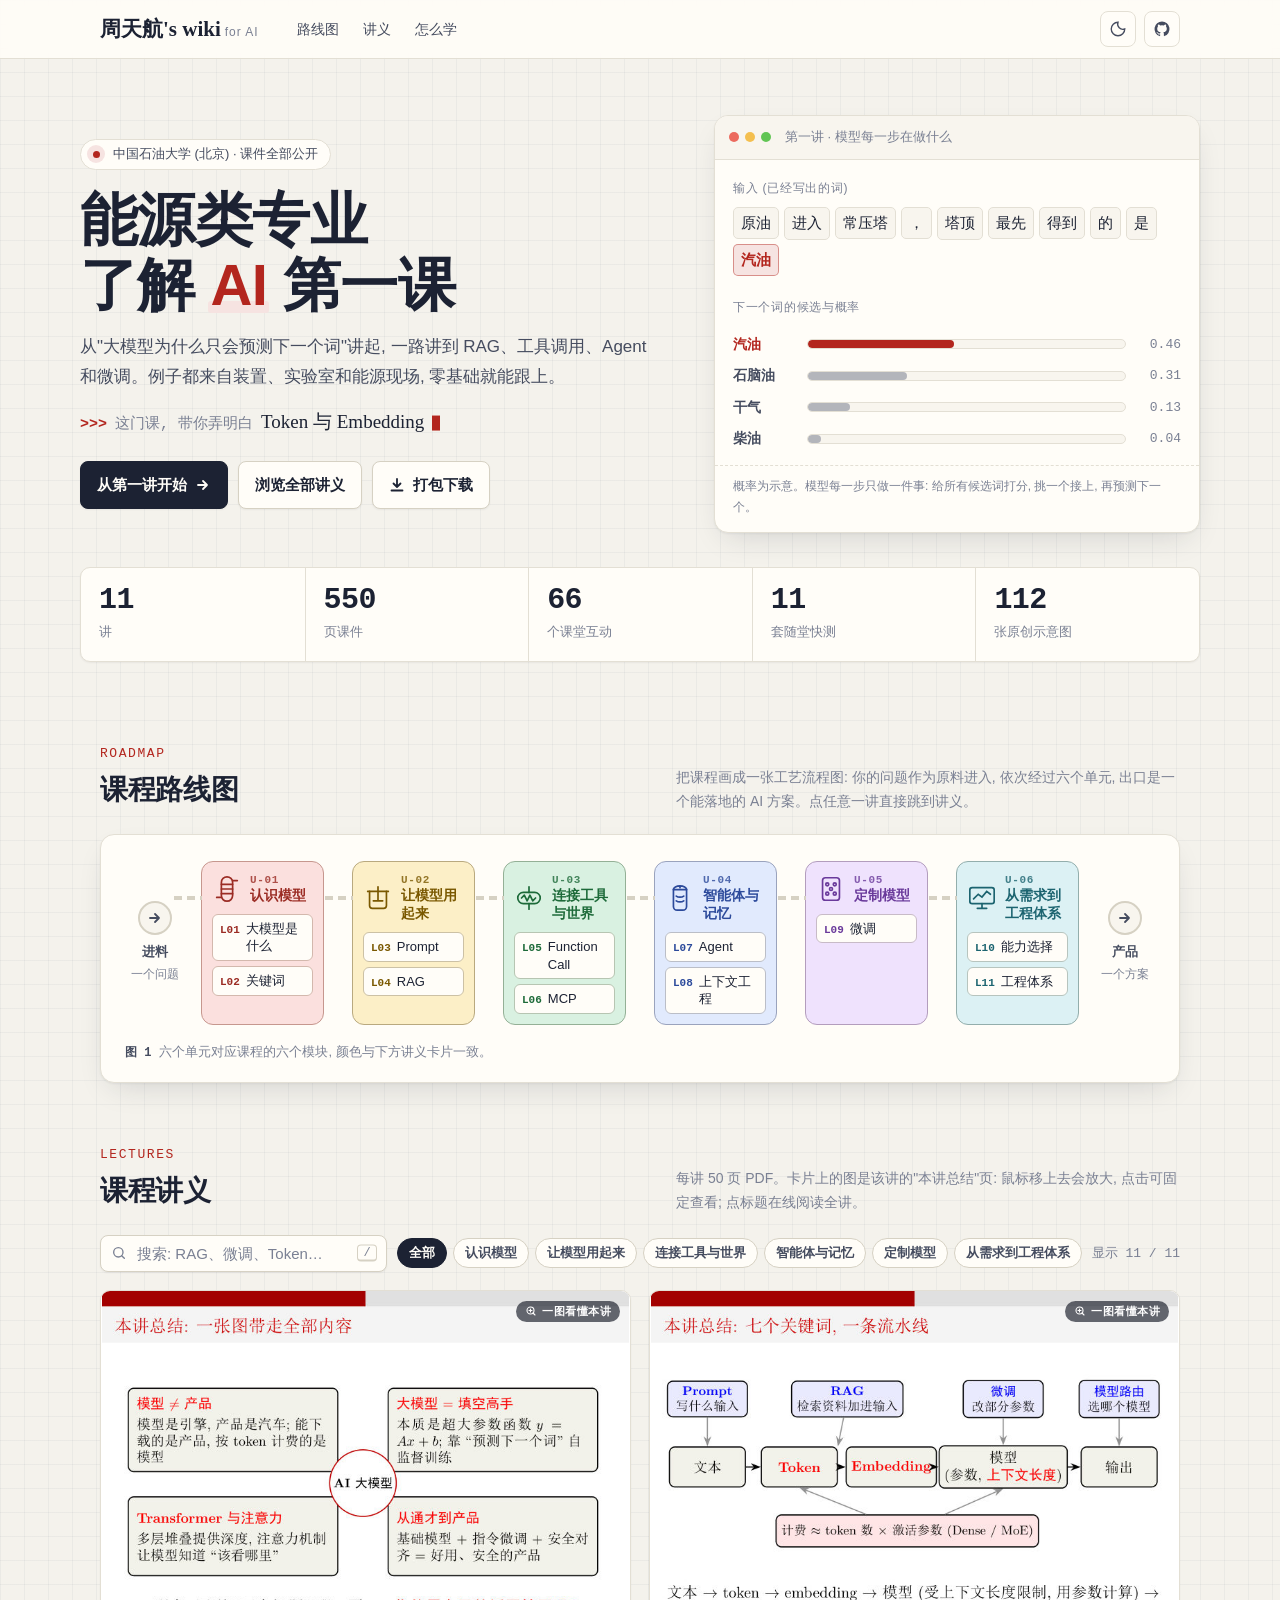
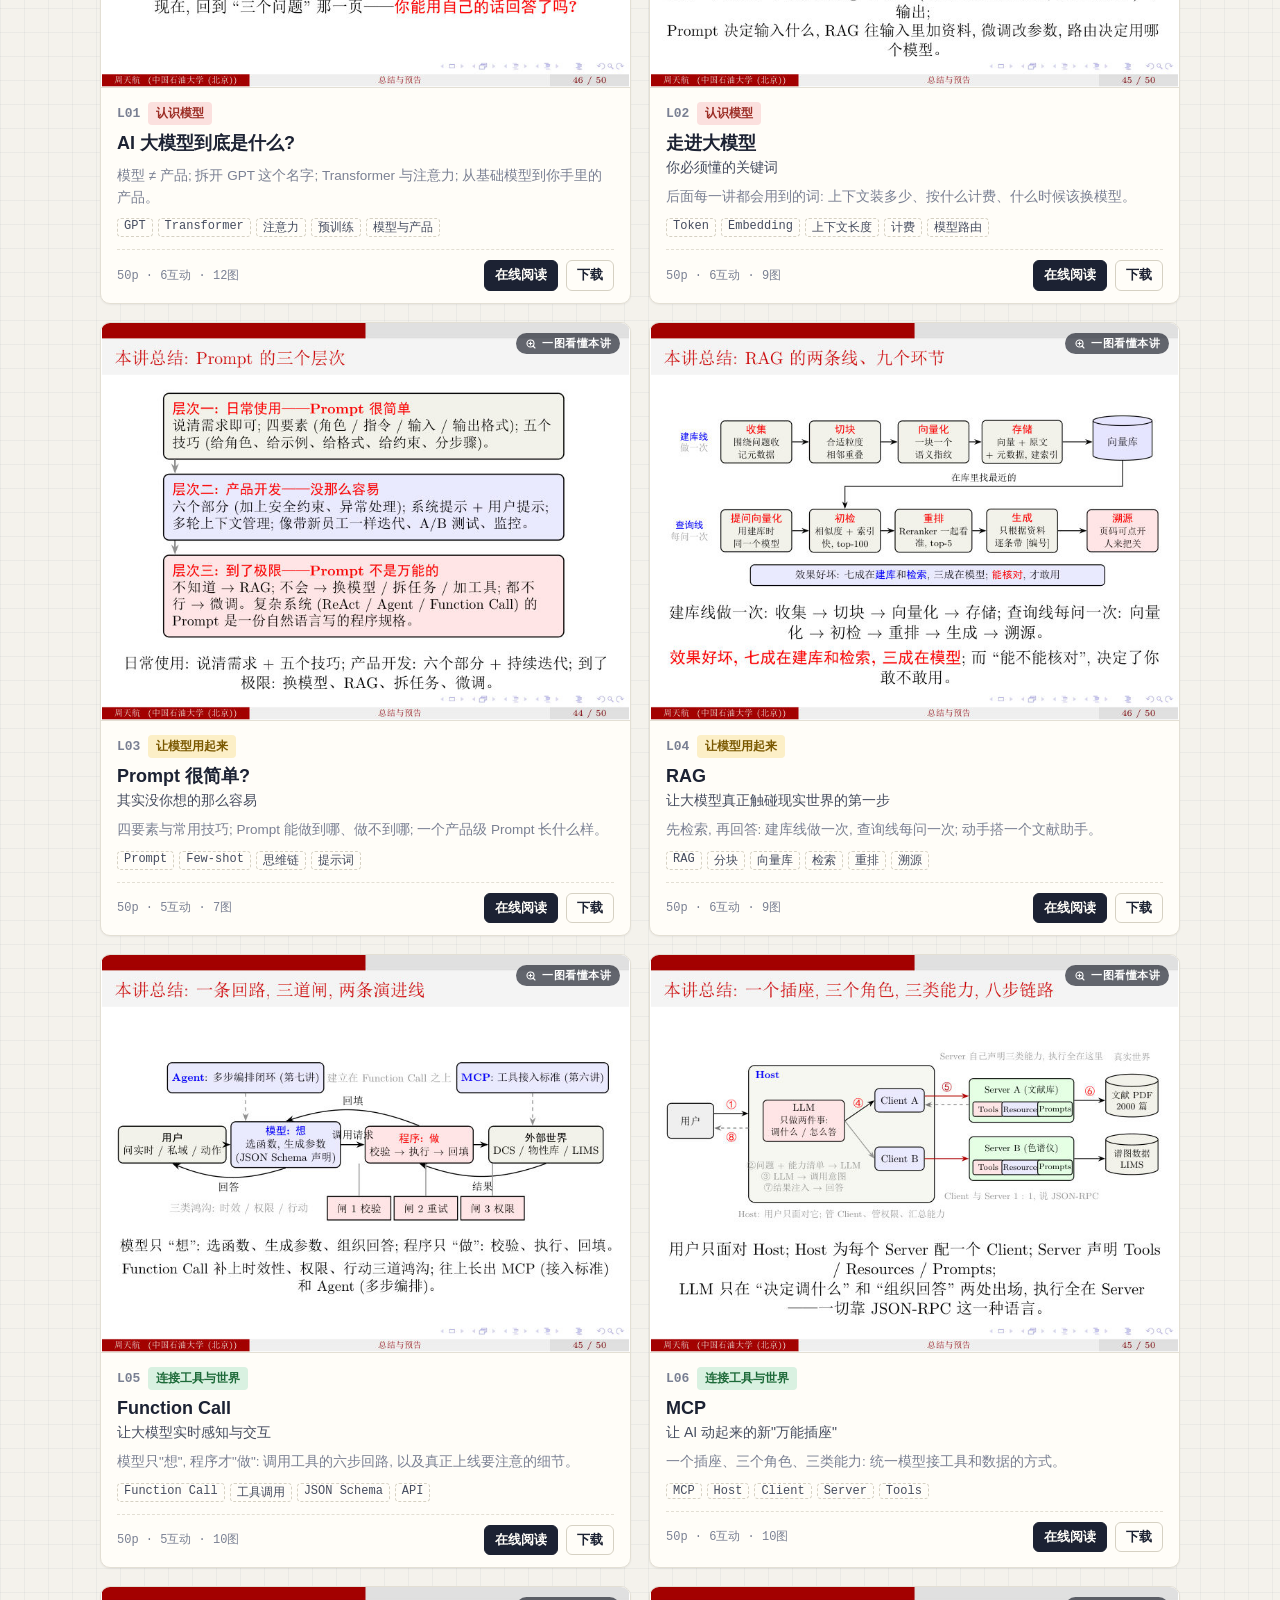
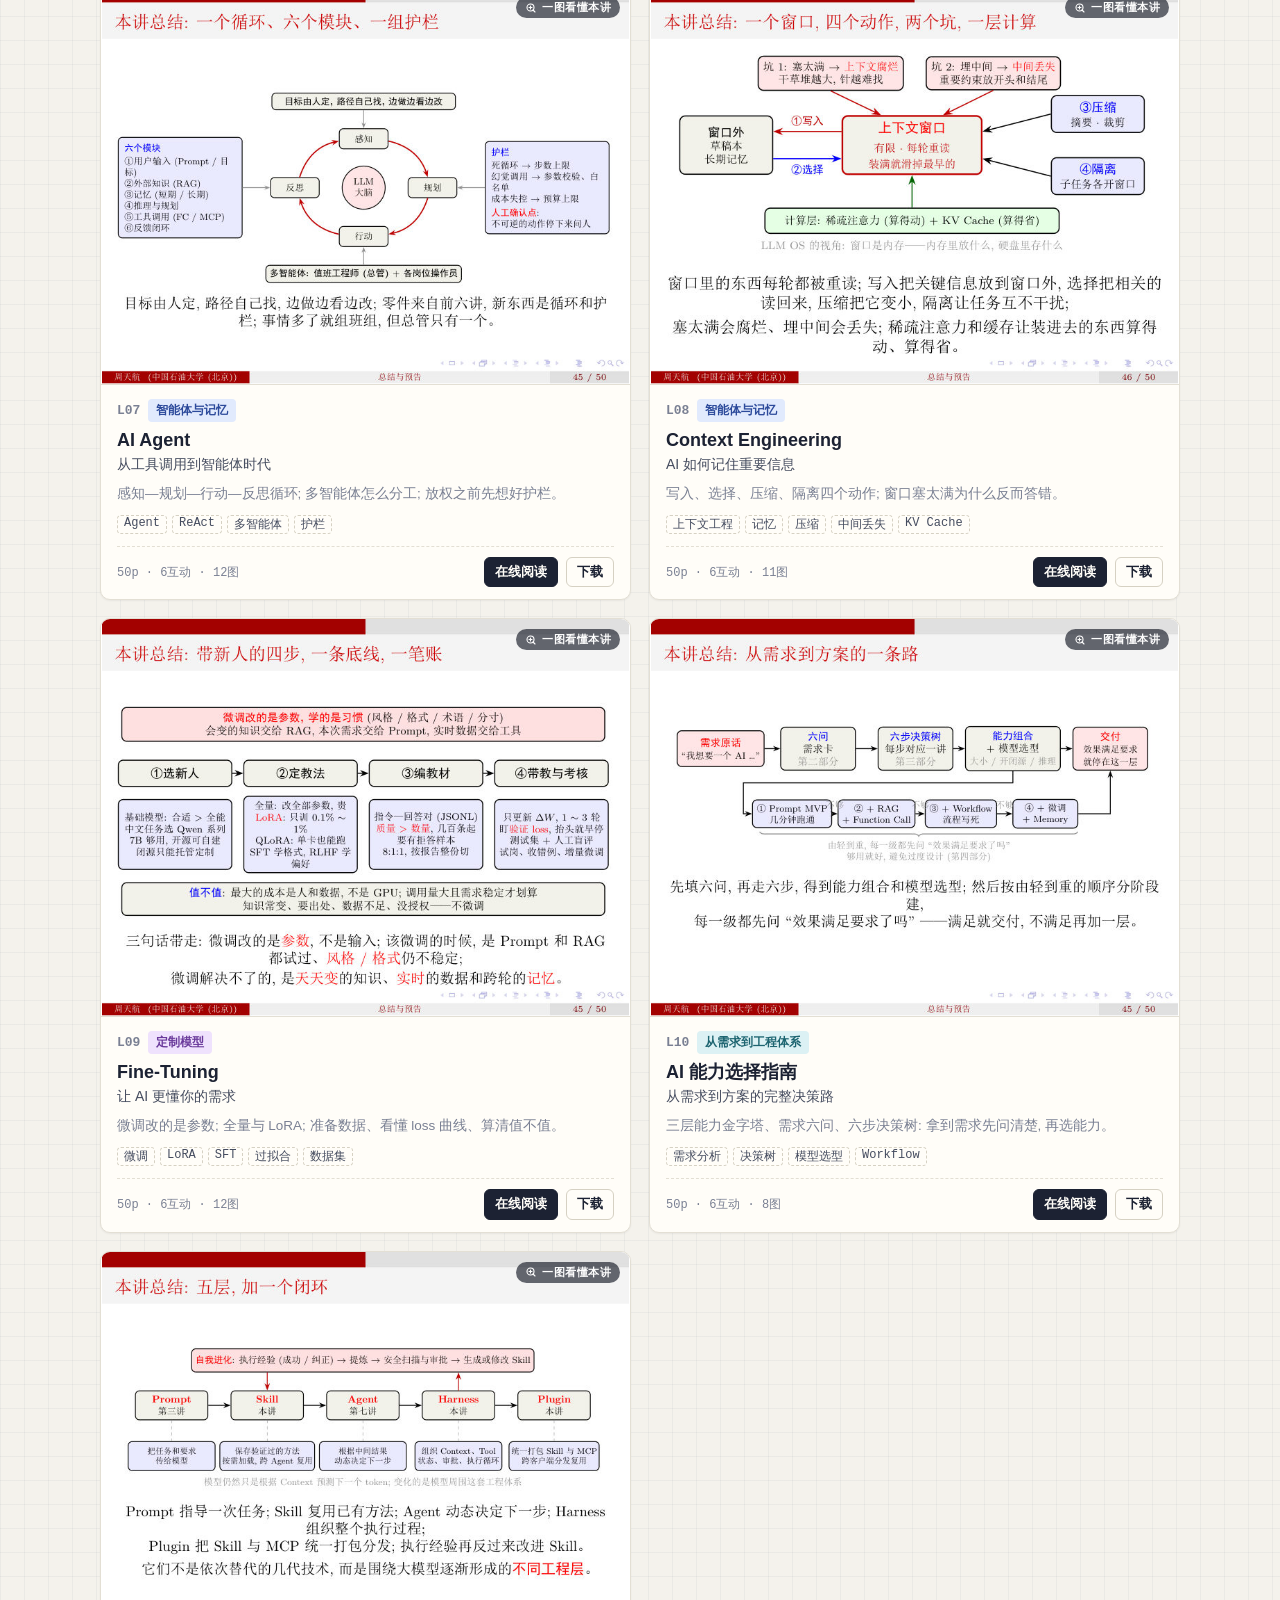
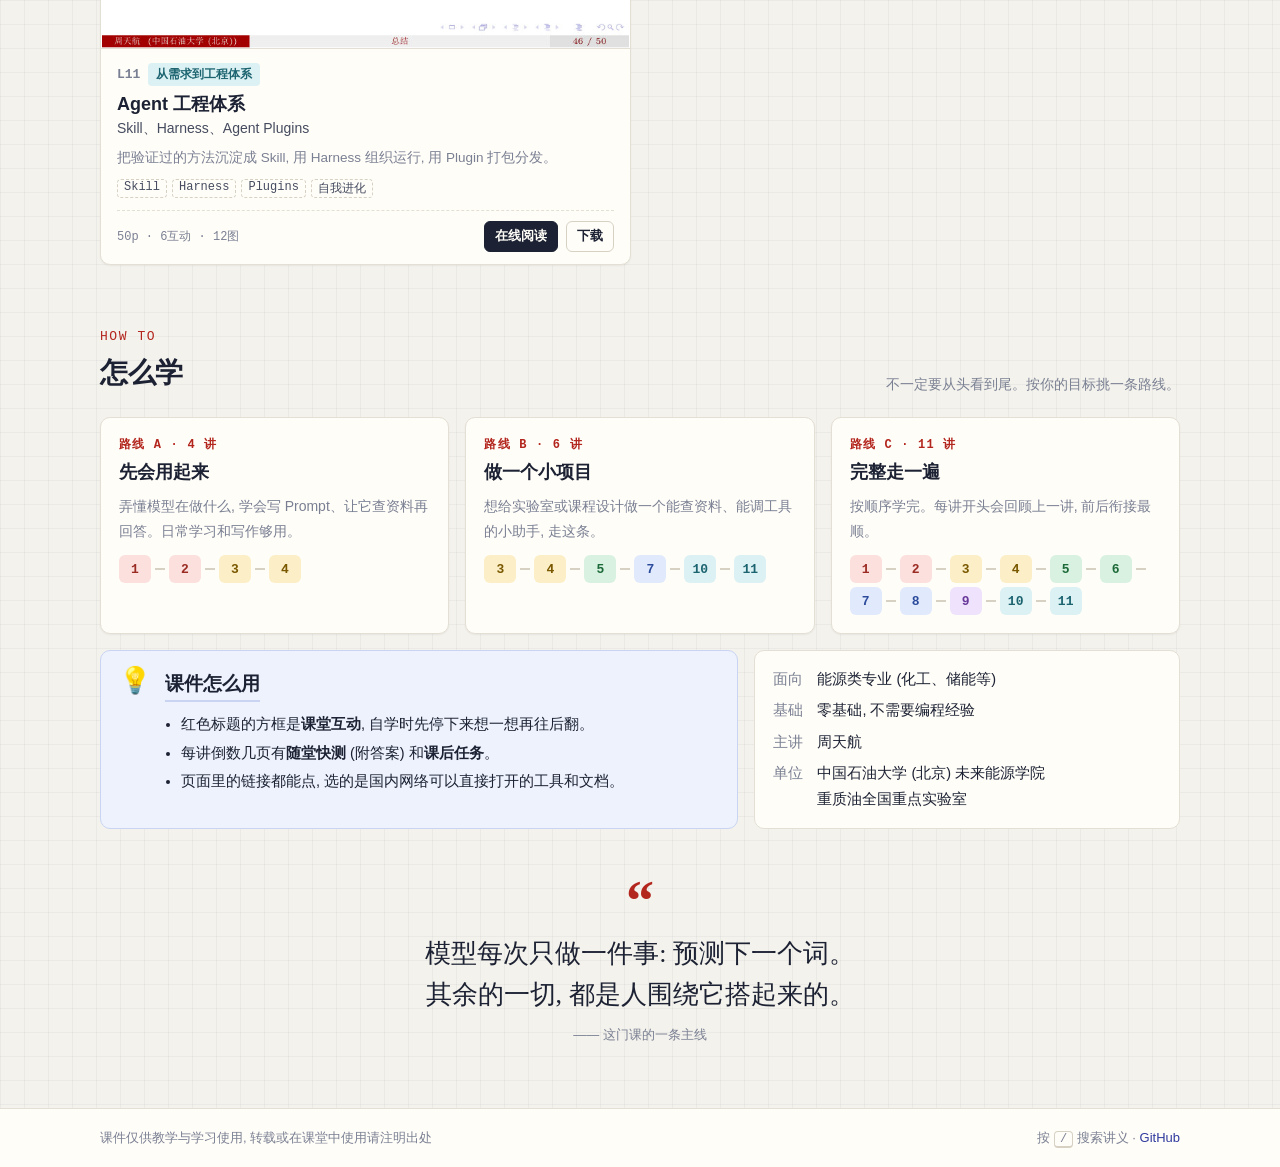
==== index.html @ 40f2f642 "Update course URLs to ai-literacy" ====
<!doctype html>
<html lang="zh-CN">
<head>
<meta charset="utf-8">
<meta name="viewport" content="width=device-width, initial-scale=1">
<title>能源类专业了解 AI 第一课</title>
<meta name="description" content="能源类专业了解 AI 第一课 · 面向化工、储能等能源类专业的 AI 大模型入门课件 (11 讲) · 中国石油大学 (北京)">
<meta name="color-scheme" content="light dark">
<link rel="icon" href="data:image/svg+xml,<svg xmlns='http://www.w3.org/2000/svg' viewBox='0 0 100 100'><text y='.9em' font-size='90'>⚡</text></svg>">
<script>
  // 在渲染前确定主题, 避免闪烁
  (function () {
    try { var t = localStorage.getItem('theme'); if (t === 'dark' || t === 'light') document.documentElement.dataset.theme = t; } catch (e) {}
  })();
</script>
<style>
  /* ================= 设计变量 ================= */
  :root {
    --bg: #f4f2ec;           /* 暖白纸色 */
    --grid: rgba(30, 40, 70, .045);
    --paper: #fffdf8;
    --paper-2: #f8f5ee;
    --ink: #1c2233;
    --ink-2: #454c5f;
    --muted: #7a8093;
    --line: #e3dfd4;
    --line-2: #d6d1c3;
    --link: #2f3a9e;
    --accent: #b3261e;       /* 石大红 */
    --accent-soft: #f6e3e1;
    --focus: #2f3a9e;
    --shadow-1: 0 1px 2px rgba(28, 34, 51, .06);
    --shadow-2: 0 1px 2px rgba(28, 34, 51, .05), 0 12px 32px -12px rgba(28, 34, 51, .18);
    --note-bg: #edf2fd; --note-line: #c8d4f2;
    --m1: #fbe0de; --m1i: #9b2c24;
    --m2: #fcefc7; --m2i: #7a5800;
    --m3: #d9f1e1; --m3i: #1d6a39;
    --m4: #e1eafd; --m4i: #2c4a9b;
    --m5: #efe2fd; --m5i: #6a3a9b;
    --m6: #dcf1f4; --m6i: #1c6470;
    --hand: "Kaiti SC", "STKaiti", "KaiTi", "楷体", "Songti SC", serif;
    --sans: -apple-system, "Segoe UI", "PingFang SC", "Hiragino Sans GB", "Microsoft YaHei", "Noto Sans CJK SC", sans-serif;
    --mono: "JetBrains Mono", "Cascadia Code", "SFMono-Regular", Consolas, "Courier New", monospace;
    --radius: 10px;
  }
  :root[data-theme="dark"] {
    --bg: #12141a; --grid: rgba(200, 210, 255, .035); --paper: #1a1d25; --paper-2: #20242e;
    --ink: #e8e9ee; --ink-2: #c3c7d3; --muted: #9096a8; --line: #2b303c; --line-2: #3a404e;
    --link: #a4acff; --accent: #ff8a7f; --accent-soft: #3a2220; --focus: #a4acff;
    --shadow-1: 0 1px 2px rgba(0,0,0,.4); --shadow-2: 0 1px 2px rgba(0,0,0,.4), 0 16px 36px -14px rgba(0,0,0,.6);
    --note-bg: #1d2740; --note-line: #33436f;
    --m1: #4a2523; --m1i: #ffb3aa; --m2: #463a1a; --m2i: #ffd66e; --m3: #1c3a28; --m3i: #8ee0a9;
    --m4: #21304f; --m4i: #a8c0ff; --m5: #35264a; --m5i: #d6b5ff; --m6: #1b3a40; --m6i: #8cd7e3;
  }
  @media (prefers-color-scheme: dark) {
    :root:not([data-theme="light"]) {
      --bg: #12141a; --grid: rgba(200, 210, 255, .035); --paper: #1a1d25; --paper-2: #20242e;
      --ink: #e8e9ee; --ink-2: #c3c7d3; --muted: #9096a8; --line: #2b303c; --line-2: #3a404e;
      --link: #a4acff; --accent: #ff8a7f; --accent-soft: #3a2220; --focus: #a4acff;
      --shadow-1: 0 1px 2px rgba(0,0,0,.4); --shadow-2: 0 1px 2px rgba(0,0,0,.4), 0 16px 36px -14px rgba(0,0,0,.6);
      --note-bg: #1d2740; --note-line: #33436f;
      --m1: #4a2523; --m1i: #ffb3aa; --m2: #463a1a; --m2i: #ffd66e; --m3: #1c3a28; --m3i: #8ee0a9;
      --m4: #21304f; --m4i: #a8c0ff; --m5: #35264a; --m5i: #d6b5ff; --m6: #1b3a40; --m6i: #8cd7e3;
    }
  }

  /* ================= 基础 ================= */
  * { box-sizing: border-box; }
  [hidden] { display: none !important; }
  html { -webkit-text-size-adjust: 100%; scroll-behavior: smooth; }
  body {
    margin: 0; color: var(--ink); font: 16px/1.75 var(--sans);
    background-color: var(--bg);
    background-image:
      linear-gradient(var(--grid) 1px, transparent 1px),
      linear-gradient(90deg, var(--grid) 1px, transparent 1px);
    background-size: 24px 24px;              /* 坐标纸 */
  }
  [id] { scroll-margin-top: 80px; }
  a { color: var(--link); text-decoration: none; }
  a:hover { text-decoration: underline; text-underline-offset: 3px; }
  :focus-visible { outline: 2px solid var(--focus); outline-offset: 2px; border-radius: 4px; }
  .container { max-width: 1120px; margin: 0 auto; padding-inline: 20px; }
  .hand { font-family: var(--hand); }
  .mono { font-family: var(--mono); }
  .sr-only { position: absolute; width: 1px; height: 1px; overflow: hidden; clip: rect(0 0 0 0); white-space: nowrap; }

  /* ================= 顶栏 ================= */
  .bar { position: sticky; top: 0; z-index: 20; border-bottom: 1px solid var(--line);
         background: color-mix(in srgb, var(--paper) 88%, transparent); backdrop-filter: saturate(1.4) blur(8px); }
  .bar-in { display: flex; align-items: center; gap: 16px; height: 58px; }
  .brand { font-family: var(--hand); font-weight: 700; font-size: 21px; color: var(--ink); white-space: nowrap; }
  .brand small { font: 400 12px var(--sans); color: var(--muted); letter-spacing: .08em; margin-left: 4px; }
  .brand:hover { text-decoration: none; }
  .bar nav { display: flex; gap: 4px; margin-left: 12px; }
  .bar nav a { color: var(--ink-2); font-size: 14px; padding: 6px 10px; border-radius: 6px; }
  .bar nav a:hover { background: var(--paper-2); text-decoration: none; }
  .bar-right { margin-left: auto; display: flex; align-items: center; gap: 8px; }
  .icon-btn { display: inline-grid; place-items: center; width: 36px; height: 36px; border-radius: 8px;
              border: 1px solid var(--line); background: var(--paper); color: var(--ink-2); cursor: pointer; }
  .icon-btn:hover { background: var(--paper-2); text-decoration: none; }
  .icon-btn svg { width: 18px; height: 18px; }
  .kbd { font: 12px var(--mono); border: 1px solid var(--line-2); border-bottom-width: 2px; border-radius: 4px;
         padding: 0 5px; color: var(--muted); background: var(--paper); }

  /* ================= 首屏 ================= */
  .hero { padding: 56px 0 28px; }
  .hero-grid { display: grid; grid-template-columns: 1.1fr .9fr; gap: 40px; align-items: center; }
  .eyebrow { display: inline-flex; align-items: center; gap: 8px; font-size: 13px; color: var(--ink-2);
             border: 1px solid var(--line); background: var(--paper); border-radius: 999px; padding: 3px 12px 3px 6px; }
  .eyebrow .dot { width: 18px; height: 18px; border-radius: 50%; background: var(--accent-soft); display: grid; place-items: center; }
  .eyebrow .dot::after { content: ""; width: 7px; height: 7px; border-radius: 50%; background: var(--accent);
                         animation: pulse 2.4s ease-in-out infinite; }
  @keyframes pulse { 50% { transform: scale(.55); opacity: .6; } }
  h1 { font-size: clamp(34px, 5.6vw, 58px); line-height: 1.12; letter-spacing: -.01em; margin: 18px 0 14px; font-weight: 800; }
  h1 .ai { position: relative; color: var(--accent); white-space: nowrap; }
  h1 .ai::after { content: ""; position: absolute; left: -2px; right: -2px; bottom: .06em; height: .22em;
                  background: var(--accent-soft); z-index: -1; border-radius: 3px; }
  .lede { font-size: 17px; color: var(--ink-2); max-width: 34em; margin: 0 0 14px; }
  .typer { font-family: var(--mono); font-size: 15px; color: var(--muted); display: flex; flex-wrap: wrap;
           align-items: baseline; gap: 8px; min-height: 1.8em; margin-bottom: 22px; }
  .typer .p { color: var(--accent); font-weight: 700; }
  .typer .t { font-family: var(--hand); font-size: 19px; color: var(--ink); }
  .caret { display: inline-block; width: .5em; height: 1.05em; transform: translateY(.17em); background: var(--accent);
           animation: blink 1s steps(1) infinite; }
  @keyframes blink { 50% { opacity: 0; } }
  .cta { display: flex; flex-wrap: wrap; gap: 10px; }
  .btn { display: inline-flex; align-items: center; gap: 8px; font-size: 15px; font-weight: 600; padding: 10px 16px;
         border-radius: 8px; border: 1px solid var(--line-2); background: var(--paper); color: var(--ink);
         box-shadow: var(--shadow-1); transition: transform .15s ease, box-shadow .15s ease; }
  .btn:hover { text-decoration: none; transform: translateY(-1px); box-shadow: var(--shadow-2); }
  .btn.primary { background: var(--ink); color: var(--paper); border-color: var(--ink); }
  .btn svg { width: 16px; height: 16px; }

  /* 首屏右侧: 下一个词预测演示 */
  .demo { background: var(--paper); border: 1px solid var(--line); border-radius: 14px; box-shadow: var(--shadow-2);
          overflow: hidden; }
  .demo-head { display: flex; align-items: center; gap: 8px; padding: 10px 14px; border-bottom: 1px solid var(--line);
               background: var(--paper-2); font-size: 13px; color: var(--muted); }
  .demo-head .lights { display: flex; gap: 6px; margin-right: 6px; }
  .demo-head .lights i { width: 10px; height: 10px; border-radius: 50%; background: var(--line-2); display: block; }
  .demo-head .lights i:first-child { background: #ec6a5e; } .demo-head .lights i:nth-child(2) { background: #f4bf4f; }
  .demo-head .lights i:nth-child(3) { background: #61c554; }
  .demo-body { padding: 18px 18px 14px; }
  .demo-label { font-size: 12px; color: var(--muted); letter-spacing: .06em; margin-bottom: 8px; }
  .tokens { display: flex; flex-wrap: wrap; gap: 5px; min-height: 76px; align-content: flex-start; }
  .tok { font-size: 15px; padding: 2px 7px; border-radius: 5px; background: var(--paper-2); border: 1px solid var(--line);
         color: var(--ink); animation: pop .25s ease both; }
  .tok.new { background: var(--accent-soft); border-color: color-mix(in srgb, var(--accent) 45%, transparent); color: var(--accent); font-weight: 700; }
  @keyframes pop { from { transform: translateY(4px); opacity: 0; } }
  .cands { margin-top: 14px; display: grid; gap: 7px; }
  .cand { display: grid; grid-template-columns: 4.6em 1fr 3.2em; align-items: center; gap: 10px; font-size: 14px; }
  .cand .w { font-weight: 600; color: var(--ink-2); }
  .cand .track { height: 10px; border-radius: 99px; background: var(--paper-2); border: 1px solid var(--line); overflow: hidden; }
  .cand .track { display: block; }
  .cand .fill { display: block; height: 100%; width: 0; border-radius: 99px; background: var(--muted); opacity: .55;
                transition: width .7s cubic-bezier(.2, .8, .2, 1); }
  .cand.best .fill { background: var(--accent); opacity: 1; }
  .cand.best .w { color: var(--accent); }
  .cand .v { font: 13px var(--mono); color: var(--muted); text-align: right; }
  .demo-foot { font-size: 12px; color: var(--muted); padding: 10px 18px 14px; border-top: 1px dashed var(--line); }

  /* ================= 数据条 ================= */
  .stats { display: grid; grid-template-columns: repeat(5, 1fr); margin: 34px 0 0; background: var(--paper);
           border: 1px solid var(--line); border-radius: var(--radius); box-shadow: var(--shadow-1); }
  .stat { padding: 16px 18px; border-left: 1px solid var(--line); }
  .stat:first-child { border-left: 0; }
  .stat b { display: block; font: 800 30px/1.1 var(--mono); letter-spacing: -.02em; }
  .stat span { font-size: 13px; color: var(--muted); }

  /* ================= 通用区块 ================= */
  section { padding: 56px 0 8px; }
  .sec-head { display: flex; align-items: end; justify-content: space-between; gap: 16px; flex-wrap: wrap; margin-bottom: 20px; }
  .sec-head h2 { margin: 0; font-size: 28px; letter-spacing: -.01em; }
  .sec-head h2 small { display: block; font: 400 13px var(--mono); color: var(--accent); letter-spacing: .12em; margin-bottom: 4px; }
  .sec-head p { margin: 0; color: var(--muted); font-size: 14px; max-width: 36em; }

  /* ================= 路线图: 工艺流程图 ================= */
  .flow { background: var(--paper); border: 1px solid var(--line); border-radius: 14px; box-shadow: var(--shadow-2);
          padding: 26px 22px 18px; position: relative; overflow: hidden; }
  .flow-row { display: grid; grid-template-columns: auto repeat(6, 1fr) auto; align-items: stretch; gap: 0; }
  .io { display: grid; place-items: center; text-align: center; font-size: 12px; color: var(--muted); padding: 0 8px; }
  .io b { display: block; font-size: 13px; color: var(--ink-2); }
  .io .nozzle { width: 34px; height: 34px; border-radius: 50%; border: 2px solid var(--line-2); display: grid; place-items: center;
                margin: 0 auto 6px; background: var(--paper-2); }
  .io .nozzle svg { width: 16px; height: 16px; color: var(--ink-2); }
  .unit { position: relative; display: flex; flex-direction: column; margin: 0 14px; padding: 12px 10px 10px;
          border-radius: 12px; border: 1.5px solid color-mix(in srgb, var(--mi) 40%, var(--line)); background: var(--mc); }
  .unit::before { /* 管线 */ content: ""; position: absolute; top: 34px; right: 100%; width: 28px; height: 4px;
                  background: repeating-linear-gradient(90deg, var(--line-2) 0 8px, transparent 8px 13px);
                  background-size: 13px 4px; animation: flow 1.1s linear infinite; }
  .flow-row > .unit:last-of-type::after { content: ""; position: absolute; top: 34px; left: 100%; width: 28px; height: 4px;
                  background: repeating-linear-gradient(90deg, var(--line-2) 0 8px, transparent 8px 13px);
                  background-size: 13px 4px; animation: flow 1.1s linear infinite; }
  @keyframes flow { to { background-position: 13px 0; } }
  .unit-top { display: flex; align-items: center; gap: 8px; color: var(--mi); }
  .unit-top svg { width: 30px; height: 30px; flex: none; }
  .unit-top .tag-id { font: 700 11px var(--mono); letter-spacing: .06em; opacity: .8; }
  .unit-top .nm { font-weight: 700; font-size: 14px; line-height: 1.3; }
  .unit ol { list-style: none; margin: 10px 0 0; padding: 0; display: grid; gap: 5px; }
  .unit ol a { display: flex; gap: 6px; align-items: baseline; font-size: 13px; line-height: 1.35; color: var(--ink);
               background: var(--paper); border: 1px solid color-mix(in srgb, var(--mi) 22%, var(--line)); border-radius: 6px; padding: 5px 7px; }
  .unit ol a:hover { text-decoration: none; border-color: var(--mi); }
  .unit ol a .n { font: 700 11px var(--mono); color: var(--mi); }
  .flow-caption { margin: 16px 2px 0; font-size: 13px; color: var(--muted); display: flex; gap: 8px; align-items: baseline; }
  .flow-caption::before { content: "图 1"; font: 700 12px var(--mono); color: var(--ink-2); }

  .mod1 { --mc: var(--m1); --mi: var(--m1i); } .mod2 { --mc: var(--m2); --mi: var(--m2i); }
  .mod3 { --mc: var(--m3); --mi: var(--m3i); } .mod4 { --mc: var(--m4); --mi: var(--m4i); }
  .mod5 { --mc: var(--m5); --mi: var(--m5i); } .mod6 { --mc: var(--m6); --mi: var(--m6i); }

  /* ================= 讲义 ================= */
  .toolbar { display: flex; flex-wrap: wrap; gap: 10px; align-items: center; margin-bottom: 18px; }
  .search { position: relative; flex: 1 1 260px; max-width: 380px; }
  .search input { width: 100%; font: 15px var(--sans); color: var(--ink); background: var(--paper); border: 1px solid var(--line-2);
                  border-radius: 8px; padding: 9px 44px 9px 36px; box-shadow: var(--shadow-1); }
  .search input::placeholder { color: var(--muted); }
  .search svg { position: absolute; left: 11px; top: 50%; transform: translateY(-50%); width: 16px; height: 16px; color: var(--muted); }
  .search .kbd { position: absolute; right: 10px; top: 50%; transform: translateY(-50%); }
  .chips { display: flex; flex-wrap: wrap; gap: 6px; }
  .chip { font: 600 13px var(--sans); padding: 5px 11px; border-radius: 999px; cursor: pointer; border: 1px solid var(--line-2);
          background: var(--paper); color: var(--ink-2); }
  .chip[aria-pressed="true"] { background: var(--ink); color: var(--paper); border-color: var(--ink); }
  .chip.mod1[aria-pressed="true"], .chip.mod2[aria-pressed="true"], .chip.mod3[aria-pressed="true"],
  .chip.mod4[aria-pressed="true"], .chip.mod5[aria-pressed="true"], .chip.mod6[aria-pressed="true"] {
    background: var(--mc); color: var(--mi); border-color: var(--mi); }
  .count { margin-left: auto; font: 13px var(--mono); color: var(--muted); }

  .cards { display: grid; grid-template-columns: repeat(2, 1fr); gap: 18px; }
  .card { display: flex; flex-direction: column; background: var(--paper); border: 1px solid var(--line);
          border-radius: var(--radius); box-shadow: var(--shadow-1); overflow: hidden; transition: box-shadow .2s ease, transform .2s ease; }
  .card:hover { box-shadow: var(--shadow-2); transform: translateY(-2px); }
  .card:target { outline: 2px solid var(--accent); outline-offset: 2px; }
  /* 整张总结图完整显示, 不裁切 */
  .thumb { position: relative; display: block; width: 100%; border: 0; padding: 0; margin: 0; cursor: zoom-in;
           background: #fff; border-bottom: 1px solid var(--line); aspect-ratio: 760 / 571; overflow: hidden; }
  .thumb img { display: block; width: 100%; height: 100%; object-fit: contain; }
  .thumb .ov { position: absolute; right: 10px; top: 10px; display: inline-flex; align-items: center; gap: 5px;
               font: 600 11px var(--sans); color: #fff; background: rgba(20, 24, 36, .72);
               padding: 3px 9px; border-radius: 99px; letter-spacing: .04em; opacity: .9; transition: opacity .2s ease; }
  .thumb .ov svg { width: 12px; height: 12px; }
  .thumb:hover .ov { opacity: 1; }

  /* 悬停放大预览 (仅鼠标设备) */
  .peek { position: fixed; z-index: 40; width: min(900px, 60vw); pointer-events: none; opacity: 0; transform: scale(.97);
          transition: opacity .16s ease, transform .16s ease; background: #fff; border-radius: 10px; overflow: hidden;
          box-shadow: 0 24px 60px rgba(10, 14, 24, .35), 0 0 0 1px rgba(10, 14, 24, .08); }
  .peek.on { opacity: 1; transform: none; }
  .peek img { display: block; width: 100%; height: auto; aspect-ratio: 1400 / 1051; background: #fff; }
  .peek-cap { font: 600 13px var(--sans); color: #1c2233; background: #f8f5ee; padding: 7px 12px; border-top: 1px solid #e3dfd4; }
  .card-body { padding: 14px 16px 12px; display: flex; flex-direction: column; min-width: 0; }
  .card-top { display: flex; align-items: center; gap: 8px; }
  .num { font: 800 13px var(--mono); color: var(--muted); }
  .tag { font-size: 12px; font-weight: 700; padding: 1px 8px; border-radius: 4px; background: var(--mc); color: var(--mi); }
  .card h3 { margin: 6px 0 2px; font-size: 18px; line-height: 1.35; }
  .card h3 a { color: var(--ink); }
  .card .sub { font-size: 14px; color: var(--ink-2); line-height: 1.5; }
  .card .hook { font-size: 13.5px; color: var(--muted); line-height: 1.6; margin: 8px 0 10px; }
  .kw { display: flex; flex-wrap: wrap; gap: 5px; margin-bottom: 12px; }
  .kw span { font: 12px var(--mono); padding: 0 6px; border-radius: 4px; border: 1px dashed var(--line-2); color: var(--ink-2); }
  .card-foot { margin-top: auto; display: flex; align-items: center; gap: 8px; flex-wrap: wrap; border-top: 1px dashed var(--line); padding-top: 10px; }
  .meta { font: 12px var(--mono); color: var(--muted); margin-right: auto; }
  .mini { font-size: 13px; font-weight: 600; padding: 3px 10px; border-radius: 6px; border: 1px solid var(--line-2); color: var(--ink); background: var(--paper); }
  .mini:hover { text-decoration: none; background: var(--paper-2); }
  .mini.dark { background: var(--ink); color: var(--paper); border-color: var(--ink); }
  .empty { display: none; text-align: center; color: var(--muted); padding: 30px; border: 1px dashed var(--line-2); border-radius: var(--radius); }
  mark { background: color-mix(in srgb, #ffd54a 55%, transparent); color: inherit; border-radius: 2px; padding: 0 1px; }

  /* ================= 怎么学 ================= */
  .paths { display: grid; grid-template-columns: repeat(3, 1fr); gap: 16px; }
  .path { background: var(--paper); border: 1px solid var(--line); border-radius: var(--radius); padding: 18px; box-shadow: var(--shadow-1); position: relative; }
  .path .lvl { font: 700 12px var(--mono); color: var(--accent); letter-spacing: .1em; }
  .path h3 { margin: 4px 0 6px; font-size: 18px; }
  .path p { margin: 0 0 12px; font-size: 14px; color: var(--muted); }
  .route { display: flex; flex-wrap: wrap; align-items: center; gap: 4px; }
  .route a { font: 700 13px var(--mono); min-width: 32px; height: 28px; display: inline-grid; place-items: center; border-radius: 6px;
             background: var(--mc); color: var(--mi); }
  .route a:hover { text-decoration: none; outline: 1.5px solid var(--mi); }
  .route i { width: 10px; height: 2px; background: var(--line-2); display: inline-block; }

  .notebox { display: grid; grid-template-columns: 1.2fr .8fr; gap: 16px; margin-top: 16px; }
  .note { display: flex; gap: 14px; background: var(--note-bg); border: 1px solid var(--note-line); border-radius: var(--radius); padding: 16px 18px; }
  .note .ico { font-size: 26px; line-height: 1; }
  .note b { font-family: var(--hand); font-size: 19px; display: inline-block; border-bottom: 2px solid var(--note-line); margin-bottom: 6px; }
  .note ul { margin: 4px 0 0; padding-left: 1.1em; font-size: 14.5px; }
  .note li { margin: 3px 0; }
  .info { background: var(--paper); border: 1px solid var(--line); border-radius: var(--radius); padding: 16px 18px; font-size: 14.5px; }
  .info dl { margin: 0; display: grid; grid-template-columns: auto 1fr; gap: 6px 14px; }
  .info dt { color: var(--muted); }
  .info dd { margin: 0; }

  blockquote { margin: 56px auto 0; max-width: 760px; text-align: center; font-family: var(--hand); font-size: clamp(20px, 2.6vw, 26px);
               line-height: 1.6; color: var(--ink); }
  blockquote::before { content: "“"; display: block; font: 700 56px/0.6 Georgia, serif; color: var(--accent); margin-bottom: 14px; }
  blockquote cite { display: block; margin-top: 10px; font: normal 13px var(--sans); color: var(--muted); }

  footer { margin-top: 56px; border-top: 1px solid var(--line); background: var(--paper); }
  .foot { display: flex; flex-wrap: wrap; gap: 8px 20px; align-items: center; justify-content: space-between; padding-block: 18px;
          font-size: 13px; color: var(--muted); }

  /* ================= 大图 ================= */
  dialog { border: 0; padding: 0; border-radius: 12px; max-width: min(1000px, 94vw); width: 100%; background: var(--paper); color: var(--ink);
           box-shadow: 0 30px 80px rgba(0,0,0,.4); }
  dialog::backdrop { background: rgba(12, 14, 20, .62); backdrop-filter: blur(3px); }
  dialog img { display: block; width: 100%; height: auto; }
  .dlg-bar { display: flex; align-items: center; gap: 10px; padding: 10px 14px; border-top: 1px solid var(--line); font-size: 14px; }
  .dlg-bar .grow { flex: 1; min-width: 0; }

  /* ================= 响应式 ================= */
  @media (max-width: 1000px) {
    .flow-row { grid-template-columns: repeat(3, 1fr); row-gap: 18px; }
    .io { display: none; }
    .unit::before, .flow-row > .unit:last-of-type::after { display: none; }
    .unit { margin: 0 7px; }
  }
  @media (max-width: 900px) {
    .hero-grid { grid-template-columns: 1fr; }
    .cards { grid-template-columns: 1fr; }
    .stats { grid-template-columns: repeat(3, 1fr); }
    .stat:nth-child(4) { border-left: 0; }
    .stat:nth-child(n+4) { border-top: 1px solid var(--line); }
    .paths, .notebox { grid-template-columns: 1fr; }
    .bar nav { display: none; }
  }
  @media (max-width: 560px) {
    .hero { padding-top: 34px; }
    .flow-row { grid-template-columns: 1fr 1fr; }
    .flow { padding: 16px 10px 14px; }
    .stats { grid-template-columns: repeat(2, 1fr); }
    .stat:nth-child(n) { border-left: 0; border-top: 1px solid var(--line); }
    .stat:nth-child(2n) { border-left: 1px solid var(--line); }
    .stat:nth-child(-n+2) { border-top: 0; }
    .stat:last-child { grid-column: 1 / -1; border-left: 0; }
    .count { margin-left: 0; }
    .search .kbd { display: none; }
  }
  @media (prefers-reduced-motion: reduce) {
    *, *::before, *::after { animation: none !important; transition: none !important; }
    html { scroll-behavior: auto; }
  }
</style>
</head>
<body>

<!-- 线性图标 -->
<svg width="0" height="0" style="position:absolute" aria-hidden="true">
  <defs>
    <symbol id="i-col" viewBox="0 0 32 32" fill="none" stroke="currentColor" stroke-width="1.8" stroke-linecap="round">
      <rect x="10" y="3" width="12" height="26" rx="6"/><path d="M10 11h12M10 16h12M10 21h12M22 7h5M5 25h5"/></symbol>
    <symbol id="i-mix" viewBox="0 0 32 32" fill="none" stroke="currentColor" stroke-width="1.8" stroke-linecap="round">
      <path d="M7 9v15a3 3 0 0 0 3 3h12a3 3 0 0 0 3-3V9"/><path d="M5 9h22M16 4v15M11 19h10"/></symbol>
    <symbol id="i-hx" viewBox="0 0 32 32" fill="none" stroke="currentColor" stroke-width="1.8" stroke-linecap="round" stroke-linejoin="round">
      <rect x="4" y="10" width="24" height="12" rx="6"/><path d="M8 16l3-3 3 6 3-6 3 6 3-3M16 4v6M16 22v6"/></symbol>
    <symbol id="i-rx" viewBox="0 0 32 32" fill="none" stroke="currentColor" stroke-width="1.8" stroke-linecap="round">
      <path d="M9 7h14v18a4 4 0 0 1-4 4h-6a4 4 0 0 1-4-4z"/><path d="M9 7a7 4 0 0 1 14 0M12 14c2 1.5 6 1.5 8 0M12 19c2 1.5 6 1.5 8 0M16 3v2"/></symbol>
    <symbol id="i-cat" viewBox="0 0 32 32" fill="none" stroke="currentColor" stroke-width="1.8" stroke-linecap="round">
      <rect x="7" y="4" width="18" height="24" rx="3"/><circle cx="12" cy="11" r="1.6"/><circle cx="20" cy="11" r="1.6"/>
      <circle cx="16" cy="16" r="1.6"/><circle cx="12" cy="21" r="1.6"/><circle cx="20" cy="21" r="1.6"/></symbol>
    <symbol id="i-dcs" viewBox="0 0 32 32" fill="none" stroke="currentColor" stroke-width="1.8" stroke-linecap="round">
      <rect x="3" y="5" width="26" height="17" rx="2.5"/><path d="M11 27h10M16 22v5M7 17l5-5 4 3 5-6 4 3"/></symbol>
    <symbol id="i-in" viewBox="0 0 16 16" fill="none" stroke="currentColor" stroke-width="1.8" stroke-linecap="round" stroke-linejoin="round">
      <path d="M3 8h9M8 4l4 4-4 4"/></symbol>
    <symbol id="i-doc" viewBox="0 0 16 16" fill="none" stroke="currentColor" stroke-width="1.6" stroke-linecap="round" stroke-linejoin="round">
      <path d="M4 1.5h5l3.5 3.5v9.5h-8.5z M9 1.5V5h3.5"/></symbol>
    <symbol id="i-dl" viewBox="0 0 16 16" fill="none" stroke="currentColor" stroke-width="1.8" stroke-linecap="round" stroke-linejoin="round">
      <path d="M8 2v8M4.5 6.5 8 10l3.5-3.5M2.5 13.5h11"/></symbol>
  </defs>
</svg>

<header class="bar">
  <div class="container bar-in">
    <a class="brand" href="#top">周天航's wiki<small>for AI</small></a>
    <nav aria-label="页面导航">
      <a href="#roadmap">路线图</a>
      <a href="#lectures">讲义</a>
      <a href="#howto">怎么学</a>
    </nav>
    <div class="bar-right">
      <button class="icon-btn" id="themeBtn" type="button" aria-label="切换深色 / 浅色">
        <svg viewBox="0 0 24 24" fill="none" stroke="currentColor" stroke-width="1.8" stroke-linecap="round"><path d="M12 3a9 9 0 1 0 9 9 7 7 0 0 1-9-9z"/></svg>
      </button>
      <a class="icon-btn" href="https://github.com/cupzhoutianhang/ai-literacy" aria-label="GitHub 仓库">
        <svg viewBox="0 0 24 24" fill="currentColor"><path d="M12 2a10 10 0 0 0-3.16 19.49c.5.09.68-.22.68-.48v-1.7c-2.78.6-3.37-1.34-3.37-1.34-.45-1.16-1.11-1.47-1.11-1.47-.91-.62.07-.61.07-.61 1 .07 1.53 1.03 1.53 1.03.9 1.52 2.34 1.08 2.91.83.09-.65.35-1.08.63-1.33-2.22-.25-4.56-1.11-4.56-4.94 0-1.09.39-1.98 1.03-2.68-.1-.25-.45-1.27.1-2.64 0 0 .84-.27 2.75 1.02a9.56 9.56 0 0 1 5 0c1.91-1.29 2.75-1.02 2.75-1.02.55 1.37.2 2.39.1 2.64.64.7 1.03 1.59 1.03 2.68 0 3.84-2.34 4.69-4.57 4.93.36.31.68.92.68 1.85v2.75c0 .27.18.58.69.48A10 10 0 0 0 12 2z"/></svg>
      </a>
    </div>
  </div>
</header>

<main id="top">
  <!-- ============ 首屏 ============ -->
  <div class="container hero">
    <div class="hero-grid">
      <div>
        <span class="eyebrow"><span class="dot"></span>中国石油大学 (北京) · 课件全部公开</span>
        <h1>能源类专业<br>了解 <span class="ai">AI</span> 第一课</h1>
        <p class="lede">从"大模型为什么只会预测下一个词"讲起, 一路讲到 RAG、工具调用、Agent 和微调。例子都来自装置、实验室和能源现场, 零基础就能跟上。</p>
        <div class="typer" aria-label="课程关键词">
          <span class="p">&gt;&gt;&gt;</span><span>这门课, 带你弄明白</span><span class="t" id="typed">预测下一个词</span><span class="caret" aria-hidden="true"></span>
        </div>
        <div class="cta">
          <a class="btn primary" href="slides/01-AI大模型到底是什么.pdf">从第一讲开始
            <svg aria-hidden="true"><use href="#i-in"/></svg></a>
          <a class="btn" href="#lectures">浏览全部讲义</a>
          <a class="btn" href="https://github.com/cupzhoutianhang/ai-literacy/archive/refs/heads/main.zip">
            <svg aria-hidden="true"><use href="#i-dl"/></svg>打包下载</a>
        </div>
      </div>

      <figure class="demo" aria-label="下一个词预测演示" style="margin:0">
        <div class="demo-head"><span class="lights" aria-hidden="true"><i></i><i></i><i></i></span>第一讲 · 模型每一步在做什么</div>
        <div class="demo-body">
          <div class="demo-label">输入 (已经写出的词)</div>
          <div class="tokens" id="tokens" aria-live="polite"></div>
          <div class="demo-label" style="margin-top:14px">下一个词的候选与概率</div>
          <div class="cands" id="cands"></div>
        </div>
        <figcaption class="demo-foot">概率为示意。模型每一步只做一件事: 给所有候选词打分, 挑一个接上, 再预测下一个。</figcaption>
      </figure>
    </div>

    <div class="stats" id="stats">
      <div class="stat"><b data-to="11">11</b><span>讲</span></div>
      <div class="stat"><b data-to="550">550</b><span>页课件</span></div>
      <div class="stat"><b data-to="66">66</b><span>个课堂互动</span></div>
      <div class="stat"><b data-to="11">11</b><span>套随堂快测</span></div>
      <div class="stat"><b data-to="112">112</b><span>张原创示意图</span></div>
    </div>
  </div>

  <!-- ============ 路线图 ============ -->
  <section id="roadmap">
    <div class="container">
      <div class="sec-head">
        <h2><small>ROADMAP</small>课程路线图</h2>
        <p>把课程画成一张工艺流程图: 你的问题作为原料进入, 依次经过六个单元, 出口是一个能落地的 AI 方案。点任意一讲直接跳到讲义。</p>
      </div>
      <div class="flow">
        <div class="flow-row" id="flowRow">
          <div class="io"><div><span class="nozzle"><svg><use href="#i-in"/></svg></span><b>进料</b>一个问题</div></div>
          <!-- 单元由脚本生成 -->
          <div class="io"><div><span class="nozzle"><svg><use href="#i-in"/></svg></span><b>产品</b>一个方案</div></div>
        </div>
        <p class="flow-caption">六个单元对应课程的六个模块, 颜色与下方讲义卡片一致。</p>
      </div>
    </div>
  </section>

  <!-- ============ 讲义 ============ -->
  <section id="lectures">
    <div class="container">
      <div class="sec-head">
        <h2><small>LECTURES</small>课程讲义</h2>
        <p>每讲 50 页 PDF。卡片上的图是该讲的"本讲总结"页: 鼠标移上去会放大, 点击可固定查看; 点标题在线阅读全讲。</p>
      </div>

      <div class="toolbar">
        <label class="search">
          <span class="sr-only">搜索讲义</span>
          <svg viewBox="0 0 24 24" fill="none" stroke="currentColor" stroke-width="2" stroke-linecap="round" aria-hidden="true"><circle cx="11" cy="11" r="7"/><path d="m20 20-4-4"/></svg>
          <input id="q" type="search" placeholder="搜索: RAG、微调、Token…" autocomplete="off">
          <span class="kbd" aria-hidden="true">/</span>
        </label>
        <div class="chips" id="chips" role="group" aria-label="按模块筛选"></div>
        <span class="count" id="count" aria-live="polite"></span>
      </div>

      <div class="cards" id="cards"></div>
      <div class="empty" id="empty">没有匹配的讲次, 换个关键词试试。</div>
      <noscript>
        <ol>
          <li><a href="slides/01-AI大模型到底是什么.pdf">第一讲 AI 大模型到底是什么?</a></li>
          <li><a href="slides/02-走进大模型-你必须懂的关键词.pdf">第二讲 走进大模型: 你必须懂的关键词</a></li>
          <li><a href="slides/03-Prompt很简单-其实没你想的那么容易.pdf">第三讲 Prompt 很简单? 其实没你想的那么容易</a></li>
          <li><a href="slides/04-RAG-让大模型真正触碰现实世界的第一步.pdf">第四讲 RAG</a></li>
          <li><a href="slides/05-Function-Call-让大模型实时感知与交互.pdf">第五讲 Function Call</a></li>
          <li><a href="slides/06-MCP-让AI动起来的新万能插座.pdf">第六讲 MCP</a></li>
          <li><a href="slides/07-AI-Agent-从工具调用到智能体时代.pdf">第七讲 AI Agent</a></li>
          <li><a href="slides/08-Context-Engineering-AI如何记住重要信息.pdf">第八讲 Context Engineering</a></li>
          <li><a href="slides/09-Fine-Tuning-让AI更懂你的需求.pdf">第九讲 Fine-Tuning</a></li>
          <li><a href="slides/10-AI能力选择指南-从需求到方案的完整决策路.pdf">第十讲 AI 能力选择指南</a></li>
          <li><a href="slides/11-Agent工程体系-Skill-Harness-Agent-Plugins.pdf">第十一讲 Agent 工程体系</a></li>
        </ol>
      </noscript>
    </div>
  </section>

  <!-- ============ 怎么学 ============ -->
  <section id="howto">
    <div class="container">
      <div class="sec-head">
        <h2><small>HOW TO</small>怎么学</h2>
        <p>不一定要从头看到尾。按你的目标挑一条路线。</p>
      </div>
      <div class="paths">
        <div class="path">
          <div class="lvl">路线 A · 4 讲</div>
          <h3>先会用起来</h3>
          <p>弄懂模型在做什么, 学会写 Prompt、让它查资料再回答。日常学习和写作够用。</p>
          <div class="route" data-route="1,2,3,4"></div>
        </div>
        <div class="path">
          <div class="lvl">路线 B · 6 讲</div>
          <h3>做一个小项目</h3>
          <p>想给实验室或课程设计做一个能查资料、能调工具的小助手, 走这条。</p>
          <div class="route" data-route="3,4,5,7,10,11"></div>
        </div>
        <div class="path">
          <div class="lvl">路线 C · 11 讲</div>
          <h3>完整走一遍</h3>
          <p>按顺序学完。每讲开头会回顾上一讲, 前后衔接最顺。</p>
          <div class="route" data-route="1,2,3,4,5,6,7,8,9,10,11"></div>
        </div>
      </div>

      <div class="notebox">
        <div class="note" role="note">
          <div class="ico" aria-hidden="true">💡</div>
          <div>
            <b>课件怎么用</b>
            <ul>
              <li>红色标题的方框是<strong>课堂互动</strong>, 自学时先停下来想一想再往后翻。</li>
              <li>每讲倒数几页有<strong>随堂快测</strong> (附答案) 和<strong>课后任务</strong>。</li>
              <li>页面里的链接都能点, 选的是国内网络可以直接打开的工具和文档。</li>
            </ul>
          </div>
        </div>
        <div class="info">
          <dl>
            <dt>面向</dt><dd>能源类专业 (化工、储能等)</dd>
            <dt>基础</dt><dd>零基础, 不需要编程经验</dd>
            <dt>主讲</dt><dd>周天航</dd>
            <dt>单位</dt><dd>中国石油大学 (北京) 未来能源学院<br>重质油全国重点实验室</dd>
          </dl>
        </div>
      </div>

      <blockquote>
        模型每次只做一件事: 预测下一个词。<br>其余的一切, 都是人围绕它搭起来的。
        <cite>—— 这门课的一条主线</cite>
      </blockquote>
    </div>
  </section>
</main>

<footer>
  <div class="container foot">
    <span>课件仅供教学与学习使用, 转载或在课堂中使用请注明出处</span>
    <span>按 <span class="kbd">/</span> 搜索讲义 · <a href="https://github.com/cupzhoutianhang/ai-literacy">GitHub</a></span>
  </div>
</footer>

<dialog id="dlg" aria-label="本讲总结图">
  <img id="dlgImg" alt="">
  <div class="dlg-bar">
    <span class="grow" id="dlgCap"></span>
    <a class="mini dark" id="dlgPdf" href="#">在线阅读</a>
    <button class="mini" id="dlgClose" type="button">关闭</button>
  </div>
</dialog>

<script>
(function () {
  'use strict';
  var reduce = window.matchMedia && window.matchMedia('(prefers-reduced-motion: reduce)').matches;

  /* ---------- 数据 ---------- */
  var MODS = [
    { id: 1, name: '认识模型', icon: 'i-col' },
    { id: 2, name: '让模型用起来', icon: 'i-mix' },
    { id: 3, name: '连接工具与世界', icon: 'i-hx' },
    { id: 4, name: '智能体与记忆', icon: 'i-rx' },
    { id: 5, name: '定制模型', icon: 'i-cat' },
    { id: 6, name: '从需求到工程体系', icon: 'i-dcs' }
  ];
  var L = [
    { n: 1, m: 1, t: 'AI 大模型到底是什么?', s: '', short: '大模型是什么',
      f: '01-AI大模型到底是什么.pdf', h: '模型 ≠ 产品; 拆开 GPT 这个名字; Transformer 与注意力; 从基础模型到你手里的产品。',
      k: ['GPT', 'Transformer', '注意力', '预训练', '模型与产品'], i: 6, z: 12 },
    { n: 2, m: 1, t: '走进大模型', s: '你必须懂的关键词', short: '关键词',
      f: '02-走进大模型-你必须懂的关键词.pdf', h: '后面每一讲都会用到的词: 上下文装多少、按什么计费、什么时候该换模型。',
      k: ['Token', 'Embedding', '上下文长度', '计费', '模型路由'], i: 6, z: 9 },
    { n: 3, m: 2, t: 'Prompt 很简单?', s: '其实没你想的那么容易', short: 'Prompt',
      f: '03-Prompt很简单-其实没你想的那么容易.pdf', h: '四要素与常用技巧; Prompt 能做到哪、做不到哪; 一个产品级 Prompt 长什么样。',
      k: ['Prompt', 'Few-shot', '思维链', '提示词'], i: 5, z: 7 },
    { n: 4, m: 2, t: 'RAG', s: '让大模型真正触碰现实世界的第一步', short: 'RAG',
      f: '04-RAG-让大模型真正触碰现实世界的第一步.pdf', h: '先检索, 再回答: 建库线做一次, 查询线每问一次; 动手搭一个文献助手。',
      k: ['RAG', '分块', '向量库', '检索', '重排', '溯源'], i: 6, z: 9 },
    { n: 5, m: 3, t: 'Function Call', s: '让大模型实时感知与交互', short: 'Function Call',
      f: '05-Function-Call-让大模型实时感知与交互.pdf', h: '模型只"想", 程序才"做": 调用工具的六步回路, 以及真正上线要注意的细节。',
      k: ['Function Call', '工具调用', 'JSON Schema', 'API'], i: 5, z: 10 },
    { n: 6, m: 3, t: 'MCP', s: '让 AI 动起来的新"万能插座"', short: 'MCP',
      f: '06-MCP-让AI动起来的新万能插座.pdf', h: '一个插座、三个角色、三类能力: 统一模型接工具和数据的方式。',
      k: ['MCP', 'Host', 'Client', 'Server', 'Tools'], i: 6, z: 10 },
    { n: 7, m: 4, t: 'AI Agent', s: '从工具调用到智能体时代', short: 'Agent',
      f: '07-AI-Agent-从工具调用到智能体时代.pdf', h: '感知—规划—行动—反思循环; 多智能体怎么分工; 放权之前先想好护栏。',
      k: ['Agent', 'ReAct', '多智能体', '护栏'], i: 6, z: 12 },
    { n: 8, m: 4, t: 'Context Engineering', s: 'AI 如何记住重要信息', short: '上下文工程',
      f: '08-Context-Engineering-AI如何记住重要信息.pdf', h: '写入、选择、压缩、隔离四个动作; 窗口塞太满为什么反而答错。',
      k: ['上下文工程', '记忆', '压缩', '中间丢失', 'KV Cache'], i: 6, z: 11 },
    { n: 9, m: 5, t: 'Fine-Tuning', s: '让 AI 更懂你的需求', short: '微调',
      f: '09-Fine-Tuning-让AI更懂你的需求.pdf', h: '微调改的是参数; 全量与 LoRA; 准备数据、看懂 loss 曲线、算清值不值。',
      k: ['微调', 'LoRA', 'SFT', '过拟合', '数据集'], i: 6, z: 12 },
    { n: 10, m: 6, t: 'AI 能力选择指南', s: '从需求到方案的完整决策路', short: '能力选择',
      f: '10-AI能力选择指南-从需求到方案的完整决策路.pdf', h: '三层能力金字塔、需求六问、六步决策树: 拿到需求先问清楚, 再选能力。',
      k: ['需求分析', '决策树', '模型选型', 'Workflow'], i: 6, z: 8 },
    { n: 11, m: 6, t: 'Agent 工程体系', s: 'Skill、Harness、Agent Plugins', short: '工程体系',
      f: '11-Agent工程体系-Skill-Harness-Agent-Plugins.pdf', h: '把验证过的方法沉淀成 Skill, 用 Harness 组织运行, 用 Plugin 打包分发。',
      k: ['Skill', 'Harness', 'Plugins', '自我进化'], i: 6, z: 12 }
  ];
  function pad(n) { return (n < 10 ? '0' : '') + n; }
  function esc(s) { return String(s).replace(/[&<>"]/g, function (c) { return { '&': '&amp;', '<': '&lt;', '>': '&gt;', '"': '&quot;' }[c]; }); }
  var CN = ['', '一', '二', '三', '四', '五', '六', '七', '八', '九', '十', '十一'];

  /* ---------- 路线图 ---------- */
  var row = document.getElementById('flowRow');
  var outNode = row.lastElementChild;
  MODS.forEach(function (m) {
    var unit = document.createElement('div');
    unit.className = 'unit mod' + m.id;
    var items = L.filter(function (x) { return x.m === m.id; }).map(function (x) {
      return '<li><a href="#l' + x.n + '"><span class="n">L' + pad(x.n) + '</span><span>' + esc(x.short) + '</span></a></li>';
    }).join('');
    unit.innerHTML = '<div class="unit-top"><svg aria-hidden="true"><use href="#' + m.icon + '"/></svg>' +
      '<div><div class="tag-id">U-' + pad(m.id) + '</div><div class="nm">' + esc(m.name) + '</div></div></div><ol>' + items + '</ol>';
    row.insertBefore(unit, outNode);
  });

  /* ---------- 讲义卡片 ---------- */
  var cards = document.getElementById('cards');
  cards.innerHTML = L.map(function (x) {
    var mod = MODS[x.m - 1];
    var href = 'slides/' + x.f;
    return '<article class="card mod' + x.m + '" id="l' + x.n + '" data-m="' + x.m + '">' +
      '<button class="thumb" type="button" data-n="' + x.n + '" aria-label="查看第' + CN[x.n] + '讲的总结图">' +
        '<img src="assets/thumbs/l' + pad(x.n) + '.jpg" alt="第' + CN[x.n] + '讲本讲总结页" loading="lazy" width="760" height="571">' +
        '<span class="ov"><svg viewBox="0 0 24 24" fill="none" stroke="currentColor" stroke-width="2.2" stroke-linecap="round" aria-hidden="true"><circle cx="11" cy="11" r="7"/><path d="m20 20-4-4M11 8v6M8 11h6"/></svg>一图看懂本讲</span></button>' +
      '<div class="card-body">' +
        '<div class="card-top"><span class="num">L' + pad(x.n) + '</span><span class="tag">' + esc(mod.name) + '</span></div>' +
        '<h3><a class="t" href="' + href + '">' + esc(x.t) + '</a></h3>' +
        (x.s ? '<div class="sub s">' + esc(x.s) + '</div>' : '') +
        '<p class="hook h">' + esc(x.h) + '</p>' +
        '<div class="kw">' + x.k.map(function (k) { return '<span>' + esc(k) + '</span>'; }).join('') + '</div>' +
        '<div class="card-foot"><span class="meta" title="50 页 · ' + x.i + ' 个课堂互动 · ' + x.z + ' 张示意图">50p · ' + x.i + '互动 · ' + x.z + '图</span>' +
          '<a class="mini dark" href="' + href + '">在线阅读</a>' +
          '<a class="mini" href="' + href + '" download>下载</a></div>' +
      '</div></article>';
  }).join('');

  /* ---------- 路线 ---------- */
  Array.prototype.forEach.call(document.querySelectorAll('.route'), function (r) {
    r.innerHTML = r.getAttribute('data-route').split(',').map(function (n, idx) {
      var x = L[+n - 1];
      return (idx ? '<i aria-hidden="true"></i>' : '') + '<a class="mod' + x.m + '" href="#l' + x.n + '" title="第' + CN[x.n] + '讲 ' + esc(x.t) + '">' + x.n + '</a>';
    }).join('');
  });

  /* ---------- 搜索与筛选 ---------- */
  var chipsBox = document.getElementById('chips');
  var active = 0;
  chipsBox.innerHTML = '<button class="chip" type="button" data-m="0" aria-pressed="true">全部</button>' +
    MODS.map(function (m) { return '<button class="chip mod' + m.id + '" type="button" data-m="' + m.id + '" aria-pressed="false">' + esc(m.name) + '</button>'; }).join('');
  var q = document.getElementById('q'), countEl = document.getElementById('count'), emptyEl = document.getElementById('empty');

  function highlight(el, raw, term) {
    if (!el) return;
    if (!term) { el.textContent = raw; return; }
    var i = raw.toLowerCase().indexOf(term);
    if (i < 0) { el.textContent = raw; return; }
    el.innerHTML = esc(raw.slice(0, i)) + '<mark>' + esc(raw.slice(i, i + term.length)) + '</mark>' + esc(raw.slice(i + term.length));
  }
  function apply() {
    var term = q.value.trim().toLowerCase(), shown = 0;
    L.forEach(function (x) {
      var card = document.getElementById('l' + x.n);
      var hay = [x.t, x.s, x.h, x.short, MODS[x.m - 1].name].concat(x.k).join(' ').toLowerCase();
      var ok = (!active || x.m === active) && (!term || hay.indexOf(term) >= 0);
      card.hidden = !ok;
      if (ok) shown++;
      highlight(card.querySelector('.t'), x.t, term);
      highlight(card.querySelector('.s'), x.s, term);
      highlight(card.querySelector('.h'), x.h, term);
    });
    countEl.textContent = '显示 ' + shown + ' / ' + L.length;
    emptyEl.style.display = shown ? 'none' : 'block';
  }
  chipsBox.addEventListener('click', function (e) {
    var b = e.target.closest('.chip'); if (!b) return;
    active = +b.getAttribute('data-m');
    Array.prototype.forEach.call(chipsBox.children, function (c) { c.setAttribute('aria-pressed', String(c === b)); });
    apply();
  });
  q.addEventListener('input', apply);
  document.addEventListener('keydown', function (e) {
    var tag = (e.target.tagName || '').toLowerCase();
    if (e.key === '/' && tag !== 'input' && tag !== 'textarea') { e.preventDefault(); q.focus(); q.select(); }
    if (e.key === 'Escape' && document.activeElement === q) { q.value = ''; apply(); q.blur(); }
  });
  // 从路线图 / 路线跳到被筛掉的卡片时, 先清空筛选
  window.addEventListener('hashchange', function () {
    var m = /^#l(\d+)$/.exec(location.hash); if (!m) return;
    var card = document.getElementById('l' + m[1]);
    if (card && card.hidden) { q.value = ''; active = 0; chipsBox.children[0].click(); card.scrollIntoView({ block: 'center' }); }
  });
  apply();

  /* ---------- 悬停放大预览 (鼠标设备, 窗口够宽时) ---------- */
  var peek = document.createElement('div');
  peek.className = 'peek'; peek.setAttribute('aria-hidden', 'true');
  peek.innerHTML = '<img alt=""><div class="peek-cap"></div>';
  document.body.appendChild(peek);
  var peekImg = peek.querySelector('img'), peekCap = peek.querySelector('.peek-cap'), peekOn = null;
  var canHover = window.matchMedia && window.matchMedia('(hover: hover) and (pointer: fine)').matches;
  function hidePeek() { peek.classList.remove('on'); peekOn = null; }
  function showPeek(btn) {
    if (!canHover || window.innerWidth < 900) return;
    var x = L[+btn.getAttribute('data-n') - 1];
    if (peekOn !== btn) {
      peekImg.src = 'assets/hd/l' + pad(x.n) + '.jpg';
      peekCap.textContent = '第' + CN[x.n] + '讲 · 本讲总结  ——  点击可固定查看';
      peekOn = btn;
    }
    var r = btn.getBoundingClientRect(), gap = 18;
    var w = Math.min(900, window.innerWidth * 0.6), h = w * 1051 / 1400 + 34;
    var left = r.right + gap;
    if (left + w > window.innerWidth - 12) left = r.left - gap - w;          // 右侧放不下就放左侧
    if (left < 12) left = Math.max(12, (window.innerWidth - w) / 2);          // 两侧都不够就居中
    var top = r.top + r.height / 2 - h / 2;
    top = Math.max(70, Math.min(top, window.innerHeight - h - 12));
    peek.style.left = left + 'px'; peek.style.top = top + 'px';
    peek.classList.add('on');
  }
  cards.addEventListener('mouseover', function (e) { var b = e.target.closest('.thumb'); if (b) showPeek(b); });
  cards.addEventListener('mouseout', function (e) {
    var b = e.target.closest('.thumb'); if (b && !b.contains(e.relatedTarget)) hidePeek();
  });
  window.addEventListener('scroll', hidePeek, { passive: true });
  window.addEventListener('resize', hidePeek);
  // 预取高清图, 悬停时不必等待
  if (canHover && 'requestIdleCallback' in window) {
    requestIdleCallback(function () { L.forEach(function (x) { var i = new Image(); i.src = 'assets/hd/l' + pad(x.n) + '.jpg'; }); });
  }

  /* ---------- 大图 ---------- */
  var dlg = document.getElementById('dlg');
  cards.addEventListener('click', function (e) {
    var b = e.target.closest('.thumb'); if (!b) return;
    var x = L[+b.getAttribute('data-n') - 1];
    hidePeek();
    document.getElementById('dlgImg').src = 'assets/hd/l' + pad(x.n) + '.jpg';
    document.getElementById('dlgImg').alt = '第' + CN[x.n] + '讲本讲总结页';
    document.getElementById('dlgCap').textContent = '第' + CN[x.n] + '讲 · ' + x.t + (x.s ? ' — ' + x.s : '');
    document.getElementById('dlgPdf').href = 'slides/' + x.f;
    if (dlg.showModal) dlg.showModal(); else window.open('slides/' + x.f);
  });
  document.getElementById('dlgClose').addEventListener('click', function () { dlg.close(); });
  dlg.addEventListener('click', function (e) { if (e.target === dlg) dlg.close(); });

  /* ---------- 主题切换 ---------- */
  document.getElementById('themeBtn').addEventListener('click', function () {
    var root = document.documentElement;
    var dark = root.dataset.theme ? root.dataset.theme === 'dark' : window.matchMedia('(prefers-color-scheme: dark)').matches;
    root.dataset.theme = dark ? 'light' : 'dark';
    try { localStorage.setItem('theme', root.dataset.theme); } catch (e) {}
  });

  /* ---------- 打字机 ---------- */
  (function () {
    var el = document.getElementById('typed'); if (reduce || !el) return;
    var words = ['预测下一个词', 'Token 与 Embedding', '怎样写好一个 Prompt', '先检索, 再回答', '让模型调用工具',
                 'MCP 这个万能插座', '感知、规划、行动、反思', '记住该记住的', '把习惯写进参数', '从需求到方案', '把方法沉淀成 Skill'];
    var w = 0, i = words[0].length, del = true;
    (function tick() {
      var word = words[w];
      if (del) { el.textContent = word.slice(0, --i); if (i <= 0) { del = false; w = (w + 1) % words.length; } return setTimeout(tick, 40); }
      word = words[w]; el.textContent = word.slice(0, ++i);
      if (i >= word.length) { del = true; return setTimeout(tick, 1900); }
      setTimeout(tick, 105);
    })();
  })();

  /* ---------- 下一个词演示 ---------- */
  (function () {
    var SCENES = [
      { ctx: ['原油', '进入', '常压塔', '，', '塔顶', '最先', '得到', '的', '是'],
        cand: [['汽油', .46], ['石脑油', .31], ['干气', .13], ['柴油', .04]] },
      { ctx: ['锂离子', '电池', '充电', '时', '，', '锂离子', '从', '正极', '移动', '到'],
        cand: [['负极', .83], ['电解液', .09], ['隔膜', .05], ['外电路', .01]] },
      { ctx: ['CO₂', '注入', '地下', '咸水层', '后', '，', '被', '长期'],
        cand: [['封存', .71], ['圈闭', .14], ['溶解', .09], ['吸附', .03]] },
      { ctx: ['换热器', '结垢', '以后', '，', '传热', '系数', '会'],
        cand: [['下降', .88], ['波动', .06], ['升高', .03], ['不变', .02]] }
    ];
    var tokEl = document.getElementById('tokens'), candEl = document.getElementById('cands');
    var s = 0;
    function render(scene, animate) {
      tokEl.innerHTML = scene.ctx.map(function (t) { return '<span class="tok">' + esc(t) + '</span>'; }).join('');
      candEl.innerHTML = scene.cand.map(function (c, idx) {
        return '<div class="cand' + (idx === 0 ? ' best' : '') + '"><span class="w">' + esc(c[0]) + '</span>' +
          '<span class="track"><span class="fill" data-w="' + (c[1] * 100) + '"></span></span><span class="v">' + c[1].toFixed(2) + '</span></div>';
      }).join('');
      var fills = candEl.querySelectorAll('.fill');
      var go = function () { Array.prototype.forEach.call(fills, function (f) { f.style.width = f.getAttribute('data-w') + '%'; }); };
      if (animate) requestAnimationFrame(function () { requestAnimationFrame(go); }); else go();
    }
    function pick(scene) {
      var span = document.createElement('span');
      span.className = 'tok new'; span.textContent = scene.cand[0][0];
      tokEl.appendChild(span);
    }
    render(SCENES[0], !reduce);
    if (reduce) { pick(SCENES[0]); return; }
    (function loop() {
      setTimeout(function () {
        pick(SCENES[s]);
        setTimeout(function () { s = (s + 1) % SCENES.length; render(SCENES[s], true); loop(); }, 2400);
      }, 1900);
    })();
  })();

  /* ---------- 数字滚动 ---------- */
  (function () {
    var stats = document.getElementById('stats');
    if (reduce || !('IntersectionObserver' in window)) return;
    var nums = stats.querySelectorAll('b[data-to]');
    Array.prototype.forEach.call(nums, function (b) { b.textContent = '0'; });
    var io = new IntersectionObserver(function (es) {
      if (!es[0].isIntersecting) return; io.disconnect();
      var t0 = performance.now();
      (function step(now) {
        var p = Math.min(1, (now - t0) / 900), e = 1 - Math.pow(1 - p, 3);
        Array.prototype.forEach.call(nums, function (b) { b.textContent = Math.round(+b.getAttribute('data-to') * e); });
        if (p < 1) requestAnimationFrame(step);
      })(t0);
    }, { threshold: .4 });
    io.observe(stats);
  })();
})();
</script>
</body>
</html>
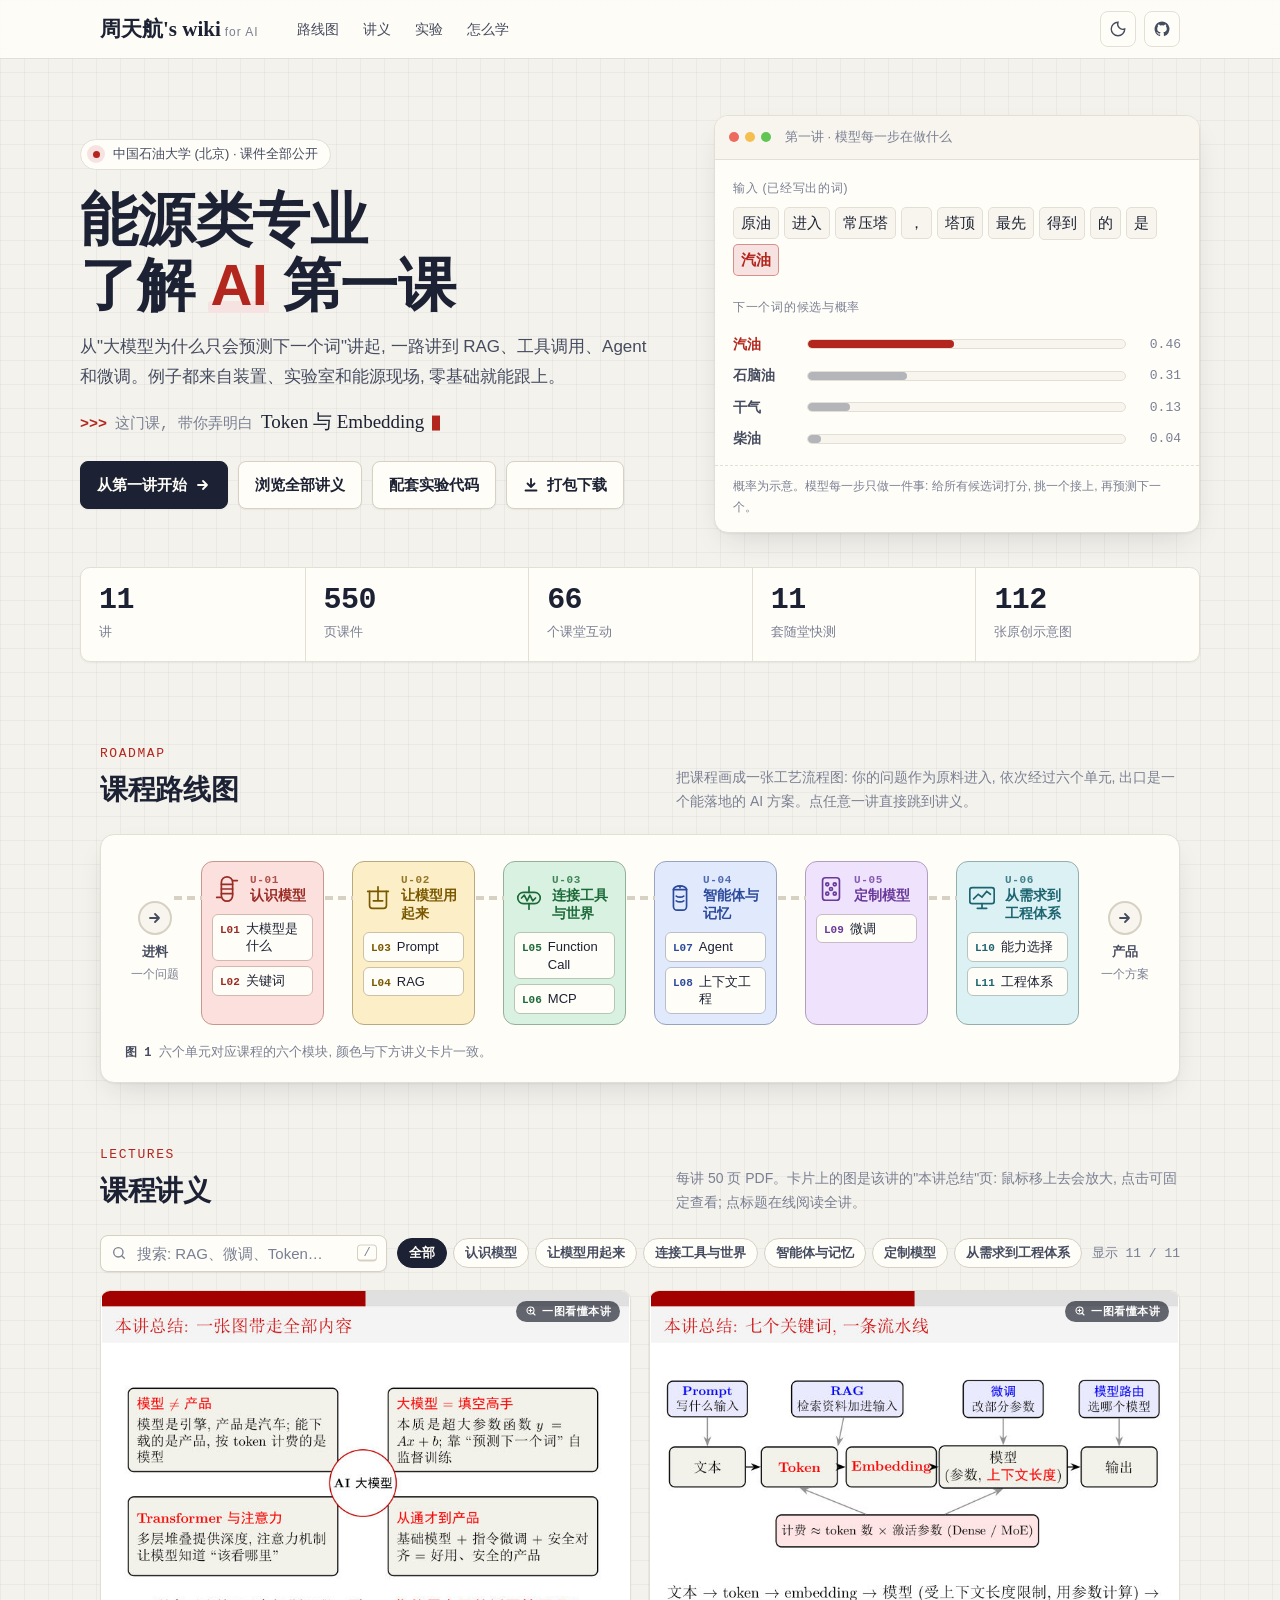
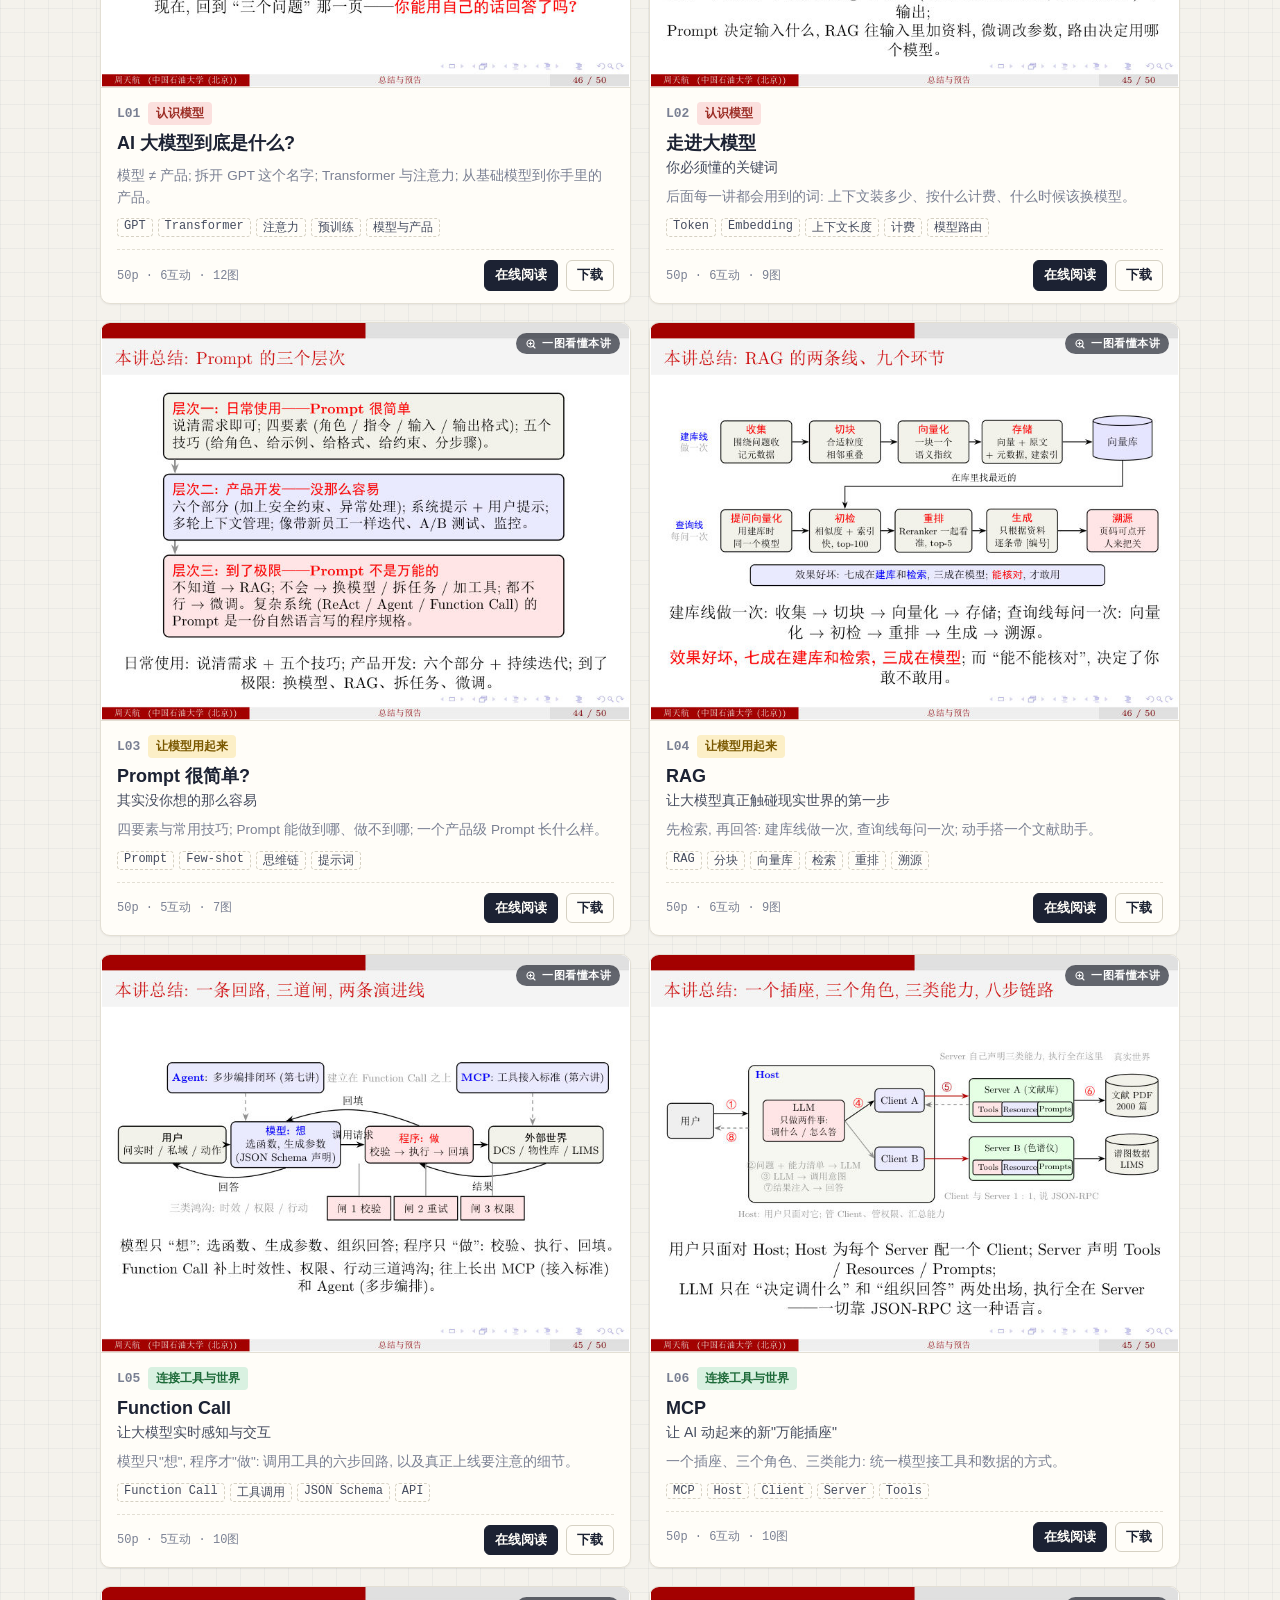
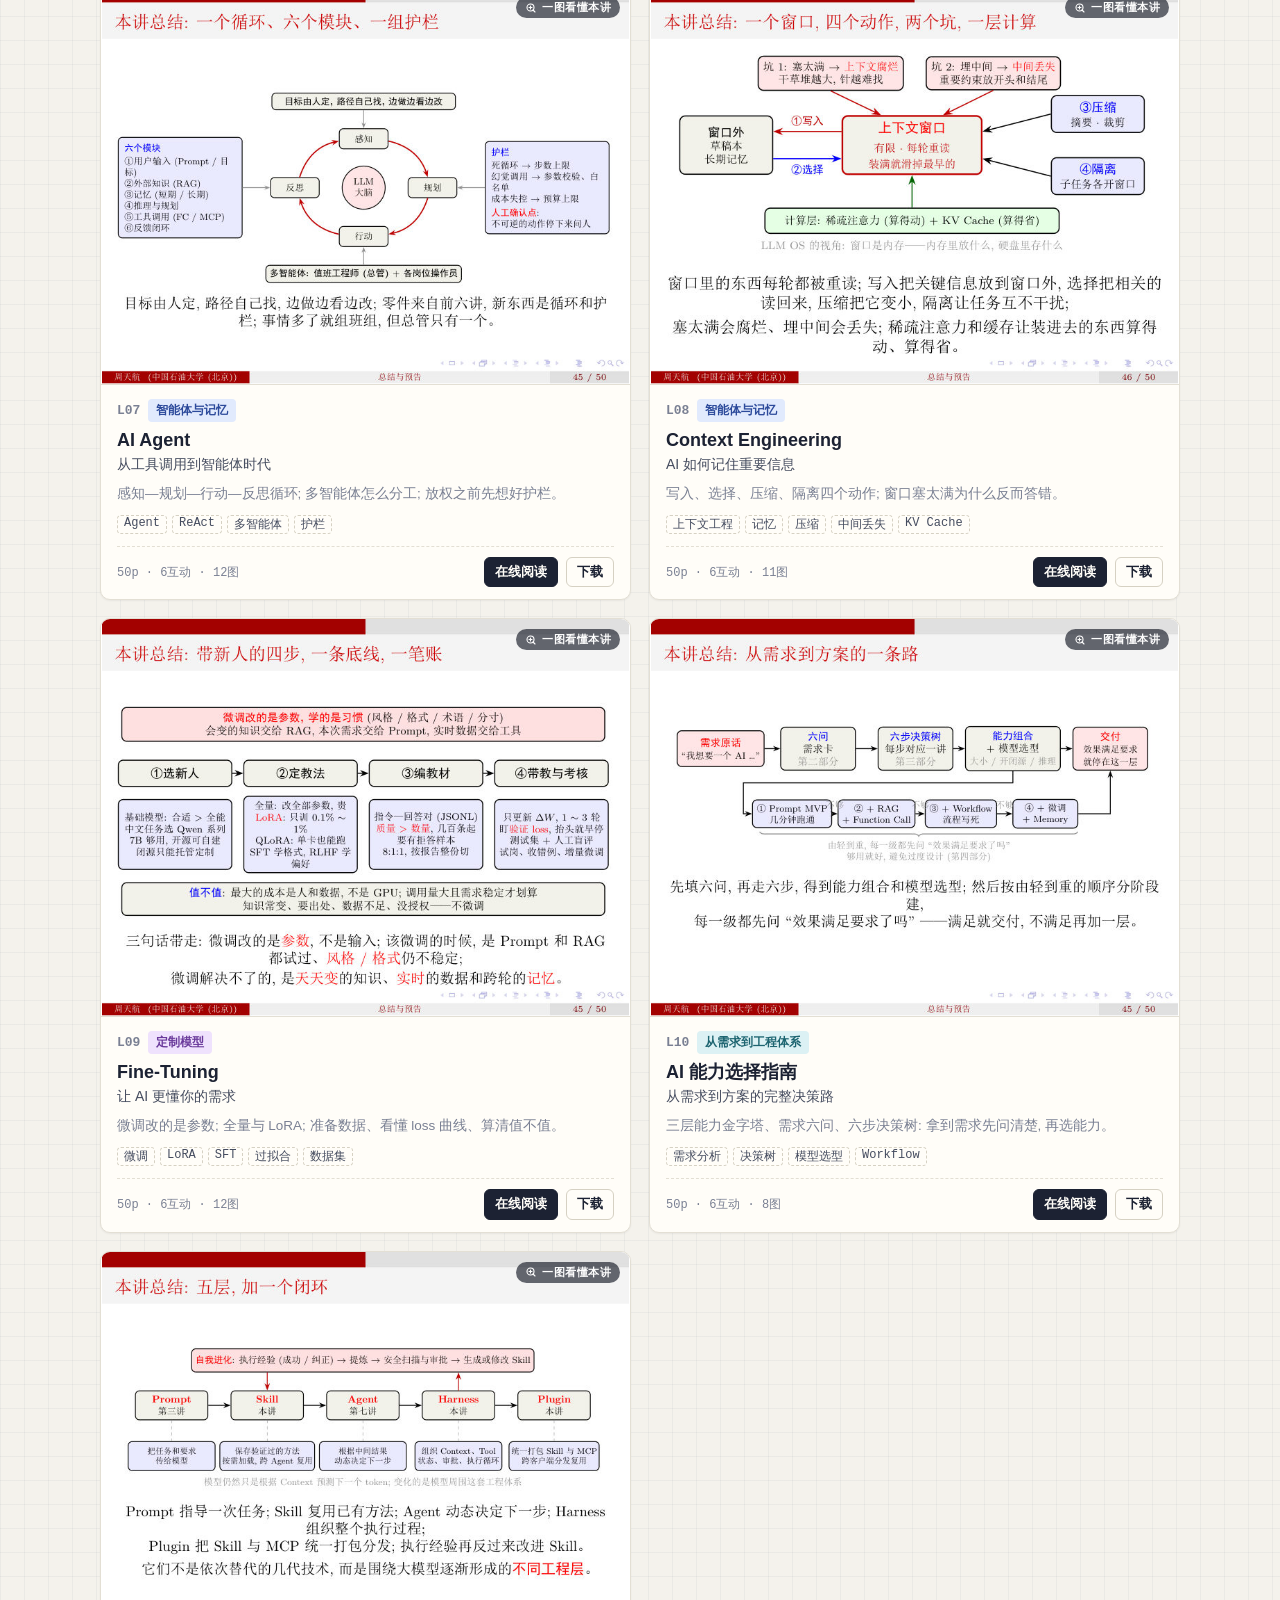
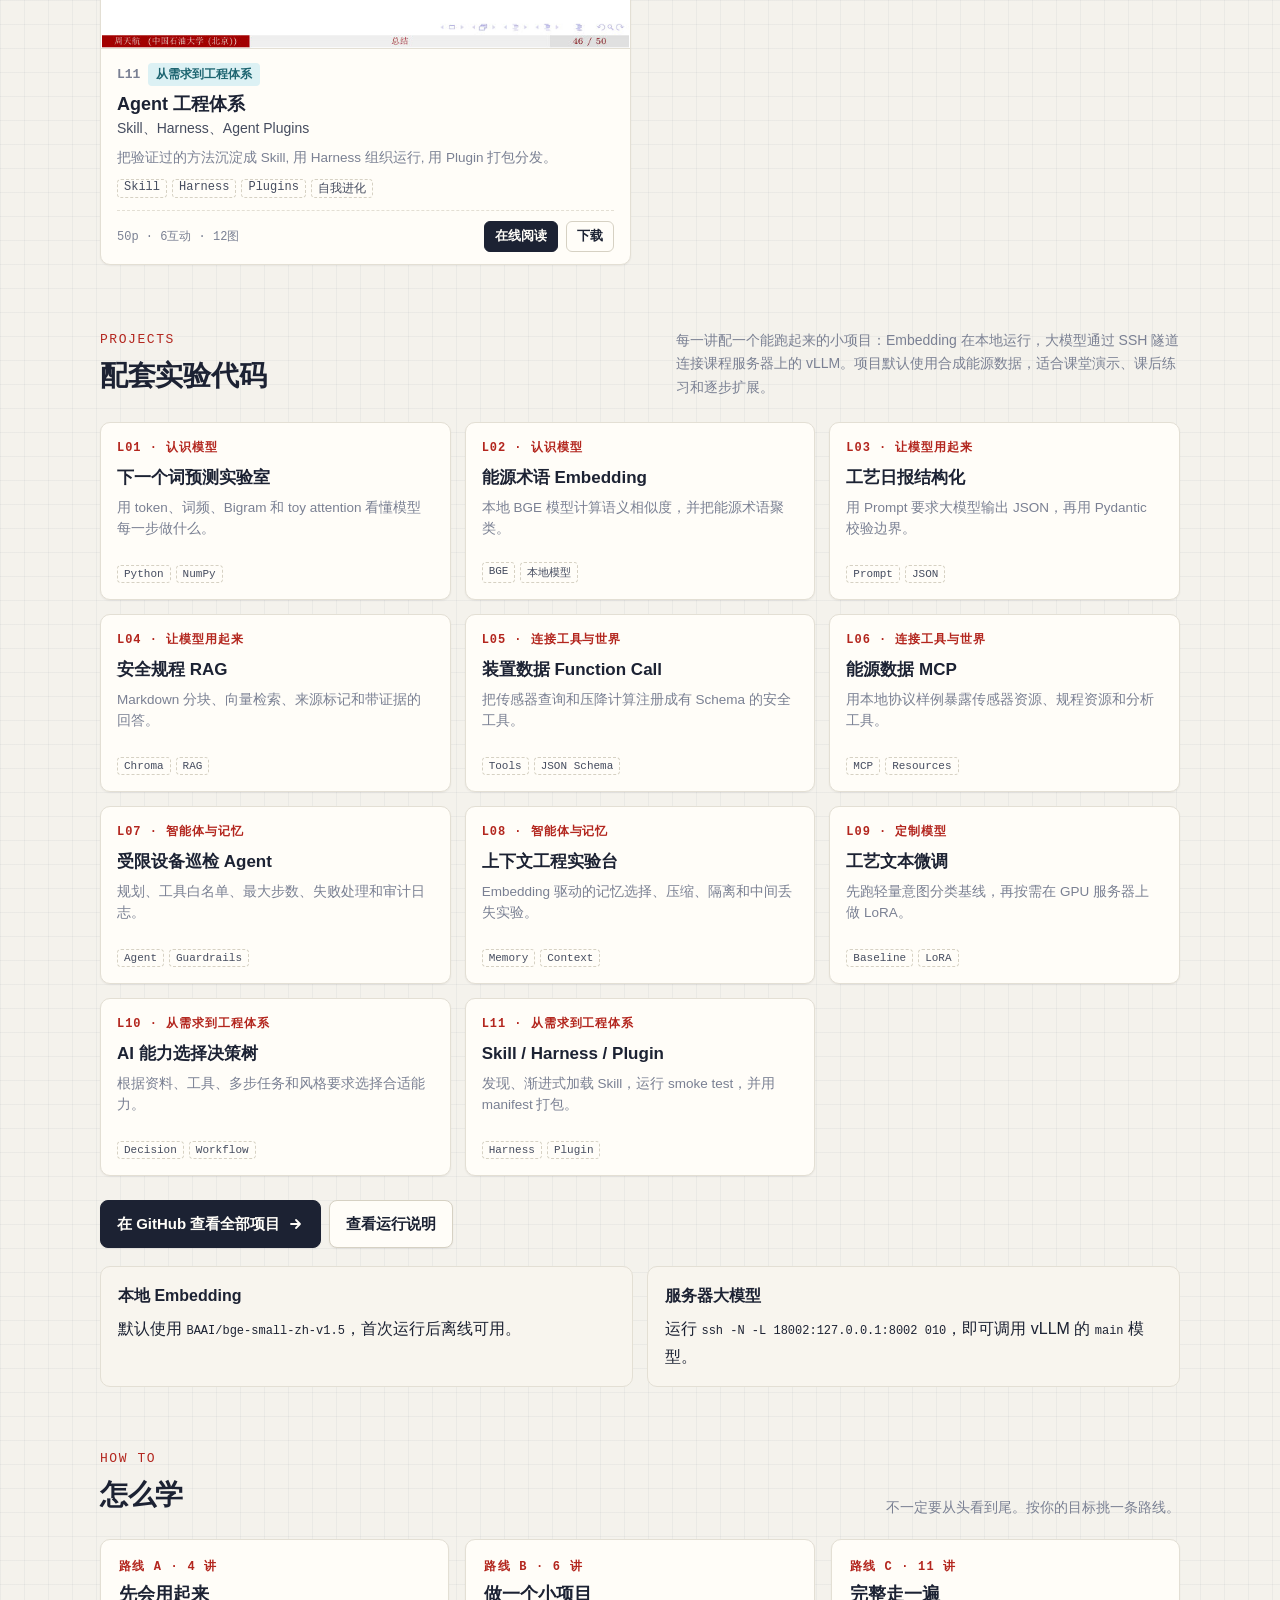
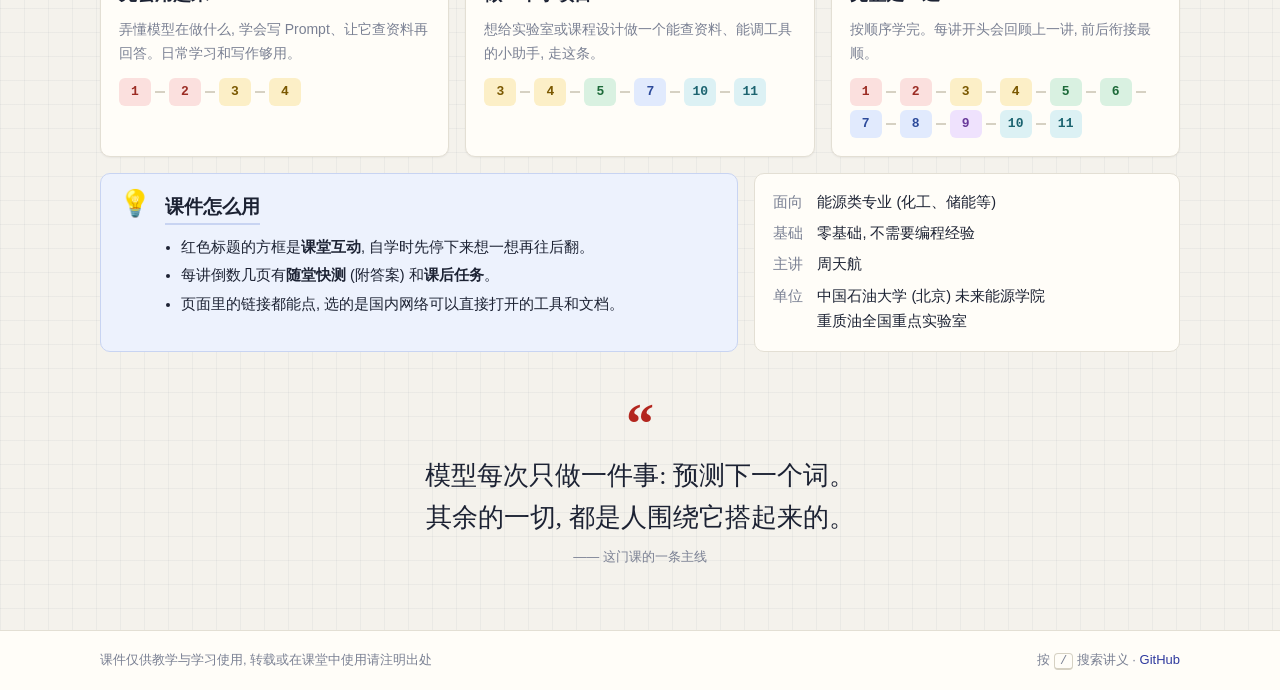
==== commit fc25464e: "feat: add hands-on AI literacy projects" ====
--- a/index.html
+++ b/index.html
@@ -1,840 +1,891 @@
-<!doctype html>
-<html lang="zh-CN">
-<head>
-<meta charset="utf-8">
-<meta name="viewport" content="width=device-width, initial-scale=1">
-<title>能源类专业了解 AI 第一课</title>
-<meta name="description" content="能源类专业了解 AI 第一课 · 面向化工、储能等能源类专业的 AI 大模型入门课件 (11 讲) · 中国石油大学 (北京)">
-<meta name="color-scheme" content="light dark">
-<link rel="icon" href="data:image/svg+xml,<svg xmlns='http://www.w3.org/2000/svg' viewBox='0 0 100 100'><text y='.9em' font-size='90'>⚡</text></svg>">
-<script>
-  // 在渲染前确定主题, 避免闪烁
-  (function () {
-    try { var t = localStorage.getItem('theme'); if (t === 'dark' || t === 'light') document.documentElement.dataset.theme = t; } catch (e) {}
-  })();
-</script>
-<style>
-  /* ================= 设计变量 ================= */
-  :root {
-    --bg: #f4f2ec;           /* 暖白纸色 */
-    --grid: rgba(30, 40, 70, .045);
-    --paper: #fffdf8;
-    --paper-2: #f8f5ee;
-    --ink: #1c2233;
-    --ink-2: #454c5f;
-    --muted: #7a8093;
-    --line: #e3dfd4;
-    --line-2: #d6d1c3;
-    --link: #2f3a9e;
-    --accent: #b3261e;       /* 石大红 */
-    --accent-soft: #f6e3e1;
-    --focus: #2f3a9e;
-    --shadow-1: 0 1px 2px rgba(28, 34, 51, .06);
-    --shadow-2: 0 1px 2px rgba(28, 34, 51, .05), 0 12px 32px -12px rgba(28, 34, 51, .18);
-    --note-bg: #edf2fd; --note-line: #c8d4f2;
-    --m1: #fbe0de; --m1i: #9b2c24;
-    --m2: #fcefc7; --m2i: #7a5800;
-    --m3: #d9f1e1; --m3i: #1d6a39;
-    --m4: #e1eafd; --m4i: #2c4a9b;
-    --m5: #efe2fd; --m5i: #6a3a9b;
-    --m6: #dcf1f4; --m6i: #1c6470;
-    --hand: "Kaiti SC", "STKaiti", "KaiTi", "楷体", "Songti SC", serif;
-    --sans: -apple-system, "Segoe UI", "PingFang SC", "Hiragino Sans GB", "Microsoft YaHei", "Noto Sans CJK SC", sans-serif;
-    --mono: "JetBrains Mono", "Cascadia Code", "SFMono-Regular", Consolas, "Courier New", monospace;
-    --radius: 10px;
-  }
-  :root[data-theme="dark"] {
-    --bg: #12141a; --grid: rgba(200, 210, 255, .035); --paper: #1a1d25; --paper-2: #20242e;
-    --ink: #e8e9ee; --ink-2: #c3c7d3; --muted: #9096a8; --line: #2b303c; --line-2: #3a404e;
-    --link: #a4acff; --accent: #ff8a7f; --accent-soft: #3a2220; --focus: #a4acff;
-    --shadow-1: 0 1px 2px rgba(0,0,0,.4); --shadow-2: 0 1px 2px rgba(0,0,0,.4), 0 16px 36px -14px rgba(0,0,0,.6);
-    --note-bg: #1d2740; --note-line: #33436f;
-    --m1: #4a2523; --m1i: #ffb3aa; --m2: #463a1a; --m2i: #ffd66e; --m3: #1c3a28; --m3i: #8ee0a9;
-    --m4: #21304f; --m4i: #a8c0ff; --m5: #35264a; --m5i: #d6b5ff; --m6: #1b3a40; --m6i: #8cd7e3;
-  }
-  @media (prefers-color-scheme: dark) {
-    :root:not([data-theme="light"]) {
-      --bg: #12141a; --grid: rgba(200, 210, 255, .035); --paper: #1a1d25; --paper-2: #20242e;
-      --ink: #e8e9ee; --ink-2: #c3c7d3; --muted: #9096a8; --line: #2b303c; --line-2: #3a404e;
-      --link: #a4acff; --accent: #ff8a7f; --accent-soft: #3a2220; --focus: #a4acff;
-      --shadow-1: 0 1px 2px rgba(0,0,0,.4); --shadow-2: 0 1px 2px rgba(0,0,0,.4), 0 16px 36px -14px rgba(0,0,0,.6);
-      --note-bg: #1d2740; --note-line: #33436f;
-      --m1: #4a2523; --m1i: #ffb3aa; --m2: #463a1a; --m2i: #ffd66e; --m3: #1c3a28; --m3i: #8ee0a9;
-      --m4: #21304f; --m4i: #a8c0ff; --m5: #35264a; --m5i: #d6b5ff; --m6: #1b3a40; --m6i: #8cd7e3;
-    }
-  }
-
-  /* ================= 基础 ================= */
-  * { box-sizing: border-box; }
-  [hidden] { display: none !important; }
-  html { -webkit-text-size-adjust: 100%; scroll-behavior: smooth; }
-  body {
-    margin: 0; color: var(--ink); font: 16px/1.75 var(--sans);
-    background-color: var(--bg);
-    background-image:
-      linear-gradient(var(--grid) 1px, transparent 1px),
-      linear-gradient(90deg, var(--grid) 1px, transparent 1px);
-    background-size: 24px 24px;              /* 坐标纸 */
-  }
-  [id] { scroll-margin-top: 80px; }
-  a { color: var(--link); text-decoration: none; }
-  a:hover { text-decoration: underline; text-underline-offset: 3px; }
-  :focus-visible { outline: 2px solid var(--focus); outline-offset: 2px; border-radius: 4px; }
-  .container { max-width: 1120px; margin: 0 auto; padding-inline: 20px; }
-  .hand { font-family: var(--hand); }
-  .mono { font-family: var(--mono); }
-  .sr-only { position: absolute; width: 1px; height: 1px; overflow: hidden; clip: rect(0 0 0 0); white-space: nowrap; }
-
-  /* ================= 顶栏 ================= */
-  .bar { position: sticky; top: 0; z-index: 20; border-bottom: 1px solid var(--line);
-         background: color-mix(in srgb, var(--paper) 88%, transparent); backdrop-filter: saturate(1.4) blur(8px); }
-  .bar-in { display: flex; align-items: center; gap: 16px; height: 58px; }
-  .brand { font-family: var(--hand); font-weight: 700; font-size: 21px; color: var(--ink); white-space: nowrap; }
-  .brand small { font: 400 12px var(--sans); color: var(--muted); letter-spacing: .08em; margin-left: 4px; }
-  .brand:hover { text-decoration: none; }
-  .bar nav { display: flex; gap: 4px; margin-left: 12px; }
-  .bar nav a { color: var(--ink-2); font-size: 14px; padding: 6px 10px; border-radius: 6px; }
-  .bar nav a:hover { background: var(--paper-2); text-decoration: none; }
-  .bar-right { margin-left: auto; display: flex; align-items: center; gap: 8px; }
-  .icon-btn { display: inline-grid; place-items: center; width: 36px; height: 36px; border-radius: 8px;
-              border: 1px solid var(--line); background: var(--paper); color: var(--ink-2); cursor: pointer; }
-  .icon-btn:hover { background: var(--paper-2); text-decoration: none; }
-  .icon-btn svg { width: 18px; height: 18px; }
-  .kbd { font: 12px var(--mono); border: 1px solid var(--line-2); border-bottom-width: 2px; border-radius: 4px;
-         padding: 0 5px; color: var(--muted); background: var(--paper); }
-
-  /* ================= 首屏 ================= */
-  .hero { padding: 56px 0 28px; }
-  .hero-grid { display: grid; grid-template-columns: 1.1fr .9fr; gap: 40px; align-items: center; }
-  .eyebrow { display: inline-flex; align-items: center; gap: 8px; font-size: 13px; color: var(--ink-2);
-             border: 1px solid var(--line); background: var(--paper); border-radius: 999px; padding: 3px 12px 3px 6px; }
-  .eyebrow .dot { width: 18px; height: 18px; border-radius: 50%; background: var(--accent-soft); display: grid; place-items: center; }
-  .eyebrow .dot::after { content: ""; width: 7px; height: 7px; border-radius: 50%; background: var(--accent);
-                         animation: pulse 2.4s ease-in-out infinite; }
-  @keyframes pulse { 50% { transform: scale(.55); opacity: .6; } }
-  h1 { font-size: clamp(34px, 5.6vw, 58px); line-height: 1.12; letter-spacing: -.01em; margin: 18px 0 14px; font-weight: 800; }
-  h1 .ai { position: relative; color: var(--accent); white-space: nowrap; }
-  h1 .ai::after { content: ""; position: absolute; left: -2px; right: -2px; bottom: .06em; height: .22em;
-                  background: var(--accent-soft); z-index: -1; border-radius: 3px; }
-  .lede { font-size: 17px; color: var(--ink-2); max-width: 34em; margin: 0 0 14px; }
-  .typer { font-family: var(--mono); font-size: 15px; color: var(--muted); display: flex; flex-wrap: wrap;
-           align-items: baseline; gap: 8px; min-height: 1.8em; margin-bottom: 22px; }
-  .typer .p { color: var(--accent); font-weight: 700; }
-  .typer .t { font-family: var(--hand); font-size: 19px; color: var(--ink); }
-  .caret { display: inline-block; width: .5em; height: 1.05em; transform: translateY(.17em); background: var(--accent);
-           animation: blink 1s steps(1) infinite; }
-  @keyframes blink { 50% { opacity: 0; } }
-  .cta { display: flex; flex-wrap: wrap; gap: 10px; }
-  .btn { display: inline-flex; align-items: center; gap: 8px; font-size: 15px; font-weight: 600; padding: 10px 16px;
-         border-radius: 8px; border: 1px solid var(--line-2); background: var(--paper); color: var(--ink);
-         box-shadow: var(--shadow-1); transition: transform .15s ease, box-shadow .15s ease; }
-  .btn:hover { text-decoration: none; transform: translateY(-1px); box-shadow: var(--shadow-2); }
-  .btn.primary { background: var(--ink); color: var(--paper); border-color: var(--ink); }
-  .btn svg { width: 16px; height: 16px; }
-
-  /* 首屏右侧: 下一个词预测演示 */
-  .demo { background: var(--paper); border: 1px solid var(--line); border-radius: 14px; box-shadow: var(--shadow-2);
-          overflow: hidden; }
-  .demo-head { display: flex; align-items: center; gap: 8px; padding: 10px 14px; border-bottom: 1px solid var(--line);
-               background: var(--paper-2); font-size: 13px; color: var(--muted); }
-  .demo-head .lights { display: flex; gap: 6px; margin-right: 6px; }
-  .demo-head .lights i { width: 10px; height: 10px; border-radius: 50%; background: var(--line-2); display: block; }
-  .demo-head .lights i:first-child { background: #ec6a5e; } .demo-head .lights i:nth-child(2) { background: #f4bf4f; }
-  .demo-head .lights i:nth-child(3) { background: #61c554; }
-  .demo-body { padding: 18px 18px 14px; }
-  .demo-label { font-size: 12px; color: var(--muted); letter-spacing: .06em; margin-bottom: 8px; }
-  .tokens { display: flex; flex-wrap: wrap; gap: 5px; min-height: 76px; align-content: flex-start; }
-  .tok { font-size: 15px; padding: 2px 7px; border-radius: 5px; background: var(--paper-2); border: 1px solid var(--line);
-         color: var(--ink); animation: pop .25s ease both; }
-  .tok.new { background: var(--accent-soft); border-color: color-mix(in srgb, var(--accent) 45%, transparent); color: var(--accent); font-weight: 700; }
-  @keyframes pop { from { transform: translateY(4px); opacity: 0; } }
-  .cands { margin-top: 14px; display: grid; gap: 7px; }
-  .cand { display: grid; grid-template-columns: 4.6em 1fr 3.2em; align-items: center; gap: 10px; font-size: 14px; }
-  .cand .w { font-weight: 600; color: var(--ink-2); }
-  .cand .track { height: 10px; border-radius: 99px; background: var(--paper-2); border: 1px solid var(--line); overflow: hidden; }
-  .cand .track { display: block; }
-  .cand .fill { display: block; height: 100%; width: 0; border-radius: 99px; background: var(--muted); opacity: .55;
-                transition: width .7s cubic-bezier(.2, .8, .2, 1); }
-  .cand.best .fill { background: var(--accent); opacity: 1; }
-  .cand.best .w { color: var(--accent); }
-  .cand .v { font: 13px var(--mono); color: var(--muted); text-align: right; }
-  .demo-foot { font-size: 12px; color: var(--muted); padding: 10px 18px 14px; border-top: 1px dashed var(--line); }
-
-  /* ================= 数据条 ================= */
-  .stats { display: grid; grid-template-columns: repeat(5, 1fr); margin: 34px 0 0; background: var(--paper);
-           border: 1px solid var(--line); border-radius: var(--radius); box-shadow: var(--shadow-1); }
-  .stat { padding: 16px 18px; border-left: 1px solid var(--line); }
-  .stat:first-child { border-left: 0; }
-  .stat b { display: block; font: 800 30px/1.1 var(--mono); letter-spacing: -.02em; }
-  .stat span { font-size: 13px; color: var(--muted); }
-
-  /* ================= 通用区块 ================= */
-  section { padding: 56px 0 8px; }
-  .sec-head { display: flex; align-items: end; justify-content: space-between; gap: 16px; flex-wrap: wrap; margin-bottom: 20px; }
-  .sec-head h2 { margin: 0; font-size: 28px; letter-spacing: -.01em; }
-  .sec-head h2 small { display: block; font: 400 13px var(--mono); color: var(--accent); letter-spacing: .12em; margin-bottom: 4px; }
-  .sec-head p { margin: 0; color: var(--muted); font-size: 14px; max-width: 36em; }
-
-  /* ================= 路线图: 工艺流程图 ================= */
-  .flow { background: var(--paper); border: 1px solid var(--line); border-radius: 14px; box-shadow: var(--shadow-2);
-          padding: 26px 22px 18px; position: relative; overflow: hidden; }
-  .flow-row { display: grid; grid-template-columns: auto repeat(6, 1fr) auto; align-items: stretch; gap: 0; }
-  .io { display: grid; place-items: center; text-align: center; font-size: 12px; color: var(--muted); padding: 0 8px; }
-  .io b { display: block; font-size: 13px; color: var(--ink-2); }
-  .io .nozzle { width: 34px; height: 34px; border-radius: 50%; border: 2px solid var(--line-2); display: grid; place-items: center;
-                margin: 0 auto 6px; background: var(--paper-2); }
-  .io .nozzle svg { width: 16px; height: 16px; color: var(--ink-2); }
-  .unit { position: relative; display: flex; flex-direction: column; margin: 0 14px; padding: 12px 10px 10px;
-          border-radius: 12px; border: 1.5px solid color-mix(in srgb, var(--mi) 40%, var(--line)); background: var(--mc); }
-  .unit::before { /* 管线 */ content: ""; position: absolute; top: 34px; right: 100%; width: 28px; height: 4px;
-                  background: repeating-linear-gradient(90deg, var(--line-2) 0 8px, transparent 8px 13px);
-                  background-size: 13px 4px; animation: flow 1.1s linear infinite; }
-  .flow-row > .unit:last-of-type::after { content: ""; position: absolute; top: 34px; left: 100%; width: 28px; height: 4px;
-                  background: repeating-linear-gradient(90deg, var(--line-2) 0 8px, transparent 8px 13px);
-                  background-size: 13px 4px; animation: flow 1.1s linear infinite; }
-  @keyframes flow { to { background-position: 13px 0; } }
-  .unit-top { display: flex; align-items: center; gap: 8px; color: var(--mi); }
-  .unit-top svg { width: 30px; height: 30px; flex: none; }
-  .unit-top .tag-id { font: 700 11px var(--mono); letter-spacing: .06em; opacity: .8; }
-  .unit-top .nm { font-weight: 700; font-size: 14px; line-height: 1.3; }
-  .unit ol { list-style: none; margin: 10px 0 0; padding: 0; display: grid; gap: 5px; }
-  .unit ol a { display: flex; gap: 6px; align-items: baseline; font-size: 13px; line-height: 1.35; color: var(--ink);
-               background: var(--paper); border: 1px solid color-mix(in srgb, var(--mi) 22%, var(--line)); border-radius: 6px; padding: 5px 7px; }
-  .unit ol a:hover { text-decoration: none; border-color: var(--mi); }
-  .unit ol a .n { font: 700 11px var(--mono); color: var(--mi); }
-  .flow-caption { margin: 16px 2px 0; font-size: 13px; color: var(--muted); display: flex; gap: 8px; align-items: baseline; }
-  .flow-caption::before { content: "图 1"; font: 700 12px var(--mono); color: var(--ink-2); }
-
-  .mod1 { --mc: var(--m1); --mi: var(--m1i); } .mod2 { --mc: var(--m2); --mi: var(--m2i); }
-  .mod3 { --mc: var(--m3); --mi: var(--m3i); } .mod4 { --mc: var(--m4); --mi: var(--m4i); }
-  .mod5 { --mc: var(--m5); --mi: var(--m5i); } .mod6 { --mc: var(--m6); --mi: var(--m6i); }
-
-  /* ================= 讲义 ================= */
-  .toolbar { display: flex; flex-wrap: wrap; gap: 10px; align-items: center; margin-bottom: 18px; }
-  .search { position: relative; flex: 1 1 260px; max-width: 380px; }
-  .search input { width: 100%; font: 15px var(--sans); color: var(--ink); background: var(--paper); border: 1px solid var(--line-2);
-                  border-radius: 8px; padding: 9px 44px 9px 36px; box-shadow: var(--shadow-1); }
-  .search input::placeholder { color: var(--muted); }
-  .search svg { position: absolute; left: 11px; top: 50%; transform: translateY(-50%); width: 16px; height: 16px; color: var(--muted); }
-  .search .kbd { position: absolute; right: 10px; top: 50%; transform: translateY(-50%); }
-  .chips { display: flex; flex-wrap: wrap; gap: 6px; }
-  .chip { font: 600 13px var(--sans); padding: 5px 11px; border-radius: 999px; cursor: pointer; border: 1px solid var(--line-2);
-          background: var(--paper); color: var(--ink-2); }
-  .chip[aria-pressed="true"] { background: var(--ink); color: var(--paper); border-color: var(--ink); }
-  .chip.mod1[aria-pressed="true"], .chip.mod2[aria-pressed="true"], .chip.mod3[aria-pressed="true"],
-  .chip.mod4[aria-pressed="true"], .chip.mod5[aria-pressed="true"], .chip.mod6[aria-pressed="true"] {
-    background: var(--mc); color: var(--mi); border-color: var(--mi); }
-  .count { margin-left: auto; font: 13px var(--mono); color: var(--muted); }
-
-  .cards { display: grid; grid-template-columns: repeat(2, 1fr); gap: 18px; }
-  .card { display: flex; flex-direction: column; background: var(--paper); border: 1px solid var(--line);
-          border-radius: var(--radius); box-shadow: var(--shadow-1); overflow: hidden; transition: box-shadow .2s ease, transform .2s ease; }
-  .card:hover { box-shadow: var(--shadow-2); transform: translateY(-2px); }
-  .card:target { outline: 2px solid var(--accent); outline-offset: 2px; }
-  /* 整张总结图完整显示, 不裁切 */
-  .thumb { position: relative; display: block; width: 100%; border: 0; padding: 0; margin: 0; cursor: zoom-in;
-           background: #fff; border-bottom: 1px solid var(--line); aspect-ratio: 760 / 571; overflow: hidden; }
-  .thumb img { display: block; width: 100%; height: 100%; object-fit: contain; }
-  .thumb .ov { position: absolute; right: 10px; top: 10px; display: inline-flex; align-items: center; gap: 5px;
-               font: 600 11px var(--sans); color: #fff; background: rgba(20, 24, 36, .72);
-               padding: 3px 9px; border-radius: 99px; letter-spacing: .04em; opacity: .9; transition: opacity .2s ease; }
-  .thumb .ov svg { width: 12px; height: 12px; }
-  .thumb:hover .ov { opacity: 1; }
-
-  /* 悬停放大预览 (仅鼠标设备) */
-  .peek { position: fixed; z-index: 40; width: min(900px, 60vw); pointer-events: none; opacity: 0; transform: scale(.97);
-          transition: opacity .16s ease, transform .16s ease; background: #fff; border-radius: 10px; overflow: hidden;
-          box-shadow: 0 24px 60px rgba(10, 14, 24, .35), 0 0 0 1px rgba(10, 14, 24, .08); }
-  .peek.on { opacity: 1; transform: none; }
-  .peek img { display: block; width: 100%; height: auto; aspect-ratio: 1400 / 1051; background: #fff; }
-  .peek-cap { font: 600 13px var(--sans); color: #1c2233; background: #f8f5ee; padding: 7px 12px; border-top: 1px solid #e3dfd4; }
-  .card-body { padding: 14px 16px 12px; display: flex; flex-direction: column; min-width: 0; }
-  .card-top { display: flex; align-items: center; gap: 8px; }
-  .num { font: 800 13px var(--mono); color: var(--muted); }
-  .tag { font-size: 12px; font-weight: 700; padding: 1px 8px; border-radius: 4px; background: var(--mc); color: var(--mi); }
-  .card h3 { margin: 6px 0 2px; font-size: 18px; line-height: 1.35; }
-  .card h3 a { color: var(--ink); }
-  .card .sub { font-size: 14px; color: var(--ink-2); line-height: 1.5; }
-  .card .hook { font-size: 13.5px; color: var(--muted); line-height: 1.6; margin: 8px 0 10px; }
-  .kw { display: flex; flex-wrap: wrap; gap: 5px; margin-bottom: 12px; }
-  .kw span { font: 12px var(--mono); padding: 0 6px; border-radius: 4px; border: 1px dashed var(--line-2); color: var(--ink-2); }
-  .card-foot { margin-top: auto; display: flex; align-items: center; gap: 8px; flex-wrap: wrap; border-top: 1px dashed var(--line); padding-top: 10px; }
-  .meta { font: 12px var(--mono); color: var(--muted); margin-right: auto; }
-  .mini { font-size: 13px; font-weight: 600; padding: 3px 10px; border-radius: 6px; border: 1px solid var(--line-2); color: var(--ink); background: var(--paper); }
-  .mini:hover { text-decoration: none; background: var(--paper-2); }
-  .mini.dark { background: var(--ink); color: var(--paper); border-color: var(--ink); }
-  .empty { display: none; text-align: center; color: var(--muted); padding: 30px; border: 1px dashed var(--line-2); border-radius: var(--radius); }
-  mark { background: color-mix(in srgb, #ffd54a 55%, transparent); color: inherit; border-radius: 2px; padding: 0 1px; }
-
-  /* ================= 怎么学 ================= */
-  .paths { display: grid; grid-template-columns: repeat(3, 1fr); gap: 16px; }
-  .path { background: var(--paper); border: 1px solid var(--line); border-radius: var(--radius); padding: 18px; box-shadow: var(--shadow-1); position: relative; }
-  .path .lvl { font: 700 12px var(--mono); color: var(--accent); letter-spacing: .1em; }
-  .path h3 { margin: 4px 0 6px; font-size: 18px; }
-  .path p { margin: 0 0 12px; font-size: 14px; color: var(--muted); }
-  .route { display: flex; flex-wrap: wrap; align-items: center; gap: 4px; }
-  .route a { font: 700 13px var(--mono); min-width: 32px; height: 28px; display: inline-grid; place-items: center; border-radius: 6px;
-             background: var(--mc); color: var(--mi); }
-  .route a:hover { text-decoration: none; outline: 1.5px solid var(--mi); }
-  .route i { width: 10px; height: 2px; background: var(--line-2); display: inline-block; }
-
-  .notebox { display: grid; grid-template-columns: 1.2fr .8fr; gap: 16px; margin-top: 16px; }
-  .note { display: flex; gap: 14px; background: var(--note-bg); border: 1px solid var(--note-line); border-radius: var(--radius); padding: 16px 18px; }
-  .note .ico { font-size: 26px; line-height: 1; }
-  .note b { font-family: var(--hand); font-size: 19px; display: inline-block; border-bottom: 2px solid var(--note-line); margin-bottom: 6px; }
-  .note ul { margin: 4px 0 0; padding-left: 1.1em; font-size: 14.5px; }
-  .note li { margin: 3px 0; }
-  .info { background: var(--paper); border: 1px solid var(--line); border-radius: var(--radius); padding: 16px 18px; font-size: 14.5px; }
-  .info dl { margin: 0; display: grid; grid-template-columns: auto 1fr; gap: 6px 14px; }
-  .info dt { color: var(--muted); }
-  .info dd { margin: 0; }
-
-  blockquote { margin: 56px auto 0; max-width: 760px; text-align: center; font-family: var(--hand); font-size: clamp(20px, 2.6vw, 26px);
-               line-height: 1.6; color: var(--ink); }
-  blockquote::before { content: "“"; display: block; font: 700 56px/0.6 Georgia, serif; color: var(--accent); margin-bottom: 14px; }
-  blockquote cite { display: block; margin-top: 10px; font: normal 13px var(--sans); color: var(--muted); }
-
-  footer { margin-top: 56px; border-top: 1px solid var(--line); background: var(--paper); }
-  .foot { display: flex; flex-wrap: wrap; gap: 8px 20px; align-items: center; justify-content: space-between; padding-block: 18px;
-          font-size: 13px; color: var(--muted); }
-
-  /* ================= 大图 ================= */
-  dialog { border: 0; padding: 0; border-radius: 12px; max-width: min(1000px, 94vw); width: 100%; background: var(--paper); color: var(--ink);
-           box-shadow: 0 30px 80px rgba(0,0,0,.4); }
-  dialog::backdrop { background: rgba(12, 14, 20, .62); backdrop-filter: blur(3px); }
-  dialog img { display: block; width: 100%; height: auto; }
-  .dlg-bar { display: flex; align-items: center; gap: 10px; padding: 10px 14px; border-top: 1px solid var(--line); font-size: 14px; }
-  .dlg-bar .grow { flex: 1; min-width: 0; }
-
-  /* ================= 响应式 ================= */
-  @media (max-width: 1000px) {
-    .flow-row { grid-template-columns: repeat(3, 1fr); row-gap: 18px; }
-    .io { display: none; }
-    .unit::before, .flow-row > .unit:last-of-type::after { display: none; }
-    .unit { margin: 0 7px; }
-  }
-  @media (max-width: 900px) {
-    .hero-grid { grid-template-columns: 1fr; }
-    .cards { grid-template-columns: 1fr; }
-    .stats { grid-template-columns: repeat(3, 1fr); }
-    .stat:nth-child(4) { border-left: 0; }
-    .stat:nth-child(n+4) { border-top: 1px solid var(--line); }
-    .paths, .notebox { grid-template-columns: 1fr; }
-    .bar nav { display: none; }
-  }
-  @media (max-width: 560px) {
-    .hero { padding-top: 34px; }
-    .flow-row { grid-template-columns: 1fr 1fr; }
-    .flow { padding: 16px 10px 14px; }
-    .stats { grid-template-columns: repeat(2, 1fr); }
-    .stat:nth-child(n) { border-left: 0; border-top: 1px solid var(--line); }
-    .stat:nth-child(2n) { border-left: 1px solid var(--line); }
-    .stat:nth-child(-n+2) { border-top: 0; }
-    .stat:last-child { grid-column: 1 / -1; border-left: 0; }
-    .count { margin-left: 0; }
-    .search .kbd { display: none; }
-  }
-  @media (prefers-reduced-motion: reduce) {
-    *, *::before, *::after { animation: none !important; transition: none !important; }
-    html { scroll-behavior: auto; }
-  }
-</style>
-</head>
-<body>
-
-<!-- 线性图标 -->
-<svg width="0" height="0" style="position:absolute" aria-hidden="true">
-  <defs>
-    <symbol id="i-col" viewBox="0 0 32 32" fill="none" stroke="currentColor" stroke-width="1.8" stroke-linecap="round">
-      <rect x="10" y="3" width="12" height="26" rx="6"/><path d="M10 11h12M10 16h12M10 21h12M22 7h5M5 25h5"/></symbol>
-    <symbol id="i-mix" viewBox="0 0 32 32" fill="none" stroke="currentColor" stroke-width="1.8" stroke-linecap="round">
-      <path d="M7 9v15a3 3 0 0 0 3 3h12a3 3 0 0 0 3-3V9"/><path d="M5 9h22M16 4v15M11 19h10"/></symbol>
-    <symbol id="i-hx" viewBox="0 0 32 32" fill="none" stroke="currentColor" stroke-width="1.8" stroke-linecap="round" stroke-linejoin="round">
-      <rect x="4" y="10" width="24" height="12" rx="6"/><path d="M8 16l3-3 3 6 3-6 3 6 3-3M16 4v6M16 22v6"/></symbol>
-    <symbol id="i-rx" viewBox="0 0 32 32" fill="none" stroke="currentColor" stroke-width="1.8" stroke-linecap="round">
-      <path d="M9 7h14v18a4 4 0 0 1-4 4h-6a4 4 0 0 1-4-4z"/><path d="M9 7a7 4 0 0 1 14 0M12 14c2 1.5 6 1.5 8 0M12 19c2 1.5 6 1.5 8 0M16 3v2"/></symbol>
-    <symbol id="i-cat" viewBox="0 0 32 32" fill="none" stroke="currentColor" stroke-width="1.8" stroke-linecap="round">
-      <rect x="7" y="4" width="18" height="24" rx="3"/><circle cx="12" cy="11" r="1.6"/><circle cx="20" cy="11" r="1.6"/>
-      <circle cx="16" cy="16" r="1.6"/><circle cx="12" cy="21" r="1.6"/><circle cx="20" cy="21" r="1.6"/></symbol>
-    <symbol id="i-dcs" viewBox="0 0 32 32" fill="none" stroke="currentColor" stroke-width="1.8" stroke-linecap="round">
-      <rect x="3" y="5" width="26" height="17" rx="2.5"/><path d="M11 27h10M16 22v5M7 17l5-5 4 3 5-6 4 3"/></symbol>
-    <symbol id="i-in" viewBox="0 0 16 16" fill="none" stroke="currentColor" stroke-width="1.8" stroke-linecap="round" stroke-linejoin="round">
-      <path d="M3 8h9M8 4l4 4-4 4"/></symbol>
-    <symbol id="i-doc" viewBox="0 0 16 16" fill="none" stroke="currentColor" stroke-width="1.6" stroke-linecap="round" stroke-linejoin="round">
-      <path d="M4 1.5h5l3.5 3.5v9.5h-8.5z M9 1.5V5h3.5"/></symbol>
-    <symbol id="i-dl" viewBox="0 0 16 16" fill="none" stroke="currentColor" stroke-width="1.8" stroke-linecap="round" stroke-linejoin="round">
-      <path d="M8 2v8M4.5 6.5 8 10l3.5-3.5M2.5 13.5h11"/></symbol>
-  </defs>
-</svg>
-
-<header class="bar">
-  <div class="container bar-in">
-    <a class="brand" href="#top">周天航's wiki<small>for AI</small></a>
-    <nav aria-label="页面导航">
-      <a href="#roadmap">路线图</a>
-      <a href="#lectures">讲义</a>
-      <a href="#howto">怎么学</a>
-    </nav>
-    <div class="bar-right">
-      <button class="icon-btn" id="themeBtn" type="button" aria-label="切换深色 / 浅色">
-        <svg viewBox="0 0 24 24" fill="none" stroke="currentColor" stroke-width="1.8" stroke-linecap="round"><path d="M12 3a9 9 0 1 0 9 9 7 7 0 0 1-9-9z"/></svg>
-      </button>
-      <a class="icon-btn" href="https://github.com/cupzhoutianhang/ai-literacy" aria-label="GitHub 仓库">
-        <svg viewBox="0 0 24 24" fill="currentColor"><path d="M12 2a10 10 0 0 0-3.16 19.49c.5.09.68-.22.68-.48v-1.7c-2.78.6-3.37-1.34-3.37-1.34-.45-1.16-1.11-1.47-1.11-1.47-.91-.62.07-.61.07-.61 1 .07 1.53 1.03 1.53 1.03.9 1.52 2.34 1.08 2.91.83.09-.65.35-1.08.63-1.33-2.22-.25-4.56-1.11-4.56-4.94 0-1.09.39-1.98 1.03-2.68-.1-.25-.45-1.27.1-2.64 0 0 .84-.27 2.75 1.02a9.56 9.56 0 0 1 5 0c1.91-1.29 2.75-1.02 2.75-1.02.55 1.37.2 2.39.1 2.64.64.7 1.03 1.59 1.03 2.68 0 3.84-2.34 4.69-4.57 4.93.36.31.68.92.68 1.85v2.75c0 .27.18.58.69.48A10 10 0 0 0 12 2z"/></svg>
-      </a>
-    </div>
-  </div>
-</header>
-
-<main id="top">
-  <!-- ============ 首屏 ============ -->
-  <div class="container hero">
-    <div class="hero-grid">
-      <div>
-        <span class="eyebrow"><span class="dot"></span>中国石油大学 (北京) · 课件全部公开</span>
-        <h1>能源类专业<br>了解 <span class="ai">AI</span> 第一课</h1>
-        <p class="lede">从"大模型为什么只会预测下一个词"讲起, 一路讲到 RAG、工具调用、Agent 和微调。例子都来自装置、实验室和能源现场, 零基础就能跟上。</p>
-        <div class="typer" aria-label="课程关键词">
-          <span class="p">&gt;&gt;&gt;</span><span>这门课, 带你弄明白</span><span class="t" id="typed">预测下一个词</span><span class="caret" aria-hidden="true"></span>
-        </div>
-        <div class="cta">
-          <a class="btn primary" href="slides/01-AI大模型到底是什么.pdf">从第一讲开始
-            <svg aria-hidden="true"><use href="#i-in"/></svg></a>
-          <a class="btn" href="#lectures">浏览全部讲义</a>
-          <a class="btn" href="https://github.com/cupzhoutianhang/ai-literacy/archive/refs/heads/main.zip">
-            <svg aria-hidden="true"><use href="#i-dl"/></svg>打包下载</a>
-        </div>
-      </div>
-
-      <figure class="demo" aria-label="下一个词预测演示" style="margin:0">
-        <div class="demo-head"><span class="lights" aria-hidden="true"><i></i><i></i><i></i></span>第一讲 · 模型每一步在做什么</div>
-        <div class="demo-body">
-          <div class="demo-label">输入 (已经写出的词)</div>
-          <div class="tokens" id="tokens" aria-live="polite"></div>
-          <div class="demo-label" style="margin-top:14px">下一个词的候选与概率</div>
-          <div class="cands" id="cands"></div>
-        </div>
-        <figcaption class="demo-foot">概率为示意。模型每一步只做一件事: 给所有候选词打分, 挑一个接上, 再预测下一个。</figcaption>
-      </figure>
-    </div>
-
-    <div class="stats" id="stats">
-      <div class="stat"><b data-to="11">11</b><span>讲</span></div>
-      <div class="stat"><b data-to="550">550</b><span>页课件</span></div>
-      <div class="stat"><b data-to="66">66</b><span>个课堂互动</span></div>
-      <div class="stat"><b data-to="11">11</b><span>套随堂快测</span></div>
-      <div class="stat"><b data-to="112">112</b><span>张原创示意图</span></div>
-    </div>
-  </div>
-
-  <!-- ============ 路线图 ============ -->
-  <section id="roadmap">
-    <div class="container">
-      <div class="sec-head">
-        <h2><small>ROADMAP</small>课程路线图</h2>
-        <p>把课程画成一张工艺流程图: 你的问题作为原料进入, 依次经过六个单元, 出口是一个能落地的 AI 方案。点任意一讲直接跳到讲义。</p>
-      </div>
-      <div class="flow">
-        <div class="flow-row" id="flowRow">
-          <div class="io"><div><span class="nozzle"><svg><use href="#i-in"/></svg></span><b>进料</b>一个问题</div></div>
-          <!-- 单元由脚本生成 -->
-          <div class="io"><div><span class="nozzle"><svg><use href="#i-in"/></svg></span><b>产品</b>一个方案</div></div>
-        </div>
-        <p class="flow-caption">六个单元对应课程的六个模块, 颜色与下方讲义卡片一致。</p>
-      </div>
-    </div>
-  </section>
-
-  <!-- ============ 讲义 ============ -->
-  <section id="lectures">
-    <div class="container">
-      <div class="sec-head">
-        <h2><small>LECTURES</small>课程讲义</h2>
-        <p>每讲 50 页 PDF。卡片上的图是该讲的"本讲总结"页: 鼠标移上去会放大, 点击可固定查看; 点标题在线阅读全讲。</p>
-      </div>
-
-      <div class="toolbar">
-        <label class="search">
-          <span class="sr-only">搜索讲义</span>
-          <svg viewBox="0 0 24 24" fill="none" stroke="currentColor" stroke-width="2" stroke-linecap="round" aria-hidden="true"><circle cx="11" cy="11" r="7"/><path d="m20 20-4-4"/></svg>
-          <input id="q" type="search" placeholder="搜索: RAG、微调、Token…" autocomplete="off">
-          <span class="kbd" aria-hidden="true">/</span>
-        </label>
-        <div class="chips" id="chips" role="group" aria-label="按模块筛选"></div>
-        <span class="count" id="count" aria-live="polite"></span>
-      </div>
-
-      <div class="cards" id="cards"></div>
-      <div class="empty" id="empty">没有匹配的讲次, 换个关键词试试。</div>
-      <noscript>
-        <ol>
-          <li><a href="slides/01-AI大模型到底是什么.pdf">第一讲 AI 大模型到底是什么?</a></li>
-          <li><a href="slides/02-走进大模型-你必须懂的关键词.pdf">第二讲 走进大模型: 你必须懂的关键词</a></li>
-          <li><a href="slides/03-Prompt很简单-其实没你想的那么容易.pdf">第三讲 Prompt 很简单? 其实没你想的那么容易</a></li>
-          <li><a href="slides/04-RAG-让大模型真正触碰现实世界的第一步.pdf">第四讲 RAG</a></li>
-          <li><a href="slides/05-Function-Call-让大模型实时感知与交互.pdf">第五讲 Function Call</a></li>
-          <li><a href="slides/06-MCP-让AI动起来的新万能插座.pdf">第六讲 MCP</a></li>
-          <li><a href="slides/07-AI-Agent-从工具调用到智能体时代.pdf">第七讲 AI Agent</a></li>
-          <li><a href="slides/08-Context-Engineering-AI如何记住重要信息.pdf">第八讲 Context Engineering</a></li>
-          <li><a href="slides/09-Fine-Tuning-让AI更懂你的需求.pdf">第九讲 Fine-Tuning</a></li>
-          <li><a href="slides/10-AI能力选择指南-从需求到方案的完整决策路.pdf">第十讲 AI 能力选择指南</a></li>
-          <li><a href="slides/11-Agent工程体系-Skill-Harness-Agent-Plugins.pdf">第十一讲 Agent 工程体系</a></li>
-        </ol>
-      </noscript>
-    </div>
-  </section>
-
-  <!-- ============ 怎么学 ============ -->
-  <section id="howto">
-    <div class="container">
-      <div class="sec-head">
-        <h2><small>HOW TO</small>怎么学</h2>
-        <p>不一定要从头看到尾。按你的目标挑一条路线。</p>
-      </div>
-      <div class="paths">
-        <div class="path">
-          <div class="lvl">路线 A · 4 讲</div>
-          <h3>先会用起来</h3>
-          <p>弄懂模型在做什么, 学会写 Prompt、让它查资料再回答。日常学习和写作够用。</p>
-          <div class="route" data-route="1,2,3,4"></div>
-        </div>
-        <div class="path">
-          <div class="lvl">路线 B · 6 讲</div>
-          <h3>做一个小项目</h3>
-          <p>想给实验室或课程设计做一个能查资料、能调工具的小助手, 走这条。</p>
-          <div class="route" data-route="3,4,5,7,10,11"></div>
-        </div>
-        <div class="path">
-          <div class="lvl">路线 C · 11 讲</div>
-          <h3>完整走一遍</h3>
-          <p>按顺序学完。每讲开头会回顾上一讲, 前后衔接最顺。</p>
-          <div class="route" data-route="1,2,3,4,5,6,7,8,9,10,11"></div>
-        </div>
-      </div>
-
-      <div class="notebox">
-        <div class="note" role="note">
-          <div class="ico" aria-hidden="true">💡</div>
-          <div>
-            <b>课件怎么用</b>
-            <ul>
-              <li>红色标题的方框是<strong>课堂互动</strong>, 自学时先停下来想一想再往后翻。</li>
-              <li>每讲倒数几页有<strong>随堂快测</strong> (附答案) 和<strong>课后任务</strong>。</li>
-              <li>页面里的链接都能点, 选的是国内网络可以直接打开的工具和文档。</li>
-            </ul>
-          </div>
-        </div>
-        <div class="info">
-          <dl>
-            <dt>面向</dt><dd>能源类专业 (化工、储能等)</dd>
-            <dt>基础</dt><dd>零基础, 不需要编程经验</dd>
-            <dt>主讲</dt><dd>周天航</dd>
-            <dt>单位</dt><dd>中国石油大学 (北京) 未来能源学院<br>重质油全国重点实验室</dd>
-          </dl>
-        </div>
-      </div>
-
-      <blockquote>
-        模型每次只做一件事: 预测下一个词。<br>其余的一切, 都是人围绕它搭起来的。
-        <cite>—— 这门课的一条主线</cite>
-      </blockquote>
-    </div>
-  </section>
-</main>
-
-<footer>
-  <div class="container foot">
-    <span>课件仅供教学与学习使用, 转载或在课堂中使用请注明出处</span>
-    <span>按 <span class="kbd">/</span> 搜索讲义 · <a href="https://github.com/cupzhoutianhang/ai-literacy">GitHub</a></span>
-  </div>
-</footer>
-
-<dialog id="dlg" aria-label="本讲总结图">
-  <img id="dlgImg" alt="">
-  <div class="dlg-bar">
-    <span class="grow" id="dlgCap"></span>
-    <a class="mini dark" id="dlgPdf" href="#">在线阅读</a>
-    <button class="mini" id="dlgClose" type="button">关闭</button>
-  </div>
-</dialog>
-
-<script>
-(function () {
-  'use strict';
-  var reduce = window.matchMedia && window.matchMedia('(prefers-reduced-motion: reduce)').matches;
-
-  /* ---------- 数据 ---------- */
-  var MODS = [
-    { id: 1, name: '认识模型', icon: 'i-col' },
-    { id: 2, name: '让模型用起来', icon: 'i-mix' },
-    { id: 3, name: '连接工具与世界', icon: 'i-hx' },
-    { id: 4, name: '智能体与记忆', icon: 'i-rx' },
-    { id: 5, name: '定制模型', icon: 'i-cat' },
-    { id: 6, name: '从需求到工程体系', icon: 'i-dcs' }
-  ];
-  var L = [
-    { n: 1, m: 1, t: 'AI 大模型到底是什么?', s: '', short: '大模型是什么',
-      f: '01-AI大模型到底是什么.pdf', h: '模型 ≠ 产品; 拆开 GPT 这个名字; Transformer 与注意力; 从基础模型到你手里的产品。',
-      k: ['GPT', 'Transformer', '注意力', '预训练', '模型与产品'], i: 6, z: 12 },
-    { n: 2, m: 1, t: '走进大模型', s: '你必须懂的关键词', short: '关键词',
-      f: '02-走进大模型-你必须懂的关键词.pdf', h: '后面每一讲都会用到的词: 上下文装多少、按什么计费、什么时候该换模型。',
-      k: ['Token', 'Embedding', '上下文长度', '计费', '模型路由'], i: 6, z: 9 },
-    { n: 3, m: 2, t: 'Prompt 很简单?', s: '其实没你想的那么容易', short: 'Prompt',
-      f: '03-Prompt很简单-其实没你想的那么容易.pdf', h: '四要素与常用技巧; Prompt 能做到哪、做不到哪; 一个产品级 Prompt 长什么样。',
-      k: ['Prompt', 'Few-shot', '思维链', '提示词'], i: 5, z: 7 },
-    { n: 4, m: 2, t: 'RAG', s: '让大模型真正触碰现实世界的第一步', short: 'RAG',
-      f: '04-RAG-让大模型真正触碰现实世界的第一步.pdf', h: '先检索, 再回答: 建库线做一次, 查询线每问一次; 动手搭一个文献助手。',
-      k: ['RAG', '分块', '向量库', '检索', '重排', '溯源'], i: 6, z: 9 },
-    { n: 5, m: 3, t: 'Function Call', s: '让大模型实时感知与交互', short: 'Function Call',
-      f: '05-Function-Call-让大模型实时感知与交互.pdf', h: '模型只"想", 程序才"做": 调用工具的六步回路, 以及真正上线要注意的细节。',
-      k: ['Function Call', '工具调用', 'JSON Schema', 'API'], i: 5, z: 10 },
-    { n: 6, m: 3, t: 'MCP', s: '让 AI 动起来的新"万能插座"', short: 'MCP',
-      f: '06-MCP-让AI动起来的新万能插座.pdf', h: '一个插座、三个角色、三类能力: 统一模型接工具和数据的方式。',
-      k: ['MCP', 'Host', 'Client', 'Server', 'Tools'], i: 6, z: 10 },
-    { n: 7, m: 4, t: 'AI Agent', s: '从工具调用到智能体时代', short: 'Agent',
-      f: '07-AI-Agent-从工具调用到智能体时代.pdf', h: '感知—规划—行动—反思循环; 多智能体怎么分工; 放权之前先想好护栏。',
-      k: ['Agent', 'ReAct', '多智能体', '护栏'], i: 6, z: 12 },
-    { n: 8, m: 4, t: 'Context Engineering', s: 'AI 如何记住重要信息', short: '上下文工程',
-      f: '08-Context-Engineering-AI如何记住重要信息.pdf', h: '写入、选择、压缩、隔离四个动作; 窗口塞太满为什么反而答错。',
-      k: ['上下文工程', '记忆', '压缩', '中间丢失', 'KV Cache'], i: 6, z: 11 },
-    { n: 9, m: 5, t: 'Fine-Tuning', s: '让 AI 更懂你的需求', short: '微调',
-      f: '09-Fine-Tuning-让AI更懂你的需求.pdf', h: '微调改的是参数; 全量与 LoRA; 准备数据、看懂 loss 曲线、算清值不值。',
-      k: ['微调', 'LoRA', 'SFT', '过拟合', '数据集'], i: 6, z: 12 },
-    { n: 10, m: 6, t: 'AI 能力选择指南', s: '从需求到方案的完整决策路', short: '能力选择',
-      f: '10-AI能力选择指南-从需求到方案的完整决策路.pdf', h: '三层能力金字塔、需求六问、六步决策树: 拿到需求先问清楚, 再选能力。',
-      k: ['需求分析', '决策树', '模型选型', 'Workflow'], i: 6, z: 8 },
-    { n: 11, m: 6, t: 'Agent 工程体系', s: 'Skill、Harness、Agent Plugins', short: '工程体系',
-      f: '11-Agent工程体系-Skill-Harness-Agent-Plugins.pdf', h: '把验证过的方法沉淀成 Skill, 用 Harness 组织运行, 用 Plugin 打包分发。',
-      k: ['Skill', 'Harness', 'Plugins', '自我进化'], i: 6, z: 12 }
-  ];
-  function pad(n) { return (n < 10 ? '0' : '') + n; }
-  function esc(s) { return String(s).replace(/[&<>"]/g, function (c) { return { '&': '&amp;', '<': '&lt;', '>': '&gt;', '"': '&quot;' }[c]; }); }
-  var CN = ['', '一', '二', '三', '四', '五', '六', '七', '八', '九', '十', '十一'];
-
-  /* ---------- 路线图 ---------- */
-  var row = document.getElementById('flowRow');
-  var outNode = row.lastElementChild;
-  MODS.forEach(function (m) {
-    var unit = document.createElement('div');
-    unit.className = 'unit mod' + m.id;
-    var items = L.filter(function (x) { return x.m === m.id; }).map(function (x) {
-      return '<li><a href="#l' + x.n + '"><span class="n">L' + pad(x.n) + '</span><span>' + esc(x.short) + '</span></a></li>';
-    }).join('');
-    unit.innerHTML = '<div class="unit-top"><svg aria-hidden="true"><use href="#' + m.icon + '"/></svg>' +
-      '<div><div class="tag-id">U-' + pad(m.id) + '</div><div class="nm">' + esc(m.name) + '</div></div></div><ol>' + items + '</ol>';
-    row.insertBefore(unit, outNode);
-  });
-
-  /* ---------- 讲义卡片 ---------- */
-  var cards = document.getElementById('cards');
-  cards.innerHTML = L.map(function (x) {
-    var mod = MODS[x.m - 1];
-    var href = 'slides/' + x.f;
-    return '<article class="card mod' + x.m + '" id="l' + x.n + '" data-m="' + x.m + '">' +
-      '<button class="thumb" type="button" data-n="' + x.n + '" aria-label="查看第' + CN[x.n] + '讲的总结图">' +
-        '<img src="assets/thumbs/l' + pad(x.n) + '.jpg" alt="第' + CN[x.n] + '讲本讲总结页" loading="lazy" width="760" height="571">' +
-        '<span class="ov"><svg viewBox="0 0 24 24" fill="none" stroke="currentColor" stroke-width="2.2" stroke-linecap="round" aria-hidden="true"><circle cx="11" cy="11" r="7"/><path d="m20 20-4-4M11 8v6M8 11h6"/></svg>一图看懂本讲</span></button>' +
-      '<div class="card-body">' +
-        '<div class="card-top"><span class="num">L' + pad(x.n) + '</span><span class="tag">' + esc(mod.name) + '</span></div>' +
-        '<h3><a class="t" href="' + href + '">' + esc(x.t) + '</a></h3>' +
-        (x.s ? '<div class="sub s">' + esc(x.s) + '</div>' : '') +
-        '<p class="hook h">' + esc(x.h) + '</p>' +
-        '<div class="kw">' + x.k.map(function (k) { return '<span>' + esc(k) + '</span>'; }).join('') + '</div>' +
-        '<div class="card-foot"><span class="meta" title="50 页 · ' + x.i + ' 个课堂互动 · ' + x.z + ' 张示意图">50p · ' + x.i + '互动 · ' + x.z + '图</span>' +
-          '<a class="mini dark" href="' + href + '">在线阅读</a>' +
-          '<a class="mini" href="' + href + '" download>下载</a></div>' +
-      '</div></article>';
-  }).join('');
-
-  /* ---------- 路线 ---------- */
-  Array.prototype.forEach.call(document.querySelectorAll('.route'), function (r) {
-    r.innerHTML = r.getAttribute('data-route').split(',').map(function (n, idx) {
-      var x = L[+n - 1];
-      return (idx ? '<i aria-hidden="true"></i>' : '') + '<a class="mod' + x.m + '" href="#l' + x.n + '" title="第' + CN[x.n] + '讲 ' + esc(x.t) + '">' + x.n + '</a>';
-    }).join('');
-  });
-
-  /* ---------- 搜索与筛选 ---------- */
-  var chipsBox = document.getElementById('chips');
-  var active = 0;
-  chipsBox.innerHTML = '<button class="chip" type="button" data-m="0" aria-pressed="true">全部</button>' +
-    MODS.map(function (m) { return '<button class="chip mod' + m.id + '" type="button" data-m="' + m.id + '" aria-pressed="false">' + esc(m.name) + '</button>'; }).join('');
-  var q = document.getElementById('q'), countEl = document.getElementById('count'), emptyEl = document.getElementById('empty');
-
-  function highlight(el, raw, term) {
-    if (!el) return;
-    if (!term) { el.textContent = raw; return; }
-    var i = raw.toLowerCase().indexOf(term);
-    if (i < 0) { el.textContent = raw; return; }
-    el.innerHTML = esc(raw.slice(0, i)) + '<mark>' + esc(raw.slice(i, i + term.length)) + '</mark>' + esc(raw.slice(i + term.length));
-  }
-  function apply() {
-    var term = q.value.trim().toLowerCase(), shown = 0;
-    L.forEach(function (x) {
-      var card = document.getElementById('l' + x.n);
-      var hay = [x.t, x.s, x.h, x.short, MODS[x.m - 1].name].concat(x.k).join(' ').toLowerCase();
-      var ok = (!active || x.m === active) && (!term || hay.indexOf(term) >= 0);
-      card.hidden = !ok;
-      if (ok) shown++;
-      highlight(card.querySelector('.t'), x.t, term);
-      highlight(card.querySelector('.s'), x.s, term);
-      highlight(card.querySelector('.h'), x.h, term);
-    });
-    countEl.textContent = '显示 ' + shown + ' / ' + L.length;
-    emptyEl.style.display = shown ? 'none' : 'block';
-  }
-  chipsBox.addEventListener('click', function (e) {
-    var b = e.target.closest('.chip'); if (!b) return;
-    active = +b.getAttribute('data-m');
-    Array.prototype.forEach.call(chipsBox.children, function (c) { c.setAttribute('aria-pressed', String(c === b)); });
-    apply();
-  });
-  q.addEventListener('input', apply);
-  document.addEventListener('keydown', function (e) {
-    var tag = (e.target.tagName || '').toLowerCase();
-    if (e.key === '/' && tag !== 'input' && tag !== 'textarea') { e.preventDefault(); q.focus(); q.select(); }
-    if (e.key === 'Escape' && document.activeElement === q) { q.value = ''; apply(); q.blur(); }
-  });
-  // 从路线图 / 路线跳到被筛掉的卡片时, 先清空筛选
-  window.addEventListener('hashchange', function () {
-    var m = /^#l(\d+)$/.exec(location.hash); if (!m) return;
-    var card = document.getElementById('l' + m[1]);
-    if (card && card.hidden) { q.value = ''; active = 0; chipsBox.children[0].click(); card.scrollIntoView({ block: 'center' }); }
-  });
-  apply();
-
-  /* ---------- 悬停放大预览 (鼠标设备, 窗口够宽时) ---------- */
-  var peek = document.createElement('div');
-  peek.className = 'peek'; peek.setAttribute('aria-hidden', 'true');
-  peek.innerHTML = '<img alt=""><div class="peek-cap"></div>';
-  document.body.appendChild(peek);
-  var peekImg = peek.querySelector('img'), peekCap = peek.querySelector('.peek-cap'), peekOn = null;
-  var canHover = window.matchMedia && window.matchMedia('(hover: hover) and (pointer: fine)').matches;
-  function hidePeek() { peek.classList.remove('on'); peekOn = null; }
-  function showPeek(btn) {
-    if (!canHover || window.innerWidth < 900) return;
-    var x = L[+btn.getAttribute('data-n') - 1];
-    if (peekOn !== btn) {
-      peekImg.src = 'assets/hd/l' + pad(x.n) + '.jpg';
-      peekCap.textContent = '第' + CN[x.n] + '讲 · 本讲总结  ——  点击可固定查看';
-      peekOn = btn;
-    }
-    var r = btn.getBoundingClientRect(), gap = 18;
-    var w = Math.min(900, window.innerWidth * 0.6), h = w * 1051 / 1400 + 34;
-    var left = r.right + gap;
-    if (left + w > window.innerWidth - 12) left = r.left - gap - w;          // 右侧放不下就放左侧
-    if (left < 12) left = Math.max(12, (window.innerWidth - w) / 2);          // 两侧都不够就居中
-    var top = r.top + r.height / 2 - h / 2;
-    top = Math.max(70, Math.min(top, window.innerHeight - h - 12));
-    peek.style.left = left + 'px'; peek.style.top = top + 'px';
-    peek.classList.add('on');
-  }
-  cards.addEventListener('mouseover', function (e) { var b = e.target.closest('.thumb'); if (b) showPeek(b); });
-  cards.addEventListener('mouseout', function (e) {
-    var b = e.target.closest('.thumb'); if (b && !b.contains(e.relatedTarget)) hidePeek();
-  });
-  window.addEventListener('scroll', hidePeek, { passive: true });
-  window.addEventListener('resize', hidePeek);
-  // 预取高清图, 悬停时不必等待
-  if (canHover && 'requestIdleCallback' in window) {
-    requestIdleCallback(function () { L.forEach(function (x) { var i = new Image(); i.src = 'assets/hd/l' + pad(x.n) + '.jpg'; }); });
-  }
-
-  /* ---------- 大图 ---------- */
-  var dlg = document.getElementById('dlg');
-  cards.addEventListener('click', function (e) {
-    var b = e.target.closest('.thumb'); if (!b) return;
-    var x = L[+b.getAttribute('data-n') - 1];
-    hidePeek();
-    document.getElementById('dlgImg').src = 'assets/hd/l' + pad(x.n) + '.jpg';
-    document.getElementById('dlgImg').alt = '第' + CN[x.n] + '讲本讲总结页';
-    document.getElementById('dlgCap').textContent = '第' + CN[x.n] + '讲 · ' + x.t + (x.s ? ' — ' + x.s : '');
-    document.getElementById('dlgPdf').href = 'slides/' + x.f;
-    if (dlg.showModal) dlg.showModal(); else window.open('slides/' + x.f);
-  });
-  document.getElementById('dlgClose').addEventListener('click', function () { dlg.close(); });
-  dlg.addEventListener('click', function (e) { if (e.target === dlg) dlg.close(); });
-
-  /* ---------- 主题切换 ---------- */
-  document.getElementById('themeBtn').addEventListener('click', function () {
-    var root = document.documentElement;
-    var dark = root.dataset.theme ? root.dataset.theme === 'dark' : window.matchMedia('(prefers-color-scheme: dark)').matches;
-    root.dataset.theme = dark ? 'light' : 'dark';
-    try { localStorage.setItem('theme', root.dataset.theme); } catch (e) {}
-  });
-
-  /* ---------- 打字机 ---------- */
-  (function () {
-    var el = document.getElementById('typed'); if (reduce || !el) return;
-    var words = ['预测下一个词', 'Token 与 Embedding', '怎样写好一个 Prompt', '先检索, 再回答', '让模型调用工具',
-                 'MCP 这个万能插座', '感知、规划、行动、反思', '记住该记住的', '把习惯写进参数', '从需求到方案', '把方法沉淀成 Skill'];
-    var w = 0, i = words[0].length, del = true;
-    (function tick() {
-      var word = words[w];
-      if (del) { el.textContent = word.slice(0, --i); if (i <= 0) { del = false; w = (w + 1) % words.length; } return setTimeout(tick, 40); }
-      word = words[w]; el.textContent = word.slice(0, ++i);
-      if (i >= word.length) { del = true; return setTimeout(tick, 1900); }
-      setTimeout(tick, 105);
-    })();
-  })();
-
-  /* ---------- 下一个词演示 ---------- */
-  (function () {
-    var SCENES = [
-      { ctx: ['原油', '进入', '常压塔', '，', '塔顶', '最先', '得到', '的', '是'],
-        cand: [['汽油', .46], ['石脑油', .31], ['干气', .13], ['柴油', .04]] },
-      { ctx: ['锂离子', '电池', '充电', '时', '，', '锂离子', '从', '正极', '移动', '到'],
-        cand: [['负极', .83], ['电解液', .09], ['隔膜', .05], ['外电路', .01]] },
-      { ctx: ['CO₂', '注入', '地下', '咸水层', '后', '，', '被', '长期'],
-        cand: [['封存', .71], ['圈闭', .14], ['溶解', .09], ['吸附', .03]] },
-      { ctx: ['换热器', '结垢', '以后', '，', '传热', '系数', '会'],
-        cand: [['下降', .88], ['波动', .06], ['升高', .03], ['不变', .02]] }
-    ];
-    var tokEl = document.getElementById('tokens'), candEl = document.getElementById('cands');
-    var s = 0;
-    function render(scene, animate) {
-      tokEl.innerHTML = scene.ctx.map(function (t) { return '<span class="tok">' + esc(t) + '</span>'; }).join('');
-      candEl.innerHTML = scene.cand.map(function (c, idx) {
-        return '<div class="cand' + (idx === 0 ? ' best' : '') + '"><span class="w">' + esc(c[0]) + '</span>' +
-          '<span class="track"><span class="fill" data-w="' + (c[1] * 100) + '"></span></span><span class="v">' + c[1].toFixed(2) + '</span></div>';
-      }).join('');
-      var fills = candEl.querySelectorAll('.fill');
-      var go = function () { Array.prototype.forEach.call(fills, function (f) { f.style.width = f.getAttribute('data-w') + '%'; }); };
-      if (animate) requestAnimationFrame(function () { requestAnimationFrame(go); }); else go();
-    }
-    function pick(scene) {
-      var span = document.createElement('span');
-      span.className = 'tok new'; span.textContent = scene.cand[0][0];
-      tokEl.appendChild(span);
-    }
-    render(SCENES[0], !reduce);
-    if (reduce) { pick(SCENES[0]); return; }
-    (function loop() {
-      setTimeout(function () {
-        pick(SCENES[s]);
-        setTimeout(function () { s = (s + 1) % SCENES.length; render(SCENES[s], true); loop(); }, 2400);
-      }, 1900);
-    })();
-  })();
-
-  /* ---------- 数字滚动 ---------- */
-  (function () {
-    var stats = document.getElementById('stats');
-    if (reduce || !('IntersectionObserver' in window)) return;
-    var nums = stats.querySelectorAll('b[data-to]');
-    Array.prototype.forEach.call(nums, function (b) { b.textContent = '0'; });
-    var io = new IntersectionObserver(function (es) {
-      if (!es[0].isIntersecting) return; io.disconnect();
-      var t0 = performance.now();
-      (function step(now) {
-        var p = Math.min(1, (now - t0) / 900), e = 1 - Math.pow(1 - p, 3);
-        Array.prototype.forEach.call(nums, function (b) { b.textContent = Math.round(+b.getAttribute('data-to') * e); });
-        if (p < 1) requestAnimationFrame(step);
-      })(t0);
-    }, { threshold: .4 });
-    io.observe(stats);
-  })();
-})();
-</script>
-</body>
-</html>
+<!doctype html>
+<html lang="zh-CN">
+<head>
+<meta charset="utf-8">
+<meta name="viewport" content="width=device-width, initial-scale=1">
+<title>能源类专业了解 AI 第一课</title>
+<meta name="description" content="能源类专业了解 AI 第一课 · 面向化工、储能等能源类专业的 AI 大模型入门课件 (11 讲) · 中国石油大学 (北京)">
+<meta name="color-scheme" content="light dark">
+<link rel="icon" href="data:image/svg+xml,<svg xmlns='http://www.w3.org/2000/svg' viewBox='0 0 100 100'><text y='.9em' font-size='90'>⚡</text></svg>">
+<script>
+  // 在渲染前确定主题, 避免闪烁
+  (function () {
+    try { var t = localStorage.getItem('theme'); if (t === 'dark' || t === 'light') document.documentElement.dataset.theme = t; } catch (e) {}
+  })();
+</script>
+<style>
+  /* ================= 设计变量 ================= */
+  :root {
+    --bg: #f4f2ec;           /* 暖白纸色 */
+    --grid: rgba(30, 40, 70, .045);
+    --paper: #fffdf8;
+    --paper-2: #f8f5ee;
+    --ink: #1c2233;
+    --ink-2: #454c5f;
+    --muted: #7a8093;
+    --line: #e3dfd4;
+    --line-2: #d6d1c3;
+    --link: #2f3a9e;
+    --accent: #b3261e;       /* 石大红 */
+    --accent-soft: #f6e3e1;
+    --focus: #2f3a9e;
+    --shadow-1: 0 1px 2px rgba(28, 34, 51, .06);
+    --shadow-2: 0 1px 2px rgba(28, 34, 51, .05), 0 12px 32px -12px rgba(28, 34, 51, .18);
+    --note-bg: #edf2fd; --note-line: #c8d4f2;
+    --m1: #fbe0de; --m1i: #9b2c24;
+    --m2: #fcefc7; --m2i: #7a5800;
+    --m3: #d9f1e1; --m3i: #1d6a39;
+    --m4: #e1eafd; --m4i: #2c4a9b;
+    --m5: #efe2fd; --m5i: #6a3a9b;
+    --m6: #dcf1f4; --m6i: #1c6470;
+    --hand: "Kaiti SC", "STKaiti", "KaiTi", "楷体", "Songti SC", serif;
+    --sans: -apple-system, "Segoe UI", "PingFang SC", "Hiragino Sans GB", "Microsoft YaHei", "Noto Sans CJK SC", sans-serif;
+    --mono: "JetBrains Mono", "Cascadia Code", "SFMono-Regular", Consolas, "Courier New", monospace;
+    --radius: 10px;
+  }
+  :root[data-theme="dark"] {
+    --bg: #12141a; --grid: rgba(200, 210, 255, .035); --paper: #1a1d25; --paper-2: #20242e;
+    --ink: #e8e9ee; --ink-2: #c3c7d3; --muted: #9096a8; --line: #2b303c; --line-2: #3a404e;
+    --link: #a4acff; --accent: #ff8a7f; --accent-soft: #3a2220; --focus: #a4acff;
+    --shadow-1: 0 1px 2px rgba(0,0,0,.4); --shadow-2: 0 1px 2px rgba(0,0,0,.4), 0 16px 36px -14px rgba(0,0,0,.6);
+    --note-bg: #1d2740; --note-line: #33436f;
+    --m1: #4a2523; --m1i: #ffb3aa; --m2: #463a1a; --m2i: #ffd66e; --m3: #1c3a28; --m3i: #8ee0a9;
+    --m4: #21304f; --m4i: #a8c0ff; --m5: #35264a; --m5i: #d6b5ff; --m6: #1b3a40; --m6i: #8cd7e3;
+  }
+  @media (prefers-color-scheme: dark) {
+    :root:not([data-theme="light"]) {
+      --bg: #12141a; --grid: rgba(200, 210, 255, .035); --paper: #1a1d25; --paper-2: #20242e;
+      --ink: #e8e9ee; --ink-2: #c3c7d3; --muted: #9096a8; --line: #2b303c; --line-2: #3a404e;
+      --link: #a4acff; --accent: #ff8a7f; --accent-soft: #3a2220; --focus: #a4acff;
+      --shadow-1: 0 1px 2px rgba(0,0,0,.4); --shadow-2: 0 1px 2px rgba(0,0,0,.4), 0 16px 36px -14px rgba(0,0,0,.6);
+      --note-bg: #1d2740; --note-line: #33436f;
+      --m1: #4a2523; --m1i: #ffb3aa; --m2: #463a1a; --m2i: #ffd66e; --m3: #1c3a28; --m3i: #8ee0a9;
+      --m4: #21304f; --m4i: #a8c0ff; --m5: #35264a; --m5i: #d6b5ff; --m6: #1b3a40; --m6i: #8cd7e3;
+    }
+  }
+
+  /* ================= 基础 ================= */
+  * { box-sizing: border-box; }
+  [hidden] { display: none !important; }
+  html { -webkit-text-size-adjust: 100%; scroll-behavior: smooth; }
+  body {
+    margin: 0; color: var(--ink); font: 16px/1.75 var(--sans);
+    background-color: var(--bg);
+    background-image:
+      linear-gradient(var(--grid) 1px, transparent 1px),
+      linear-gradient(90deg, var(--grid) 1px, transparent 1px);
+    background-size: 24px 24px;              /* 坐标纸 */
+  }
+  [id] { scroll-margin-top: 80px; }
+  a { color: var(--link); text-decoration: none; }
+  a:hover { text-decoration: underline; text-underline-offset: 3px; }
+  :focus-visible { outline: 2px solid var(--focus); outline-offset: 2px; border-radius: 4px; }
+  .container { max-width: 1120px; margin: 0 auto; padding-inline: 20px; }
+  .hand { font-family: var(--hand); }
+  .mono { font-family: var(--mono); }
+  .sr-only { position: absolute; width: 1px; height: 1px; overflow: hidden; clip: rect(0 0 0 0); white-space: nowrap; }
+
+  /* ================= 顶栏 ================= */
+  .bar { position: sticky; top: 0; z-index: 20; border-bottom: 1px solid var(--line);
+         background: color-mix(in srgb, var(--paper) 88%, transparent); backdrop-filter: saturate(1.4) blur(8px); }
+  .bar-in { display: flex; align-items: center; gap: 16px; height: 58px; }
+  .brand { font-family: var(--hand); font-weight: 700; font-size: 21px; color: var(--ink); white-space: nowrap; }
+  .brand small { font: 400 12px var(--sans); color: var(--muted); letter-spacing: .08em; margin-left: 4px; }
+  .brand:hover { text-decoration: none; }
+  .bar nav { display: flex; gap: 4px; margin-left: 12px; }
+  .bar nav a { color: var(--ink-2); font-size: 14px; padding: 6px 10px; border-radius: 6px; }
+  .bar nav a:hover { background: var(--paper-2); text-decoration: none; }
+  .bar-right { margin-left: auto; display: flex; align-items: center; gap: 8px; }
+  .icon-btn { display: inline-grid; place-items: center; width: 36px; height: 36px; border-radius: 8px;
+              border: 1px solid var(--line); background: var(--paper); color: var(--ink-2); cursor: pointer; }
+  .icon-btn:hover { background: var(--paper-2); text-decoration: none; }
+  .icon-btn svg { width: 18px; height: 18px; }
+  .kbd { font: 12px var(--mono); border: 1px solid var(--line-2); border-bottom-width: 2px; border-radius: 4px;
+         padding: 0 5px; color: var(--muted); background: var(--paper); }
+
+  /* ================= 首屏 ================= */
+  .hero { padding: 56px 0 28px; }
+  .hero-grid { display: grid; grid-template-columns: 1.1fr .9fr; gap: 40px; align-items: center; }
+  .eyebrow { display: inline-flex; align-items: center; gap: 8px; font-size: 13px; color: var(--ink-2);
+             border: 1px solid var(--line); background: var(--paper); border-radius: 999px; padding: 3px 12px 3px 6px; }
+  .eyebrow .dot { width: 18px; height: 18px; border-radius: 50%; background: var(--accent-soft); display: grid; place-items: center; }
+  .eyebrow .dot::after { content: ""; width: 7px; height: 7px; border-radius: 50%; background: var(--accent);
+                         animation: pulse 2.4s ease-in-out infinite; }
+  @keyframes pulse { 50% { transform: scale(.55); opacity: .6; } }
+  h1 { font-size: clamp(34px, 5.6vw, 58px); line-height: 1.12; letter-spacing: -.01em; margin: 18px 0 14px; font-weight: 800; }
+  h1 .ai { position: relative; color: var(--accent); white-space: nowrap; }
+  h1 .ai::after { content: ""; position: absolute; left: -2px; right: -2px; bottom: .06em; height: .22em;
+                  background: var(--accent-soft); z-index: -1; border-radius: 3px; }
+  .lede { font-size: 17px; color: var(--ink-2); max-width: 34em; margin: 0 0 14px; }
+  .typer { font-family: var(--mono); font-size: 15px; color: var(--muted); display: flex; flex-wrap: wrap;
+           align-items: baseline; gap: 8px; min-height: 1.8em; margin-bottom: 22px; }
+  .typer .p { color: var(--accent); font-weight: 700; }
+  .typer .t { font-family: var(--hand); font-size: 19px; color: var(--ink); }
+  .caret { display: inline-block; width: .5em; height: 1.05em; transform: translateY(.17em); background: var(--accent);
+           animation: blink 1s steps(1) infinite; }
+  @keyframes blink { 50% { opacity: 0; } }
+  .cta { display: flex; flex-wrap: wrap; gap: 10px; }
+  .btn { display: inline-flex; align-items: center; gap: 8px; font-size: 15px; font-weight: 600; padding: 10px 16px;
+         border-radius: 8px; border: 1px solid var(--line-2); background: var(--paper); color: var(--ink);
+         box-shadow: var(--shadow-1); transition: transform .15s ease, box-shadow .15s ease; }
+  .btn:hover { text-decoration: none; transform: translateY(-1px); box-shadow: var(--shadow-2); }
+  .btn.primary { background: var(--ink); color: var(--paper); border-color: var(--ink); }
+  .btn svg { width: 16px; height: 16px; }
+
+  /* 首屏右侧: 下一个词预测演示 */
+  .demo { background: var(--paper); border: 1px solid var(--line); border-radius: 14px; box-shadow: var(--shadow-2);
+          overflow: hidden; }
+  .demo-head { display: flex; align-items: center; gap: 8px; padding: 10px 14px; border-bottom: 1px solid var(--line);
+               background: var(--paper-2); font-size: 13px; color: var(--muted); }
+  .demo-head .lights { display: flex; gap: 6px; margin-right: 6px; }
+  .demo-head .lights i { width: 10px; height: 10px; border-radius: 50%; background: var(--line-2); display: block; }
+  .demo-head .lights i:first-child { background: #ec6a5e; } .demo-head .lights i:nth-child(2) { background: #f4bf4f; }
+  .demo-head .lights i:nth-child(3) { background: #61c554; }
+  .demo-body { padding: 18px 18px 14px; }
+  .demo-label { font-size: 12px; color: var(--muted); letter-spacing: .06em; margin-bottom: 8px; }
+  .tokens { display: flex; flex-wrap: wrap; gap: 5px; min-height: 76px; align-content: flex-start; }
+  .tok { font-size: 15px; padding: 2px 7px; border-radius: 5px; background: var(--paper-2); border: 1px solid var(--line);
+         color: var(--ink); animation: pop .25s ease both; }
+  .tok.new { background: var(--accent-soft); border-color: color-mix(in srgb, var(--accent) 45%, transparent); color: var(--accent); font-weight: 700; }
+  @keyframes pop { from { transform: translateY(4px); opacity: 0; } }
+  .cands { margin-top: 14px; display: grid; gap: 7px; }
+  .cand { display: grid; grid-template-columns: 4.6em 1fr 3.2em; align-items: center; gap: 10px; font-size: 14px; }
+  .cand .w { font-weight: 600; color: var(--ink-2); }
+  .cand .track { height: 10px; border-radius: 99px; background: var(--paper-2); border: 1px solid var(--line); overflow: hidden; }
+  .cand .track { display: block; }
+  .cand .fill { display: block; height: 100%; width: 0; border-radius: 99px; background: var(--muted); opacity: .55;
+                transition: width .7s cubic-bezier(.2, .8, .2, 1); }
+  .cand.best .fill { background: var(--accent); opacity: 1; }
+  .cand.best .w { color: var(--accent); }
+  .cand .v { font: 13px var(--mono); color: var(--muted); text-align: right; }
+  .demo-foot { font-size: 12px; color: var(--muted); padding: 10px 18px 14px; border-top: 1px dashed var(--line); }
+
+  /* ================= 数据条 ================= */
+  .stats { display: grid; grid-template-columns: repeat(5, 1fr); margin: 34px 0 0; background: var(--paper);
+           border: 1px solid var(--line); border-radius: var(--radius); box-shadow: var(--shadow-1); }
+  .stat { padding: 16px 18px; border-left: 1px solid var(--line); }
+  .stat:first-child { border-left: 0; }
+  .stat b { display: block; font: 800 30px/1.1 var(--mono); letter-spacing: -.02em; }
+  .stat span { font-size: 13px; color: var(--muted); }
+
+  /* ================= 通用区块 ================= */
+  section { padding: 56px 0 8px; }
+  .sec-head { display: flex; align-items: end; justify-content: space-between; gap: 16px; flex-wrap: wrap; margin-bottom: 20px; }
+  .sec-head h2 { margin: 0; font-size: 28px; letter-spacing: -.01em; }
+  .sec-head h2 small { display: block; font: 400 13px var(--mono); color: var(--accent); letter-spacing: .12em; margin-bottom: 4px; }
+  .sec-head p { margin: 0; color: var(--muted); font-size: 14px; max-width: 36em; }
+
+  /* ================= 路线图: 工艺流程图 ================= */
+  .flow { background: var(--paper); border: 1px solid var(--line); border-radius: 14px; box-shadow: var(--shadow-2);
+          padding: 26px 22px 18px; position: relative; overflow: hidden; }
+  .flow-row { display: grid; grid-template-columns: auto repeat(6, 1fr) auto; align-items: stretch; gap: 0; }
+  .io { display: grid; place-items: center; text-align: center; font-size: 12px; color: var(--muted); padding: 0 8px; }
+  .io b { display: block; font-size: 13px; color: var(--ink-2); }
+  .io .nozzle { width: 34px; height: 34px; border-radius: 50%; border: 2px solid var(--line-2); display: grid; place-items: center;
+                margin: 0 auto 6px; background: var(--paper-2); }
+  .io .nozzle svg { width: 16px; height: 16px; color: var(--ink-2); }
+  .unit { position: relative; display: flex; flex-direction: column; margin: 0 14px; padding: 12px 10px 10px;
+          border-radius: 12px; border: 1.5px solid color-mix(in srgb, var(--mi) 40%, var(--line)); background: var(--mc); }
+  .unit::before { /* 管线 */ content: ""; position: absolute; top: 34px; right: 100%; width: 28px; height: 4px;
+                  background: repeating-linear-gradient(90deg, var(--line-2) 0 8px, transparent 8px 13px);
+                  background-size: 13px 4px; animation: flow 1.1s linear infinite; }
+  .flow-row > .unit:last-of-type::after { content: ""; position: absolute; top: 34px; left: 100%; width: 28px; height: 4px;
+                  background: repeating-linear-gradient(90deg, var(--line-2) 0 8px, transparent 8px 13px);
+                  background-size: 13px 4px; animation: flow 1.1s linear infinite; }
+  @keyframes flow { to { background-position: 13px 0; } }
+  .unit-top { display: flex; align-items: center; gap: 8px; color: var(--mi); }
+  .unit-top svg { width: 30px; height: 30px; flex: none; }
+  .unit-top .tag-id { font: 700 11px var(--mono); letter-spacing: .06em; opacity: .8; }
+  .unit-top .nm { font-weight: 700; font-size: 14px; line-height: 1.3; }
+  .unit ol { list-style: none; margin: 10px 0 0; padding: 0; display: grid; gap: 5px; }
+  .unit ol a { display: flex; gap: 6px; align-items: baseline; font-size: 13px; line-height: 1.35; color: var(--ink);
+               background: var(--paper); border: 1px solid color-mix(in srgb, var(--mi) 22%, var(--line)); border-radius: 6px; padding: 5px 7px; }
+  .unit ol a:hover { text-decoration: none; border-color: var(--mi); }
+  .unit ol a .n { font: 700 11px var(--mono); color: var(--mi); }
+  .flow-caption { margin: 16px 2px 0; font-size: 13px; color: var(--muted); display: flex; gap: 8px; align-items: baseline; }
+  .flow-caption::before { content: "图 1"; font: 700 12px var(--mono); color: var(--ink-2); }
+
+  .mod1 { --mc: var(--m1); --mi: var(--m1i); } .mod2 { --mc: var(--m2); --mi: var(--m2i); }
+  .mod3 { --mc: var(--m3); --mi: var(--m3i); } .mod4 { --mc: var(--m4); --mi: var(--m4i); }
+  .mod5 { --mc: var(--m5); --mi: var(--m5i); } .mod6 { --mc: var(--m6); --mi: var(--m6i); }
+
+  /* ================= 讲义 ================= */
+  .toolbar { display: flex; flex-wrap: wrap; gap: 10px; align-items: center; margin-bottom: 18px; }
+  .search { position: relative; flex: 1 1 260px; max-width: 380px; }
+  .search input { width: 100%; font: 15px var(--sans); color: var(--ink); background: var(--paper); border: 1px solid var(--line-2);
+                  border-radius: 8px; padding: 9px 44px 9px 36px; box-shadow: var(--shadow-1); }
+  .search input::placeholder { color: var(--muted); }
+  .search svg { position: absolute; left: 11px; top: 50%; transform: translateY(-50%); width: 16px; height: 16px; color: var(--muted); }
+  .search .kbd { position: absolute; right: 10px; top: 50%; transform: translateY(-50%); }
+  .chips { display: flex; flex-wrap: wrap; gap: 6px; }
+  .chip { font: 600 13px var(--sans); padding: 5px 11px; border-radius: 999px; cursor: pointer; border: 1px solid var(--line-2);
+          background: var(--paper); color: var(--ink-2); }
+  .chip[aria-pressed="true"] { background: var(--ink); color: var(--paper); border-color: var(--ink); }
+  .chip.mod1[aria-pressed="true"], .chip.mod2[aria-pressed="true"], .chip.mod3[aria-pressed="true"],
+  .chip.mod4[aria-pressed="true"], .chip.mod5[aria-pressed="true"], .chip.mod6[aria-pressed="true"] {
+    background: var(--mc); color: var(--mi); border-color: var(--mi); }
+  .count { margin-left: auto; font: 13px var(--mono); color: var(--muted); }
+
+  .cards { display: grid; grid-template-columns: repeat(2, 1fr); gap: 18px; }
+  .card { display: flex; flex-direction: column; background: var(--paper); border: 1px solid var(--line);
+          border-radius: var(--radius); box-shadow: var(--shadow-1); overflow: hidden; transition: box-shadow .2s ease, transform .2s ease; }
+  .card:hover { box-shadow: var(--shadow-2); transform: translateY(-2px); }
+  .card:target { outline: 2px solid var(--accent); outline-offset: 2px; }
+  /* 整张总结图完整显示, 不裁切 */
+  .thumb { position: relative; display: block; width: 100%; border: 0; padding: 0; margin: 0; cursor: zoom-in;
+           background: #fff; border-bottom: 1px solid var(--line); aspect-ratio: 760 / 571; overflow: hidden; }
+  .thumb img { display: block; width: 100%; height: 100%; object-fit: contain; }
+  .thumb .ov { position: absolute; right: 10px; top: 10px; display: inline-flex; align-items: center; gap: 5px;
+               font: 600 11px var(--sans); color: #fff; background: rgba(20, 24, 36, .72);
+               padding: 3px 9px; border-radius: 99px; letter-spacing: .04em; opacity: .9; transition: opacity .2s ease; }
+  .thumb .ov svg { width: 12px; height: 12px; }
+  .thumb:hover .ov { opacity: 1; }
+
+  /* 悬停放大预览 (仅鼠标设备) */
+  .peek { position: fixed; z-index: 40; width: min(900px, 60vw); pointer-events: none; opacity: 0; transform: scale(.97);
+          transition: opacity .16s ease, transform .16s ease; background: #fff; border-radius: 10px; overflow: hidden;
+          box-shadow: 0 24px 60px rgba(10, 14, 24, .35), 0 0 0 1px rgba(10, 14, 24, .08); }
+  .peek.on { opacity: 1; transform: none; }
+  .peek img { display: block; width: 100%; height: auto; aspect-ratio: 1400 / 1051; background: #fff; }
+  .peek-cap { font: 600 13px var(--sans); color: #1c2233; background: #f8f5ee; padding: 7px 12px; border-top: 1px solid #e3dfd4; }
+  .card-body { padding: 14px 16px 12px; display: flex; flex-direction: column; min-width: 0; }
+  .card-top { display: flex; align-items: center; gap: 8px; }
+  .num { font: 800 13px var(--mono); color: var(--muted); }
+  .tag { font-size: 12px; font-weight: 700; padding: 1px 8px; border-radius: 4px; background: var(--mc); color: var(--mi); }
+  .card h3 { margin: 6px 0 2px; font-size: 18px; line-height: 1.35; }
+  .card h3 a { color: var(--ink); }
+  .card .sub { font-size: 14px; color: var(--ink-2); line-height: 1.5; }
+  .card .hook { font-size: 13.5px; color: var(--muted); line-height: 1.6; margin: 8px 0 10px; }
+  .kw { display: flex; flex-wrap: wrap; gap: 5px; margin-bottom: 12px; }
+  .kw span { font: 12px var(--mono); padding: 0 6px; border-radius: 4px; border: 1px dashed var(--line-2); color: var(--ink-2); }
+  .card-foot { margin-top: auto; display: flex; align-items: center; gap: 8px; flex-wrap: wrap; border-top: 1px dashed var(--line); padding-top: 10px; }
+  .meta { font: 12px var(--mono); color: var(--muted); margin-right: auto; }
+  .mini { font-size: 13px; font-weight: 600; padding: 3px 10px; border-radius: 6px; border: 1px solid var(--line-2); color: var(--ink); background: var(--paper); }
+  .mini:hover { text-decoration: none; background: var(--paper-2); }
+  .mini.dark { background: var(--ink); color: var(--paper); border-color: var(--ink); }
+  .empty { display: none; text-align: center; color: var(--muted); padding: 30px; border: 1px dashed var(--line-2); border-radius: var(--radius); }
+  mark { background: color-mix(in srgb, #ffd54a 55%, transparent); color: inherit; border-radius: 2px; padding: 0 1px; }
+
+  /* ================= 配套实验 ================= */
+  .project-intro { max-width: 760px; color: var(--muted); line-height: 1.7; }
+  .project-grid { display: grid; grid-template-columns: repeat(3, 1fr); gap: 14px; margin-top: 22px; }
+  .project-card { display: flex; flex-direction: column; min-height: 178px; padding: 16px; background: var(--paper); border: 1px solid var(--line); border-radius: var(--radius); box-shadow: var(--shadow-1); }
+  .project-card:hover { border-color: var(--accent); transform: translateY(-2px); transition: transform .18s ease, border-color .18s ease; }
+  .project-card .project-no { font: 700 12px var(--mono); color: var(--accent); letter-spacing: .08em; }
+  .project-card h3 { margin: 7px 0 5px; font-size: 17px; }
+  .project-card p { margin: 0; color: var(--muted); font-size: 13.5px; line-height: 1.55; }
+  .project-card .project-tags { display: flex; flex-wrap: wrap; gap: 5px; margin-top: auto; padding-top: 12px; }
+  .project-tags span { font: 11px var(--mono); padding: 2px 6px; color: var(--ink-2); border: 1px dashed var(--line-2); border-radius: 4px; }
+  .project-actions { display: flex; gap: 8px; flex-wrap: wrap; margin-top: 24px; }
+  .project-setup { display: grid; grid-template-columns: 1fr 1fr; gap: 14px; margin-top: 18px; }
+  .project-setup .setup-box { padding: 15px 17px; background: var(--paper-2); border: 1px solid var(--line); border-radius: var(--radius); }
+  .project-setup b { display: block; margin-bottom: 5px; }
+  .project-setup code { font: 12px var(--mono); word-break: break-word; }
+  @media (max-width: 900px) { .project-grid { grid-template-columns: repeat(2, 1fr); } .project-setup { grid-template-columns: 1fr; } }
+  @media (max-width: 560px) { .project-grid { grid-template-columns: 1fr; } }
+
+  /* ================= 怎么学 ================= */
+  .paths { display: grid; grid-template-columns: repeat(3, 1fr); gap: 16px; }
+  .path { background: var(--paper); border: 1px solid var(--line); border-radius: var(--radius); padding: 18px; box-shadow: var(--shadow-1); position: relative; }
+  .path .lvl { font: 700 12px var(--mono); color: var(--accent); letter-spacing: .1em; }
+  .path h3 { margin: 4px 0 6px; font-size: 18px; }
+  .path p { margin: 0 0 12px; font-size: 14px; color: var(--muted); }
+  .route { display: flex; flex-wrap: wrap; align-items: center; gap: 4px; }
+  .route a { font: 700 13px var(--mono); min-width: 32px; height: 28px; display: inline-grid; place-items: center; border-radius: 6px;
+             background: var(--mc); color: var(--mi); }
+  .route a:hover { text-decoration: none; outline: 1.5px solid var(--mi); }
+  .route i { width: 10px; height: 2px; background: var(--line-2); display: inline-block; }
+
+  .notebox { display: grid; grid-template-columns: 1.2fr .8fr; gap: 16px; margin-top: 16px; }
+  .note { display: flex; gap: 14px; background: var(--note-bg); border: 1px solid var(--note-line); border-radius: var(--radius); padding: 16px 18px; }
+  .note .ico { font-size: 26px; line-height: 1; }
+  .note b { font-family: var(--hand); font-size: 19px; display: inline-block; border-bottom: 2px solid var(--note-line); margin-bottom: 6px; }
+  .note ul { margin: 4px 0 0; padding-left: 1.1em; font-size: 14.5px; }
+  .note li { margin: 3px 0; }
+  .info { background: var(--paper); border: 1px solid var(--line); border-radius: var(--radius); padding: 16px 18px; font-size: 14.5px; }
+  .info dl { margin: 0; display: grid; grid-template-columns: auto 1fr; gap: 6px 14px; }
+  .info dt { color: var(--muted); }
+  .info dd { margin: 0; }
+
+  blockquote { margin: 56px auto 0; max-width: 760px; text-align: center; font-family: var(--hand); font-size: clamp(20px, 2.6vw, 26px);
+               line-height: 1.6; color: var(--ink); }
+  blockquote::before { content: "“"; display: block; font: 700 56px/0.6 Georgia, serif; color: var(--accent); margin-bottom: 14px; }
+  blockquote cite { display: block; margin-top: 10px; font: normal 13px var(--sans); color: var(--muted); }
+
+  footer { margin-top: 56px; border-top: 1px solid var(--line); background: var(--paper); }
+  .foot { display: flex; flex-wrap: wrap; gap: 8px 20px; align-items: center; justify-content: space-between; padding-block: 18px;
+          font-size: 13px; color: var(--muted); }
+
+  /* ================= 大图 ================= */
+  dialog { border: 0; padding: 0; border-radius: 12px; max-width: min(1000px, 94vw); width: 100%; background: var(--paper); color: var(--ink);
+           box-shadow: 0 30px 80px rgba(0,0,0,.4); }
+  dialog::backdrop { background: rgba(12, 14, 20, .62); backdrop-filter: blur(3px); }
+  dialog img { display: block; width: 100%; height: auto; }
+  .dlg-bar { display: flex; align-items: center; gap: 10px; padding: 10px 14px; border-top: 1px solid var(--line); font-size: 14px; }
+  .dlg-bar .grow { flex: 1; min-width: 0; }
+
+  /* ================= 响应式 ================= */
+  @media (max-width: 1000px) {
+    .flow-row { grid-template-columns: repeat(3, 1fr); row-gap: 18px; }
+    .io { display: none; }
+    .unit::before, .flow-row > .unit:last-of-type::after { display: none; }
+    .unit { margin: 0 7px; }
+  }
+  @media (max-width: 900px) {
+    .hero-grid { grid-template-columns: 1fr; }
+    .cards { grid-template-columns: 1fr; }
+    .stats { grid-template-columns: repeat(3, 1fr); }
+    .stat:nth-child(4) { border-left: 0; }
+    .stat:nth-child(n+4) { border-top: 1px solid var(--line); }
+    .paths, .notebox { grid-template-columns: 1fr; }
+    .bar nav { display: none; }
+  }
+  @media (max-width: 560px) {
+    .hero { padding-top: 34px; }
+    .flow-row { grid-template-columns: 1fr 1fr; }
+    .flow { padding: 16px 10px 14px; }
+    .stats { grid-template-columns: repeat(2, 1fr); }
+    .stat:nth-child(n) { border-left: 0; border-top: 1px solid var(--line); }
+    .stat:nth-child(2n) { border-left: 1px solid var(--line); }
+    .stat:nth-child(-n+2) { border-top: 0; }
+    .stat:last-child { grid-column: 1 / -1; border-left: 0; }
+    .count { margin-left: 0; }
+    .search .kbd { display: none; }
+  }
+  @media (prefers-reduced-motion: reduce) {
+    *, *::before, *::after { animation: none !important; transition: none !important; }
+    html { scroll-behavior: auto; }
+  }
+</style>
+</head>
+<body>
+
+<!-- 线性图标 -->
+<svg width="0" height="0" style="position:absolute" aria-hidden="true">
+  <defs>
+    <symbol id="i-col" viewBox="0 0 32 32" fill="none" stroke="currentColor" stroke-width="1.8" stroke-linecap="round">
+      <rect x="10" y="3" width="12" height="26" rx="6"/><path d="M10 11h12M10 16h12M10 21h12M22 7h5M5 25h5"/></symbol>
+    <symbol id="i-mix" viewBox="0 0 32 32" fill="none" stroke="currentColor" stroke-width="1.8" stroke-linecap="round">
+      <path d="M7 9v15a3 3 0 0 0 3 3h12a3 3 0 0 0 3-3V9"/><path d="M5 9h22M16 4v15M11 19h10"/></symbol>
+    <symbol id="i-hx" viewBox="0 0 32 32" fill="none" stroke="currentColor" stroke-width="1.8" stroke-linecap="round" stroke-linejoin="round">
+      <rect x="4" y="10" width="24" height="12" rx="6"/><path d="M8 16l3-3 3 6 3-6 3 6 3-3M16 4v6M16 22v6"/></symbol>
+    <symbol id="i-rx" viewBox="0 0 32 32" fill="none" stroke="currentColor" stroke-width="1.8" stroke-linecap="round">
+      <path d="M9 7h14v18a4 4 0 0 1-4 4h-6a4 4 0 0 1-4-4z"/><path d="M9 7a7 4 0 0 1 14 0M12 14c2 1.5 6 1.5 8 0M12 19c2 1.5 6 1.5 8 0M16 3v2"/></symbol>
+    <symbol id="i-cat" viewBox="0 0 32 32" fill="none" stroke="currentColor" stroke-width="1.8" stroke-linecap="round">
+      <rect x="7" y="4" width="18" height="24" rx="3"/><circle cx="12" cy="11" r="1.6"/><circle cx="20" cy="11" r="1.6"/>
+      <circle cx="16" cy="16" r="1.6"/><circle cx="12" cy="21" r="1.6"/><circle cx="20" cy="21" r="1.6"/></symbol>
+    <symbol id="i-dcs" viewBox="0 0 32 32" fill="none" stroke="currentColor" stroke-width="1.8" stroke-linecap="round">
+      <rect x="3" y="5" width="26" height="17" rx="2.5"/><path d="M11 27h10M16 22v5M7 17l5-5 4 3 5-6 4 3"/></symbol>
+    <symbol id="i-in" viewBox="0 0 16 16" fill="none" stroke="currentColor" stroke-width="1.8" stroke-linecap="round" stroke-linejoin="round">
+      <path d="M3 8h9M8 4l4 4-4 4"/></symbol>
+    <symbol id="i-doc" viewBox="0 0 16 16" fill="none" stroke="currentColor" stroke-width="1.6" stroke-linecap="round" stroke-linejoin="round">
+      <path d="M4 1.5h5l3.5 3.5v9.5h-8.5z M9 1.5V5h3.5"/></symbol>
+    <symbol id="i-dl" viewBox="0 0 16 16" fill="none" stroke="currentColor" stroke-width="1.8" stroke-linecap="round" stroke-linejoin="round">
+      <path d="M8 2v8M4.5 6.5 8 10l3.5-3.5M2.5 13.5h11"/></symbol>
+  </defs>
+</svg>
+
+<header class="bar">
+  <div class="container bar-in">
+    <a class="brand" href="#top">周天航's wiki<small>for AI</small></a>
+    <nav aria-label="页面导航">
+      <a href="#roadmap">路线图</a>
+      <a href="#lectures">讲义</a>
+      <a href="#projects">实验</a>
+      <a href="#howto">怎么学</a>
+    </nav>
+    <div class="bar-right">
+      <button class="icon-btn" id="themeBtn" type="button" aria-label="切换深色 / 浅色">
+        <svg viewBox="0 0 24 24" fill="none" stroke="currentColor" stroke-width="1.8" stroke-linecap="round"><path d="M12 3a9 9 0 1 0 9 9 7 7 0 0 1-9-9z"/></svg>
+      </button>
+      <a class="icon-btn" href="https://github.com/cupzhoutianhang/ai-literacy" aria-label="GitHub 仓库">
+        <svg viewBox="0 0 24 24" fill="currentColor"><path d="M12 2a10 10 0 0 0-3.16 19.49c.5.09.68-.22.68-.48v-1.7c-2.78.6-3.37-1.34-3.37-1.34-.45-1.16-1.11-1.47-1.11-1.47-.91-.62.07-.61.07-.61 1 .07 1.53 1.03 1.53 1.03.9 1.52 2.34 1.08 2.91.83.09-.65.35-1.08.63-1.33-2.22-.25-4.56-1.11-4.56-4.94 0-1.09.39-1.98 1.03-2.68-.1-.25-.45-1.27.1-2.64 0 0 .84-.27 2.75 1.02a9.56 9.56 0 0 1 5 0c1.91-1.29 2.75-1.02 2.75-1.02.55 1.37.2 2.39.1 2.64.64.7 1.03 1.59 1.03 2.68 0 3.84-2.34 4.69-4.57 4.93.36.31.68.92.68 1.85v2.75c0 .27.18.58.69.48A10 10 0 0 0 12 2z"/></svg>
+      </a>
+    </div>
+  </div>
+</header>
+
+<main id="top">
+  <!-- ============ 首屏 ============ -->
+  <div class="container hero">
+    <div class="hero-grid">
+      <div>
+        <span class="eyebrow"><span class="dot"></span>中国石油大学 (北京) · 课件全部公开</span>
+        <h1>能源类专业<br>了解 <span class="ai">AI</span> 第一课</h1>
+        <p class="lede">从"大模型为什么只会预测下一个词"讲起, 一路讲到 RAG、工具调用、Agent 和微调。例子都来自装置、实验室和能源现场, 零基础就能跟上。</p>
+        <div class="typer" aria-label="课程关键词">
+          <span class="p">&gt;&gt;&gt;</span><span>这门课, 带你弄明白</span><span class="t" id="typed">预测下一个词</span><span class="caret" aria-hidden="true"></span>
+        </div>
+        <div class="cta">
+          <a class="btn primary" href="slides/01-AI大模型到底是什么.pdf">从第一讲开始
+            <svg aria-hidden="true"><use href="#i-in"/></svg></a>
+          <a class="btn" href="#lectures">浏览全部讲义</a>
+          <a class="btn" href="#projects">配套实验代码</a>
+          <a class="btn" href="https://github.com/cupzhoutianhang/ai-literacy/archive/refs/heads/main.zip">
+            <svg aria-hidden="true"><use href="#i-dl"/></svg>打包下载</a>
+        </div>
+      </div>
+
+      <figure class="demo" aria-label="下一个词预测演示" style="margin:0">
+        <div class="demo-head"><span class="lights" aria-hidden="true"><i></i><i></i><i></i></span>第一讲 · 模型每一步在做什么</div>
+        <div class="demo-body">
+          <div class="demo-label">输入 (已经写出的词)</div>
+          <div class="tokens" id="tokens" aria-live="polite"></div>
+          <div class="demo-label" style="margin-top:14px">下一个词的候选与概率</div>
+          <div class="cands" id="cands"></div>
+        </div>
+        <figcaption class="demo-foot">概率为示意。模型每一步只做一件事: 给所有候选词打分, 挑一个接上, 再预测下一个。</figcaption>
+      </figure>
+    </div>
+
+    <div class="stats" id="stats">
+      <div class="stat"><b data-to="11">11</b><span>讲</span></div>
+      <div class="stat"><b data-to="550">550</b><span>页课件</span></div>
+      <div class="stat"><b data-to="66">66</b><span>个课堂互动</span></div>
+      <div class="stat"><b data-to="11">11</b><span>套随堂快测</span></div>
+      <div class="stat"><b data-to="112">112</b><span>张原创示意图</span></div>
+    </div>
+  </div>
+
+  <!-- ============ 路线图 ============ -->
+  <section id="roadmap">
+    <div class="container">
+      <div class="sec-head">
+        <h2><small>ROADMAP</small>课程路线图</h2>
+        <p>把课程画成一张工艺流程图: 你的问题作为原料进入, 依次经过六个单元, 出口是一个能落地的 AI 方案。点任意一讲直接跳到讲义。</p>
+      </div>
+      <div class="flow">
+        <div class="flow-row" id="flowRow">
+          <div class="io"><div><span class="nozzle"><svg><use href="#i-in"/></svg></span><b>进料</b>一个问题</div></div>
+          <!-- 单元由脚本生成 -->
+          <div class="io"><div><span class="nozzle"><svg><use href="#i-in"/></svg></span><b>产品</b>一个方案</div></div>
+        </div>
+        <p class="flow-caption">六个单元对应课程的六个模块, 颜色与下方讲义卡片一致。</p>
+      </div>
+    </div>
+  </section>
+
+  <!-- ============ 讲义 ============ -->
+  <section id="lectures">
+    <div class="container">
+      <div class="sec-head">
+        <h2><small>LECTURES</small>课程讲义</h2>
+        <p>每讲 50 页 PDF。卡片上的图是该讲的"本讲总结"页: 鼠标移上去会放大, 点击可固定查看; 点标题在线阅读全讲。</p>
+      </div>
+
+      <div class="toolbar">
+        <label class="search">
+          <span class="sr-only">搜索讲义</span>
+          <svg viewBox="0 0 24 24" fill="none" stroke="currentColor" stroke-width="2" stroke-linecap="round" aria-hidden="true"><circle cx="11" cy="11" r="7"/><path d="m20 20-4-4"/></svg>
+          <input id="q" type="search" placeholder="搜索: RAG、微调、Token…" autocomplete="off">
+          <span class="kbd" aria-hidden="true">/</span>
+        </label>
+        <div class="chips" id="chips" role="group" aria-label="按模块筛选"></div>
+        <span class="count" id="count" aria-live="polite"></span>
+      </div>
+
+      <div class="cards" id="cards"></div>
+      <div class="empty" id="empty">没有匹配的讲次, 换个关键词试试。</div>
+      <noscript>
+        <ol>
+          <li><a href="slides/01-AI大模型到底是什么.pdf">第一讲 AI 大模型到底是什么?</a></li>
+          <li><a href="slides/02-走进大模型-你必须懂的关键词.pdf">第二讲 走进大模型: 你必须懂的关键词</a></li>
+          <li><a href="slides/03-Prompt很简单-其实没你想的那么容易.pdf">第三讲 Prompt 很简单? 其实没你想的那么容易</a></li>
+          <li><a href="slides/04-RAG-让大模型真正触碰现实世界的第一步.pdf">第四讲 RAG</a></li>
+          <li><a href="slides/05-Function-Call-让大模型实时感知与交互.pdf">第五讲 Function Call</a></li>
+          <li><a href="slides/06-MCP-让AI动起来的新万能插座.pdf">第六讲 MCP</a></li>
+          <li><a href="slides/07-AI-Agent-从工具调用到智能体时代.pdf">第七讲 AI Agent</a></li>
+          <li><a href="slides/08-Context-Engineering-AI如何记住重要信息.pdf">第八讲 Context Engineering</a></li>
+          <li><a href="slides/09-Fine-Tuning-让AI更懂你的需求.pdf">第九讲 Fine-Tuning</a></li>
+          <li><a href="slides/10-AI能力选择指南-从需求到方案的完整决策路.pdf">第十讲 AI 能力选择指南</a></li>
+          <li><a href="slides/11-Agent工程体系-Skill-Harness-Agent-Plugins.pdf">第十一讲 Agent 工程体系</a></li>
+        </ol>
+      </noscript>
+    </div>
+  </section>
+
+  <!-- ============ 配套实验 ============ -->
+  <section id="projects">
+    <div class="container">
+      <div class="sec-head">
+        <h2><small>PROJECTS</small>配套实验代码</h2>
+        <p class="project-intro">每一讲配一个能跑起来的小项目：Embedding 在本地运行，大模型通过 SSH 隧道连接课程服务器上的 vLLM。项目默认使用合成能源数据，适合课堂演示、课后练习和逐步扩展。</p>
+      </div>
+      <div class="project-grid">
+        <article class="project-card"><span class="project-no">L01 · 认识模型</span><h3>下一个词预测实验室</h3><p>用 token、词频、Bigram 和 toy attention 看懂模型每一步做什么。</p><div class="project-tags"><span>Python</span><span>NumPy</span></div></article>
+        <article class="project-card"><span class="project-no">L02 · 认识模型</span><h3>能源术语 Embedding</h3><p>本地 BGE 模型计算语义相似度，并把能源术语聚类。</p><div class="project-tags"><span>BGE</span><span>本地模型</span></div></article>
+        <article class="project-card"><span class="project-no">L03 · 让模型用起来</span><h3>工艺日报结构化</h3><p>用 Prompt 要求大模型输出 JSON，再用 Pydantic 校验边界。</p><div class="project-tags"><span>Prompt</span><span>JSON</span></div></article>
+        <article class="project-card"><span class="project-no">L04 · 让模型用起来</span><h3>安全规程 RAG</h3><p>Markdown 分块、向量检索、来源标记和带证据的回答。</p><div class="project-tags"><span>Chroma</span><span>RAG</span></div></article>
+        <article class="project-card"><span class="project-no">L05 · 连接工具与世界</span><h3>装置数据 Function Call</h3><p>把传感器查询和压降计算注册成有 Schema 的安全工具。</p><div class="project-tags"><span>Tools</span><span>JSON Schema</span></div></article>
+        <article class="project-card"><span class="project-no">L06 · 连接工具与世界</span><h3>能源数据 MCP</h3><p>用本地协议样例暴露传感器资源、规程资源和分析工具。</p><div class="project-tags"><span>MCP</span><span>Resources</span></div></article>
+        <article class="project-card"><span class="project-no">L07 · 智能体与记忆</span><h3>受限设备巡检 Agent</h3><p>规划、工具白名单、最大步数、失败处理和审计日志。</p><div class="project-tags"><span>Agent</span><span>Guardrails</span></div></article>
+        <article class="project-card"><span class="project-no">L08 · 智能体与记忆</span><h3>上下文工程实验台</h3><p>Embedding 驱动的记忆选择、压缩、隔离和中间丢失实验。</p><div class="project-tags"><span>Memory</span><span>Context</span></div></article>
+        <article class="project-card"><span class="project-no">L09 · 定制模型</span><h3>工艺文本微调</h3><p>先跑轻量意图分类基线，再按需在 GPU 服务器上做 LoRA。</p><div class="project-tags"><span>Baseline</span><span>LoRA</span></div></article>
+        <article class="project-card"><span class="project-no">L10 · 从需求到工程体系</span><h3>AI 能力选择决策树</h3><p>根据资料、工具、多步任务和风格要求选择合适能力。</p><div class="project-tags"><span>Decision</span><span>Workflow</span></div></article>
+        <article class="project-card"><span class="project-no">L11 · 从需求到工程体系</span><h3>Skill / Harness / Plugin</h3><p>发现、渐进式加载 Skill，运行 smoke test，并用 manifest 打包。</p><div class="project-tags"><span>Harness</span><span>Plugin</span></div></article>
+      </div>
+      <div class="project-actions">
+        <a class="btn primary" href="https://github.com/cupzhoutianhang/ai-literacy/tree/main/projects">在 GitHub 查看全部项目 <svg aria-hidden="true"><use href="#i-in"/></svg></a>
+        <a class="btn" href="https://github.com/cupzhoutianhang/ai-literacy/blob/main/COURSE_INTEGRATION.md">查看运行说明</a>
+      </div>
+      <div class="project-setup">
+        <div class="setup-box"><b>本地 Embedding</b><span>默认使用 <code>BAAI/bge-small-zh-v1.5</code>，首次运行后离线可用。</span></div>
+        <div class="setup-box"><b>服务器大模型</b><span>运行 <code>ssh -N -L 18002:127.0.0.1:8002 010</code>，即可调用 vLLM 的 <code>main</code> 模型。</span></div>
+      </div>
+    </div>
+  </section>
+
+  <!-- ============ 怎么学 ============ -->
+  <section id="howto">
+    <div class="container">
+      <div class="sec-head">
+        <h2><small>HOW TO</small>怎么学</h2>
+        <p>不一定要从头看到尾。按你的目标挑一条路线。</p>
+      </div>
+      <div class="paths">
+        <div class="path">
+          <div class="lvl">路线 A · 4 讲</div>
+          <h3>先会用起来</h3>
+          <p>弄懂模型在做什么, 学会写 Prompt、让它查资料再回答。日常学习和写作够用。</p>
+          <div class="route" data-route="1,2,3,4"></div>
+        </div>
+        <div class="path">
+          <div class="lvl">路线 B · 6 讲</div>
+          <h3>做一个小项目</h3>
+          <p>想给实验室或课程设计做一个能查资料、能调工具的小助手, 走这条。</p>
+          <div class="route" data-route="3,4,5,7,10,11"></div>
+        </div>
+        <div class="path">
+          <div class="lvl">路线 C · 11 讲</div>
+          <h3>完整走一遍</h3>
+          <p>按顺序学完。每讲开头会回顾上一讲, 前后衔接最顺。</p>
+          <div class="route" data-route="1,2,3,4,5,6,7,8,9,10,11"></div>
+        </div>
+      </div>
+
+      <div class="notebox">
+        <div class="note" role="note">
+          <div class="ico" aria-hidden="true">💡</div>
+          <div>
+            <b>课件怎么用</b>
+            <ul>
+              <li>红色标题的方框是<strong>课堂互动</strong>, 自学时先停下来想一想再往后翻。</li>
+              <li>每讲倒数几页有<strong>随堂快测</strong> (附答案) 和<strong>课后任务</strong>。</li>
+              <li>页面里的链接都能点, 选的是国内网络可以直接打开的工具和文档。</li>
+            </ul>
+          </div>
+        </div>
+        <div class="info">
+          <dl>
+            <dt>面向</dt><dd>能源类专业 (化工、储能等)</dd>
+            <dt>基础</dt><dd>零基础, 不需要编程经验</dd>
+            <dt>主讲</dt><dd>周天航</dd>
+            <dt>单位</dt><dd>中国石油大学 (北京) 未来能源学院<br>重质油全国重点实验室</dd>
+          </dl>
+        </div>
+      </div>
+
+      <blockquote>
+        模型每次只做一件事: 预测下一个词。<br>其余的一切, 都是人围绕它搭起来的。
+        <cite>—— 这门课的一条主线</cite>
+      </blockquote>
+    </div>
+  </section>
+</main>
+
+<footer>
+  <div class="container foot">
+    <span>课件仅供教学与学习使用, 转载或在课堂中使用请注明出处</span>
+    <span>按 <span class="kbd">/</span> 搜索讲义 · <a href="https://github.com/cupzhoutianhang/ai-literacy">GitHub</a></span>
+  </div>
+</footer>
+
+<dialog id="dlg" aria-label="本讲总结图">
+  <img id="dlgImg" alt="">
+  <div class="dlg-bar">
+    <span class="grow" id="dlgCap"></span>
+    <a class="mini dark" id="dlgPdf" href="#">在线阅读</a>
+    <button class="mini" id="dlgClose" type="button">关闭</button>
+  </div>
+</dialog>
+
+<script>
+(function () {
+  'use strict';
+  var reduce = window.matchMedia && window.matchMedia('(prefers-reduced-motion: reduce)').matches;
+
+  /* ---------- 数据 ---------- */
+  var MODS = [
+    { id: 1, name: '认识模型', icon: 'i-col' },
+    { id: 2, name: '让模型用起来', icon: 'i-mix' },
+    { id: 3, name: '连接工具与世界', icon: 'i-hx' },
+    { id: 4, name: '智能体与记忆', icon: 'i-rx' },
+    { id: 5, name: '定制模型', icon: 'i-cat' },
+    { id: 6, name: '从需求到工程体系', icon: 'i-dcs' }
+  ];
+  var L = [
+    { n: 1, m: 1, t: 'AI 大模型到底是什么?', s: '', short: '大模型是什么',
+      f: '01-AI大模型到底是什么.pdf', h: '模型 ≠ 产品; 拆开 GPT 这个名字; Transformer 与注意力; 从基础模型到你手里的产品。',
+      k: ['GPT', 'Transformer', '注意力', '预训练', '模型与产品'], i: 6, z: 12 },
+    { n: 2, m: 1, t: '走进大模型', s: '你必须懂的关键词', short: '关键词',
+      f: '02-走进大模型-你必须懂的关键词.pdf', h: '后面每一讲都会用到的词: 上下文装多少、按什么计费、什么时候该换模型。',
+      k: ['Token', 'Embedding', '上下文长度', '计费', '模型路由'], i: 6, z: 9 },
+    { n: 3, m: 2, t: 'Prompt 很简单?', s: '其实没你想的那么容易', short: 'Prompt',
+      f: '03-Prompt很简单-其实没你想的那么容易.pdf', h: '四要素与常用技巧; Prompt 能做到哪、做不到哪; 一个产品级 Prompt 长什么样。',
+      k: ['Prompt', 'Few-shot', '思维链', '提示词'], i: 5, z: 7 },
+    { n: 4, m: 2, t: 'RAG', s: '让大模型真正触碰现实世界的第一步', short: 'RAG',
+      f: '04-RAG-让大模型真正触碰现实世界的第一步.pdf', h: '先检索, 再回答: 建库线做一次, 查询线每问一次; 动手搭一个文献助手。',
+      k: ['RAG', '分块', '向量库', '检索', '重排', '溯源'], i: 6, z: 9 },
+    { n: 5, m: 3, t: 'Function Call', s: '让大模型实时感知与交互', short: 'Function Call',
+      f: '05-Function-Call-让大模型实时感知与交互.pdf', h: '模型只"想", 程序才"做": 调用工具的六步回路, 以及真正上线要注意的细节。',
+      k: ['Function Call', '工具调用', 'JSON Schema', 'API'], i: 5, z: 10 },
+    { n: 6, m: 3, t: 'MCP', s: '让 AI 动起来的新"万能插座"', short: 'MCP',
+      f: '06-MCP-让AI动起来的新万能插座.pdf', h: '一个插座、三个角色、三类能力: 统一模型接工具和数据的方式。',
+      k: ['MCP', 'Host', 'Client', 'Server', 'Tools'], i: 6, z: 10 },
+    { n: 7, m: 4, t: 'AI Agent', s: '从工具调用到智能体时代', short: 'Agent',
+      f: '07-AI-Agent-从工具调用到智能体时代.pdf', h: '感知—规划—行动—反思循环; 多智能体怎么分工; 放权之前先想好护栏。',
+      k: ['Agent', 'ReAct', '多智能体', '护栏'], i: 6, z: 12 },
+    { n: 8, m: 4, t: 'Context Engineering', s: 'AI 如何记住重要信息', short: '上下文工程',
+      f: '08-Context-Engineering-AI如何记住重要信息.pdf', h: '写入、选择、压缩、隔离四个动作; 窗口塞太满为什么反而答错。',
+      k: ['上下文工程', '记忆', '压缩', '中间丢失', 'KV Cache'], i: 6, z: 11 },
+    { n: 9, m: 5, t: 'Fine-Tuning', s: '让 AI 更懂你的需求', short: '微调',
+      f: '09-Fine-Tuning-让AI更懂你的需求.pdf', h: '微调改的是参数; 全量与 LoRA; 准备数据、看懂 loss 曲线、算清值不值。',
+      k: ['微调', 'LoRA', 'SFT', '过拟合', '数据集'], i: 6, z: 12 },
+    { n: 10, m: 6, t: 'AI 能力选择指南', s: '从需求到方案的完整决策路', short: '能力选择',
+      f: '10-AI能力选择指南-从需求到方案的完整决策路.pdf', h: '三层能力金字塔、需求六问、六步决策树: 拿到需求先问清楚, 再选能力。',
+      k: ['需求分析', '决策树', '模型选型', 'Workflow'], i: 6, z: 8 },
+    { n: 11, m: 6, t: 'Agent 工程体系', s: 'Skill、Harness、Agent Plugins', short: '工程体系',
+      f: '11-Agent工程体系-Skill-Harness-Agent-Plugins.pdf', h: '把验证过的方法沉淀成 Skill, 用 Harness 组织运行, 用 Plugin 打包分发。',
+      k: ['Skill', 'Harness', 'Plugins', '自我进化'], i: 6, z: 12 }
+  ];
+  function pad(n) { return (n < 10 ? '0' : '') + n; }
+  function esc(s) { return String(s).replace(/[&<>"]/g, function (c) { return { '&': '&amp;', '<': '&lt;', '>': '&gt;', '"': '&quot;' }[c]; }); }
+  var CN = ['', '一', '二', '三', '四', '五', '六', '七', '八', '九', '十', '十一'];
+
+  /* ---------- 路线图 ---------- */
+  var row = document.getElementById('flowRow');
+  var outNode = row.lastElementChild;
+  MODS.forEach(function (m) {
+    var unit = document.createElement('div');
+    unit.className = 'unit mod' + m.id;
+    var items = L.filter(function (x) { return x.m === m.id; }).map(function (x) {
+      return '<li><a href="#l' + x.n + '"><span class="n">L' + pad(x.n) + '</span><span>' + esc(x.short) + '</span></a></li>';
+    }).join('');
+    unit.innerHTML = '<div class="unit-top"><svg aria-hidden="true"><use href="#' + m.icon + '"/></svg>' +
+      '<div><div class="tag-id">U-' + pad(m.id) + '</div><div class="nm">' + esc(m.name) + '</div></div></div><ol>' + items + '</ol>';
+    row.insertBefore(unit, outNode);
+  });
+
+  /* ---------- 讲义卡片 ---------- */
+  var cards = document.getElementById('cards');
+  cards.innerHTML = L.map(function (x) {
+    var mod = MODS[x.m - 1];
+    var href = 'slides/' + x.f;
+    return '<article class="card mod' + x.m + '" id="l' + x.n + '" data-m="' + x.m + '">' +
+      '<button class="thumb" type="button" data-n="' + x.n + '" aria-label="查看第' + CN[x.n] + '讲的总结图">' +
+        '<img src="assets/thumbs/l' + pad(x.n) + '.jpg" alt="第' + CN[x.n] + '讲本讲总结页" loading="lazy" width="760" height="571">' +
+        '<span class="ov"><svg viewBox="0 0 24 24" fill="none" stroke="currentColor" stroke-width="2.2" stroke-linecap="round" aria-hidden="true"><circle cx="11" cy="11" r="7"/><path d="m20 20-4-4M11 8v6M8 11h6"/></svg>一图看懂本讲</span></button>' +
+      '<div class="card-body">' +
+        '<div class="card-top"><span class="num">L' + pad(x.n) + '</span><span class="tag">' + esc(mod.name) + '</span></div>' +
+        '<h3><a class="t" href="' + href + '">' + esc(x.t) + '</a></h3>' +
+        (x.s ? '<div class="sub s">' + esc(x.s) + '</div>' : '') +
+        '<p class="hook h">' + esc(x.h) + '</p>' +
+        '<div class="kw">' + x.k.map(function (k) { return '<span>' + esc(k) + '</span>'; }).join('') + '</div>' +
+        '<div class="card-foot"><span class="meta" title="50 页 · ' + x.i + ' 个课堂互动 · ' + x.z + ' 张示意图">50p · ' + x.i + '互动 · ' + x.z + '图</span>' +
+          '<a class="mini dark" href="' + href + '">在线阅读</a>' +
+          '<a class="mini" href="' + href + '" download>下载</a></div>' +
+      '</div></article>';
+  }).join('');
+
+  /* ---------- 路线 ---------- */
+  Array.prototype.forEach.call(document.querySelectorAll('.route'), function (r) {
+    r.innerHTML = r.getAttribute('data-route').split(',').map(function (n, idx) {
+      var x = L[+n - 1];
+      return (idx ? '<i aria-hidden="true"></i>' : '') + '<a class="mod' + x.m + '" href="#l' + x.n + '" title="第' + CN[x.n] + '讲 ' + esc(x.t) + '">' + x.n + '</a>';
+    }).join('');
+  });
+
+  /* ---------- 搜索与筛选 ---------- */
+  var chipsBox = document.getElementById('chips');
+  var active = 0;
+  chipsBox.innerHTML = '<button class="chip" type="button" data-m="0" aria-pressed="true">全部</button>' +
+    MODS.map(function (m) { return '<button class="chip mod' + m.id + '" type="button" data-m="' + m.id + '" aria-pressed="false">' + esc(m.name) + '</button>'; }).join('');
+  var q = document.getElementById('q'), countEl = document.getElementById('count'), emptyEl = document.getElementById('empty');
+
+  function highlight(el, raw, term) {
+    if (!el) return;
+    if (!term) { el.textContent = raw; return; }
+    var i = raw.toLowerCase().indexOf(term);
+    if (i < 0) { el.textContent = raw; return; }
+    el.innerHTML = esc(raw.slice(0, i)) + '<mark>' + esc(raw.slice(i, i + term.length)) + '</mark>' + esc(raw.slice(i + term.length));
+  }
+  function apply() {
+    var term = q.value.trim().toLowerCase(), shown = 0;
+    L.forEach(function (x) {
+      var card = document.getElementById('l' + x.n);
+      var hay = [x.t, x.s, x.h, x.short, MODS[x.m - 1].name].concat(x.k).join(' ').toLowerCase();
+      var ok = (!active || x.m === active) && (!term || hay.indexOf(term) >= 0);
+      card.hidden = !ok;
+      if (ok) shown++;
+      highlight(card.querySelector('.t'), x.t, term);
+      highlight(card.querySelector('.s'), x.s, term);
+      highlight(card.querySelector('.h'), x.h, term);
+    });
+    countEl.textContent = '显示 ' + shown + ' / ' + L.length;
+    emptyEl.style.display = shown ? 'none' : 'block';
+  }
+  chipsBox.addEventListener('click', function (e) {
+    var b = e.target.closest('.chip'); if (!b) return;
+    active = +b.getAttribute('data-m');
+    Array.prototype.forEach.call(chipsBox.children, function (c) { c.setAttribute('aria-pressed', String(c === b)); });
+    apply();
+  });
+  q.addEventListener('input', apply);
+  document.addEventListener('keydown', function (e) {
+    var tag = (e.target.tagName || '').toLowerCase();
+    if (e.key === '/' && tag !== 'input' && tag !== 'textarea') { e.preventDefault(); q.focus(); q.select(); }
+    if (e.key === 'Escape' && document.activeElement === q) { q.value = ''; apply(); q.blur(); }
+  });
+  // 从路线图 / 路线跳到被筛掉的卡片时, 先清空筛选
+  window.addEventListener('hashchange', function () {
+    var m = /^#l(\d+)$/.exec(location.hash); if (!m) return;
+    var card = document.getElementById('l' + m[1]);
+    if (card && card.hidden) { q.value = ''; active = 0; chipsBox.children[0].click(); card.scrollIntoView({ block: 'center' }); }
+  });
+  apply();
+
+  /* ---------- 悬停放大预览 (鼠标设备, 窗口够宽时) ---------- */
+  var peek = document.createElement('div');
+  peek.className = 'peek'; peek.setAttribute('aria-hidden', 'true');
+  peek.innerHTML = '<img alt=""><div class="peek-cap"></div>';
+  document.body.appendChild(peek);
+  var peekImg = peek.querySelector('img'), peekCap = peek.querySelector('.peek-cap'), peekOn = null;
+  var canHover = window.matchMedia && window.matchMedia('(hover: hover) and (pointer: fine)').matches;
+  function hidePeek() { peek.classList.remove('on'); peekOn = null; }
+  function showPeek(btn) {
+    if (!canHover || window.innerWidth < 900) return;
+    var x = L[+btn.getAttribute('data-n') - 1];
+    if (peekOn !== btn) {
+      peekImg.src = 'assets/hd/l' + pad(x.n) + '.jpg';
+      peekCap.textContent = '第' + CN[x.n] + '讲 · 本讲总结  ——  点击可固定查看';
+      peekOn = btn;
+    }
+    var r = btn.getBoundingClientRect(), gap = 18;
+    var w = Math.min(900, window.innerWidth * 0.6), h = w * 1051 / 1400 + 34;
+    var left = r.right + gap;
+    if (left + w > window.innerWidth - 12) left = r.left - gap - w;          // 右侧放不下就放左侧
+    if (left < 12) left = Math.max(12, (window.innerWidth - w) / 2);          // 两侧都不够就居中
+    var top = r.top + r.height / 2 - h / 2;
+    top = Math.max(70, Math.min(top, window.innerHeight - h - 12));
+    peek.style.left = left + 'px'; peek.style.top = top + 'px';
+    peek.classList.add('on');
+  }
+  cards.addEventListener('mouseover', function (e) { var b = e.target.closest('.thumb'); if (b) showPeek(b); });
+  cards.addEventListener('mouseout', function (e) {
+    var b = e.target.closest('.thumb'); if (b && !b.contains(e.relatedTarget)) hidePeek();
+  });
+  window.addEventListener('scroll', hidePeek, { passive: true });
+  window.addEventListener('resize', hidePeek);
+  // 预取高清图, 悬停时不必等待
+  if (canHover && 'requestIdleCallback' in window) {
+    requestIdleCallback(function () { L.forEach(function (x) { var i = new Image(); i.src = 'assets/hd/l' + pad(x.n) + '.jpg'; }); });
+  }
+
+  /* ---------- 大图 ---------- */
+  var dlg = document.getElementById('dlg');
+  cards.addEventListener('click', function (e) {
+    var b = e.target.closest('.thumb'); if (!b) return;
+    var x = L[+b.getAttribute('data-n') - 1];
+    hidePeek();
+    document.getElementById('dlgImg').src = 'assets/hd/l' + pad(x.n) + '.jpg';
+    document.getElementById('dlgImg').alt = '第' + CN[x.n] + '讲本讲总结页';
+    document.getElementById('dlgCap').textContent = '第' + CN[x.n] + '讲 · ' + x.t + (x.s ? ' — ' + x.s : '');
+    document.getElementById('dlgPdf').href = 'slides/' + x.f;
+    if (dlg.showModal) dlg.showModal(); else window.open('slides/' + x.f);
+  });
+  document.getElementById('dlgClose').addEventListener('click', function () { dlg.close(); });
+  dlg.addEventListener('click', function (e) { if (e.target === dlg) dlg.close(); });
+
+  /* ---------- 主题切换 ---------- */
+  document.getElementById('themeBtn').addEventListener('click', function () {
+    var root = document.documentElement;
+    var dark = root.dataset.theme ? root.dataset.theme === 'dark' : window.matchMedia('(prefers-color-scheme: dark)').matches;
+    root.dataset.theme = dark ? 'light' : 'dark';
+    try { localStorage.setItem('theme', root.dataset.theme); } catch (e) {}
+  });
+
+  /* ---------- 打字机 ---------- */
+  (function () {
+    var el = document.getElementById('typed'); if (reduce || !el) return;
+    var words = ['预测下一个词', 'Token 与 Embedding', '怎样写好一个 Prompt', '先检索, 再回答', '让模型调用工具',
+                 'MCP 这个万能插座', '感知、规划、行动、反思', '记住该记住的', '把习惯写进参数', '从需求到方案', '把方法沉淀成 Skill'];
+    var w = 0, i = words[0].length, del = true;
+    (function tick() {
+      var word = words[w];
+      if (del) { el.textContent = word.slice(0, --i); if (i <= 0) { del = false; w = (w + 1) % words.length; } return setTimeout(tick, 40); }
+      word = words[w]; el.textContent = word.slice(0, ++i);
+      if (i >= word.length) { del = true; return setTimeout(tick, 1900); }
+      setTimeout(tick, 105);
+    })();
+  })();
+
+  /* ---------- 下一个词演示 ---------- */
+  (function () {
+    var SCENES = [
+      { ctx: ['原油', '进入', '常压塔', '，', '塔顶', '最先', '得到', '的', '是'],
+        cand: [['汽油', .46], ['石脑油', .31], ['干气', .13], ['柴油', .04]] },
+      { ctx: ['锂离子', '电池', '充电', '时', '，', '锂离子', '从', '正极', '移动', '到'],
+        cand: [['负极', .83], ['电解液', .09], ['隔膜', .05], ['外电路', .01]] },
+      { ctx: ['CO₂', '注入', '地下', '咸水层', '后', '，', '被', '长期'],
+        cand: [['封存', .71], ['圈闭', .14], ['溶解', .09], ['吸附', .03]] },
+      { ctx: ['换热器', '结垢', '以后', '，', '传热', '系数', '会'],
+        cand: [['下降', .88], ['波动', .06], ['升高', .03], ['不变', .02]] }
+    ];
+    var tokEl = document.getElementById('tokens'), candEl = document.getElementById('cands');
+    var s = 0;
+    function render(scene, animate) {
+      tokEl.innerHTML = scene.ctx.map(function (t) { return '<span class="tok">' + esc(t) + '</span>'; }).join('');
+      candEl.innerHTML = scene.cand.map(function (c, idx) {
+        return '<div class="cand' + (idx === 0 ? ' best' : '') + '"><span class="w">' + esc(c[0]) + '</span>' +
+          '<span class="track"><span class="fill" data-w="' + (c[1] * 100) + '"></span></span><span class="v">' + c[1].toFixed(2) + '</span></div>';
+      }).join('');
+      var fills = candEl.querySelectorAll('.fill');
+      var go = function () { Array.prototype.forEach.call(fills, function (f) { f.style.width = f.getAttribute('data-w') + '%'; }); };
+      if (animate) requestAnimationFrame(function () { requestAnimationFrame(go); }); else go();
+    }
+    function pick(scene) {
+      var span = document.createElement('span');
+      span.className = 'tok new'; span.textContent = scene.cand[0][0];
+      tokEl.appendChild(span);
+    }
+    render(SCENES[0], !reduce);
+    if (reduce) { pick(SCENES[0]); return; }
+    (function loop() {
+      setTimeout(function () {
+        pick(SCENES[s]);
+        setTimeout(function () { s = (s + 1) % SCENES.length; render(SCENES[s], true); loop(); }, 2400);
+      }, 1900);
+    })();
+  })();
+
+  /* ---------- 数字滚动 ---------- */
+  (function () {
+    var stats = document.getElementById('stats');
+    if (reduce || !('IntersectionObserver' in window)) return;
+    var nums = stats.querySelectorAll('b[data-to]');
+    Array.prototype.forEach.call(nums, function (b) { b.textContent = '0'; });
+    var io = new IntersectionObserver(function (es) {
+      if (!es[0].isIntersecting) return; io.disconnect();
+      var t0 = performance.now();
+      (function step(now) {
+        var p = Math.min(1, (now - t0) / 900), e = 1 - Math.pow(1 - p, 3);
+        Array.prototype.forEach.call(nums, function (b) { b.textContent = Math.round(+b.getAttribute('data-to') * e); });
+        if (p < 1) requestAnimationFrame(step);
+      })(t0);
+    }, { threshold: .4 });
+    io.observe(stats);
+  })();
+})();
+</script>
+</body>
+</html>
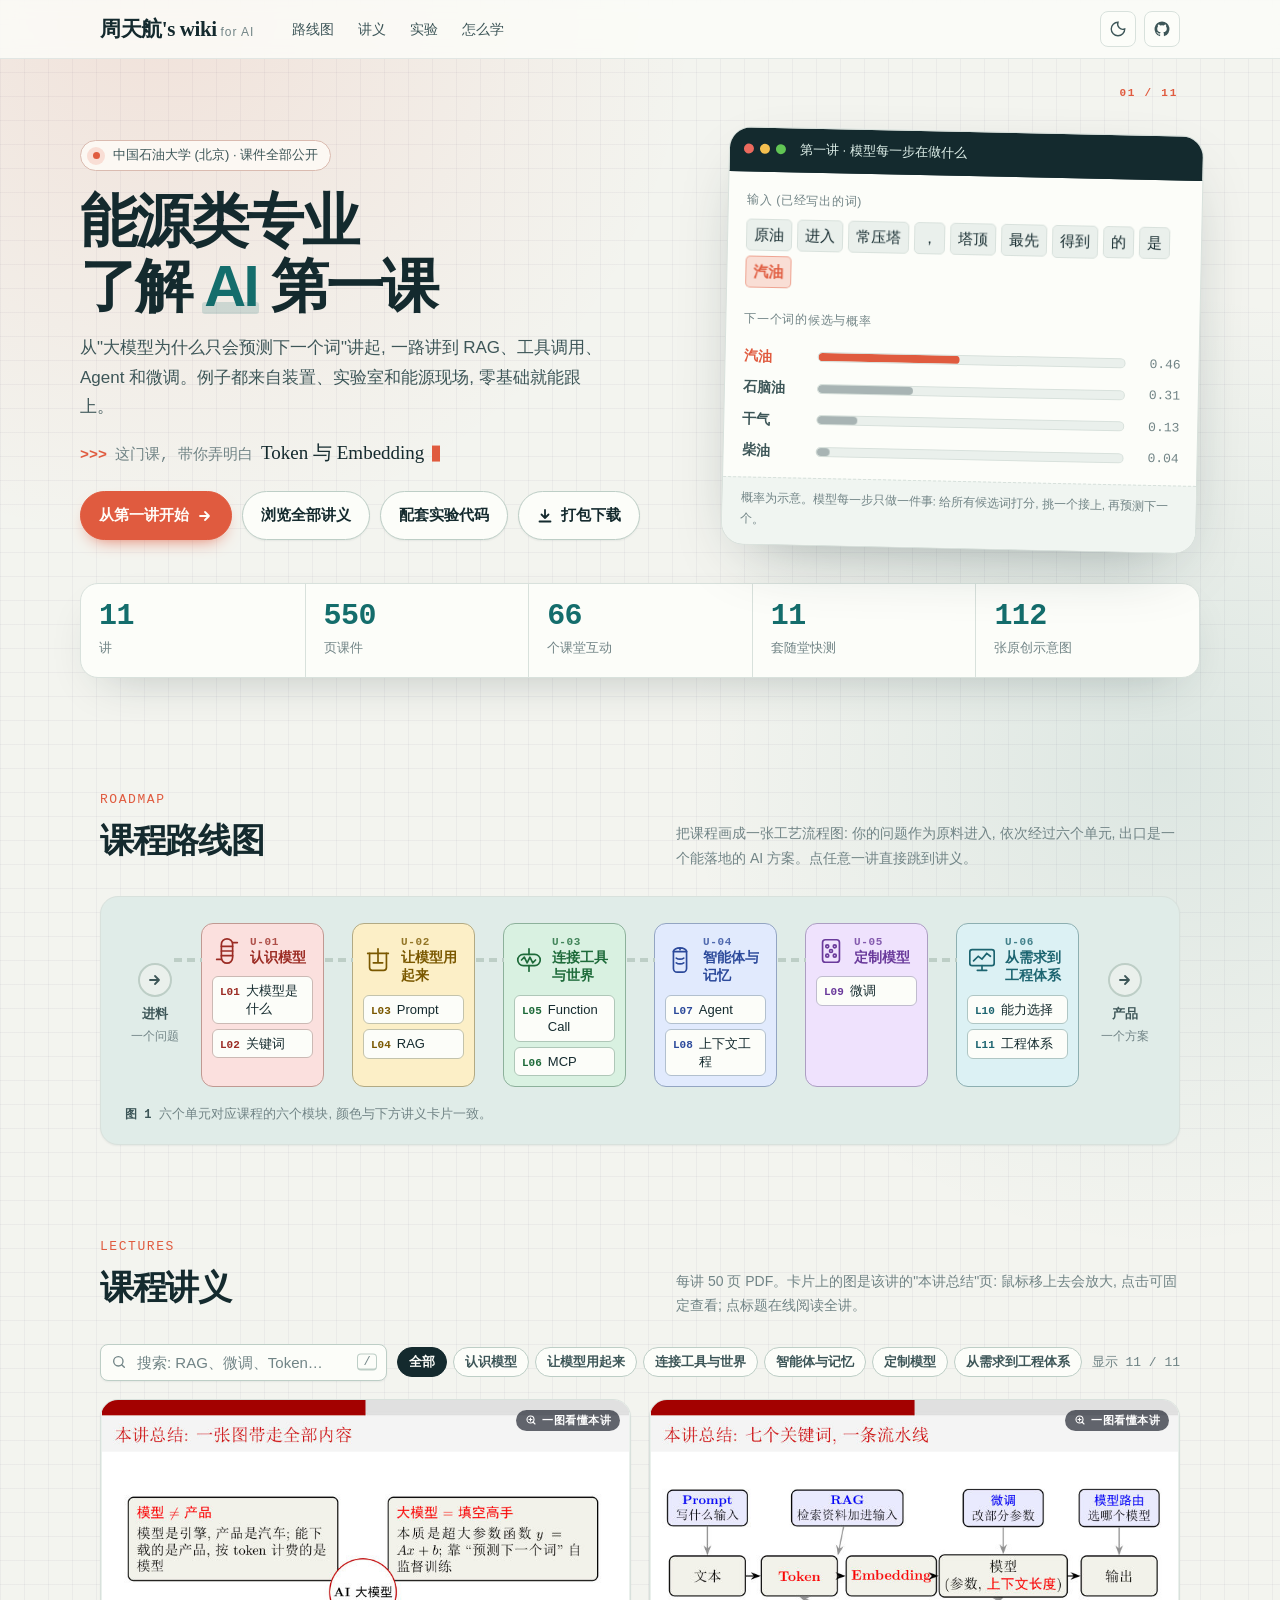
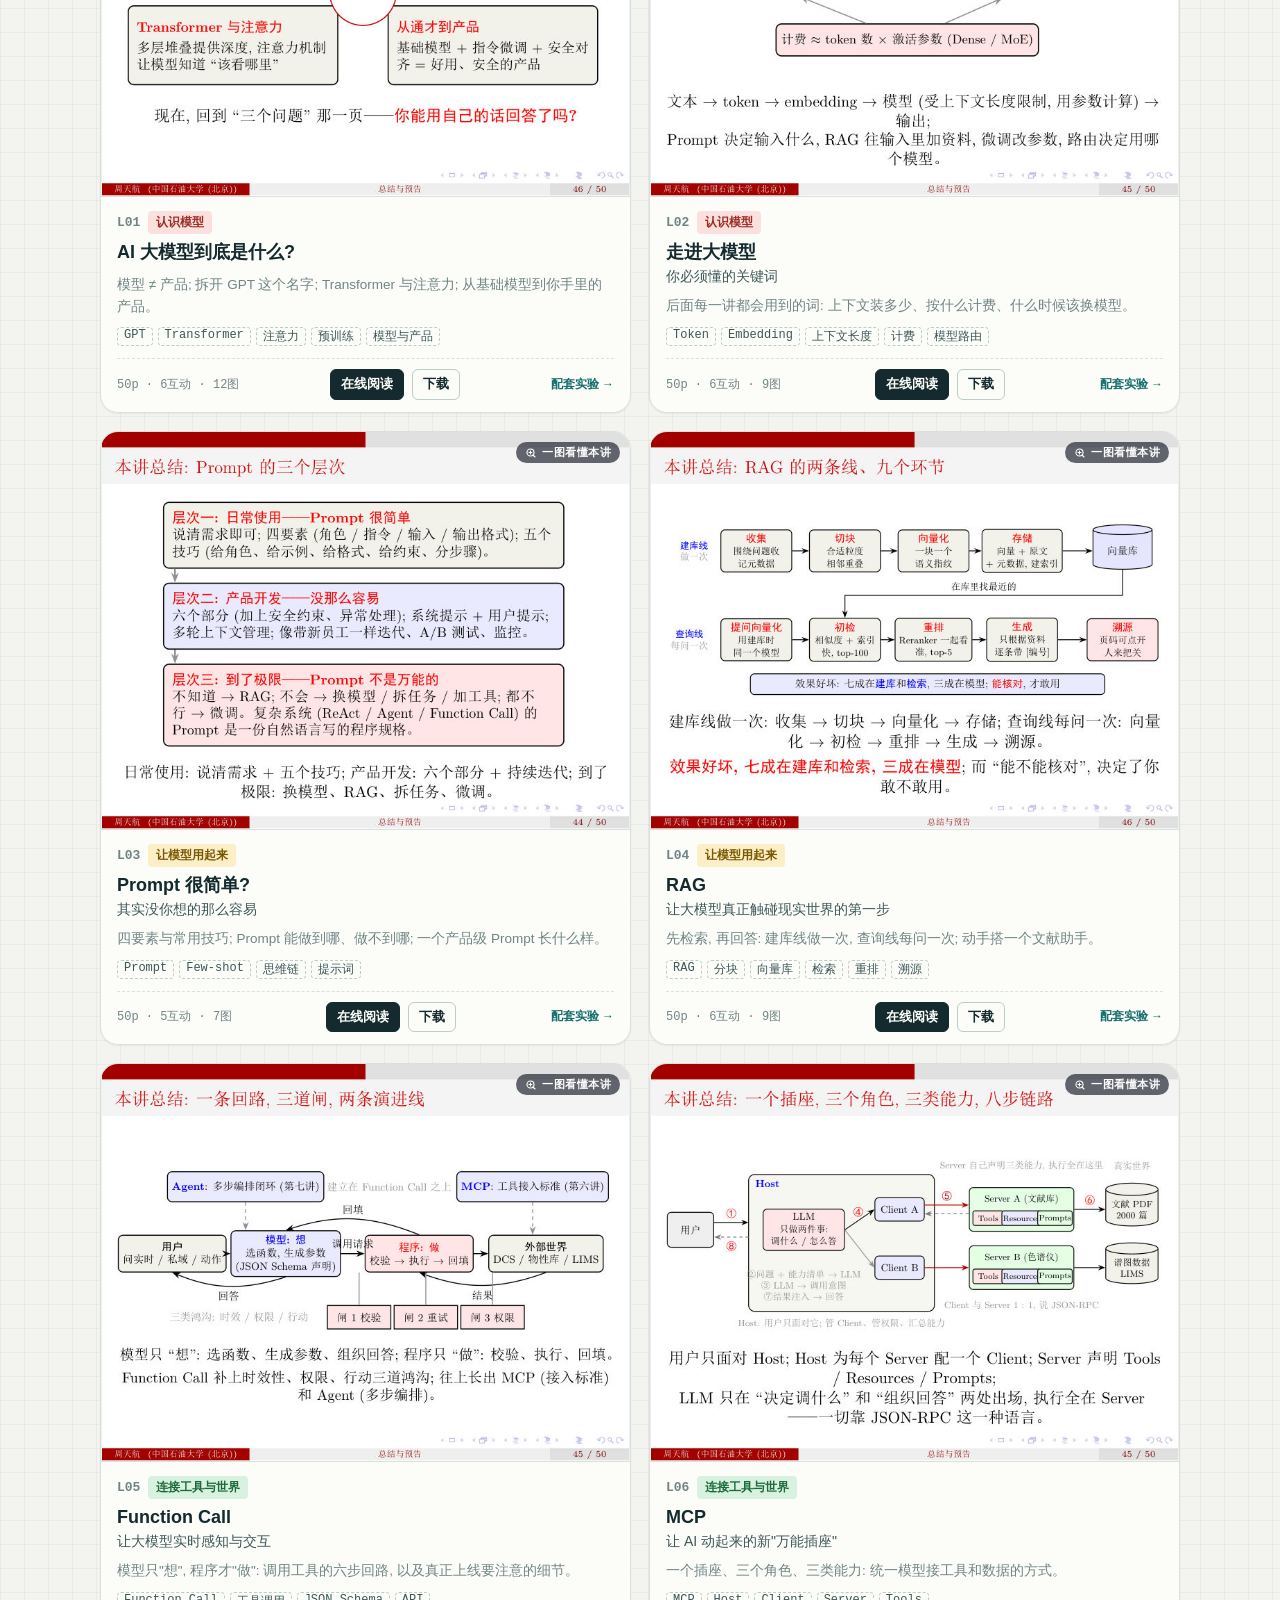
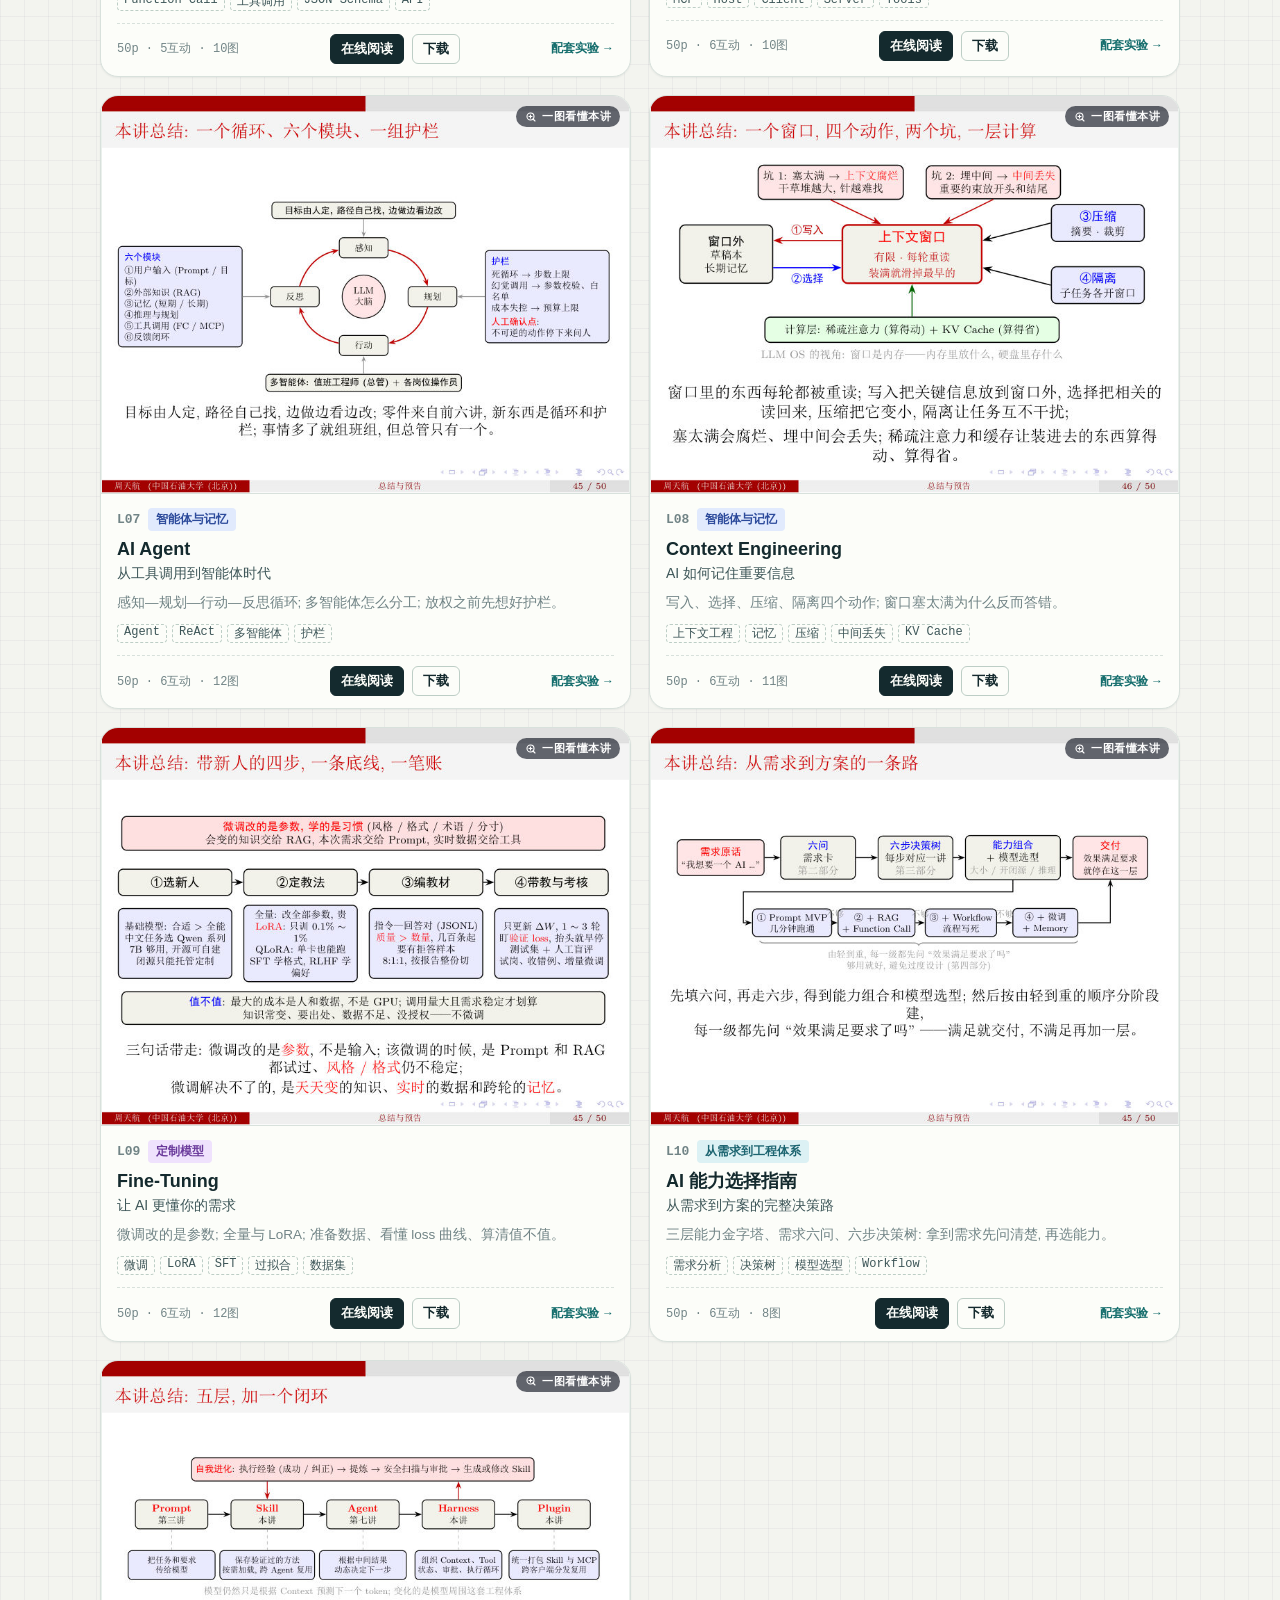
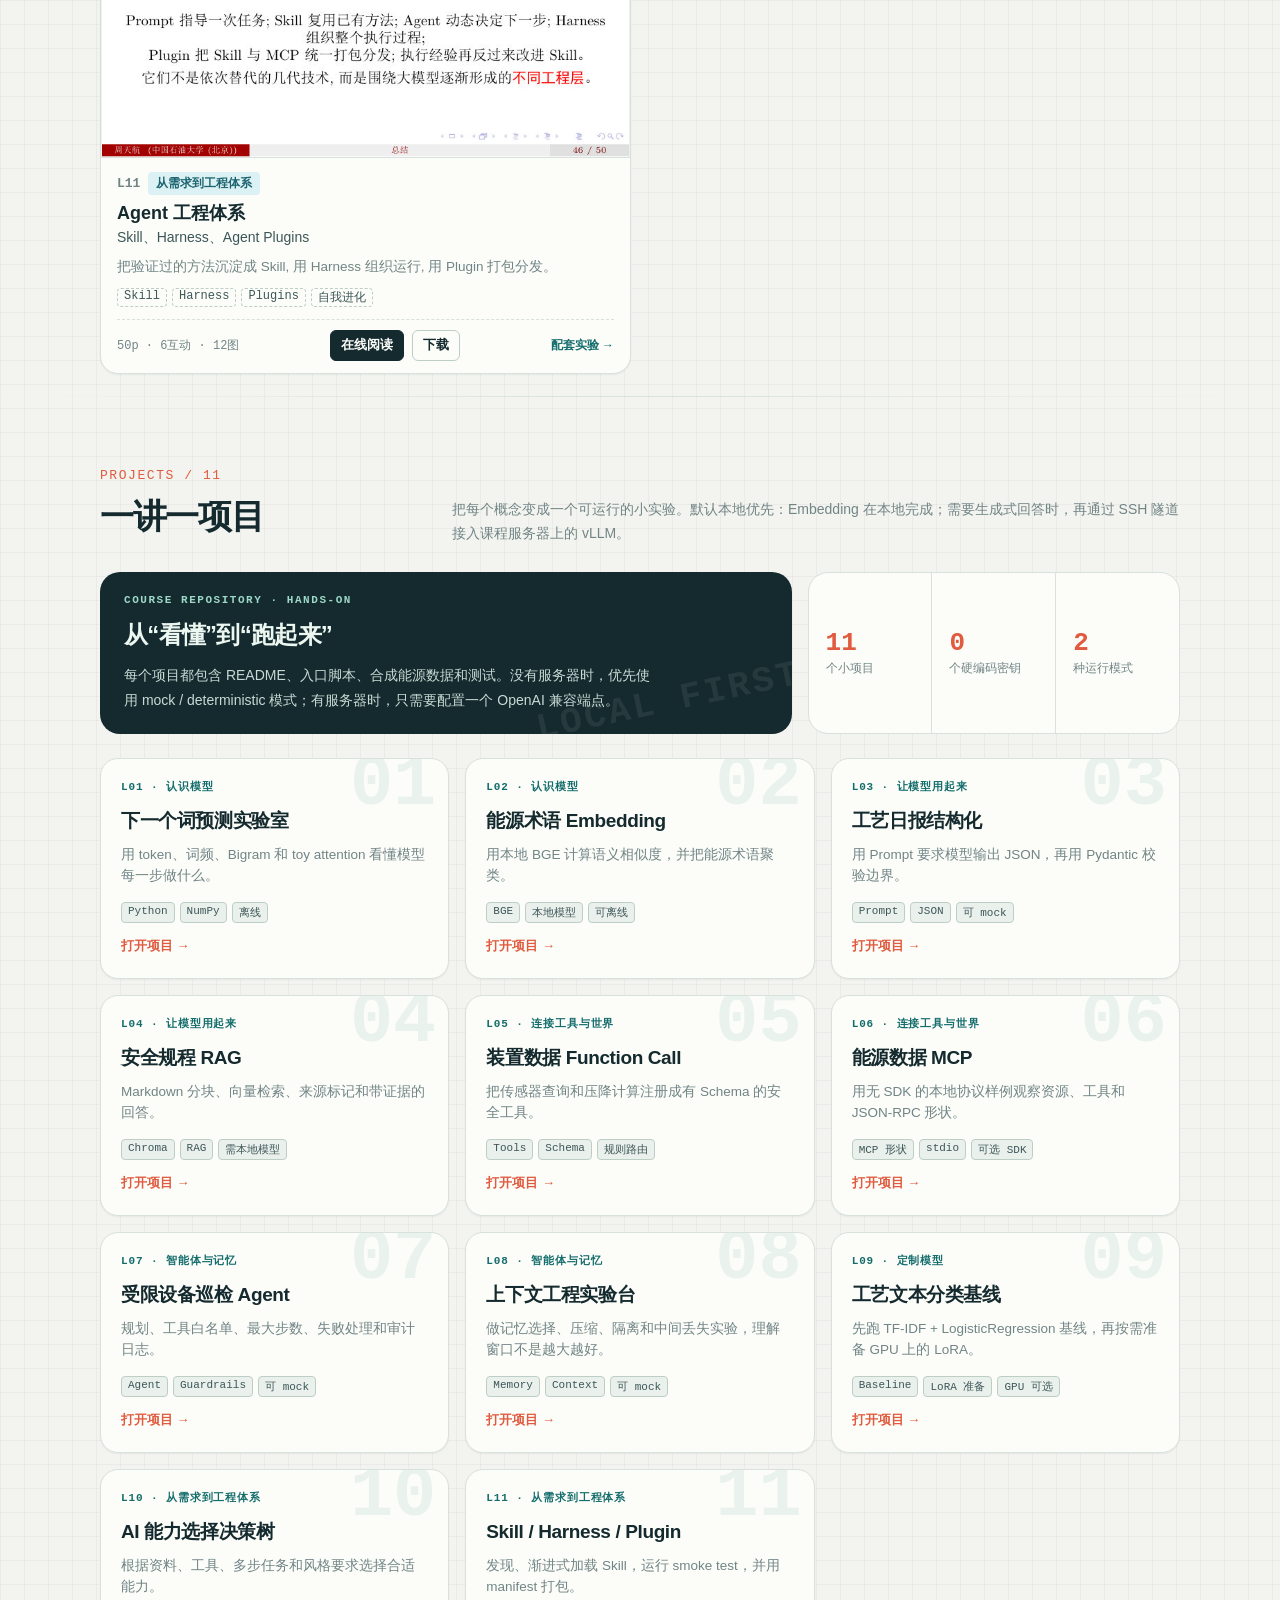
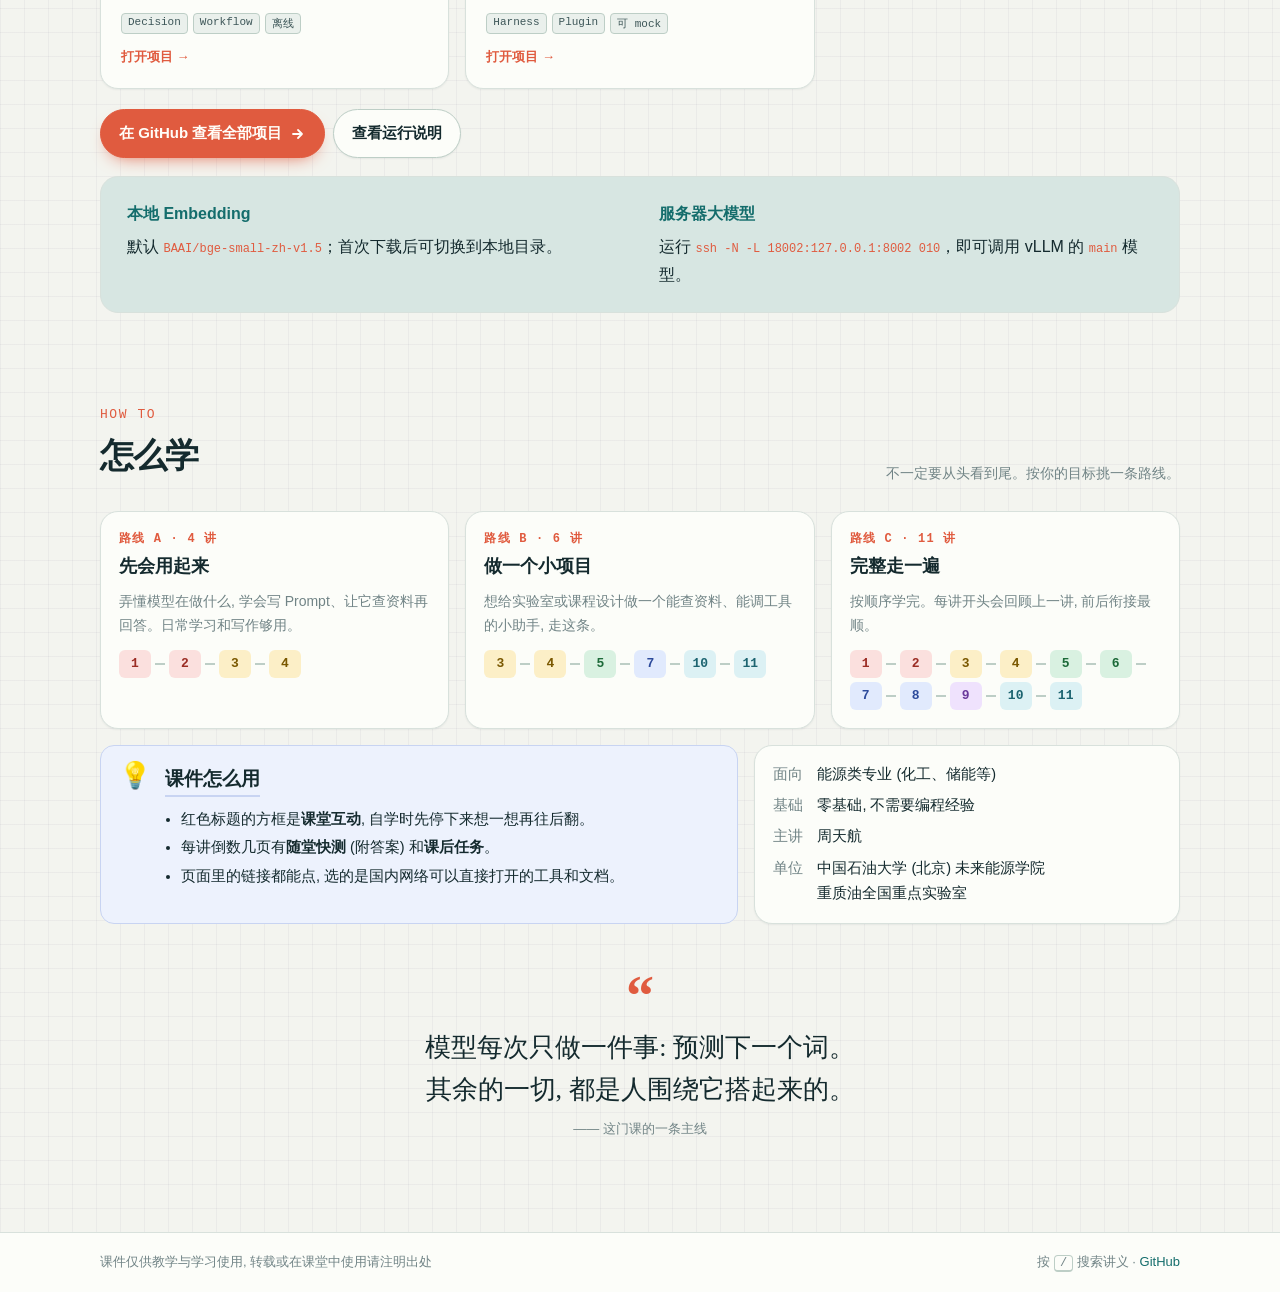
==== commit e9b5264e: "feat: add hands-on AI literacy projects" ====
--- a/index.html
+++ b/index.html
@@ -1,891 +1,997 @@
-<!doctype html>
-<html lang="zh-CN">
-<head>
-<meta charset="utf-8">
-<meta name="viewport" content="width=device-width, initial-scale=1">
-<title>能源类专业了解 AI 第一课</title>
-<meta name="description" content="能源类专业了解 AI 第一课 · 面向化工、储能等能源类专业的 AI 大模型入门课件 (11 讲) · 中国石油大学 (北京)">
-<meta name="color-scheme" content="light dark">
-<link rel="icon" href="data:image/svg+xml,<svg xmlns='http://www.w3.org/2000/svg' viewBox='0 0 100 100'><text y='.9em' font-size='90'>⚡</text></svg>">
-<script>
-  // 在渲染前确定主题, 避免闪烁
-  (function () {
-    try { var t = localStorage.getItem('theme'); if (t === 'dark' || t === 'light') document.documentElement.dataset.theme = t; } catch (e) {}
-  })();
-</script>
-<style>
-  /* ================= 设计变量 ================= */
-  :root {
-    --bg: #f4f2ec;           /* 暖白纸色 */
-    --grid: rgba(30, 40, 70, .045);
-    --paper: #fffdf8;
-    --paper-2: #f8f5ee;
-    --ink: #1c2233;
-    --ink-2: #454c5f;
-    --muted: #7a8093;
-    --line: #e3dfd4;
-    --line-2: #d6d1c3;
-    --link: #2f3a9e;
-    --accent: #b3261e;       /* 石大红 */
-    --accent-soft: #f6e3e1;
-    --focus: #2f3a9e;
-    --shadow-1: 0 1px 2px rgba(28, 34, 51, .06);
-    --shadow-2: 0 1px 2px rgba(28, 34, 51, .05), 0 12px 32px -12px rgba(28, 34, 51, .18);
-    --note-bg: #edf2fd; --note-line: #c8d4f2;
-    --m1: #fbe0de; --m1i: #9b2c24;
-    --m2: #fcefc7; --m2i: #7a5800;
-    --m3: #d9f1e1; --m3i: #1d6a39;
-    --m4: #e1eafd; --m4i: #2c4a9b;
-    --m5: #efe2fd; --m5i: #6a3a9b;
-    --m6: #dcf1f4; --m6i: #1c6470;
-    --hand: "Kaiti SC", "STKaiti", "KaiTi", "楷体", "Songti SC", serif;
-    --sans: -apple-system, "Segoe UI", "PingFang SC", "Hiragino Sans GB", "Microsoft YaHei", "Noto Sans CJK SC", sans-serif;
-    --mono: "JetBrains Mono", "Cascadia Code", "SFMono-Regular", Consolas, "Courier New", monospace;
-    --radius: 10px;
-  }
-  :root[data-theme="dark"] {
-    --bg: #12141a; --grid: rgba(200, 210, 255, .035); --paper: #1a1d25; --paper-2: #20242e;
-    --ink: #e8e9ee; --ink-2: #c3c7d3; --muted: #9096a8; --line: #2b303c; --line-2: #3a404e;
-    --link: #a4acff; --accent: #ff8a7f; --accent-soft: #3a2220; --focus: #a4acff;
-    --shadow-1: 0 1px 2px rgba(0,0,0,.4); --shadow-2: 0 1px 2px rgba(0,0,0,.4), 0 16px 36px -14px rgba(0,0,0,.6);
-    --note-bg: #1d2740; --note-line: #33436f;
-    --m1: #4a2523; --m1i: #ffb3aa; --m2: #463a1a; --m2i: #ffd66e; --m3: #1c3a28; --m3i: #8ee0a9;
-    --m4: #21304f; --m4i: #a8c0ff; --m5: #35264a; --m5i: #d6b5ff; --m6: #1b3a40; --m6i: #8cd7e3;
-  }
-  @media (prefers-color-scheme: dark) {
-    :root:not([data-theme="light"]) {
-      --bg: #12141a; --grid: rgba(200, 210, 255, .035); --paper: #1a1d25; --paper-2: #20242e;
-      --ink: #e8e9ee; --ink-2: #c3c7d3; --muted: #9096a8; --line: #2b303c; --line-2: #3a404e;
-      --link: #a4acff; --accent: #ff8a7f; --accent-soft: #3a2220; --focus: #a4acff;
-      --shadow-1: 0 1px 2px rgba(0,0,0,.4); --shadow-2: 0 1px 2px rgba(0,0,0,.4), 0 16px 36px -14px rgba(0,0,0,.6);
-      --note-bg: #1d2740; --note-line: #33436f;
-      --m1: #4a2523; --m1i: #ffb3aa; --m2: #463a1a; --m2i: #ffd66e; --m3: #1c3a28; --m3i: #8ee0a9;
-      --m4: #21304f; --m4i: #a8c0ff; --m5: #35264a; --m5i: #d6b5ff; --m6: #1b3a40; --m6i: #8cd7e3;
-    }
-  }
-
-  /* ================= 基础 ================= */
-  * { box-sizing: border-box; }
-  [hidden] { display: none !important; }
-  html { -webkit-text-size-adjust: 100%; scroll-behavior: smooth; }
-  body {
-    margin: 0; color: var(--ink); font: 16px/1.75 var(--sans);
-    background-color: var(--bg);
-    background-image:
-      linear-gradient(var(--grid) 1px, transparent 1px),
-      linear-gradient(90deg, var(--grid) 1px, transparent 1px);
-    background-size: 24px 24px;              /* 坐标纸 */
-  }
-  [id] { scroll-margin-top: 80px; }
-  a { color: var(--link); text-decoration: none; }
-  a:hover { text-decoration: underline; text-underline-offset: 3px; }
-  :focus-visible { outline: 2px solid var(--focus); outline-offset: 2px; border-radius: 4px; }
-  .container { max-width: 1120px; margin: 0 auto; padding-inline: 20px; }
-  .hand { font-family: var(--hand); }
-  .mono { font-family: var(--mono); }
-  .sr-only { position: absolute; width: 1px; height: 1px; overflow: hidden; clip: rect(0 0 0 0); white-space: nowrap; }
-
-  /* ================= 顶栏 ================= */
-  .bar { position: sticky; top: 0; z-index: 20; border-bottom: 1px solid var(--line);
-         background: color-mix(in srgb, var(--paper) 88%, transparent); backdrop-filter: saturate(1.4) blur(8px); }
-  .bar-in { display: flex; align-items: center; gap: 16px; height: 58px; }
-  .brand { font-family: var(--hand); font-weight: 700; font-size: 21px; color: var(--ink); white-space: nowrap; }
-  .brand small { font: 400 12px var(--sans); color: var(--muted); letter-spacing: .08em; margin-left: 4px; }
-  .brand:hover { text-decoration: none; }
-  .bar nav { display: flex; gap: 4px; margin-left: 12px; }
-  .bar nav a { color: var(--ink-2); font-size: 14px; padding: 6px 10px; border-radius: 6px; }
-  .bar nav a:hover { background: var(--paper-2); text-decoration: none; }
-  .bar-right { margin-left: auto; display: flex; align-items: center; gap: 8px; }
-  .icon-btn { display: inline-grid; place-items: center; width: 36px; height: 36px; border-radius: 8px;
-              border: 1px solid var(--line); background: var(--paper); color: var(--ink-2); cursor: pointer; }
-  .icon-btn:hover { background: var(--paper-2); text-decoration: none; }
-  .icon-btn svg { width: 18px; height: 18px; }
-  .kbd { font: 12px var(--mono); border: 1px solid var(--line-2); border-bottom-width: 2px; border-radius: 4px;
-         padding: 0 5px; color: var(--muted); background: var(--paper); }
-
-  /* ================= 首屏 ================= */
-  .hero { padding: 56px 0 28px; }
-  .hero-grid { display: grid; grid-template-columns: 1.1fr .9fr; gap: 40px; align-items: center; }
-  .eyebrow { display: inline-flex; align-items: center; gap: 8px; font-size: 13px; color: var(--ink-2);
-             border: 1px solid var(--line); background: var(--paper); border-radius: 999px; padding: 3px 12px 3px 6px; }
-  .eyebrow .dot { width: 18px; height: 18px; border-radius: 50%; background: var(--accent-soft); display: grid; place-items: center; }
-  .eyebrow .dot::after { content: ""; width: 7px; height: 7px; border-radius: 50%; background: var(--accent);
-                         animation: pulse 2.4s ease-in-out infinite; }
-  @keyframes pulse { 50% { transform: scale(.55); opacity: .6; } }
-  h1 { font-size: clamp(34px, 5.6vw, 58px); line-height: 1.12; letter-spacing: -.01em; margin: 18px 0 14px; font-weight: 800; }
-  h1 .ai { position: relative; color: var(--accent); white-space: nowrap; }
-  h1 .ai::after { content: ""; position: absolute; left: -2px; right: -2px; bottom: .06em; height: .22em;
-                  background: var(--accent-soft); z-index: -1; border-radius: 3px; }
-  .lede { font-size: 17px; color: var(--ink-2); max-width: 34em; margin: 0 0 14px; }
-  .typer { font-family: var(--mono); font-size: 15px; color: var(--muted); display: flex; flex-wrap: wrap;
-           align-items: baseline; gap: 8px; min-height: 1.8em; margin-bottom: 22px; }
-  .typer .p { color: var(--accent); font-weight: 700; }
-  .typer .t { font-family: var(--hand); font-size: 19px; color: var(--ink); }
-  .caret { display: inline-block; width: .5em; height: 1.05em; transform: translateY(.17em); background: var(--accent);
-           animation: blink 1s steps(1) infinite; }
-  @keyframes blink { 50% { opacity: 0; } }
-  .cta { display: flex; flex-wrap: wrap; gap: 10px; }
-  .btn { display: inline-flex; align-items: center; gap: 8px; font-size: 15px; font-weight: 600; padding: 10px 16px;
-         border-radius: 8px; border: 1px solid var(--line-2); background: var(--paper); color: var(--ink);
-         box-shadow: var(--shadow-1); transition: transform .15s ease, box-shadow .15s ease; }
-  .btn:hover { text-decoration: none; transform: translateY(-1px); box-shadow: var(--shadow-2); }
-  .btn.primary { background: var(--ink); color: var(--paper); border-color: var(--ink); }
-  .btn svg { width: 16px; height: 16px; }
-
-  /* 首屏右侧: 下一个词预测演示 */
-  .demo { background: var(--paper); border: 1px solid var(--line); border-radius: 14px; box-shadow: var(--shadow-2);
-          overflow: hidden; }
-  .demo-head { display: flex; align-items: center; gap: 8px; padding: 10px 14px; border-bottom: 1px solid var(--line);
-               background: var(--paper-2); font-size: 13px; color: var(--muted); }
-  .demo-head .lights { display: flex; gap: 6px; margin-right: 6px; }
-  .demo-head .lights i { width: 10px; height: 10px; border-radius: 50%; background: var(--line-2); display: block; }
-  .demo-head .lights i:first-child { background: #ec6a5e; } .demo-head .lights i:nth-child(2) { background: #f4bf4f; }
-  .demo-head .lights i:nth-child(3) { background: #61c554; }
-  .demo-body { padding: 18px 18px 14px; }
-  .demo-label { font-size: 12px; color: var(--muted); letter-spacing: .06em; margin-bottom: 8px; }
-  .tokens { display: flex; flex-wrap: wrap; gap: 5px; min-height: 76px; align-content: flex-start; }
-  .tok { font-size: 15px; padding: 2px 7px; border-radius: 5px; background: var(--paper-2); border: 1px solid var(--line);
-         color: var(--ink); animation: pop .25s ease both; }
-  .tok.new { background: var(--accent-soft); border-color: color-mix(in srgb, var(--accent) 45%, transparent); color: var(--accent); font-weight: 700; }
-  @keyframes pop { from { transform: translateY(4px); opacity: 0; } }
-  .cands { margin-top: 14px; display: grid; gap: 7px; }
-  .cand { display: grid; grid-template-columns: 4.6em 1fr 3.2em; align-items: center; gap: 10px; font-size: 14px; }
-  .cand .w { font-weight: 600; color: var(--ink-2); }
-  .cand .track { height: 10px; border-radius: 99px; background: var(--paper-2); border: 1px solid var(--line); overflow: hidden; }
-  .cand .track { display: block; }
-  .cand .fill { display: block; height: 100%; width: 0; border-radius: 99px; background: var(--muted); opacity: .55;
-                transition: width .7s cubic-bezier(.2, .8, .2, 1); }
-  .cand.best .fill { background: var(--accent); opacity: 1; }
-  .cand.best .w { color: var(--accent); }
-  .cand .v { font: 13px var(--mono); color: var(--muted); text-align: right; }
-  .demo-foot { font-size: 12px; color: var(--muted); padding: 10px 18px 14px; border-top: 1px dashed var(--line); }
-
-  /* ================= 数据条 ================= */
-  .stats { display: grid; grid-template-columns: repeat(5, 1fr); margin: 34px 0 0; background: var(--paper);
-           border: 1px solid var(--line); border-radius: var(--radius); box-shadow: var(--shadow-1); }
-  .stat { padding: 16px 18px; border-left: 1px solid var(--line); }
-  .stat:first-child { border-left: 0; }
-  .stat b { display: block; font: 800 30px/1.1 var(--mono); letter-spacing: -.02em; }
-  .stat span { font-size: 13px; color: var(--muted); }
-
-  /* ================= 通用区块 ================= */
-  section { padding: 56px 0 8px; }
-  .sec-head { display: flex; align-items: end; justify-content: space-between; gap: 16px; flex-wrap: wrap; margin-bottom: 20px; }
-  .sec-head h2 { margin: 0; font-size: 28px; letter-spacing: -.01em; }
-  .sec-head h2 small { display: block; font: 400 13px var(--mono); color: var(--accent); letter-spacing: .12em; margin-bottom: 4px; }
-  .sec-head p { margin: 0; color: var(--muted); font-size: 14px; max-width: 36em; }
-
-  /* ================= 路线图: 工艺流程图 ================= */
-  .flow { background: var(--paper); border: 1px solid var(--line); border-radius: 14px; box-shadow: var(--shadow-2);
-          padding: 26px 22px 18px; position: relative; overflow: hidden; }
-  .flow-row { display: grid; grid-template-columns: auto repeat(6, 1fr) auto; align-items: stretch; gap: 0; }
-  .io { display: grid; place-items: center; text-align: center; font-size: 12px; color: var(--muted); padding: 0 8px; }
-  .io b { display: block; font-size: 13px; color: var(--ink-2); }
-  .io .nozzle { width: 34px; height: 34px; border-radius: 50%; border: 2px solid var(--line-2); display: grid; place-items: center;
-                margin: 0 auto 6px; background: var(--paper-2); }
-  .io .nozzle svg { width: 16px; height: 16px; color: var(--ink-2); }
-  .unit { position: relative; display: flex; flex-direction: column; margin: 0 14px; padding: 12px 10px 10px;
-          border-radius: 12px; border: 1.5px solid color-mix(in srgb, var(--mi) 40%, var(--line)); background: var(--mc); }
-  .unit::before { /* 管线 */ content: ""; position: absolute; top: 34px; right: 100%; width: 28px; height: 4px;
-                  background: repeating-linear-gradient(90deg, var(--line-2) 0 8px, transparent 8px 13px);
-                  background-size: 13px 4px; animation: flow 1.1s linear infinite; }
-  .flow-row > .unit:last-of-type::after { content: ""; position: absolute; top: 34px; left: 100%; width: 28px; height: 4px;
-                  background: repeating-linear-gradient(90deg, var(--line-2) 0 8px, transparent 8px 13px);
-                  background-size: 13px 4px; animation: flow 1.1s linear infinite; }
-  @keyframes flow { to { background-position: 13px 0; } }
-  .unit-top { display: flex; align-items: center; gap: 8px; color: var(--mi); }
-  .unit-top svg { width: 30px; height: 30px; flex: none; }
-  .unit-top .tag-id { font: 700 11px var(--mono); letter-spacing: .06em; opacity: .8; }
-  .unit-top .nm { font-weight: 700; font-size: 14px; line-height: 1.3; }
-  .unit ol { list-style: none; margin: 10px 0 0; padding: 0; display: grid; gap: 5px; }
-  .unit ol a { display: flex; gap: 6px; align-items: baseline; font-size: 13px; line-height: 1.35; color: var(--ink);
-               background: var(--paper); border: 1px solid color-mix(in srgb, var(--mi) 22%, var(--line)); border-radius: 6px; padding: 5px 7px; }
-  .unit ol a:hover { text-decoration: none; border-color: var(--mi); }
-  .unit ol a .n { font: 700 11px var(--mono); color: var(--mi); }
-  .flow-caption { margin: 16px 2px 0; font-size: 13px; color: var(--muted); display: flex; gap: 8px; align-items: baseline; }
-  .flow-caption::before { content: "图 1"; font: 700 12px var(--mono); color: var(--ink-2); }
-
-  .mod1 { --mc: var(--m1); --mi: var(--m1i); } .mod2 { --mc: var(--m2); --mi: var(--m2i); }
-  .mod3 { --mc: var(--m3); --mi: var(--m3i); } .mod4 { --mc: var(--m4); --mi: var(--m4i); }
-  .mod5 { --mc: var(--m5); --mi: var(--m5i); } .mod6 { --mc: var(--m6); --mi: var(--m6i); }
-
-  /* ================= 讲义 ================= */
-  .toolbar { display: flex; flex-wrap: wrap; gap: 10px; align-items: center; margin-bottom: 18px; }
-  .search { position: relative; flex: 1 1 260px; max-width: 380px; }
-  .search input { width: 100%; font: 15px var(--sans); color: var(--ink); background: var(--paper); border: 1px solid var(--line-2);
-                  border-radius: 8px; padding: 9px 44px 9px 36px; box-shadow: var(--shadow-1); }
-  .search input::placeholder { color: var(--muted); }
-  .search svg { position: absolute; left: 11px; top: 50%; transform: translateY(-50%); width: 16px; height: 16px; color: var(--muted); }
-  .search .kbd { position: absolute; right: 10px; top: 50%; transform: translateY(-50%); }
-  .chips { display: flex; flex-wrap: wrap; gap: 6px; }
-  .chip { font: 600 13px var(--sans); padding: 5px 11px; border-radius: 999px; cursor: pointer; border: 1px solid var(--line-2);
-          background: var(--paper); color: var(--ink-2); }
-  .chip[aria-pressed="true"] { background: var(--ink); color: var(--paper); border-color: var(--ink); }
-  .chip.mod1[aria-pressed="true"], .chip.mod2[aria-pressed="true"], .chip.mod3[aria-pressed="true"],
-  .chip.mod4[aria-pressed="true"], .chip.mod5[aria-pressed="true"], .chip.mod6[aria-pressed="true"] {
-    background: var(--mc); color: var(--mi); border-color: var(--mi); }
-  .count { margin-left: auto; font: 13px var(--mono); color: var(--muted); }
-
-  .cards { display: grid; grid-template-columns: repeat(2, 1fr); gap: 18px; }
-  .card { display: flex; flex-direction: column; background: var(--paper); border: 1px solid var(--line);
-          border-radius: var(--radius); box-shadow: var(--shadow-1); overflow: hidden; transition: box-shadow .2s ease, transform .2s ease; }
-  .card:hover { box-shadow: var(--shadow-2); transform: translateY(-2px); }
-  .card:target { outline: 2px solid var(--accent); outline-offset: 2px; }
-  /* 整张总结图完整显示, 不裁切 */
-  .thumb { position: relative; display: block; width: 100%; border: 0; padding: 0; margin: 0; cursor: zoom-in;
-           background: #fff; border-bottom: 1px solid var(--line); aspect-ratio: 760 / 571; overflow: hidden; }
-  .thumb img { display: block; width: 100%; height: 100%; object-fit: contain; }
-  .thumb .ov { position: absolute; right: 10px; top: 10px; display: inline-flex; align-items: center; gap: 5px;
-               font: 600 11px var(--sans); color: #fff; background: rgba(20, 24, 36, .72);
-               padding: 3px 9px; border-radius: 99px; letter-spacing: .04em; opacity: .9; transition: opacity .2s ease; }
-  .thumb .ov svg { width: 12px; height: 12px; }
-  .thumb:hover .ov { opacity: 1; }
-
-  /* 悬停放大预览 (仅鼠标设备) */
-  .peek { position: fixed; z-index: 40; width: min(900px, 60vw); pointer-events: none; opacity: 0; transform: scale(.97);
-          transition: opacity .16s ease, transform .16s ease; background: #fff; border-radius: 10px; overflow: hidden;
-          box-shadow: 0 24px 60px rgba(10, 14, 24, .35), 0 0 0 1px rgba(10, 14, 24, .08); }
-  .peek.on { opacity: 1; transform: none; }
-  .peek img { display: block; width: 100%; height: auto; aspect-ratio: 1400 / 1051; background: #fff; }
-  .peek-cap { font: 600 13px var(--sans); color: #1c2233; background: #f8f5ee; padding: 7px 12px; border-top: 1px solid #e3dfd4; }
-  .card-body { padding: 14px 16px 12px; display: flex; flex-direction: column; min-width: 0; }
-  .card-top { display: flex; align-items: center; gap: 8px; }
-  .num { font: 800 13px var(--mono); color: var(--muted); }
-  .tag { font-size: 12px; font-weight: 700; padding: 1px 8px; border-radius: 4px; background: var(--mc); color: var(--mi); }
-  .card h3 { margin: 6px 0 2px; font-size: 18px; line-height: 1.35; }
-  .card h3 a { color: var(--ink); }
-  .card .sub { font-size: 14px; color: var(--ink-2); line-height: 1.5; }
-  .card .hook { font-size: 13.5px; color: var(--muted); line-height: 1.6; margin: 8px 0 10px; }
-  .kw { display: flex; flex-wrap: wrap; gap: 5px; margin-bottom: 12px; }
-  .kw span { font: 12px var(--mono); padding: 0 6px; border-radius: 4px; border: 1px dashed var(--line-2); color: var(--ink-2); }
-  .card-foot { margin-top: auto; display: flex; align-items: center; gap: 8px; flex-wrap: wrap; border-top: 1px dashed var(--line); padding-top: 10px; }
-  .meta { font: 12px var(--mono); color: var(--muted); margin-right: auto; }
-  .mini { font-size: 13px; font-weight: 600; padding: 3px 10px; border-radius: 6px; border: 1px solid var(--line-2); color: var(--ink); background: var(--paper); }
-  .mini:hover { text-decoration: none; background: var(--paper-2); }
-  .mini.dark { background: var(--ink); color: var(--paper); border-color: var(--ink); }
-  .empty { display: none; text-align: center; color: var(--muted); padding: 30px; border: 1px dashed var(--line-2); border-radius: var(--radius); }
-  mark { background: color-mix(in srgb, #ffd54a 55%, transparent); color: inherit; border-radius: 2px; padding: 0 1px; }
-
-  /* ================= 配套实验 ================= */
-  .project-intro { max-width: 760px; color: var(--muted); line-height: 1.7; }
-  .project-grid { display: grid; grid-template-columns: repeat(3, 1fr); gap: 14px; margin-top: 22px; }
-  .project-card { display: flex; flex-direction: column; min-height: 178px; padding: 16px; background: var(--paper); border: 1px solid var(--line); border-radius: var(--radius); box-shadow: var(--shadow-1); }
-  .project-card:hover { border-color: var(--accent); transform: translateY(-2px); transition: transform .18s ease, border-color .18s ease; }
-  .project-card .project-no { font: 700 12px var(--mono); color: var(--accent); letter-spacing: .08em; }
-  .project-card h3 { margin: 7px 0 5px; font-size: 17px; }
-  .project-card p { margin: 0; color: var(--muted); font-size: 13.5px; line-height: 1.55; }
-  .project-card .project-tags { display: flex; flex-wrap: wrap; gap: 5px; margin-top: auto; padding-top: 12px; }
-  .project-tags span { font: 11px var(--mono); padding: 2px 6px; color: var(--ink-2); border: 1px dashed var(--line-2); border-radius: 4px; }
-  .project-actions { display: flex; gap: 8px; flex-wrap: wrap; margin-top: 24px; }
-  .project-setup { display: grid; grid-template-columns: 1fr 1fr; gap: 14px; margin-top: 18px; }
-  .project-setup .setup-box { padding: 15px 17px; background: var(--paper-2); border: 1px solid var(--line); border-radius: var(--radius); }
-  .project-setup b { display: block; margin-bottom: 5px; }
-  .project-setup code { font: 12px var(--mono); word-break: break-word; }
-  @media (max-width: 900px) { .project-grid { grid-template-columns: repeat(2, 1fr); } .project-setup { grid-template-columns: 1fr; } }
-  @media (max-width: 560px) { .project-grid { grid-template-columns: 1fr; } }
-
-  /* ================= 怎么学 ================= */
-  .paths { display: grid; grid-template-columns: repeat(3, 1fr); gap: 16px; }
-  .path { background: var(--paper); border: 1px solid var(--line); border-radius: var(--radius); padding: 18px; box-shadow: var(--shadow-1); position: relative; }
-  .path .lvl { font: 700 12px var(--mono); color: var(--accent); letter-spacing: .1em; }
-  .path h3 { margin: 4px 0 6px; font-size: 18px; }
-  .path p { margin: 0 0 12px; font-size: 14px; color: var(--muted); }
-  .route { display: flex; flex-wrap: wrap; align-items: center; gap: 4px; }
-  .route a { font: 700 13px var(--mono); min-width: 32px; height: 28px; display: inline-grid; place-items: center; border-radius: 6px;
-             background: var(--mc); color: var(--mi); }
-  .route a:hover { text-decoration: none; outline: 1.5px solid var(--mi); }
-  .route i { width: 10px; height: 2px; background: var(--line-2); display: inline-block; }
-
-  .notebox { display: grid; grid-template-columns: 1.2fr .8fr; gap: 16px; margin-top: 16px; }
-  .note { display: flex; gap: 14px; background: var(--note-bg); border: 1px solid var(--note-line); border-radius: var(--radius); padding: 16px 18px; }
-  .note .ico { font-size: 26px; line-height: 1; }
-  .note b { font-family: var(--hand); font-size: 19px; display: inline-block; border-bottom: 2px solid var(--note-line); margin-bottom: 6px; }
-  .note ul { margin: 4px 0 0; padding-left: 1.1em; font-size: 14.5px; }
-  .note li { margin: 3px 0; }
-  .info { background: var(--paper); border: 1px solid var(--line); border-radius: var(--radius); padding: 16px 18px; font-size: 14.5px; }
-  .info dl { margin: 0; display: grid; grid-template-columns: auto 1fr; gap: 6px 14px; }
-  .info dt { color: var(--muted); }
-  .info dd { margin: 0; }
-
-  blockquote { margin: 56px auto 0; max-width: 760px; text-align: center; font-family: var(--hand); font-size: clamp(20px, 2.6vw, 26px);
-               line-height: 1.6; color: var(--ink); }
-  blockquote::before { content: "“"; display: block; font: 700 56px/0.6 Georgia, serif; color: var(--accent); margin-bottom: 14px; }
-  blockquote cite { display: block; margin-top: 10px; font: normal 13px var(--sans); color: var(--muted); }
-
-  footer { margin-top: 56px; border-top: 1px solid var(--line); background: var(--paper); }
-  .foot { display: flex; flex-wrap: wrap; gap: 8px 20px; align-items: center; justify-content: space-between; padding-block: 18px;
-          font-size: 13px; color: var(--muted); }
-
-  /* ================= 大图 ================= */
-  dialog { border: 0; padding: 0; border-radius: 12px; max-width: min(1000px, 94vw); width: 100%; background: var(--paper); color: var(--ink);
-           box-shadow: 0 30px 80px rgba(0,0,0,.4); }
-  dialog::backdrop { background: rgba(12, 14, 20, .62); backdrop-filter: blur(3px); }
-  dialog img { display: block; width: 100%; height: auto; }
-  .dlg-bar { display: flex; align-items: center; gap: 10px; padding: 10px 14px; border-top: 1px solid var(--line); font-size: 14px; }
-  .dlg-bar .grow { flex: 1; min-width: 0; }
-
-  /* ================= 响应式 ================= */
-  @media (max-width: 1000px) {
-    .flow-row { grid-template-columns: repeat(3, 1fr); row-gap: 18px; }
-    .io { display: none; }
-    .unit::before, .flow-row > .unit:last-of-type::after { display: none; }
-    .unit { margin: 0 7px; }
-  }
-  @media (max-width: 900px) {
-    .hero-grid { grid-template-columns: 1fr; }
-    .cards { grid-template-columns: 1fr; }
-    .stats { grid-template-columns: repeat(3, 1fr); }
-    .stat:nth-child(4) { border-left: 0; }
-    .stat:nth-child(n+4) { border-top: 1px solid var(--line); }
-    .paths, .notebox { grid-template-columns: 1fr; }
-    .bar nav { display: none; }
-  }
-  @media (max-width: 560px) {
-    .hero { padding-top: 34px; }
-    .flow-row { grid-template-columns: 1fr 1fr; }
-    .flow { padding: 16px 10px 14px; }
-    .stats { grid-template-columns: repeat(2, 1fr); }
-    .stat:nth-child(n) { border-left: 0; border-top: 1px solid var(--line); }
-    .stat:nth-child(2n) { border-left: 1px solid var(--line); }
-    .stat:nth-child(-n+2) { border-top: 0; }
-    .stat:last-child { grid-column: 1 / -1; border-left: 0; }
-    .count { margin-left: 0; }
-    .search .kbd { display: none; }
-  }
-  @media (prefers-reduced-motion: reduce) {
-    *, *::before, *::after { animation: none !important; transition: none !important; }
-    html { scroll-behavior: auto; }
-  }
-</style>
-</head>
-<body>
-
-<!-- 线性图标 -->
-<svg width="0" height="0" style="position:absolute" aria-hidden="true">
-  <defs>
-    <symbol id="i-col" viewBox="0 0 32 32" fill="none" stroke="currentColor" stroke-width="1.8" stroke-linecap="round">
-      <rect x="10" y="3" width="12" height="26" rx="6"/><path d="M10 11h12M10 16h12M10 21h12M22 7h5M5 25h5"/></symbol>
-    <symbol id="i-mix" viewBox="0 0 32 32" fill="none" stroke="currentColor" stroke-width="1.8" stroke-linecap="round">
-      <path d="M7 9v15a3 3 0 0 0 3 3h12a3 3 0 0 0 3-3V9"/><path d="M5 9h22M16 4v15M11 19h10"/></symbol>
-    <symbol id="i-hx" viewBox="0 0 32 32" fill="none" stroke="currentColor" stroke-width="1.8" stroke-linecap="round" stroke-linejoin="round">
-      <rect x="4" y="10" width="24" height="12" rx="6"/><path d="M8 16l3-3 3 6 3-6 3 6 3-3M16 4v6M16 22v6"/></symbol>
-    <symbol id="i-rx" viewBox="0 0 32 32" fill="none" stroke="currentColor" stroke-width="1.8" stroke-linecap="round">
-      <path d="M9 7h14v18a4 4 0 0 1-4 4h-6a4 4 0 0 1-4-4z"/><path d="M9 7a7 4 0 0 1 14 0M12 14c2 1.5 6 1.5 8 0M12 19c2 1.5 6 1.5 8 0M16 3v2"/></symbol>
-    <symbol id="i-cat" viewBox="0 0 32 32" fill="none" stroke="currentColor" stroke-width="1.8" stroke-linecap="round">
-      <rect x="7" y="4" width="18" height="24" rx="3"/><circle cx="12" cy="11" r="1.6"/><circle cx="20" cy="11" r="1.6"/>
-      <circle cx="16" cy="16" r="1.6"/><circle cx="12" cy="21" r="1.6"/><circle cx="20" cy="21" r="1.6"/></symbol>
-    <symbol id="i-dcs" viewBox="0 0 32 32" fill="none" stroke="currentColor" stroke-width="1.8" stroke-linecap="round">
-      <rect x="3" y="5" width="26" height="17" rx="2.5"/><path d="M11 27h10M16 22v5M7 17l5-5 4 3 5-6 4 3"/></symbol>
-    <symbol id="i-in" viewBox="0 0 16 16" fill="none" stroke="currentColor" stroke-width="1.8" stroke-linecap="round" stroke-linejoin="round">
-      <path d="M3 8h9M8 4l4 4-4 4"/></symbol>
-    <symbol id="i-doc" viewBox="0 0 16 16" fill="none" stroke="currentColor" stroke-width="1.6" stroke-linecap="round" stroke-linejoin="round">
-      <path d="M4 1.5h5l3.5 3.5v9.5h-8.5z M9 1.5V5h3.5"/></symbol>
-    <symbol id="i-dl" viewBox="0 0 16 16" fill="none" stroke="currentColor" stroke-width="1.8" stroke-linecap="round" stroke-linejoin="round">
-      <path d="M8 2v8M4.5 6.5 8 10l3.5-3.5M2.5 13.5h11"/></symbol>
-  </defs>
-</svg>
-
-<header class="bar">
-  <div class="container bar-in">
-    <a class="brand" href="#top">周天航's wiki<small>for AI</small></a>
-    <nav aria-label="页面导航">
-      <a href="#roadmap">路线图</a>
-      <a href="#lectures">讲义</a>
-      <a href="#projects">实验</a>
-      <a href="#howto">怎么学</a>
-    </nav>
-    <div class="bar-right">
-      <button class="icon-btn" id="themeBtn" type="button" aria-label="切换深色 / 浅色">
-        <svg viewBox="0 0 24 24" fill="none" stroke="currentColor" stroke-width="1.8" stroke-linecap="round"><path d="M12 3a9 9 0 1 0 9 9 7 7 0 0 1-9-9z"/></svg>
-      </button>
-      <a class="icon-btn" href="https://github.com/cupzhoutianhang/ai-literacy" aria-label="GitHub 仓库">
-        <svg viewBox="0 0 24 24" fill="currentColor"><path d="M12 2a10 10 0 0 0-3.16 19.49c.5.09.68-.22.68-.48v-1.7c-2.78.6-3.37-1.34-3.37-1.34-.45-1.16-1.11-1.47-1.11-1.47-.91-.62.07-.61.07-.61 1 .07 1.53 1.03 1.53 1.03.9 1.52 2.34 1.08 2.91.83.09-.65.35-1.08.63-1.33-2.22-.25-4.56-1.11-4.56-4.94 0-1.09.39-1.98 1.03-2.68-.1-.25-.45-1.27.1-2.64 0 0 .84-.27 2.75 1.02a9.56 9.56 0 0 1 5 0c1.91-1.29 2.75-1.02 2.75-1.02.55 1.37.2 2.39.1 2.64.64.7 1.03 1.59 1.03 2.68 0 3.84-2.34 4.69-4.57 4.93.36.31.68.92.68 1.85v2.75c0 .27.18.58.69.48A10 10 0 0 0 12 2z"/></svg>
-      </a>
-    </div>
-  </div>
-</header>
-
-<main id="top">
-  <!-- ============ 首屏 ============ -->
-  <div class="container hero">
-    <div class="hero-grid">
-      <div>
-        <span class="eyebrow"><span class="dot"></span>中国石油大学 (北京) · 课件全部公开</span>
-        <h1>能源类专业<br>了解 <span class="ai">AI</span> 第一课</h1>
-        <p class="lede">从"大模型为什么只会预测下一个词"讲起, 一路讲到 RAG、工具调用、Agent 和微调。例子都来自装置、实验室和能源现场, 零基础就能跟上。</p>
-        <div class="typer" aria-label="课程关键词">
-          <span class="p">&gt;&gt;&gt;</span><span>这门课, 带你弄明白</span><span class="t" id="typed">预测下一个词</span><span class="caret" aria-hidden="true"></span>
-        </div>
-        <div class="cta">
-          <a class="btn primary" href="slides/01-AI大模型到底是什么.pdf">从第一讲开始
-            <svg aria-hidden="true"><use href="#i-in"/></svg></a>
-          <a class="btn" href="#lectures">浏览全部讲义</a>
-          <a class="btn" href="#projects">配套实验代码</a>
-          <a class="btn" href="https://github.com/cupzhoutianhang/ai-literacy/archive/refs/heads/main.zip">
-            <svg aria-hidden="true"><use href="#i-dl"/></svg>打包下载</a>
-        </div>
-      </div>
-
-      <figure class="demo" aria-label="下一个词预测演示" style="margin:0">
-        <div class="demo-head"><span class="lights" aria-hidden="true"><i></i><i></i><i></i></span>第一讲 · 模型每一步在做什么</div>
-        <div class="demo-body">
-          <div class="demo-label">输入 (已经写出的词)</div>
-          <div class="tokens" id="tokens" aria-live="polite"></div>
-          <div class="demo-label" style="margin-top:14px">下一个词的候选与概率</div>
-          <div class="cands" id="cands"></div>
-        </div>
-        <figcaption class="demo-foot">概率为示意。模型每一步只做一件事: 给所有候选词打分, 挑一个接上, 再预测下一个。</figcaption>
-      </figure>
-    </div>
-
-    <div class="stats" id="stats">
-      <div class="stat"><b data-to="11">11</b><span>讲</span></div>
-      <div class="stat"><b data-to="550">550</b><span>页课件</span></div>
-      <div class="stat"><b data-to="66">66</b><span>个课堂互动</span></div>
-      <div class="stat"><b data-to="11">11</b><span>套随堂快测</span></div>
-      <div class="stat"><b data-to="112">112</b><span>张原创示意图</span></div>
-    </div>
-  </div>
-
-  <!-- ============ 路线图 ============ -->
-  <section id="roadmap">
-    <div class="container">
-      <div class="sec-head">
-        <h2><small>ROADMAP</small>课程路线图</h2>
-        <p>把课程画成一张工艺流程图: 你的问题作为原料进入, 依次经过六个单元, 出口是一个能落地的 AI 方案。点任意一讲直接跳到讲义。</p>
-      </div>
-      <div class="flow">
-        <div class="flow-row" id="flowRow">
-          <div class="io"><div><span class="nozzle"><svg><use href="#i-in"/></svg></span><b>进料</b>一个问题</div></div>
-          <!-- 单元由脚本生成 -->
-          <div class="io"><div><span class="nozzle"><svg><use href="#i-in"/></svg></span><b>产品</b>一个方案</div></div>
-        </div>
-        <p class="flow-caption">六个单元对应课程的六个模块, 颜色与下方讲义卡片一致。</p>
-      </div>
-    </div>
-  </section>
-
-  <!-- ============ 讲义 ============ -->
-  <section id="lectures">
-    <div class="container">
-      <div class="sec-head">
-        <h2><small>LECTURES</small>课程讲义</h2>
-        <p>每讲 50 页 PDF。卡片上的图是该讲的"本讲总结"页: 鼠标移上去会放大, 点击可固定查看; 点标题在线阅读全讲。</p>
-      </div>
-
-      <div class="toolbar">
-        <label class="search">
-          <span class="sr-only">搜索讲义</span>
-          <svg viewBox="0 0 24 24" fill="none" stroke="currentColor" stroke-width="2" stroke-linecap="round" aria-hidden="true"><circle cx="11" cy="11" r="7"/><path d="m20 20-4-4"/></svg>
-          <input id="q" type="search" placeholder="搜索: RAG、微调、Token…" autocomplete="off">
-          <span class="kbd" aria-hidden="true">/</span>
-        </label>
-        <div class="chips" id="chips" role="group" aria-label="按模块筛选"></div>
-        <span class="count" id="count" aria-live="polite"></span>
-      </div>
-
-      <div class="cards" id="cards"></div>
-      <div class="empty" id="empty">没有匹配的讲次, 换个关键词试试。</div>
-      <noscript>
-        <ol>
-          <li><a href="slides/01-AI大模型到底是什么.pdf">第一讲 AI 大模型到底是什么?</a></li>
-          <li><a href="slides/02-走进大模型-你必须懂的关键词.pdf">第二讲 走进大模型: 你必须懂的关键词</a></li>
-          <li><a href="slides/03-Prompt很简单-其实没你想的那么容易.pdf">第三讲 Prompt 很简单? 其实没你想的那么容易</a></li>
-          <li><a href="slides/04-RAG-让大模型真正触碰现实世界的第一步.pdf">第四讲 RAG</a></li>
-          <li><a href="slides/05-Function-Call-让大模型实时感知与交互.pdf">第五讲 Function Call</a></li>
-          <li><a href="slides/06-MCP-让AI动起来的新万能插座.pdf">第六讲 MCP</a></li>
-          <li><a href="slides/07-AI-Agent-从工具调用到智能体时代.pdf">第七讲 AI Agent</a></li>
-          <li><a href="slides/08-Context-Engineering-AI如何记住重要信息.pdf">第八讲 Context Engineering</a></li>
-          <li><a href="slides/09-Fine-Tuning-让AI更懂你的需求.pdf">第九讲 Fine-Tuning</a></li>
-          <li><a href="slides/10-AI能力选择指南-从需求到方案的完整决策路.pdf">第十讲 AI 能力选择指南</a></li>
-          <li><a href="slides/11-Agent工程体系-Skill-Harness-Agent-Plugins.pdf">第十一讲 Agent 工程体系</a></li>
-        </ol>
-      </noscript>
-    </div>
-  </section>
-
-  <!-- ============ 配套实验 ============ -->
-  <section id="projects">
-    <div class="container">
-      <div class="sec-head">
-        <h2><small>PROJECTS</small>配套实验代码</h2>
-        <p class="project-intro">每一讲配一个能跑起来的小项目：Embedding 在本地运行，大模型通过 SSH 隧道连接课程服务器上的 vLLM。项目默认使用合成能源数据，适合课堂演示、课后练习和逐步扩展。</p>
-      </div>
-      <div class="project-grid">
-        <article class="project-card"><span class="project-no">L01 · 认识模型</span><h3>下一个词预测实验室</h3><p>用 token、词频、Bigram 和 toy attention 看懂模型每一步做什么。</p><div class="project-tags"><span>Python</span><span>NumPy</span></div></article>
-        <article class="project-card"><span class="project-no">L02 · 认识模型</span><h3>能源术语 Embedding</h3><p>本地 BGE 模型计算语义相似度，并把能源术语聚类。</p><div class="project-tags"><span>BGE</span><span>本地模型</span></div></article>
-        <article class="project-card"><span class="project-no">L03 · 让模型用起来</span><h3>工艺日报结构化</h3><p>用 Prompt 要求大模型输出 JSON，再用 Pydantic 校验边界。</p><div class="project-tags"><span>Prompt</span><span>JSON</span></div></article>
-        <article class="project-card"><span class="project-no">L04 · 让模型用起来</span><h3>安全规程 RAG</h3><p>Markdown 分块、向量检索、来源标记和带证据的回答。</p><div class="project-tags"><span>Chroma</span><span>RAG</span></div></article>
-        <article class="project-card"><span class="project-no">L05 · 连接工具与世界</span><h3>装置数据 Function Call</h3><p>把传感器查询和压降计算注册成有 Schema 的安全工具。</p><div class="project-tags"><span>Tools</span><span>JSON Schema</span></div></article>
-        <article class="project-card"><span class="project-no">L06 · 连接工具与世界</span><h3>能源数据 MCP</h3><p>用本地协议样例暴露传感器资源、规程资源和分析工具。</p><div class="project-tags"><span>MCP</span><span>Resources</span></div></article>
-        <article class="project-card"><span class="project-no">L07 · 智能体与记忆</span><h3>受限设备巡检 Agent</h3><p>规划、工具白名单、最大步数、失败处理和审计日志。</p><div class="project-tags"><span>Agent</span><span>Guardrails</span></div></article>
-        <article class="project-card"><span class="project-no">L08 · 智能体与记忆</span><h3>上下文工程实验台</h3><p>Embedding 驱动的记忆选择、压缩、隔离和中间丢失实验。</p><div class="project-tags"><span>Memory</span><span>Context</span></div></article>
-        <article class="project-card"><span class="project-no">L09 · 定制模型</span><h3>工艺文本微调</h3><p>先跑轻量意图分类基线，再按需在 GPU 服务器上做 LoRA。</p><div class="project-tags"><span>Baseline</span><span>LoRA</span></div></article>
-        <article class="project-card"><span class="project-no">L10 · 从需求到工程体系</span><h3>AI 能力选择决策树</h3><p>根据资料、工具、多步任务和风格要求选择合适能力。</p><div class="project-tags"><span>Decision</span><span>Workflow</span></div></article>
-        <article class="project-card"><span class="project-no">L11 · 从需求到工程体系</span><h3>Skill / Harness / Plugin</h3><p>发现、渐进式加载 Skill，运行 smoke test，并用 manifest 打包。</p><div class="project-tags"><span>Harness</span><span>Plugin</span></div></article>
-      </div>
-      <div class="project-actions">
-        <a class="btn primary" href="https://github.com/cupzhoutianhang/ai-literacy/tree/main/projects">在 GitHub 查看全部项目 <svg aria-hidden="true"><use href="#i-in"/></svg></a>
-        <a class="btn" href="https://github.com/cupzhoutianhang/ai-literacy/blob/main/COURSE_INTEGRATION.md">查看运行说明</a>
-      </div>
-      <div class="project-setup">
-        <div class="setup-box"><b>本地 Embedding</b><span>默认使用 <code>BAAI/bge-small-zh-v1.5</code>，首次运行后离线可用。</span></div>
-        <div class="setup-box"><b>服务器大模型</b><span>运行 <code>ssh -N -L 18002:127.0.0.1:8002 010</code>，即可调用 vLLM 的 <code>main</code> 模型。</span></div>
-      </div>
-    </div>
-  </section>
-
-  <!-- ============ 怎么学 ============ -->
-  <section id="howto">
-    <div class="container">
-      <div class="sec-head">
-        <h2><small>HOW TO</small>怎么学</h2>
-        <p>不一定要从头看到尾。按你的目标挑一条路线。</p>
-      </div>
-      <div class="paths">
-        <div class="path">
-          <div class="lvl">路线 A · 4 讲</div>
-          <h3>先会用起来</h3>
-          <p>弄懂模型在做什么, 学会写 Prompt、让它查资料再回答。日常学习和写作够用。</p>
-          <div class="route" data-route="1,2,3,4"></div>
-        </div>
-        <div class="path">
-          <div class="lvl">路线 B · 6 讲</div>
-          <h3>做一个小项目</h3>
-          <p>想给实验室或课程设计做一个能查资料、能调工具的小助手, 走这条。</p>
-          <div class="route" data-route="3,4,5,7,10,11"></div>
-        </div>
-        <div class="path">
-          <div class="lvl">路线 C · 11 讲</div>
-          <h3>完整走一遍</h3>
-          <p>按顺序学完。每讲开头会回顾上一讲, 前后衔接最顺。</p>
-          <div class="route" data-route="1,2,3,4,5,6,7,8,9,10,11"></div>
-        </div>
-      </div>
-
-      <div class="notebox">
-        <div class="note" role="note">
-          <div class="ico" aria-hidden="true">💡</div>
-          <div>
-            <b>课件怎么用</b>
-            <ul>
-              <li>红色标题的方框是<strong>课堂互动</strong>, 自学时先停下来想一想再往后翻。</li>
-              <li>每讲倒数几页有<strong>随堂快测</strong> (附答案) 和<strong>课后任务</strong>。</li>
-              <li>页面里的链接都能点, 选的是国内网络可以直接打开的工具和文档。</li>
-            </ul>
-          </div>
-        </div>
-        <div class="info">
-          <dl>
-            <dt>面向</dt><dd>能源类专业 (化工、储能等)</dd>
-            <dt>基础</dt><dd>零基础, 不需要编程经验</dd>
-            <dt>主讲</dt><dd>周天航</dd>
-            <dt>单位</dt><dd>中国石油大学 (北京) 未来能源学院<br>重质油全国重点实验室</dd>
-          </dl>
-        </div>
-      </div>
-
-      <blockquote>
-        模型每次只做一件事: 预测下一个词。<br>其余的一切, 都是人围绕它搭起来的。
-        <cite>—— 这门课的一条主线</cite>
-      </blockquote>
-    </div>
-  </section>
-</main>
-
-<footer>
-  <div class="container foot">
-    <span>课件仅供教学与学习使用, 转载或在课堂中使用请注明出处</span>
-    <span>按 <span class="kbd">/</span> 搜索讲义 · <a href="https://github.com/cupzhoutianhang/ai-literacy">GitHub</a></span>
-  </div>
-</footer>
-
-<dialog id="dlg" aria-label="本讲总结图">
-  <img id="dlgImg" alt="">
-  <div class="dlg-bar">
-    <span class="grow" id="dlgCap"></span>
-    <a class="mini dark" id="dlgPdf" href="#">在线阅读</a>
-    <button class="mini" id="dlgClose" type="button">关闭</button>
-  </div>
-</dialog>
-
-<script>
-(function () {
-  'use strict';
-  var reduce = window.matchMedia && window.matchMedia('(prefers-reduced-motion: reduce)').matches;
-
-  /* ---------- 数据 ---------- */
-  var MODS = [
-    { id: 1, name: '认识模型', icon: 'i-col' },
-    { id: 2, name: '让模型用起来', icon: 'i-mix' },
-    { id: 3, name: '连接工具与世界', icon: 'i-hx' },
-    { id: 4, name: '智能体与记忆', icon: 'i-rx' },
-    { id: 5, name: '定制模型', icon: 'i-cat' },
-    { id: 6, name: '从需求到工程体系', icon: 'i-dcs' }
-  ];
-  var L = [
-    { n: 1, m: 1, t: 'AI 大模型到底是什么?', s: '', short: '大模型是什么',
-      f: '01-AI大模型到底是什么.pdf', h: '模型 ≠ 产品; 拆开 GPT 这个名字; Transformer 与注意力; 从基础模型到你手里的产品。',
-      k: ['GPT', 'Transformer', '注意力', '预训练', '模型与产品'], i: 6, z: 12 },
-    { n: 2, m: 1, t: '走进大模型', s: '你必须懂的关键词', short: '关键词',
-      f: '02-走进大模型-你必须懂的关键词.pdf', h: '后面每一讲都会用到的词: 上下文装多少、按什么计费、什么时候该换模型。',
-      k: ['Token', 'Embedding', '上下文长度', '计费', '模型路由'], i: 6, z: 9 },
-    { n: 3, m: 2, t: 'Prompt 很简单?', s: '其实没你想的那么容易', short: 'Prompt',
-      f: '03-Prompt很简单-其实没你想的那么容易.pdf', h: '四要素与常用技巧; Prompt 能做到哪、做不到哪; 一个产品级 Prompt 长什么样。',
-      k: ['Prompt', 'Few-shot', '思维链', '提示词'], i: 5, z: 7 },
-    { n: 4, m: 2, t: 'RAG', s: '让大模型真正触碰现实世界的第一步', short: 'RAG',
-      f: '04-RAG-让大模型真正触碰现实世界的第一步.pdf', h: '先检索, 再回答: 建库线做一次, 查询线每问一次; 动手搭一个文献助手。',
-      k: ['RAG', '分块', '向量库', '检索', '重排', '溯源'], i: 6, z: 9 },
-    { n: 5, m: 3, t: 'Function Call', s: '让大模型实时感知与交互', short: 'Function Call',
-      f: '05-Function-Call-让大模型实时感知与交互.pdf', h: '模型只"想", 程序才"做": 调用工具的六步回路, 以及真正上线要注意的细节。',
-      k: ['Function Call', '工具调用', 'JSON Schema', 'API'], i: 5, z: 10 },
-    { n: 6, m: 3, t: 'MCP', s: '让 AI 动起来的新"万能插座"', short: 'MCP',
-      f: '06-MCP-让AI动起来的新万能插座.pdf', h: '一个插座、三个角色、三类能力: 统一模型接工具和数据的方式。',
-      k: ['MCP', 'Host', 'Client', 'Server', 'Tools'], i: 6, z: 10 },
-    { n: 7, m: 4, t: 'AI Agent', s: '从工具调用到智能体时代', short: 'Agent',
-      f: '07-AI-Agent-从工具调用到智能体时代.pdf', h: '感知—规划—行动—反思循环; 多智能体怎么分工; 放权之前先想好护栏。',
-      k: ['Agent', 'ReAct', '多智能体', '护栏'], i: 6, z: 12 },
-    { n: 8, m: 4, t: 'Context Engineering', s: 'AI 如何记住重要信息', short: '上下文工程',
-      f: '08-Context-Engineering-AI如何记住重要信息.pdf', h: '写入、选择、压缩、隔离四个动作; 窗口塞太满为什么反而答错。',
-      k: ['上下文工程', '记忆', '压缩', '中间丢失', 'KV Cache'], i: 6, z: 11 },
-    { n: 9, m: 5, t: 'Fine-Tuning', s: '让 AI 更懂你的需求', short: '微调',
-      f: '09-Fine-Tuning-让AI更懂你的需求.pdf', h: '微调改的是参数; 全量与 LoRA; 准备数据、看懂 loss 曲线、算清值不值。',
-      k: ['微调', 'LoRA', 'SFT', '过拟合', '数据集'], i: 6, z: 12 },
-    { n: 10, m: 6, t: 'AI 能力选择指南', s: '从需求到方案的完整决策路', short: '能力选择',
-      f: '10-AI能力选择指南-从需求到方案的完整决策路.pdf', h: '三层能力金字塔、需求六问、六步决策树: 拿到需求先问清楚, 再选能力。',
-      k: ['需求分析', '决策树', '模型选型', 'Workflow'], i: 6, z: 8 },
-    { n: 11, m: 6, t: 'Agent 工程体系', s: 'Skill、Harness、Agent Plugins', short: '工程体系',
-      f: '11-Agent工程体系-Skill-Harness-Agent-Plugins.pdf', h: '把验证过的方法沉淀成 Skill, 用 Harness 组织运行, 用 Plugin 打包分发。',
-      k: ['Skill', 'Harness', 'Plugins', '自我进化'], i: 6, z: 12 }
-  ];
-  function pad(n) { return (n < 10 ? '0' : '') + n; }
-  function esc(s) { return String(s).replace(/[&<>"]/g, function (c) { return { '&': '&amp;', '<': '&lt;', '>': '&gt;', '"': '&quot;' }[c]; }); }
-  var CN = ['', '一', '二', '三', '四', '五', '六', '七', '八', '九', '十', '十一'];
-
-  /* ---------- 路线图 ---------- */
-  var row = document.getElementById('flowRow');
-  var outNode = row.lastElementChild;
-  MODS.forEach(function (m) {
-    var unit = document.createElement('div');
-    unit.className = 'unit mod' + m.id;
-    var items = L.filter(function (x) { return x.m === m.id; }).map(function (x) {
-      return '<li><a href="#l' + x.n + '"><span class="n">L' + pad(x.n) + '</span><span>' + esc(x.short) + '</span></a></li>';
-    }).join('');
-    unit.innerHTML = '<div class="unit-top"><svg aria-hidden="true"><use href="#' + m.icon + '"/></svg>' +
-      '<div><div class="tag-id">U-' + pad(m.id) + '</div><div class="nm">' + esc(m.name) + '</div></div></div><ol>' + items + '</ol>';
-    row.insertBefore(unit, outNode);
-  });
-
-  /* ---------- 讲义卡片 ---------- */
-  var cards = document.getElementById('cards');
-  cards.innerHTML = L.map(function (x) {
-    var mod = MODS[x.m - 1];
-    var href = 'slides/' + x.f;
-    return '<article class="card mod' + x.m + '" id="l' + x.n + '" data-m="' + x.m + '">' +
-      '<button class="thumb" type="button" data-n="' + x.n + '" aria-label="查看第' + CN[x.n] + '讲的总结图">' +
-        '<img src="assets/thumbs/l' + pad(x.n) + '.jpg" alt="第' + CN[x.n] + '讲本讲总结页" loading="lazy" width="760" height="571">' +
-        '<span class="ov"><svg viewBox="0 0 24 24" fill="none" stroke="currentColor" stroke-width="2.2" stroke-linecap="round" aria-hidden="true"><circle cx="11" cy="11" r="7"/><path d="m20 20-4-4M11 8v6M8 11h6"/></svg>一图看懂本讲</span></button>' +
-      '<div class="card-body">' +
-        '<div class="card-top"><span class="num">L' + pad(x.n) + '</span><span class="tag">' + esc(mod.name) + '</span></div>' +
-        '<h3><a class="t" href="' + href + '">' + esc(x.t) + '</a></h3>' +
-        (x.s ? '<div class="sub s">' + esc(x.s) + '</div>' : '') +
-        '<p class="hook h">' + esc(x.h) + '</p>' +
-        '<div class="kw">' + x.k.map(function (k) { return '<span>' + esc(k) + '</span>'; }).join('') + '</div>' +
-        '<div class="card-foot"><span class="meta" title="50 页 · ' + x.i + ' 个课堂互动 · ' + x.z + ' 张示意图">50p · ' + x.i + '互动 · ' + x.z + '图</span>' +
-          '<a class="mini dark" href="' + href + '">在线阅读</a>' +
-          '<a class="mini" href="' + href + '" download>下载</a></div>' +
-      '</div></article>';
-  }).join('');
-
-  /* ---------- 路线 ---------- */
-  Array.prototype.forEach.call(document.querySelectorAll('.route'), function (r) {
-    r.innerHTML = r.getAttribute('data-route').split(',').map(function (n, idx) {
-      var x = L[+n - 1];
-      return (idx ? '<i aria-hidden="true"></i>' : '') + '<a class="mod' + x.m + '" href="#l' + x.n + '" title="第' + CN[x.n] + '讲 ' + esc(x.t) + '">' + x.n + '</a>';
-    }).join('');
-  });
-
-  /* ---------- 搜索与筛选 ---------- */
-  var chipsBox = document.getElementById('chips');
-  var active = 0;
-  chipsBox.innerHTML = '<button class="chip" type="button" data-m="0" aria-pressed="true">全部</button>' +
-    MODS.map(function (m) { return '<button class="chip mod' + m.id + '" type="button" data-m="' + m.id + '" aria-pressed="false">' + esc(m.name) + '</button>'; }).join('');
-  var q = document.getElementById('q'), countEl = document.getElementById('count'), emptyEl = document.getElementById('empty');
-
-  function highlight(el, raw, term) {
-    if (!el) return;
-    if (!term) { el.textContent = raw; return; }
-    var i = raw.toLowerCase().indexOf(term);
-    if (i < 0) { el.textContent = raw; return; }
-    el.innerHTML = esc(raw.slice(0, i)) + '<mark>' + esc(raw.slice(i, i + term.length)) + '</mark>' + esc(raw.slice(i + term.length));
-  }
-  function apply() {
-    var term = q.value.trim().toLowerCase(), shown = 0;
-    L.forEach(function (x) {
-      var card = document.getElementById('l' + x.n);
-      var hay = [x.t, x.s, x.h, x.short, MODS[x.m - 1].name].concat(x.k).join(' ').toLowerCase();
-      var ok = (!active || x.m === active) && (!term || hay.indexOf(term) >= 0);
-      card.hidden = !ok;
-      if (ok) shown++;
-      highlight(card.querySelector('.t'), x.t, term);
-      highlight(card.querySelector('.s'), x.s, term);
-      highlight(card.querySelector('.h'), x.h, term);
-    });
-    countEl.textContent = '显示 ' + shown + ' / ' + L.length;
-    emptyEl.style.display = shown ? 'none' : 'block';
-  }
-  chipsBox.addEventListener('click', function (e) {
-    var b = e.target.closest('.chip'); if (!b) return;
-    active = +b.getAttribute('data-m');
-    Array.prototype.forEach.call(chipsBox.children, function (c) { c.setAttribute('aria-pressed', String(c === b)); });
-    apply();
-  });
-  q.addEventListener('input', apply);
-  document.addEventListener('keydown', function (e) {
-    var tag = (e.target.tagName || '').toLowerCase();
-    if (e.key === '/' && tag !== 'input' && tag !== 'textarea') { e.preventDefault(); q.focus(); q.select(); }
-    if (e.key === 'Escape' && document.activeElement === q) { q.value = ''; apply(); q.blur(); }
-  });
-  // 从路线图 / 路线跳到被筛掉的卡片时, 先清空筛选
-  window.addEventListener('hashchange', function () {
-    var m = /^#l(\d+)$/.exec(location.hash); if (!m) return;
-    var card = document.getElementById('l' + m[1]);
-    if (card && card.hidden) { q.value = ''; active = 0; chipsBox.children[0].click(); card.scrollIntoView({ block: 'center' }); }
-  });
-  apply();
-
-  /* ---------- 悬停放大预览 (鼠标设备, 窗口够宽时) ---------- */
-  var peek = document.createElement('div');
-  peek.className = 'peek'; peek.setAttribute('aria-hidden', 'true');
-  peek.innerHTML = '<img alt=""><div class="peek-cap"></div>';
-  document.body.appendChild(peek);
-  var peekImg = peek.querySelector('img'), peekCap = peek.querySelector('.peek-cap'), peekOn = null;
-  var canHover = window.matchMedia && window.matchMedia('(hover: hover) and (pointer: fine)').matches;
-  function hidePeek() { peek.classList.remove('on'); peekOn = null; }
-  function showPeek(btn) {
-    if (!canHover || window.innerWidth < 900) return;
-    var x = L[+btn.getAttribute('data-n') - 1];
-    if (peekOn !== btn) {
-      peekImg.src = 'assets/hd/l' + pad(x.n) + '.jpg';
-      peekCap.textContent = '第' + CN[x.n] + '讲 · 本讲总结  ——  点击可固定查看';
-      peekOn = btn;
-    }
-    var r = btn.getBoundingClientRect(), gap = 18;
-    var w = Math.min(900, window.innerWidth * 0.6), h = w * 1051 / 1400 + 34;
-    var left = r.right + gap;
-    if (left + w > window.innerWidth - 12) left = r.left - gap - w;          // 右侧放不下就放左侧
-    if (left < 12) left = Math.max(12, (window.innerWidth - w) / 2);          // 两侧都不够就居中
-    var top = r.top + r.height / 2 - h / 2;
-    top = Math.max(70, Math.min(top, window.innerHeight - h - 12));
-    peek.style.left = left + 'px'; peek.style.top = top + 'px';
-    peek.classList.add('on');
-  }
-  cards.addEventListener('mouseover', function (e) { var b = e.target.closest('.thumb'); if (b) showPeek(b); });
-  cards.addEventListener('mouseout', function (e) {
-    var b = e.target.closest('.thumb'); if (b && !b.contains(e.relatedTarget)) hidePeek();
-  });
-  window.addEventListener('scroll', hidePeek, { passive: true });
-  window.addEventListener('resize', hidePeek);
-  // 预取高清图, 悬停时不必等待
-  if (canHover && 'requestIdleCallback' in window) {
-    requestIdleCallback(function () { L.forEach(function (x) { var i = new Image(); i.src = 'assets/hd/l' + pad(x.n) + '.jpg'; }); });
-  }
-
-  /* ---------- 大图 ---------- */
-  var dlg = document.getElementById('dlg');
-  cards.addEventListener('click', function (e) {
-    var b = e.target.closest('.thumb'); if (!b) return;
-    var x = L[+b.getAttribute('data-n') - 1];
-    hidePeek();
-    document.getElementById('dlgImg').src = 'assets/hd/l' + pad(x.n) + '.jpg';
-    document.getElementById('dlgImg').alt = '第' + CN[x.n] + '讲本讲总结页';
-    document.getElementById('dlgCap').textContent = '第' + CN[x.n] + '讲 · ' + x.t + (x.s ? ' — ' + x.s : '');
-    document.getElementById('dlgPdf').href = 'slides/' + x.f;
-    if (dlg.showModal) dlg.showModal(); else window.open('slides/' + x.f);
-  });
-  document.getElementById('dlgClose').addEventListener('click', function () { dlg.close(); });
-  dlg.addEventListener('click', function (e) { if (e.target === dlg) dlg.close(); });
-
-  /* ---------- 主题切换 ---------- */
-  document.getElementById('themeBtn').addEventListener('click', function () {
-    var root = document.documentElement;
-    var dark = root.dataset.theme ? root.dataset.theme === 'dark' : window.matchMedia('(prefers-color-scheme: dark)').matches;
-    root.dataset.theme = dark ? 'light' : 'dark';
-    try { localStorage.setItem('theme', root.dataset.theme); } catch (e) {}
-  });
-
-  /* ---------- 打字机 ---------- */
-  (function () {
-    var el = document.getElementById('typed'); if (reduce || !el) return;
-    var words = ['预测下一个词', 'Token 与 Embedding', '怎样写好一个 Prompt', '先检索, 再回答', '让模型调用工具',
-                 'MCP 这个万能插座', '感知、规划、行动、反思', '记住该记住的', '把习惯写进参数', '从需求到方案', '把方法沉淀成 Skill'];
-    var w = 0, i = words[0].length, del = true;
-    (function tick() {
-      var word = words[w];
-      if (del) { el.textContent = word.slice(0, --i); if (i <= 0) { del = false; w = (w + 1) % words.length; } return setTimeout(tick, 40); }
-      word = words[w]; el.textContent = word.slice(0, ++i);
-      if (i >= word.length) { del = true; return setTimeout(tick, 1900); }
-      setTimeout(tick, 105);
-    })();
-  })();
-
-  /* ---------- 下一个词演示 ---------- */
-  (function () {
-    var SCENES = [
-      { ctx: ['原油', '进入', '常压塔', '，', '塔顶', '最先', '得到', '的', '是'],
-        cand: [['汽油', .46], ['石脑油', .31], ['干气', .13], ['柴油', .04]] },
-      { ctx: ['锂离子', '电池', '充电', '时', '，', '锂离子', '从', '正极', '移动', '到'],
-        cand: [['负极', .83], ['电解液', .09], ['隔膜', .05], ['外电路', .01]] },
-      { ctx: ['CO₂', '注入', '地下', '咸水层', '后', '，', '被', '长期'],
-        cand: [['封存', .71], ['圈闭', .14], ['溶解', .09], ['吸附', .03]] },
-      { ctx: ['换热器', '结垢', '以后', '，', '传热', '系数', '会'],
-        cand: [['下降', .88], ['波动', .06], ['升高', .03], ['不变', .02]] }
-    ];
-    var tokEl = document.getElementById('tokens'), candEl = document.getElementById('cands');
-    var s = 0;
-    function render(scene, animate) {
-      tokEl.innerHTML = scene.ctx.map(function (t) { return '<span class="tok">' + esc(t) + '</span>'; }).join('');
-      candEl.innerHTML = scene.cand.map(function (c, idx) {
-        return '<div class="cand' + (idx === 0 ? ' best' : '') + '"><span class="w">' + esc(c[0]) + '</span>' +
-          '<span class="track"><span class="fill" data-w="' + (c[1] * 100) + '"></span></span><span class="v">' + c[1].toFixed(2) + '</span></div>';
-      }).join('');
-      var fills = candEl.querySelectorAll('.fill');
-      var go = function () { Array.prototype.forEach.call(fills, function (f) { f.style.width = f.getAttribute('data-w') + '%'; }); };
-      if (animate) requestAnimationFrame(function () { requestAnimationFrame(go); }); else go();
-    }
-    function pick(scene) {
-      var span = document.createElement('span');
-      span.className = 'tok new'; span.textContent = scene.cand[0][0];
-      tokEl.appendChild(span);
-    }
-    render(SCENES[0], !reduce);
-    if (reduce) { pick(SCENES[0]); return; }
-    (function loop() {
-      setTimeout(function () {
-        pick(SCENES[s]);
-        setTimeout(function () { s = (s + 1) % SCENES.length; render(SCENES[s], true); loop(); }, 2400);
-      }, 1900);
-    })();
-  })();
-
-  /* ---------- 数字滚动 ---------- */
-  (function () {
-    var stats = document.getElementById('stats');
-    if (reduce || !('IntersectionObserver' in window)) return;
-    var nums = stats.querySelectorAll('b[data-to]');
-    Array.prototype.forEach.call(nums, function (b) { b.textContent = '0'; });
-    var io = new IntersectionObserver(function (es) {
-      if (!es[0].isIntersecting) return; io.disconnect();
-      var t0 = performance.now();
-      (function step(now) {
-        var p = Math.min(1, (now - t0) / 900), e = 1 - Math.pow(1 - p, 3);
-        Array.prototype.forEach.call(nums, function (b) { b.textContent = Math.round(+b.getAttribute('data-to') * e); });
-        if (p < 1) requestAnimationFrame(step);
-      })(t0);
-    }, { threshold: .4 });
-    io.observe(stats);
-  })();
-})();
-</script>
-</body>
-</html>
+<!doctype html>
+<html lang="zh-CN">
+<head>
+<meta charset="utf-8">
+<meta name="viewport" content="width=device-width, initial-scale=1">
+<title>能源类专业了解 AI 第一课</title>
+<meta name="description" content="能源类专业了解 AI 第一课 · 面向化工、储能等能源类专业的 AI 大模型入门课件 (11 讲) · 中国石油大学 (北京)">
+<meta name="color-scheme" content="light dark">
+<link rel="icon" href="data:image/svg+xml,<svg xmlns='http://www.w3.org/2000/svg' viewBox='0 0 100 100'><text y='.9em' font-size='90'>⚡</text></svg>">
+<script>
+  // 在渲染前确定主题, 避免闪烁
+  (function () {
+    try { var t = localStorage.getItem('theme'); if (t === 'dark' || t === 'light') document.documentElement.dataset.theme = t; } catch (e) {}
+  })();
+</script>
+<style>
+  /* ================= 设计变量 ================= */
+  :root {
+    --bg: #f4f2ec;           /* 暖白纸色 */
+    --grid: rgba(30, 40, 70, .045);
+    --paper: #fffdf8;
+    --paper-2: #f8f5ee;
+    --ink: #1c2233;
+    --ink-2: #454c5f;
+    --muted: #7a8093;
+    --line: #e3dfd4;
+    --line-2: #d6d1c3;
+    --link: #2f3a9e;
+    --accent: #b3261e;       /* 石大红 */
+    --accent-soft: #f6e3e1;
+    --focus: #2f3a9e;
+    --shadow-1: 0 1px 2px rgba(28, 34, 51, .06);
+    --shadow-2: 0 1px 2px rgba(28, 34, 51, .05), 0 12px 32px -12px rgba(28, 34, 51, .18);
+    --note-bg: #edf2fd; --note-line: #c8d4f2;
+    --m1: #fbe0de; --m1i: #9b2c24;
+    --m2: #fcefc7; --m2i: #7a5800;
+    --m3: #d9f1e1; --m3i: #1d6a39;
+    --m4: #e1eafd; --m4i: #2c4a9b;
+    --m5: #efe2fd; --m5i: #6a3a9b;
+    --m6: #dcf1f4; --m6i: #1c6470;
+    --hand: "Kaiti SC", "STKaiti", "KaiTi", "楷体", "Songti SC", serif;
+    --sans: -apple-system, "Segoe UI", "PingFang SC", "Hiragino Sans GB", "Microsoft YaHei", "Noto Sans CJK SC", sans-serif;
+    --mono: "JetBrains Mono", "Cascadia Code", "SFMono-Regular", Consolas, "Courier New", monospace;
+    --radius: 10px;
+  }
+  :root[data-theme="dark"] {
+    --bg: #12141a; --grid: rgba(200, 210, 255, .035); --paper: #1a1d25; --paper-2: #20242e;
+    --ink: #e8e9ee; --ink-2: #c3c7d3; --muted: #9096a8; --line: #2b303c; --line-2: #3a404e;
+    --link: #a4acff; --accent: #ff8a7f; --accent-soft: #3a2220; --focus: #a4acff;
+    --shadow-1: 0 1px 2px rgba(0,0,0,.4); --shadow-2: 0 1px 2px rgba(0,0,0,.4), 0 16px 36px -14px rgba(0,0,0,.6);
+    --note-bg: #1d2740; --note-line: #33436f;
+    --m1: #4a2523; --m1i: #ffb3aa; --m2: #463a1a; --m2i: #ffd66e; --m3: #1c3a28; --m3i: #8ee0a9;
+    --m4: #21304f; --m4i: #a8c0ff; --m5: #35264a; --m5i: #d6b5ff; --m6: #1b3a40; --m6i: #8cd7e3;
+  }
+  @media (prefers-color-scheme: dark) {
+    :root:not([data-theme="light"]) {
+      --bg: #12141a; --grid: rgba(200, 210, 255, .035); --paper: #1a1d25; --paper-2: #20242e;
+      --ink: #e8e9ee; --ink-2: #c3c7d3; --muted: #9096a8; --line: #2b303c; --line-2: #3a404e;
+      --link: #a4acff; --accent: #ff8a7f; --accent-soft: #3a2220; --focus: #a4acff;
+      --shadow-1: 0 1px 2px rgba(0,0,0,.4); --shadow-2: 0 1px 2px rgba(0,0,0,.4), 0 16px 36px -14px rgba(0,0,0,.6);
+      --note-bg: #1d2740; --note-line: #33436f;
+      --m1: #4a2523; --m1i: #ffb3aa; --m2: #463a1a; --m2i: #ffd66e; --m3: #1c3a28; --m3i: #8ee0a9;
+      --m4: #21304f; --m4i: #a8c0ff; --m5: #35264a; --m5i: #d6b5ff; --m6: #1b3a40; --m6i: #8cd7e3;
+    }
+  }
+
+  /* ================= 基础 ================= */
+  * { box-sizing: border-box; }
+  [hidden] { display: none !important; }
+  html { -webkit-text-size-adjust: 100%; scroll-behavior: smooth; }
+  body {
+    margin: 0; color: var(--ink); font: 16px/1.75 var(--sans);
+    background-color: var(--bg);
+    background-image:
+      linear-gradient(var(--grid) 1px, transparent 1px),
+      linear-gradient(90deg, var(--grid) 1px, transparent 1px);
+    background-size: 24px 24px;              /* 坐标纸 */
+  }
+  [id] { scroll-margin-top: 80px; }
+  a { color: var(--link); text-decoration: none; }
+  a:hover { text-decoration: underline; text-underline-offset: 3px; }
+  :focus-visible { outline: 2px solid var(--focus); outline-offset: 2px; border-radius: 4px; }
+  .container { max-width: 1120px; margin: 0 auto; padding-inline: 20px; }
+  .hand { font-family: var(--hand); }
+  .mono { font-family: var(--mono); }
+  .sr-only { position: absolute; width: 1px; height: 1px; overflow: hidden; clip: rect(0 0 0 0); white-space: nowrap; }
+
+  /* ================= 顶栏 ================= */
+  .bar { position: sticky; top: 0; z-index: 20; border-bottom: 1px solid var(--line);
+         background: color-mix(in srgb, var(--paper) 88%, transparent); backdrop-filter: saturate(1.4) blur(8px); }
+  .bar-in { display: flex; align-items: center; gap: 16px; height: 58px; }
+  .brand { font-family: var(--hand); font-weight: 700; font-size: 21px; color: var(--ink); white-space: nowrap; }
+  .brand small { font: 400 12px var(--sans); color: var(--muted); letter-spacing: .08em; margin-left: 4px; }
+  .brand:hover { text-decoration: none; }
+  .bar nav { display: flex; gap: 4px; margin-left: 12px; }
+  .bar nav a { color: var(--ink-2); font-size: 14px; padding: 6px 10px; border-radius: 6px; }
+  .bar nav a:hover { background: var(--paper-2); text-decoration: none; }
+  .bar-right { margin-left: auto; display: flex; align-items: center; gap: 8px; }
+  .icon-btn { display: inline-grid; place-items: center; width: 36px; height: 36px; border-radius: 8px;
+              border: 1px solid var(--line); background: var(--paper); color: var(--ink-2); cursor: pointer; }
+  .icon-btn:hover { background: var(--paper-2); text-decoration: none; }
+  .icon-btn svg { width: 18px; height: 18px; }
+  .kbd { font: 12px var(--mono); border: 1px solid var(--line-2); border-bottom-width: 2px; border-radius: 4px;
+         padding: 0 5px; color: var(--muted); background: var(--paper); }
+
+  /* ================= 首屏 ================= */
+  .hero { padding: 56px 0 28px; }
+  .hero-grid { display: grid; grid-template-columns: 1.1fr .9fr; gap: 40px; align-items: center; }
+  .eyebrow { display: inline-flex; align-items: center; gap: 8px; font-size: 13px; color: var(--ink-2);
+             border: 1px solid var(--line); background: var(--paper); border-radius: 999px; padding: 3px 12px 3px 6px; }
+  .eyebrow .dot { width: 18px; height: 18px; border-radius: 50%; background: var(--accent-soft); display: grid; place-items: center; }
+  .eyebrow .dot::after { content: ""; width: 7px; height: 7px; border-radius: 50%; background: var(--accent);
+                         animation: pulse 2.4s ease-in-out infinite; }
+  @keyframes pulse { 50% { transform: scale(.55); opacity: .6; } }
+  h1 { font-size: clamp(34px, 5.6vw, 58px); line-height: 1.12; letter-spacing: -.01em; margin: 18px 0 14px; font-weight: 800; }
+  h1 .ai { position: relative; color: var(--accent); white-space: nowrap; }
+  h1 .ai::after { content: ""; position: absolute; left: -2px; right: -2px; bottom: .06em; height: .22em;
+                  background: var(--accent-soft); z-index: -1; border-radius: 3px; }
+  .lede { font-size: 17px; color: var(--ink-2); max-width: 34em; margin: 0 0 14px; }
+  .typer { font-family: var(--mono); font-size: 15px; color: var(--muted); display: flex; flex-wrap: wrap;
+           align-items: baseline; gap: 8px; min-height: 1.8em; margin-bottom: 22px; }
+  .typer .p { color: var(--accent); font-weight: 700; }
+  .typer .t { font-family: var(--hand); font-size: 19px; color: var(--ink); }
+  .caret { display: inline-block; width: .5em; height: 1.05em; transform: translateY(.17em); background: var(--accent);
+           animation: blink 1s steps(1) infinite; }
+  @keyframes blink { 50% { opacity: 0; } }
+  .cta { display: flex; flex-wrap: wrap; gap: 10px; }
+  .btn { display: inline-flex; align-items: center; gap: 8px; font-size: 15px; font-weight: 600; padding: 10px 16px;
+         border-radius: 8px; border: 1px solid var(--line-2); background: var(--paper); color: var(--ink);
+         box-shadow: var(--shadow-1); transition: transform .15s ease, box-shadow .15s ease; }
+  .btn:hover { text-decoration: none; transform: translateY(-1px); box-shadow: var(--shadow-2); }
+  .btn.primary { background: var(--ink); color: var(--paper); border-color: var(--ink); }
+  .btn svg { width: 16px; height: 16px; }
+
+  /* 首屏右侧: 下一个词预测演示 */
+  .demo { background: var(--paper); border: 1px solid var(--line); border-radius: 14px; box-shadow: var(--shadow-2);
+          overflow: hidden; }
+  .demo-head { display: flex; align-items: center; gap: 8px; padding: 10px 14px; border-bottom: 1px solid var(--line);
+               background: var(--paper-2); font-size: 13px; color: var(--muted); }
+  .demo-head .lights { display: flex; gap: 6px; margin-right: 6px; }
+  .demo-head .lights i { width: 10px; height: 10px; border-radius: 50%; background: var(--line-2); display: block; }
+  .demo-head .lights i:first-child { background: #ec6a5e; } .demo-head .lights i:nth-child(2) { background: #f4bf4f; }
+  .demo-head .lights i:nth-child(3) { background: #61c554; }
+  .demo-body { padding: 18px 18px 14px; }
+  .demo-label { font-size: 12px; color: var(--muted); letter-spacing: .06em; margin-bottom: 8px; }
+  .tokens { display: flex; flex-wrap: wrap; gap: 5px; min-height: 76px; align-content: flex-start; }
+  .tok { font-size: 15px; padding: 2px 7px; border-radius: 5px; background: var(--paper-2); border: 1px solid var(--line);
+         color: var(--ink); animation: pop .25s ease both; }
+  .tok.new { background: var(--accent-soft); border-color: color-mix(in srgb, var(--accent) 45%, transparent); color: var(--accent); font-weight: 700; }
+  @keyframes pop { from { transform: translateY(4px); opacity: 0; } }
+  .cands { margin-top: 14px; display: grid; gap: 7px; }
+  .cand { display: grid; grid-template-columns: 4.6em 1fr 3.2em; align-items: center; gap: 10px; font-size: 14px; }
+  .cand .w { font-weight: 600; color: var(--ink-2); }
+  .cand .track { height: 10px; border-radius: 99px; background: var(--paper-2); border: 1px solid var(--line); overflow: hidden; }
+  .cand .track { display: block; }
+  .cand .fill { display: block; height: 100%; width: 0; border-radius: 99px; background: var(--muted); opacity: .55;
+                transition: width .7s cubic-bezier(.2, .8, .2, 1); }
+  .cand.best .fill { background: var(--accent); opacity: 1; }
+  .cand.best .w { color: var(--accent); }
+  .cand .v { font: 13px var(--mono); color: var(--muted); text-align: right; }
+  .demo-foot { font-size: 12px; color: var(--muted); padding: 10px 18px 14px; border-top: 1px dashed var(--line); }
+
+  /* ================= 数据条 ================= */
+  .stats { display: grid; grid-template-columns: repeat(5, 1fr); margin: 34px 0 0; background: var(--paper);
+           border: 1px solid var(--line); border-radius: var(--radius); box-shadow: var(--shadow-1); }
+  .stat { padding: 16px 18px; border-left: 1px solid var(--line); }
+  .stat:first-child { border-left: 0; }
+  .stat b { display: block; font: 800 30px/1.1 var(--mono); letter-spacing: -.02em; }
+  .stat span { font-size: 13px; color: var(--muted); }
+
+  /* ================= 通用区块 ================= */
+  section { padding: 56px 0 8px; }
+  .sec-head { display: flex; align-items: end; justify-content: space-between; gap: 16px; flex-wrap: wrap; margin-bottom: 20px; }
+  .sec-head h2 { margin: 0; font-size: 28px; letter-spacing: -.01em; }
+  .sec-head h2 small { display: block; font: 400 13px var(--mono); color: var(--accent); letter-spacing: .12em; margin-bottom: 4px; }
+  .sec-head p { margin: 0; color: var(--muted); font-size: 14px; max-width: 36em; }
+
+  /* ================= 路线图: 工艺流程图 ================= */
+  .flow { background: var(--paper); border: 1px solid var(--line); border-radius: 14px; box-shadow: var(--shadow-2);
+          padding: 26px 22px 18px; position: relative; overflow: hidden; }
+  .flow-row { display: grid; grid-template-columns: auto repeat(6, 1fr) auto; align-items: stretch; gap: 0; }
+  .io { display: grid; place-items: center; text-align: center; font-size: 12px; color: var(--muted); padding: 0 8px; }
+  .io b { display: block; font-size: 13px; color: var(--ink-2); }
+  .io .nozzle { width: 34px; height: 34px; border-radius: 50%; border: 2px solid var(--line-2); display: grid; place-items: center;
+                margin: 0 auto 6px; background: var(--paper-2); }
+  .io .nozzle svg { width: 16px; height: 16px; color: var(--ink-2); }
+  .unit { position: relative; display: flex; flex-direction: column; margin: 0 14px; padding: 12px 10px 10px;
+          border-radius: 12px; border: 1.5px solid color-mix(in srgb, var(--mi) 40%, var(--line)); background: var(--mc); }
+  .unit::before { /* 管线 */ content: ""; position: absolute; top: 34px; right: 100%; width: 28px; height: 4px;
+                  background: repeating-linear-gradient(90deg, var(--line-2) 0 8px, transparent 8px 13px);
+                  background-size: 13px 4px; animation: flow 1.1s linear infinite; }
+  .flow-row > .unit:last-of-type::after { content: ""; position: absolute; top: 34px; left: 100%; width: 28px; height: 4px;
+                  background: repeating-linear-gradient(90deg, var(--line-2) 0 8px, transparent 8px 13px);
+                  background-size: 13px 4px; animation: flow 1.1s linear infinite; }
+  @keyframes flow { to { background-position: 13px 0; } }
+  .unit-top { display: flex; align-items: center; gap: 8px; color: var(--mi); }
+  .unit-top svg { width: 30px; height: 30px; flex: none; }
+  .unit-top .tag-id { font: 700 11px var(--mono); letter-spacing: .06em; opacity: .8; }
+  .unit-top .nm { font-weight: 700; font-size: 14px; line-height: 1.3; }
+  .unit ol { list-style: none; margin: 10px 0 0; padding: 0; display: grid; gap: 5px; }
+  .unit ol a { display: flex; gap: 6px; align-items: baseline; font-size: 13px; line-height: 1.35; color: var(--ink);
+               background: var(--paper); border: 1px solid color-mix(in srgb, var(--mi) 22%, var(--line)); border-radius: 6px; padding: 5px 7px; }
+  .unit ol a:hover { text-decoration: none; border-color: var(--mi); }
+  .unit ol a .n { font: 700 11px var(--mono); color: var(--mi); }
+  .flow-caption { margin: 16px 2px 0; font-size: 13px; color: var(--muted); display: flex; gap: 8px; align-items: baseline; }
+  .flow-caption::before { content: "图 1"; font: 700 12px var(--mono); color: var(--ink-2); }
+
+  .mod1 { --mc: var(--m1); --mi: var(--m1i); } .mod2 { --mc: var(--m2); --mi: var(--m2i); }
+  .mod3 { --mc: var(--m3); --mi: var(--m3i); } .mod4 { --mc: var(--m4); --mi: var(--m4i); }
+  .mod5 { --mc: var(--m5); --mi: var(--m5i); } .mod6 { --mc: var(--m6); --mi: var(--m6i); }
+
+  /* ================= 讲义 ================= */
+  .toolbar { display: flex; flex-wrap: wrap; gap: 10px; align-items: center; margin-bottom: 18px; }
+  .search { position: relative; flex: 1 1 260px; max-width: 380px; }
+  .search input { width: 100%; font: 15px var(--sans); color: var(--ink); background: var(--paper); border: 1px solid var(--line-2);
+                  border-radius: 8px; padding: 9px 44px 9px 36px; box-shadow: var(--shadow-1); }
+  .search input::placeholder { color: var(--muted); }
+  .search svg { position: absolute; left: 11px; top: 50%; transform: translateY(-50%); width: 16px; height: 16px; color: var(--muted); }
+  .search .kbd { position: absolute; right: 10px; top: 50%; transform: translateY(-50%); }
+  .chips { display: flex; flex-wrap: wrap; gap: 6px; }
+  .chip { font: 600 13px var(--sans); padding: 5px 11px; border-radius: 999px; cursor: pointer; border: 1px solid var(--line-2);
+          background: var(--paper); color: var(--ink-2); }
+  .chip[aria-pressed="true"] { background: var(--ink); color: var(--paper); border-color: var(--ink); }
+  .chip.mod1[aria-pressed="true"], .chip.mod2[aria-pressed="true"], .chip.mod3[aria-pressed="true"],
+  .chip.mod4[aria-pressed="true"], .chip.mod5[aria-pressed="true"], .chip.mod6[aria-pressed="true"] {
+    background: var(--mc); color: var(--mi); border-color: var(--mi); }
+  .count { margin-left: auto; font: 13px var(--mono); color: var(--muted); }
+
+  .cards { display: grid; grid-template-columns: repeat(2, 1fr); gap: 18px; }
+  .card { display: flex; flex-direction: column; background: var(--paper); border: 1px solid var(--line);
+          border-radius: var(--radius); box-shadow: var(--shadow-1); overflow: hidden; transition: box-shadow .2s ease, transform .2s ease; }
+  .card:hover { box-shadow: var(--shadow-2); transform: translateY(-2px); }
+  .card:target { outline: 2px solid var(--accent); outline-offset: 2px; }
+  /* 整张总结图完整显示, 不裁切 */
+  .thumb { position: relative; display: block; width: 100%; border: 0; padding: 0; margin: 0; cursor: zoom-in;
+           background: #fff; border-bottom: 1px solid var(--line); aspect-ratio: 760 / 571; overflow: hidden; }
+  .thumb img { display: block; width: 100%; height: 100%; object-fit: contain; }
+  .thumb .ov { position: absolute; right: 10px; top: 10px; display: inline-flex; align-items: center; gap: 5px;
+               font: 600 11px var(--sans); color: #fff; background: rgba(20, 24, 36, .72);
+               padding: 3px 9px; border-radius: 99px; letter-spacing: .04em; opacity: .9; transition: opacity .2s ease; }
+  .thumb .ov svg { width: 12px; height: 12px; }
+  .thumb:hover .ov { opacity: 1; }
+
+  /* 悬停放大预览 (仅鼠标设备) */
+  .peek { position: fixed; z-index: 40; width: min(900px, 60vw); pointer-events: none; opacity: 0; transform: scale(.97);
+          transition: opacity .16s ease, transform .16s ease; background: #fff; border-radius: 10px; overflow: hidden;
+          box-shadow: 0 24px 60px rgba(10, 14, 24, .35), 0 0 0 1px rgba(10, 14, 24, .08); }
+  .peek.on { opacity: 1; transform: none; }
+  .peek img { display: block; width: 100%; height: auto; aspect-ratio: 1400 / 1051; background: #fff; }
+  .peek-cap { font: 600 13px var(--sans); color: #1c2233; background: #f8f5ee; padding: 7px 12px; border-top: 1px solid #e3dfd4; }
+  .card-body { padding: 14px 16px 12px; display: flex; flex-direction: column; min-width: 0; }
+  .card-top { display: flex; align-items: center; gap: 8px; }
+  .num { font: 800 13px var(--mono); color: var(--muted); }
+  .tag { font-size: 12px; font-weight: 700; padding: 1px 8px; border-radius: 4px; background: var(--mc); color: var(--mi); }
+  .card h3 { margin: 6px 0 2px; font-size: 18px; line-height: 1.35; }
+  .card h3 a { color: var(--ink); }
+  .card .sub { font-size: 14px; color: var(--ink-2); line-height: 1.5; }
+  .card .hook { font-size: 13.5px; color: var(--muted); line-height: 1.6; margin: 8px 0 10px; }
+  .kw { display: flex; flex-wrap: wrap; gap: 5px; margin-bottom: 12px; }
+  .kw span { font: 12px var(--mono); padding: 0 6px; border-radius: 4px; border: 1px dashed var(--line-2); color: var(--ink-2); }
+  .card-foot { margin-top: auto; display: flex; align-items: center; gap: 8px; flex-wrap: wrap; border-top: 1px dashed var(--line); padding-top: 10px; }
+  .meta { font: 12px var(--mono); color: var(--muted); margin-right: auto; }
+  .mini { font-size: 13px; font-weight: 600; padding: 3px 10px; border-radius: 6px; border: 1px solid var(--line-2); color: var(--ink); background: var(--paper); }
+  .mini:hover { text-decoration: none; background: var(--paper-2); }
+  .mini.dark { background: var(--ink); color: var(--paper); border-color: var(--ink); }
+  .empty { display: none; text-align: center; color: var(--muted); padding: 30px; border: 1px dashed var(--line-2); border-radius: var(--radius); }
+  mark { background: color-mix(in srgb, #ffd54a 55%, transparent); color: inherit; border-radius: 2px; padding: 0 1px; }
+
+  /* ================= 配套实验 ================= */
+  .project-intro { max-width: 760px; color: var(--muted); line-height: 1.7; }
+  .project-grid { display: grid; grid-template-columns: repeat(3, 1fr); gap: 14px; margin-top: 22px; }
+  .project-card { display: flex; flex-direction: column; min-height: 178px; padding: 16px; background: var(--paper); border: 1px solid var(--line); border-radius: var(--radius); box-shadow: var(--shadow-1); }
+  .project-card:hover { border-color: var(--accent); transform: translateY(-2px); transition: transform .18s ease, border-color .18s ease; }
+  .project-card .project-no { font: 700 12px var(--mono); color: var(--accent); letter-spacing: .08em; }
+  .project-card h3 { margin: 7px 0 5px; font-size: 17px; }
+  .project-card p { margin: 0; color: var(--muted); font-size: 13.5px; line-height: 1.55; }
+  .project-card .project-tags { display: flex; flex-wrap: wrap; gap: 5px; margin-top: auto; padding-top: 12px; }
+  .project-tags span { font: 11px var(--mono); padding: 2px 6px; color: var(--ink-2); border: 1px dashed var(--line-2); border-radius: 4px; }
+  .project-actions { display: flex; gap: 8px; flex-wrap: wrap; margin-top: 24px; }
+  .project-setup { display: grid; grid-template-columns: 1fr 1fr; gap: 14px; margin-top: 18px; }
+  .project-setup .setup-box { padding: 15px 17px; background: var(--paper-2); border: 1px solid var(--line); border-radius: var(--radius); }
+  .project-setup b { display: block; margin-bottom: 5px; }
+  .project-setup code { font: 12px var(--mono); word-break: break-word; }
+  @media (max-width: 900px) { .project-grid { grid-template-columns: repeat(2, 1fr); } .project-setup { grid-template-columns: 1fr; } }
+  @media (max-width: 560px) { .project-grid { grid-template-columns: 1fr; } }
+
+  /* ================= 怎么学 ================= */
+  .paths { display: grid; grid-template-columns: repeat(3, 1fr); gap: 16px; }
+  .path { background: var(--paper); border: 1px solid var(--line); border-radius: var(--radius); padding: 18px; box-shadow: var(--shadow-1); position: relative; }
+  .path .lvl { font: 700 12px var(--mono); color: var(--accent); letter-spacing: .1em; }
+  .path h3 { margin: 4px 0 6px; font-size: 18px; }
+  .path p { margin: 0 0 12px; font-size: 14px; color: var(--muted); }
+  .route { display: flex; flex-wrap: wrap; align-items: center; gap: 4px; }
+  .route a { font: 700 13px var(--mono); min-width: 32px; height: 28px; display: inline-grid; place-items: center; border-radius: 6px;
+             background: var(--mc); color: var(--mi); }
+  .route a:hover { text-decoration: none; outline: 1.5px solid var(--mi); }
+  .route i { width: 10px; height: 2px; background: var(--line-2); display: inline-block; }
+
+  .notebox { display: grid; grid-template-columns: 1.2fr .8fr; gap: 16px; margin-top: 16px; }
+  .note { display: flex; gap: 14px; background: var(--note-bg); border: 1px solid var(--note-line); border-radius: var(--radius); padding: 16px 18px; }
+  .note .ico { font-size: 26px; line-height: 1; }
+  .note b { font-family: var(--hand); font-size: 19px; display: inline-block; border-bottom: 2px solid var(--note-line); margin-bottom: 6px; }
+  .note ul { margin: 4px 0 0; padding-left: 1.1em; font-size: 14.5px; }
+  .note li { margin: 3px 0; }
+  .info { background: var(--paper); border: 1px solid var(--line); border-radius: var(--radius); padding: 16px 18px; font-size: 14.5px; }
+  .info dl { margin: 0; display: grid; grid-template-columns: auto 1fr; gap: 6px 14px; }
+  .info dt { color: var(--muted); }
+  .info dd { margin: 0; }
+
+  blockquote { margin: 56px auto 0; max-width: 760px; text-align: center; font-family: var(--hand); font-size: clamp(20px, 2.6vw, 26px);
+               line-height: 1.6; color: var(--ink); }
+  blockquote::before { content: "“"; display: block; font: 700 56px/0.6 Georgia, serif; color: var(--accent); margin-bottom: 14px; }
+  blockquote cite { display: block; margin-top: 10px; font: normal 13px var(--sans); color: var(--muted); }
+
+  footer { margin-top: 56px; border-top: 1px solid var(--line); background: var(--paper); }
+  .foot { display: flex; flex-wrap: wrap; gap: 8px 20px; align-items: center; justify-content: space-between; padding-block: 18px;
+          font-size: 13px; color: var(--muted); }
+
+  /* ================= 大图 ================= */
+  dialog { border: 0; padding: 0; border-radius: 12px; max-width: min(1000px, 94vw); width: 100%; background: var(--paper); color: var(--ink);
+           box-shadow: 0 30px 80px rgba(0,0,0,.4); }
+  dialog::backdrop { background: rgba(12, 14, 20, .62); backdrop-filter: blur(3px); }
+  dialog img { display: block; width: 100%; height: auto; }
+  .dlg-bar { display: flex; align-items: center; gap: 10px; padding: 10px 14px; border-top: 1px solid var(--line); font-size: 14px; }
+  .dlg-bar .grow { flex: 1; min-width: 0; }
+
+  /* ================= 响应式 ================= */
+  @media (max-width: 1000px) {
+    .flow-row { grid-template-columns: repeat(3, 1fr); row-gap: 18px; }
+    .io { display: none; }
+    .unit::before, .flow-row > .unit:last-of-type::after { display: none; }
+    .unit { margin: 0 7px; }
+  }
+  @media (max-width: 900px) {
+    .hero-grid { grid-template-columns: 1fr; }
+    .cards { grid-template-columns: 1fr; }
+    .stats { grid-template-columns: repeat(3, 1fr); }
+    .stat:nth-child(4) { border-left: 0; }
+    .stat:nth-child(n+4) { border-top: 1px solid var(--line); }
+    .paths, .notebox { grid-template-columns: 1fr; }
+    .bar nav { display: none; }
+  }
+  @media (max-width: 560px) {
+    .hero { padding-top: 34px; }
+    .flow-row { grid-template-columns: 1fr 1fr; }
+    .flow { padding: 16px 10px 14px; }
+    .stats { grid-template-columns: repeat(2, 1fr); }
+    .stat:nth-child(n) { border-left: 0; border-top: 1px solid var(--line); }
+    .stat:nth-child(2n) { border-left: 1px solid var(--line); }
+    .stat:nth-child(-n+2) { border-top: 0; }
+    .stat:last-child { grid-column: 1 / -1; border-left: 0; }
+    .count { margin-left: 0; }
+    .search .kbd { display: none; }
+  }
+  @media (prefers-reduced-motion: reduce) {
+    *, *::before, *::after { animation: none !important; transition: none !important; }
+    html { scroll-behavior: auto; }
+  }
+
+  /* ================= 2026 editorial refinement ================= */
+  :root {
+    --ink: #142a2e;
+    --ink-2: #3d5658;
+    --muted: #718486;
+    --bg: #f3f4ef;
+    --paper: #fcfdf9;
+    --paper-2: #eaf0ec;
+    --line: #d8e1dc;
+    --line-2: #bdcec6;
+    --accent: #e05b3f;
+    --accent-soft: #f9ded5;
+    --link: #146d6c;
+    --focus: #e05b3f;
+    --shadow-1: 0 1px 2px rgba(20, 42, 46, .06);
+    --shadow-2: 0 18px 50px -24px rgba(20, 42, 46, .30);
+    --radius: 14px;
+  }
+  :root[data-theme="dark"] {
+    --ink: #ecf5f0; --ink-2: #c1d1cb; --muted: #8da39d; --bg: #111b1b; --paper: #172525; --paper-2: #203333;
+    --line: #2e4845; --line-2: #41635e; --accent: #ff9075; --accent-soft: #422b27; --link: #8ed4c6; --focus: #ffb09d;
+    --shadow-1: 0 1px 2px rgba(0,0,0,.3); --shadow-2: 0 18px 50px -24px rgba(0,0,0,.75);
+  }
+  body {
+    background-color: var(--bg);
+    background-image: radial-gradient(circle at 12% 0%, color-mix(in srgb, var(--accent) 12%, transparent), transparent 34rem),
+      radial-gradient(circle at 91% 10%, color-mix(in srgb, var(--link) 10%, transparent), transparent 30rem),
+      linear-gradient(var(--grid) 1px, transparent 1px), linear-gradient(90deg, var(--grid) 1px, transparent 1px);
+    background-size: auto, auto, 24px 24px, 24px 24px;
+  }
+  .bar { background: color-mix(in srgb, var(--paper) 82%, transparent); border-bottom-color: color-mix(in srgb, var(--line) 74%, transparent); }
+  .brand { letter-spacing: -.02em; }
+  .hero { padding-top: 72px; position: relative; }
+  .hero::before { content: "01 / 11"; position: absolute; right: 22px; top: 28px; font: 700 11px var(--mono); color: var(--accent); letter-spacing: .16em; }
+  .hero-grid { gap: clamp(28px, 5vw, 76px); }
+  .eyebrow { border-color: color-mix(in srgb, var(--accent) 28%, var(--line)); background: color-mix(in srgb, var(--paper) 84%, var(--accent-soft)); }
+  .hero h1 { max-width: 8em; letter-spacing: -.045em; }
+  .hero h1 .ai { color: var(--link); }
+  .hero h1 .ai::after { background: color-mix(in srgb, var(--link) 17%, transparent); }
+  .lede { max-width: 31em; color: var(--ink-2); }
+  .btn { border-radius: 999px; padding-inline: 18px; }
+  .btn.primary { background: var(--accent); border-color: var(--accent); color: #fffdf8; box-shadow: 0 8px 18px -10px var(--accent); }
+  .demo { border-radius: 22px; box-shadow: 0 24px 70px -30px rgba(20,42,46,.42); transform: rotate(1.2deg); }
+  .demo:hover { transform: rotate(0deg) translateY(-3px); transition: transform .3s ease; }
+  .demo-head { background: var(--ink); color: #dff0ea; border-bottom-color: var(--ink); }
+  .demo-foot { background: color-mix(in srgb, var(--paper-2) 65%, var(--paper)); }
+  .stats { border-radius: 18px; overflow: hidden; box-shadow: var(--shadow-2); }
+  .stat b { color: var(--link); }
+  section { padding-top: 86px; }
+  .sec-head { margin-bottom: 26px; }
+  .sec-head h2 { font-size: clamp(26px, 3vw, 34px); letter-spacing: -.04em; }
+  .sec-head h2 small { color: var(--accent); }
+  .flow, .card, .path, .info { border-radius: 18px; box-shadow: var(--shadow-1); }
+  .flow { background: color-mix(in srgb, var(--paper) 88%, var(--link)); }
+  .card { overflow: hidden; }
+  .card:hover { box-shadow: var(--shadow-2); transform: translateY(-4px); transition: transform .2s ease, box-shadow .2s ease; }
+  .card .thumb { background: var(--paper-2); }
+  .card-foot { flex-wrap: wrap; }
+  .card-project { margin-left: auto; color: var(--link); font-size: 12px; font-weight: 700; }
+  .card-project:hover { color: var(--accent); }
+  #projects { position: relative; }
+  #projects::before { content: ""; position: absolute; inset: 14px 0 auto; height: 1px; background: linear-gradient(90deg, transparent, var(--line), transparent); }
+  .project-intro { max-width: 52em !important; }
+  .project-hero { display: grid; grid-template-columns: 1.3fr .7fr; gap: 16px; margin: 10px 0 24px; }
+  .project-manifest { padding: 22px 24px; background: var(--ink); color: #edf7f1; border-radius: 20px; position: relative; overflow: hidden; }
+  .project-manifest::after { content: "LOCAL FIRST"; position: absolute; right: -12px; bottom: 12px; transform: rotate(-12deg); font: 700 36px var(--mono); color: rgba(255,255,255,.08); letter-spacing: .08em; }
+  .project-manifest .manifest-kicker { color: #9dd8c8; font: 700 11px var(--mono); letter-spacing: .14em; }
+  .project-manifest h3 { margin: 8px 0 7px; font-size: 24px; letter-spacing: -.03em; }
+  .project-manifest p { margin: 0; max-width: 38em; color: #c7dbd4; font-size: 14px; }
+  .project-stats { display: grid; grid-template-columns: repeat(3, 1fr); gap: 1px; background: var(--line); border: 1px solid var(--line); border-radius: 20px; overflow: hidden; }
+  .project-stat { display: flex; flex-direction: column; justify-content: center; padding: 17px; background: var(--paper); }
+  .project-stat b { font: 800 26px var(--mono); color: var(--accent); }
+  .project-stat span { color: var(--muted); font-size: 12px; }
+  .project-grid { grid-template-columns: repeat(3, 1fr); gap: 16px; margin-top: 0; }
+  .project-card { min-height: 218px; padding: 20px; border-radius: 18px; position: relative; overflow: hidden; transition: transform .2s ease, box-shadow .2s ease, border-color .2s ease; }
+  .project-card::after { content: attr(data-index); position: absolute; top: -10px; right: 12px; font: 800 72px/1 var(--mono); color: color-mix(in srgb, var(--link) 8%, transparent); pointer-events: none; }
+  .project-card:hover { border-color: color-mix(in srgb, var(--accent) 58%, var(--line)); transform: translateY(-5px); box-shadow: var(--shadow-2); }
+  .project-card .project-no { position: relative; z-index: 1; color: var(--link); font-size: 11px; }
+  .project-card h3 { position: relative; z-index: 1; margin: 10px 0 8px; font-size: 19px; letter-spacing: -.02em; }
+  .project-card p { position: relative; z-index: 1; max-width: 30em; }
+  .project-card .project-tags { position: relative; z-index: 1; padding-top: 15px; }
+  .project-tags span { border-style: solid; background: var(--paper-2); }
+  .project-card .project-open { position: relative; z-index: 1; display: inline-flex; align-items: center; gap: 4px; margin-top: 12px; font-size: 13px; font-weight: 700; color: var(--accent); }
+  .project-card .project-open:hover { text-decoration: none; gap: 8px; }
+  .project-actions { margin-top: 20px; }
+  .project-setup { background: color-mix(in srgb, var(--paper) 84%, var(--link)); border: 1px solid var(--line); padding: 14px; border-radius: 18px; }
+  .setup-box { background: transparent !important; border: 0 !important; padding: 9px 12px !important; }
+  .setup-box b { color: var(--link); }
+  code { color: var(--accent); }
+  footer { margin-top: 86px; }
+  @media (max-width: 900px) { .project-hero { grid-template-columns: 1fr; } .project-grid { grid-template-columns: repeat(2, 1fr); } }
+  @media (max-width: 560px) { .hero { padding-top: 50px; } .hero::before { top: 16px; right: 20px; } .demo { transform: none; } .project-grid { grid-template-columns: 1fr; } .project-stats { grid-template-columns: repeat(3, 1fr); } .project-stat { padding: 12px 9px; } .project-stat b { font-size: 21px; } }
+
+</style>
+</head>
+<body>
+
+<!-- 线性图标 -->
+<svg width="0" height="0" style="position:absolute" aria-hidden="true">
+  <defs>
+    <symbol id="i-col" viewBox="0 0 32 32" fill="none" stroke="currentColor" stroke-width="1.8" stroke-linecap="round">
+      <rect x="10" y="3" width="12" height="26" rx="6"/><path d="M10 11h12M10 16h12M10 21h12M22 7h5M5 25h5"/></symbol>
+    <symbol id="i-mix" viewBox="0 0 32 32" fill="none" stroke="currentColor" stroke-width="1.8" stroke-linecap="round">
+      <path d="M7 9v15a3 3 0 0 0 3 3h12a3 3 0 0 0 3-3V9"/><path d="M5 9h22M16 4v15M11 19h10"/></symbol>
+    <symbol id="i-hx" viewBox="0 0 32 32" fill="none" stroke="currentColor" stroke-width="1.8" stroke-linecap="round" stroke-linejoin="round">
+      <rect x="4" y="10" width="24" height="12" rx="6"/><path d="M8 16l3-3 3 6 3-6 3 6 3-3M16 4v6M16 22v6"/></symbol>
+    <symbol id="i-rx" viewBox="0 0 32 32" fill="none" stroke="currentColor" stroke-width="1.8" stroke-linecap="round">
+      <path d="M9 7h14v18a4 4 0 0 1-4 4h-6a4 4 0 0 1-4-4z"/><path d="M9 7a7 4 0 0 1 14 0M12 14c2 1.5 6 1.5 8 0M12 19c2 1.5 6 1.5 8 0M16 3v2"/></symbol>
+    <symbol id="i-cat" viewBox="0 0 32 32" fill="none" stroke="currentColor" stroke-width="1.8" stroke-linecap="round">
+      <rect x="7" y="4" width="18" height="24" rx="3"/><circle cx="12" cy="11" r="1.6"/><circle cx="20" cy="11" r="1.6"/>
+      <circle cx="16" cy="16" r="1.6"/><circle cx="12" cy="21" r="1.6"/><circle cx="20" cy="21" r="1.6"/></symbol>
+    <symbol id="i-dcs" viewBox="0 0 32 32" fill="none" stroke="currentColor" stroke-width="1.8" stroke-linecap="round">
+      <rect x="3" y="5" width="26" height="17" rx="2.5"/><path d="M11 27h10M16 22v5M7 17l5-5 4 3 5-6 4 3"/></symbol>
+    <symbol id="i-in" viewBox="0 0 16 16" fill="none" stroke="currentColor" stroke-width="1.8" stroke-linecap="round" stroke-linejoin="round">
+      <path d="M3 8h9M8 4l4 4-4 4"/></symbol>
+    <symbol id="i-doc" viewBox="0 0 16 16" fill="none" stroke="currentColor" stroke-width="1.6" stroke-linecap="round" stroke-linejoin="round">
+      <path d="M4 1.5h5l3.5 3.5v9.5h-8.5z M9 1.5V5h3.5"/></symbol>
+    <symbol id="i-dl" viewBox="0 0 16 16" fill="none" stroke="currentColor" stroke-width="1.8" stroke-linecap="round" stroke-linejoin="round">
+      <path d="M8 2v8M4.5 6.5 8 10l3.5-3.5M2.5 13.5h11"/></symbol>
+  </defs>
+</svg>
+
+<header class="bar">
+  <div class="container bar-in">
+    <a class="brand" href="#top">周天航's wiki<small>for AI</small></a>
+    <nav aria-label="页面导航">
+      <a href="#roadmap">路线图</a>
+      <a href="#lectures">讲义</a>
+      <a href="#projects">实验</a>
+      <a href="#howto">怎么学</a>
+    </nav>
+    <div class="bar-right">
+      <button class="icon-btn" id="themeBtn" type="button" aria-label="切换深色 / 浅色">
+        <svg viewBox="0 0 24 24" fill="none" stroke="currentColor" stroke-width="1.8" stroke-linecap="round"><path d="M12 3a9 9 0 1 0 9 9 7 7 0 0 1-9-9z"/></svg>
+      </button>
+      <a class="icon-btn" href="https://github.com/cupzhoutianhang/ai-literacy" aria-label="GitHub 仓库">
+        <svg viewBox="0 0 24 24" fill="currentColor"><path d="M12 2a10 10 0 0 0-3.16 19.49c.5.09.68-.22.68-.48v-1.7c-2.78.6-3.37-1.34-3.37-1.34-.45-1.16-1.11-1.47-1.11-1.47-.91-.62.07-.61.07-.61 1 .07 1.53 1.03 1.53 1.03.9 1.52 2.34 1.08 2.91.83.09-.65.35-1.08.63-1.33-2.22-.25-4.56-1.11-4.56-4.94 0-1.09.39-1.98 1.03-2.68-.1-.25-.45-1.27.1-2.64 0 0 .84-.27 2.75 1.02a9.56 9.56 0 0 1 5 0c1.91-1.29 2.75-1.02 2.75-1.02.55 1.37.2 2.39.1 2.64.64.7 1.03 1.59 1.03 2.68 0 3.84-2.34 4.69-4.57 4.93.36.31.68.92.68 1.85v2.75c0 .27.18.58.69.48A10 10 0 0 0 12 2z"/></svg>
+      </a>
+    </div>
+  </div>
+</header>
+
+<main id="top">
+  <!-- ============ 首屏 ============ -->
+  <div class="container hero">
+    <div class="hero-grid">
+      <div>
+        <span class="eyebrow"><span class="dot"></span>中国石油大学 (北京) · 课件全部公开</span>
+        <h1>能源类专业<br>了解 <span class="ai">AI</span> 第一课</h1>
+        <p class="lede">从"大模型为什么只会预测下一个词"讲起, 一路讲到 RAG、工具调用、Agent 和微调。例子都来自装置、实验室和能源现场, 零基础就能跟上。</p>
+        <div class="typer" aria-label="课程关键词">
+          <span class="p">&gt;&gt;&gt;</span><span>这门课, 带你弄明白</span><span class="t" id="typed">预测下一个词</span><span class="caret" aria-hidden="true"></span>
+        </div>
+        <div class="cta">
+          <a class="btn primary" href="slides/01-AI大模型到底是什么.pdf">从第一讲开始
+            <svg aria-hidden="true"><use href="#i-in"/></svg></a>
+          <a class="btn" href="#lectures">浏览全部讲义</a>
+          <a class="btn" href="#projects">配套实验代码</a>
+          <a class="btn" href="https://github.com/cupzhoutianhang/ai-literacy/archive/refs/heads/main.zip">
+            <svg aria-hidden="true"><use href="#i-dl"/></svg>打包下载</a>
+        </div>
+      </div>
+
+      <figure class="demo" aria-label="下一个词预测演示" style="margin:0">
+        <div class="demo-head"><span class="lights" aria-hidden="true"><i></i><i></i><i></i></span>第一讲 · 模型每一步在做什么</div>
+        <div class="demo-body">
+          <div class="demo-label">输入 (已经写出的词)</div>
+          <div class="tokens" id="tokens" aria-live="polite"></div>
+          <div class="demo-label" style="margin-top:14px">下一个词的候选与概率</div>
+          <div class="cands" id="cands"></div>
+        </div>
+        <figcaption class="demo-foot">概率为示意。模型每一步只做一件事: 给所有候选词打分, 挑一个接上, 再预测下一个。</figcaption>
+      </figure>
+    </div>
+
+    <div class="stats" id="stats">
+      <div class="stat"><b data-to="11">11</b><span>讲</span></div>
+      <div class="stat"><b data-to="550">550</b><span>页课件</span></div>
+      <div class="stat"><b data-to="66">66</b><span>个课堂互动</span></div>
+      <div class="stat"><b data-to="11">11</b><span>套随堂快测</span></div>
+      <div class="stat"><b data-to="112">112</b><span>张原创示意图</span></div>
+    </div>
+  </div>
+
+  <!-- ============ 路线图 ============ -->
+  <section id="roadmap">
+    <div class="container">
+      <div class="sec-head">
+        <h2><small>ROADMAP</small>课程路线图</h2>
+        <p>把课程画成一张工艺流程图: 你的问题作为原料进入, 依次经过六个单元, 出口是一个能落地的 AI 方案。点任意一讲直接跳到讲义。</p>
+      </div>
+      <div class="flow">
+        <div class="flow-row" id="flowRow">
+          <div class="io"><div><span class="nozzle"><svg><use href="#i-in"/></svg></span><b>进料</b>一个问题</div></div>
+          <!-- 单元由脚本生成 -->
+          <div class="io"><div><span class="nozzle"><svg><use href="#i-in"/></svg></span><b>产品</b>一个方案</div></div>
+        </div>
+        <p class="flow-caption">六个单元对应课程的六个模块, 颜色与下方讲义卡片一致。</p>
+      </div>
+    </div>
+  </section>
+
+  <!-- ============ 讲义 ============ -->
+  <section id="lectures">
+    <div class="container">
+      <div class="sec-head">
+        <h2><small>LECTURES</small>课程讲义</h2>
+        <p>每讲 50 页 PDF。卡片上的图是该讲的"本讲总结"页: 鼠标移上去会放大, 点击可固定查看; 点标题在线阅读全讲。</p>
+      </div>
+
+      <div class="toolbar">
+        <label class="search">
+          <span class="sr-only">搜索讲义</span>
+          <svg viewBox="0 0 24 24" fill="none" stroke="currentColor" stroke-width="2" stroke-linecap="round" aria-hidden="true"><circle cx="11" cy="11" r="7"/><path d="m20 20-4-4"/></svg>
+          <input id="q" type="search" placeholder="搜索: RAG、微调、Token…" autocomplete="off">
+          <span class="kbd" aria-hidden="true">/</span>
+        </label>
+        <div class="chips" id="chips" role="group" aria-label="按模块筛选"></div>
+        <span class="count" id="count" aria-live="polite"></span>
+      </div>
+
+      <div class="cards" id="cards"></div>
+      <div class="empty" id="empty">没有匹配的讲次, 换个关键词试试。</div>
+      <noscript>
+        <ol>
+          <li><a href="slides/01-AI大模型到底是什么.pdf">第一讲 AI 大模型到底是什么?</a></li>
+          <li><a href="slides/02-走进大模型-你必须懂的关键词.pdf">第二讲 走进大模型: 你必须懂的关键词</a></li>
+          <li><a href="slides/03-Prompt很简单-其实没你想的那么容易.pdf">第三讲 Prompt 很简单? 其实没你想的那么容易</a></li>
+          <li><a href="slides/04-RAG-让大模型真正触碰现实世界的第一步.pdf">第四讲 RAG</a></li>
+          <li><a href="slides/05-Function-Call-让大模型实时感知与交互.pdf">第五讲 Function Call</a></li>
+          <li><a href="slides/06-MCP-让AI动起来的新万能插座.pdf">第六讲 MCP</a></li>
+          <li><a href="slides/07-AI-Agent-从工具调用到智能体时代.pdf">第七讲 AI Agent</a></li>
+          <li><a href="slides/08-Context-Engineering-AI如何记住重要信息.pdf">第八讲 Context Engineering</a></li>
+          <li><a href="slides/09-Fine-Tuning-让AI更懂你的需求.pdf">第九讲 Fine-Tuning</a></li>
+          <li><a href="slides/10-AI能力选择指南-从需求到方案的完整决策路.pdf">第十讲 AI 能力选择指南</a></li>
+          <li><a href="slides/11-Agent工程体系-Skill-Harness-Agent-Plugins.pdf">第十一讲 Agent 工程体系</a></li>
+        </ol>
+      </noscript>
+    </div>
+  </section>
+
+  <!-- ============ 配套实验 ============ -->
+  <section id="projects">
+    <div class="container">
+      <div class="sec-head">
+        <h2><small>PROJECTS / 11</small>一讲一项目</h2>
+        <p class="project-intro">把每个概念变成一个可运行的小实验。默认本地优先：Embedding 在本地完成；需要生成式回答时，再通过 SSH 隧道接入课程服务器上的 vLLM。</p>
+      </div>
+      <div class="project-hero">
+        <div class="project-manifest">
+          <div class="manifest-kicker">COURSE REPOSITORY · HANDS-ON</div>
+          <h3>从“看懂”到“跑起来”</h3>
+          <p>每个项目都包含 README、入口脚本、合成能源数据和测试。没有服务器时，优先使用 mock / deterministic 模式；有服务器时，只需要配置一个 OpenAI 兼容端点。</p>
+        </div>
+        <div class="project-stats" aria-label="实验资源统计">
+          <div class="project-stat"><b>11</b><span>个小项目</span></div>
+          <div class="project-stat"><b>0</b><span>个硬编码密钥</span></div>
+          <div class="project-stat"><b>2</b><span>种运行模式</span></div>
+        </div>
+      </div>
+      <div class="project-grid">
+        <article class="project-card" data-index="01"><span class="project-no">L01 · 认识模型</span><h3>下一个词预测实验室</h3><p>用 token、词频、Bigram 和 toy attention 看懂模型每一步做什么。</p><div class="project-tags"><span>Python</span><span>NumPy</span><span>离线</span></div><a class="project-open" href="https://github.com/cupzhoutianhang/ai-literacy/tree/main/projects/l01-next-token">打开项目 →</a></article>
+        <article class="project-card" data-index="02"><span class="project-no">L02 · 认识模型</span><h3>能源术语 Embedding</h3><p>用本地 BGE 计算语义相似度，并把能源术语聚类。</p><div class="project-tags"><span>BGE</span><span>本地模型</span><span>可离线</span></div><a class="project-open" href="https://github.com/cupzhoutianhang/ai-literacy/tree/main/projects/l02-embedding-lab">打开项目 →</a></article>
+        <article class="project-card" data-index="03"><span class="project-no">L03 · 让模型用起来</span><h3>工艺日报结构化</h3><p>用 Prompt 要求模型输出 JSON，再用 Pydantic 校验边界。</p><div class="project-tags"><span>Prompt</span><span>JSON</span><span>可 mock</span></div><a class="project-open" href="https://github.com/cupzhoutianhang/ai-literacy/tree/main/projects/l03-prompt">打开项目 →</a></article>
+        <article class="project-card" data-index="04"><span class="project-no">L04 · 让模型用起来</span><h3>安全规程 RAG</h3><p>Markdown 分块、向量检索、来源标记和带证据的回答。</p><div class="project-tags"><span>Chroma</span><span>RAG</span><span>需本地模型</span></div><a class="project-open" href="https://github.com/cupzhoutianhang/ai-literacy/tree/main/projects/l04-rag">打开项目 →</a></article>
+        <article class="project-card" data-index="05"><span class="project-no">L05 · 连接工具与世界</span><h3>装置数据 Function Call</h3><p>把传感器查询和压降计算注册成有 Schema 的安全工具。</p><div class="project-tags"><span>Tools</span><span>Schema</span><span>规则路由</span></div><a class="project-open" href="https://github.com/cupzhoutianhang/ai-literacy/tree/main/projects/l05-function-call">打开项目 →</a></article>
+        <article class="project-card" data-index="06"><span class="project-no">L06 · 连接工具与世界</span><h3>能源数据 MCP</h3><p>用无 SDK 的本地协议样例观察资源、工具和 JSON-RPC 形状。</p><div class="project-tags"><span>MCP 形状</span><span>stdio</span><span>可选 SDK</span></div><a class="project-open" href="https://github.com/cupzhoutianhang/ai-literacy/tree/main/projects/l06-mcp">打开项目 →</a></article>
+        <article class="project-card" data-index="07"><span class="project-no">L07 · 智能体与记忆</span><h3>受限设备巡检 Agent</h3><p>规划、工具白名单、最大步数、失败处理和审计日志。</p><div class="project-tags"><span>Agent</span><span>Guardrails</span><span>可 mock</span></div><a class="project-open" href="https://github.com/cupzhoutianhang/ai-literacy/tree/main/projects/l07-agent">打开项目 →</a></article>
+        <article class="project-card" data-index="08"><span class="project-no">L08 · 智能体与记忆</span><h3>上下文工程实验台</h3><p>做记忆选择、压缩、隔离和中间丢失实验，理解窗口不是越大越好。</p><div class="project-tags"><span>Memory</span><span>Context</span><span>可 mock</span></div><a class="project-open" href="https://github.com/cupzhoutianhang/ai-literacy/tree/main/projects/l08-context-engineering">打开项目 →</a></article>
+        <article class="project-card" data-index="09"><span class="project-no">L09 · 定制模型</span><h3>工艺文本分类基线</h3><p>先跑 TF-IDF + LogisticRegression 基线，再按需准备 GPU 上的 LoRA。</p><div class="project-tags"><span>Baseline</span><span>LoRA 准备</span><span>GPU 可选</span></div><a class="project-open" href="https://github.com/cupzhoutianhang/ai-literacy/tree/main/projects/l09-fine-tuning">打开项目 →</a></article>
+        <article class="project-card" data-index="10"><span class="project-no">L10 · 从需求到工程体系</span><h3>AI 能力选择决策树</h3><p>根据资料、工具、多步任务和风格要求选择合适能力。</p><div class="project-tags"><span>Decision</span><span>Workflow</span><span>离线</span></div><a class="project-open" href="https://github.com/cupzhoutianhang/ai-literacy/tree/main/projects/l10-capability-selection">打开项目 →</a></article>
+        <article class="project-card" data-index="11"><span class="project-no">L11 · 从需求到工程体系</span><h3>Skill / Harness / Plugin</h3><p>发现、渐进式加载 Skill，运行 smoke test，并用 manifest 打包。</p><div class="project-tags"><span>Harness</span><span>Plugin</span><span>可 mock</span></div><a class="project-open" href="https://github.com/cupzhoutianhang/ai-literacy/tree/main/projects/l11-agent-harness">打开项目 →</a></article>
+      </div>
+      <div class="project-actions">
+        <a class="btn primary" href="https://github.com/cupzhoutianhang/ai-literacy/tree/main/projects">在 GitHub 查看全部项目 <svg aria-hidden="true"><use href="#i-in"/></svg></a>
+        <a class="btn" href="https://github.com/cupzhoutianhang/ai-literacy/blob/main/COURSE_INTEGRATION.md">查看运行说明</a>
+      </div>
+      <div class="project-setup">
+        <div class="setup-box"><b>本地 Embedding</b><span>默认 <code>BAAI/bge-small-zh-v1.5</code>；首次下载后可切换到本地目录。</span></div>
+        <div class="setup-box"><b>服务器大模型</b><span>运行 <code>ssh -N -L 18002:127.0.0.1:8002 010</code>，即可调用 vLLM 的 <code>main</code> 模型。</span></div>
+      </div>
+    </div>
+  </section>
+
+  <!-- ============ 怎么学 ============ -->
+  <section id="howto">
+    <div class="container">
+      <div class="sec-head">
+        <h2><small>HOW TO</small>怎么学</h2>
+        <p>不一定要从头看到尾。按你的目标挑一条路线。</p>
+      </div>
+      <div class="paths">
+        <div class="path">
+          <div class="lvl">路线 A · 4 讲</div>
+          <h3>先会用起来</h3>
+          <p>弄懂模型在做什么, 学会写 Prompt、让它查资料再回答。日常学习和写作够用。</p>
+          <div class="route" data-route="1,2,3,4"></div>
+        </div>
+        <div class="path">
+          <div class="lvl">路线 B · 6 讲</div>
+          <h3>做一个小项目</h3>
+          <p>想给实验室或课程设计做一个能查资料、能调工具的小助手, 走这条。</p>
+          <div class="route" data-route="3,4,5,7,10,11"></div>
+        </div>
+        <div class="path">
+          <div class="lvl">路线 C · 11 讲</div>
+          <h3>完整走一遍</h3>
+          <p>按顺序学完。每讲开头会回顾上一讲, 前后衔接最顺。</p>
+          <div class="route" data-route="1,2,3,4,5,6,7,8,9,10,11"></div>
+        </div>
+      </div>
+
+      <div class="notebox">
+        <div class="note" role="note">
+          <div class="ico" aria-hidden="true">💡</div>
+          <div>
+            <b>课件怎么用</b>
+            <ul>
+              <li>红色标题的方框是<strong>课堂互动</strong>, 自学时先停下来想一想再往后翻。</li>
+              <li>每讲倒数几页有<strong>随堂快测</strong> (附答案) 和<strong>课后任务</strong>。</li>
+              <li>页面里的链接都能点, 选的是国内网络可以直接打开的工具和文档。</li>
+            </ul>
+          </div>
+        </div>
+        <div class="info">
+          <dl>
+            <dt>面向</dt><dd>能源类专业 (化工、储能等)</dd>
+            <dt>基础</dt><dd>零基础, 不需要编程经验</dd>
+            <dt>主讲</dt><dd>周天航</dd>
+            <dt>单位</dt><dd>中国石油大学 (北京) 未来能源学院<br>重质油全国重点实验室</dd>
+          </dl>
+        </div>
+      </div>
+
+      <blockquote>
+        模型每次只做一件事: 预测下一个词。<br>其余的一切, 都是人围绕它搭起来的。
+        <cite>—— 这门课的一条主线</cite>
+      </blockquote>
+    </div>
+  </section>
+</main>
+
+<footer>
+  <div class="container foot">
+    <span>课件仅供教学与学习使用, 转载或在课堂中使用请注明出处</span>
+    <span>按 <span class="kbd">/</span> 搜索讲义 · <a href="https://github.com/cupzhoutianhang/ai-literacy">GitHub</a></span>
+  </div>
+</footer>
+
+<dialog id="dlg" aria-label="本讲总结图">
+  <img id="dlgImg" alt="">
+  <div class="dlg-bar">
+    <span class="grow" id="dlgCap"></span>
+    <a class="mini dark" id="dlgPdf" href="#">在线阅读</a>
+    <button class="mini" id="dlgClose" type="button">关闭</button>
+  </div>
+</dialog>
+
+<script>
+(function () {
+  'use strict';
+  var reduce = window.matchMedia && window.matchMedia('(prefers-reduced-motion: reduce)').matches;
+
+  /* ---------- 数据 ---------- */
+  var MODS = [
+    { id: 1, name: '认识模型', icon: 'i-col' },
+    { id: 2, name: '让模型用起来', icon: 'i-mix' },
+    { id: 3, name: '连接工具与世界', icon: 'i-hx' },
+    { id: 4, name: '智能体与记忆', icon: 'i-rx' },
+    { id: 5, name: '定制模型', icon: 'i-cat' },
+    { id: 6, name: '从需求到工程体系', icon: 'i-dcs' }
+  ];
+  var L = [
+    { n: 1, m: 1, t: 'AI 大模型到底是什么?', s: '', short: '大模型是什么',
+      f: '01-AI大模型到底是什么.pdf', h: '模型 ≠ 产品; 拆开 GPT 这个名字; Transformer 与注意力; 从基础模型到你手里的产品。',
+      k: ['GPT', 'Transformer', '注意力', '预训练', '模型与产品'], i: 6, z: 12 },
+    { n: 2, m: 1, t: '走进大模型', s: '你必须懂的关键词', short: '关键词',
+      f: '02-走进大模型-你必须懂的关键词.pdf', h: '后面每一讲都会用到的词: 上下文装多少、按什么计费、什么时候该换模型。',
+      k: ['Token', 'Embedding', '上下文长度', '计费', '模型路由'], i: 6, z: 9 },
+    { n: 3, m: 2, t: 'Prompt 很简单?', s: '其实没你想的那么容易', short: 'Prompt',
+      f: '03-Prompt很简单-其实没你想的那么容易.pdf', h: '四要素与常用技巧; Prompt 能做到哪、做不到哪; 一个产品级 Prompt 长什么样。',
+      k: ['Prompt', 'Few-shot', '思维链', '提示词'], i: 5, z: 7 },
+    { n: 4, m: 2, t: 'RAG', s: '让大模型真正触碰现实世界的第一步', short: 'RAG',
+      f: '04-RAG-让大模型真正触碰现实世界的第一步.pdf', h: '先检索, 再回答: 建库线做一次, 查询线每问一次; 动手搭一个文献助手。',
+      k: ['RAG', '分块', '向量库', '检索', '重排', '溯源'], i: 6, z: 9 },
+    { n: 5, m: 3, t: 'Function Call', s: '让大模型实时感知与交互', short: 'Function Call',
+      f: '05-Function-Call-让大模型实时感知与交互.pdf', h: '模型只"想", 程序才"做": 调用工具的六步回路, 以及真正上线要注意的细节。',
+      k: ['Function Call', '工具调用', 'JSON Schema', 'API'], i: 5, z: 10 },
+    { n: 6, m: 3, t: 'MCP', s: '让 AI 动起来的新"万能插座"', short: 'MCP',
+      f: '06-MCP-让AI动起来的新万能插座.pdf', h: '一个插座、三个角色、三类能力: 统一模型接工具和数据的方式。',
+      k: ['MCP', 'Host', 'Client', 'Server', 'Tools'], i: 6, z: 10 },
+    { n: 7, m: 4, t: 'AI Agent', s: '从工具调用到智能体时代', short: 'Agent',
+      f: '07-AI-Agent-从工具调用到智能体时代.pdf', h: '感知—规划—行动—反思循环; 多智能体怎么分工; 放权之前先想好护栏。',
+      k: ['Agent', 'ReAct', '多智能体', '护栏'], i: 6, z: 12 },
+    { n: 8, m: 4, t: 'Context Engineering', s: 'AI 如何记住重要信息', short: '上下文工程',
+      f: '08-Context-Engineering-AI如何记住重要信息.pdf', h: '写入、选择、压缩、隔离四个动作; 窗口塞太满为什么反而答错。',
+      k: ['上下文工程', '记忆', '压缩', '中间丢失', 'KV Cache'], i: 6, z: 11 },
+    { n: 9, m: 5, t: 'Fine-Tuning', s: '让 AI 更懂你的需求', short: '微调',
+      f: '09-Fine-Tuning-让AI更懂你的需求.pdf', h: '微调改的是参数; 全量与 LoRA; 准备数据、看懂 loss 曲线、算清值不值。',
+      k: ['微调', 'LoRA', 'SFT', '过拟合', '数据集'], i: 6, z: 12 },
+    { n: 10, m: 6, t: 'AI 能力选择指南', s: '从需求到方案的完整决策路', short: '能力选择',
+      f: '10-AI能力选择指南-从需求到方案的完整决策路.pdf', h: '三层能力金字塔、需求六问、六步决策树: 拿到需求先问清楚, 再选能力。',
+      k: ['需求分析', '决策树', '模型选型', 'Workflow'], i: 6, z: 8 },
+    { n: 11, m: 6, t: 'Agent 工程体系', s: 'Skill、Harness、Agent Plugins', short: '工程体系',
+      f: '11-Agent工程体系-Skill-Harness-Agent-Plugins.pdf', h: '把验证过的方法沉淀成 Skill, 用 Harness 组织运行, 用 Plugin 打包分发。',
+      k: ['Skill', 'Harness', 'Plugins', '自我进化'], i: 6, z: 12 }
+  ];
+  function pad(n) { return (n < 10 ? '0' : '') + n; }
+  function esc(s) { return String(s).replace(/[&<>"]/g, function (c) { return { '&': '&amp;', '<': '&lt;', '>': '&gt;', '"': '&quot;' }[c]; }); }
+  var CN = ['', '一', '二', '三', '四', '五', '六', '七', '八', '九', '十', '十一'];
+
+  /* ---------- 路线图 ---------- */
+  var row = document.getElementById('flowRow');
+  var outNode = row.lastElementChild;
+  MODS.forEach(function (m) {
+    var unit = document.createElement('div');
+    unit.className = 'unit mod' + m.id;
+    var items = L.filter(function (x) { return x.m === m.id; }).map(function (x) {
+      return '<li><a href="#l' + x.n + '"><span class="n">L' + pad(x.n) + '</span><span>' + esc(x.short) + '</span></a></li>';
+    }).join('');
+    unit.innerHTML = '<div class="unit-top"><svg aria-hidden="true"><use href="#' + m.icon + '"/></svg>' +
+      '<div><div class="tag-id">U-' + pad(m.id) + '</div><div class="nm">' + esc(m.name) + '</div></div></div><ol>' + items + '</ol>';
+    row.insertBefore(unit, outNode);
+  });
+
+  /* ---------- 讲义卡片 ---------- */
+  var cards = document.getElementById('cards');
+  cards.innerHTML = L.map(function (x) {
+    var mod = MODS[x.m - 1];
+    var href = 'slides/' + x.f;
+    return '<article class="card mod' + x.m + '" id="l' + x.n + '" data-m="' + x.m + '">' +
+      '<button class="thumb" type="button" data-n="' + x.n + '" aria-label="查看第' + CN[x.n] + '讲的总结图">' +
+        '<img src="assets/thumbs/l' + pad(x.n) + '.jpg" alt="第' + CN[x.n] + '讲本讲总结页" loading="lazy" width="760" height="571">' +
+        '<span class="ov"><svg viewBox="0 0 24 24" fill="none" stroke="currentColor" stroke-width="2.2" stroke-linecap="round" aria-hidden="true"><circle cx="11" cy="11" r="7"/><path d="m20 20-4-4M11 8v6M8 11h6"/></svg>一图看懂本讲</span></button>' +
+      '<div class="card-body">' +
+        '<div class="card-top"><span class="num">L' + pad(x.n) + '</span><span class="tag">' + esc(mod.name) + '</span></div>' +
+        '<h3><a class="t" href="' + href + '">' + esc(x.t) + '</a></h3>' +
+        (x.s ? '<div class="sub s">' + esc(x.s) + '</div>' : '') +
+        '<p class="hook h">' + esc(x.h) + '</p>' +
+        '<div class="kw">' + x.k.map(function (k) { return '<span>' + esc(k) + '</span>'; }).join('') + '</div>' +
+        '<div class="card-foot"><span class="meta" title="50 页 · ' + x.i + ' 个课堂互动 · ' + x.z + ' 张示意图">50p · ' + x.i + '互动 · ' + x.z + '图</span>' +
+          '<a class="mini dark" href="' + href + '">在线阅读</a>' +
+          '<a class="mini" href="' + href + '" download>下载</a>' + '<a class="card-project" href="https://github.com/cupzhoutianhang/ai-literacy/tree/main/projects/l' + pad(x.n) + '-'+ ['next-token','embedding-lab','prompt','rag','function-call','mcp','agent','context-engineering','fine-tuning','capability-selection','agent-harness'][x.n-1] +'">配套实验 →</a></div>' +
+      '</div></article>';
+  }).join('');
+
+  /* ---------- 路线 ---------- */
+  Array.prototype.forEach.call(document.querySelectorAll('.route'), function (r) {
+    r.innerHTML = r.getAttribute('data-route').split(',').map(function (n, idx) {
+      var x = L[+n - 1];
+      return (idx ? '<i aria-hidden="true"></i>' : '') + '<a class="mod' + x.m + '" href="#l' + x.n + '" title="第' + CN[x.n] + '讲 ' + esc(x.t) + '">' + x.n + '</a>';
+    }).join('');
+  });
+
+  /* ---------- 搜索与筛选 ---------- */
+  var chipsBox = document.getElementById('chips');
+  var active = 0;
+  chipsBox.innerHTML = '<button class="chip" type="button" data-m="0" aria-pressed="true">全部</button>' +
+    MODS.map(function (m) { return '<button class="chip mod' + m.id + '" type="button" data-m="' + m.id + '" aria-pressed="false">' + esc(m.name) + '</button>'; }).join('');
+  var q = document.getElementById('q'), countEl = document.getElementById('count'), emptyEl = document.getElementById('empty');
+
+  function highlight(el, raw, term) {
+    if (!el) return;
+    if (!term) { el.textContent = raw; return; }
+    var i = raw.toLowerCase().indexOf(term);
+    if (i < 0) { el.textContent = raw; return; }
+    el.innerHTML = esc(raw.slice(0, i)) + '<mark>' + esc(raw.slice(i, i + term.length)) + '</mark>' + esc(raw.slice(i + term.length));
+  }
+  function apply() {
+    var term = q.value.trim().toLowerCase(), shown = 0;
+    L.forEach(function (x) {
+      var card = document.getElementById('l' + x.n);
+      var hay = [x.t, x.s, x.h, x.short, MODS[x.m - 1].name].concat(x.k).join(' ').toLowerCase();
+      var ok = (!active || x.m === active) && (!term || hay.indexOf(term) >= 0);
+      card.hidden = !ok;
+      if (ok) shown++;
+      highlight(card.querySelector('.t'), x.t, term);
+      highlight(card.querySelector('.s'), x.s, term);
+      highlight(card.querySelector('.h'), x.h, term);
+    });
+    countEl.textContent = '显示 ' + shown + ' / ' + L.length;
+    emptyEl.style.display = shown ? 'none' : 'block';
+  }
+  chipsBox.addEventListener('click', function (e) {
+    var b = e.target.closest('.chip'); if (!b) return;
+    active = +b.getAttribute('data-m');
+    Array.prototype.forEach.call(chipsBox.children, function (c) { c.setAttribute('aria-pressed', String(c === b)); });
+    apply();
+  });
+  q.addEventListener('input', apply);
+  document.addEventListener('keydown', function (e) {
+    var tag = (e.target.tagName || '').toLowerCase();
+    if (e.key === '/' && tag !== 'input' && tag !== 'textarea') { e.preventDefault(); q.focus(); q.select(); }
+    if (e.key === 'Escape' && document.activeElement === q) { q.value = ''; apply(); q.blur(); }
+  });
+  // 从路线图 / 路线跳到被筛掉的卡片时, 先清空筛选
+  window.addEventListener('hashchange', function () {
+    var m = /^#l(\d+)$/.exec(location.hash); if (!m) return;
+    var card = document.getElementById('l' + m[1]);
+    if (card && card.hidden) { q.value = ''; active = 0; chipsBox.children[0].click(); card.scrollIntoView({ block: 'center' }); }
+  });
+  apply();
+
+  /* ---------- 悬停放大预览 (鼠标设备, 窗口够宽时) ---------- */
+  var peek = document.createElement('div');
+  peek.className = 'peek'; peek.setAttribute('aria-hidden', 'true');
+  peek.innerHTML = '<img alt=""><div class="peek-cap"></div>';
+  document.body.appendChild(peek);
+  var peekImg = peek.querySelector('img'), peekCap = peek.querySelector('.peek-cap'), peekOn = null;
+  var canHover = window.matchMedia && window.matchMedia('(hover: hover) and (pointer: fine)').matches;
+  function hidePeek() { peek.classList.remove('on'); peekOn = null; }
+  function showPeek(btn) {
+    if (!canHover || window.innerWidth < 900) return;
+    var x = L[+btn.getAttribute('data-n') - 1];
+    if (peekOn !== btn) {
+      peekImg.src = 'assets/hd/l' + pad(x.n) + '.jpg';
+      peekCap.textContent = '第' + CN[x.n] + '讲 · 本讲总结  ——  点击可固定查看';
+      peekOn = btn;
+    }
+    var r = btn.getBoundingClientRect(), gap = 18;
+    var w = Math.min(900, window.innerWidth * 0.6), h = w * 1051 / 1400 + 34;
+    var left = r.right + gap;
+    if (left + w > window.innerWidth - 12) left = r.left - gap - w;          // 右侧放不下就放左侧
+    if (left < 12) left = Math.max(12, (window.innerWidth - w) / 2);          // 两侧都不够就居中
+    var top = r.top + r.height / 2 - h / 2;
+    top = Math.max(70, Math.min(top, window.innerHeight - h - 12));
+    peek.style.left = left + 'px'; peek.style.top = top + 'px';
+    peek.classList.add('on');
+  }
+  cards.addEventListener('mouseover', function (e) { var b = e.target.closest('.thumb'); if (b) showPeek(b); });
+  cards.addEventListener('mouseout', function (e) {
+    var b = e.target.closest('.thumb'); if (b && !b.contains(e.relatedTarget)) hidePeek();
+  });
+  window.addEventListener('scroll', hidePeek, { passive: true });
+  window.addEventListener('resize', hidePeek);
+  // 预取高清图, 悬停时不必等待
+  if (canHover && 'requestIdleCallback' in window) {
+    requestIdleCallback(function () { L.forEach(function (x) { var i = new Image(); i.src = 'assets/hd/l' + pad(x.n) + '.jpg'; }); });
+  }
+
+  /* ---------- 大图 ---------- */
+  var dlg = document.getElementById('dlg');
+  cards.addEventListener('click', function (e) {
+    var b = e.target.closest('.thumb'); if (!b) return;
+    var x = L[+b.getAttribute('data-n') - 1];
+    hidePeek();
+    document.getElementById('dlgImg').src = 'assets/hd/l' + pad(x.n) + '.jpg';
+    document.getElementById('dlgImg').alt = '第' + CN[x.n] + '讲本讲总结页';
+    document.getElementById('dlgCap').textContent = '第' + CN[x.n] + '讲 · ' + x.t + (x.s ? ' — ' + x.s : '');
+    document.getElementById('dlgPdf').href = 'slides/' + x.f;
+    if (dlg.showModal) dlg.showModal(); else window.open('slides/' + x.f);
+  });
+  document.getElementById('dlgClose').addEventListener('click', function () { dlg.close(); });
+  dlg.addEventListener('click', function (e) { if (e.target === dlg) dlg.close(); });
+
+  /* ---------- 主题切换 ---------- */
+  document.getElementById('themeBtn').addEventListener('click', function () {
+    var root = document.documentElement;
+    var dark = root.dataset.theme ? root.dataset.theme === 'dark' : window.matchMedia('(prefers-color-scheme: dark)').matches;
+    root.dataset.theme = dark ? 'light' : 'dark';
+    try { localStorage.setItem('theme', root.dataset.theme); } catch (e) {}
+  });
+
+  /* ---------- 打字机 ---------- */
+  (function () {
+    var el = document.getElementById('typed'); if (reduce || !el) return;
+    var words = ['预测下一个词', 'Token 与 Embedding', '怎样写好一个 Prompt', '先检索, 再回答', '让模型调用工具',
+                 'MCP 这个万能插座', '感知、规划、行动、反思', '记住该记住的', '把习惯写进参数', '从需求到方案', '把方法沉淀成 Skill'];
+    var w = 0, i = words[0].length, del = true;
+    (function tick() {
+      var word = words[w];
+      if (del) { el.textContent = word.slice(0, --i); if (i <= 0) { del = false; w = (w + 1) % words.length; } return setTimeout(tick, 40); }
+      word = words[w]; el.textContent = word.slice(0, ++i);
+      if (i >= word.length) { del = true; return setTimeout(tick, 1900); }
+      setTimeout(tick, 105);
+    })();
+  })();
+
+  /* ---------- 下一个词演示 ---------- */
+  (function () {
+    var SCENES = [
+      { ctx: ['原油', '进入', '常压塔', '，', '塔顶', '最先', '得到', '的', '是'],
+        cand: [['汽油', .46], ['石脑油', .31], ['干气', .13], ['柴油', .04]] },
+      { ctx: ['锂离子', '电池', '充电', '时', '，', '锂离子', '从', '正极', '移动', '到'],
+        cand: [['负极', .83], ['电解液', .09], ['隔膜', .05], ['外电路', .01]] },
+      { ctx: ['CO₂', '注入', '地下', '咸水层', '后', '，', '被', '长期'],
+        cand: [['封存', .71], ['圈闭', .14], ['溶解', .09], ['吸附', .03]] },
+      { ctx: ['换热器', '结垢', '以后', '，', '传热', '系数', '会'],
+        cand: [['下降', .88], ['波动', .06], ['升高', .03], ['不变', .02]] }
+    ];
+    var tokEl = document.getElementById('tokens'), candEl = document.getElementById('cands');
+    var s = 0;
+    function render(scene, animate) {
+      tokEl.innerHTML = scene.ctx.map(function (t) { return '<span class="tok">' + esc(t) + '</span>'; }).join('');
+      candEl.innerHTML = scene.cand.map(function (c, idx) {
+        return '<div class="cand' + (idx === 0 ? ' best' : '') + '"><span class="w">' + esc(c[0]) + '</span>' +
+          '<span class="track"><span class="fill" data-w="' + (c[1] * 100) + '"></span></span><span class="v">' + c[1].toFixed(2) + '</span></div>';
+      }).join('');
+      var fills = candEl.querySelectorAll('.fill');
+      var go = function () { Array.prototype.forEach.call(fills, function (f) { f.style.width = f.getAttribute('data-w') + '%'; }); };
+      if (animate) requestAnimationFrame(function () { requestAnimationFrame(go); }); else go();
+    }
+    function pick(scene) {
+      var span = document.createElement('span');
+      span.className = 'tok new'; span.textContent = scene.cand[0][0];
+      tokEl.appendChild(span);
+    }
+    render(SCENES[0], !reduce);
+    if (reduce) { pick(SCENES[0]); return; }
+    (function loop() {
+      setTimeout(function () {
+        pick(SCENES[s]);
+        setTimeout(function () { s = (s + 1) % SCENES.length; render(SCENES[s], true); loop(); }, 2400);
+      }, 1900);
+    })();
+  })();
+
+  /* ---------- 数字滚动 ---------- */
+  (function () {
+    var stats = document.getElementById('stats');
+    if (reduce || !('IntersectionObserver' in window)) return;
+    var nums = stats.querySelectorAll('b[data-to]');
+    Array.prototype.forEach.call(nums, function (b) { b.textContent = '0'; });
+    var io = new IntersectionObserver(function (es) {
+      if (!es[0].isIntersecting) return; io.disconnect();
+      var t0 = performance.now();
+      (function step(now) {
+        var p = Math.min(1, (now - t0) / 900), e = 1 - Math.pow(1 - p, 3);
+        Array.prototype.forEach.call(nums, function (b) { b.textContent = Math.round(+b.getAttribute('data-to') * e); });
+        if (p < 1) requestAnimationFrame(step);
+      })(t0);
+    }, { threshold: .4 });
+    io.observe(stats);
+  })();
+})();
+</script>
+</body>
+</html>
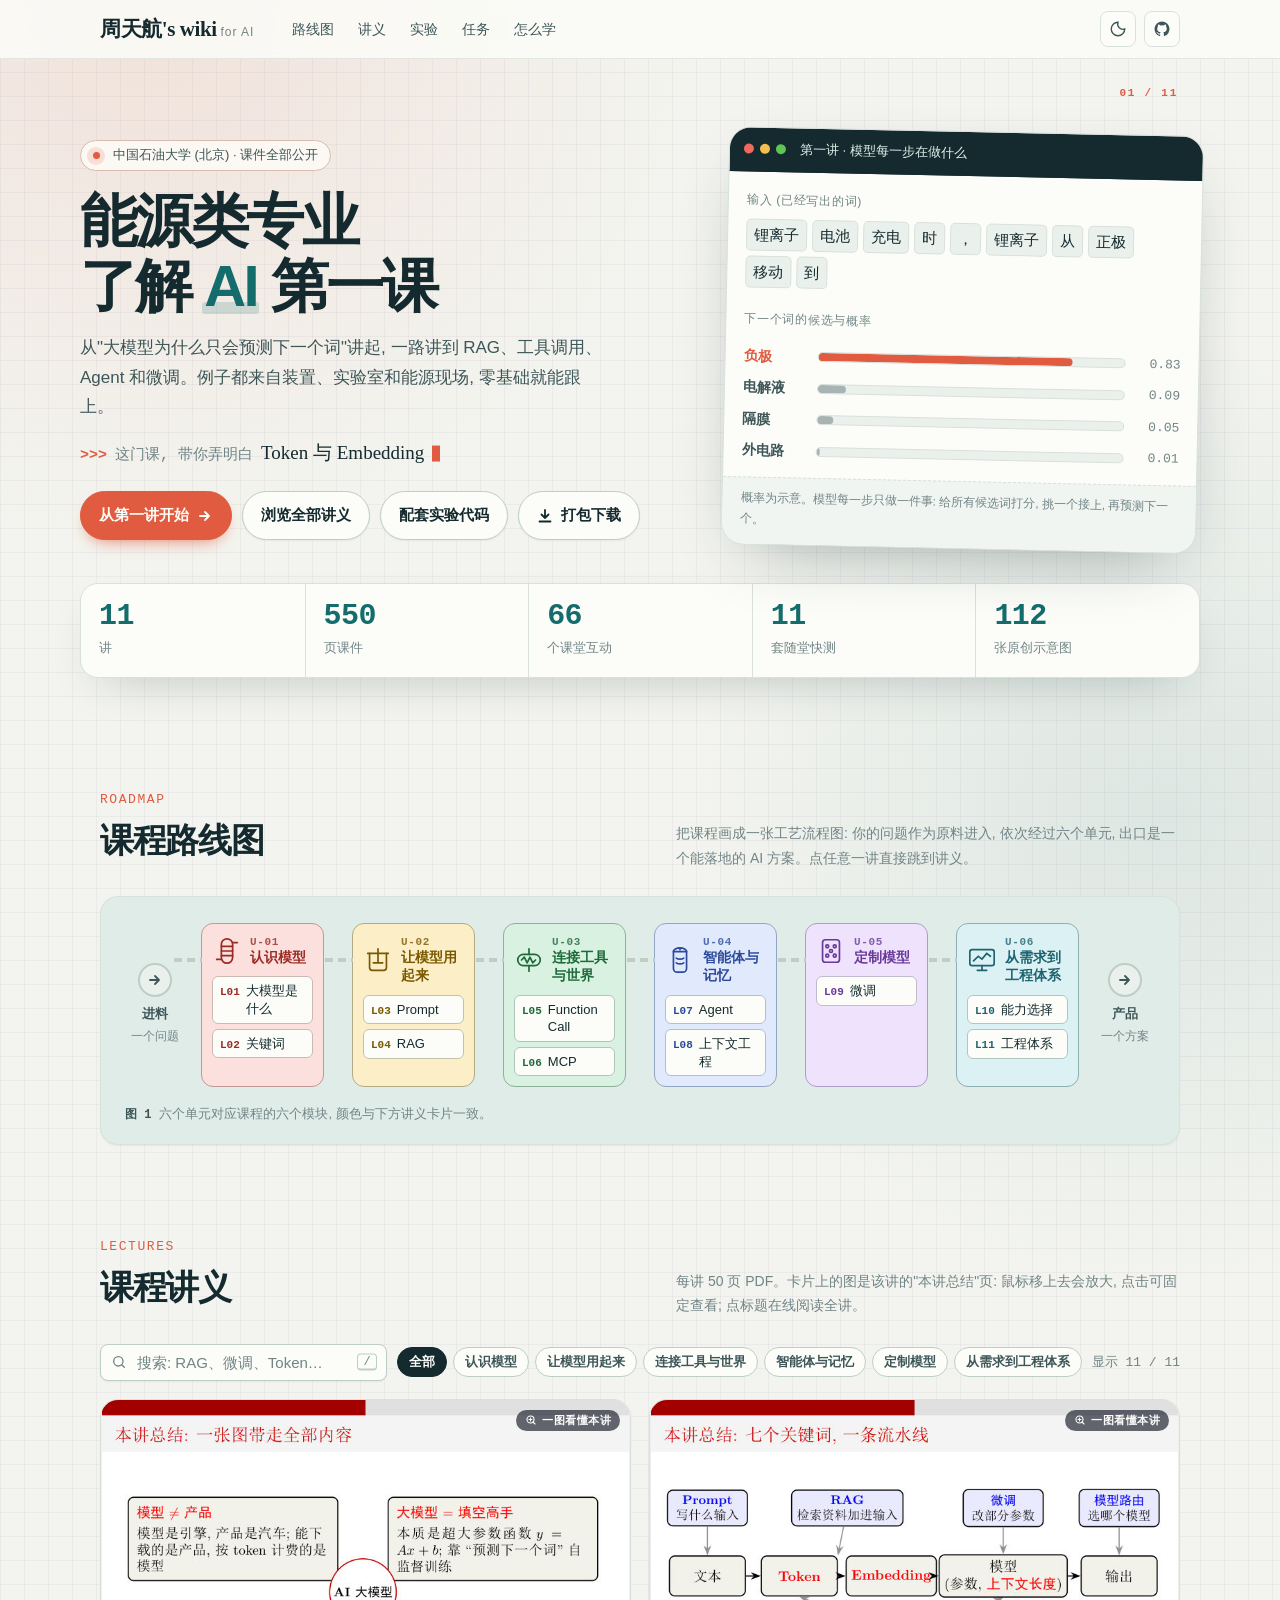
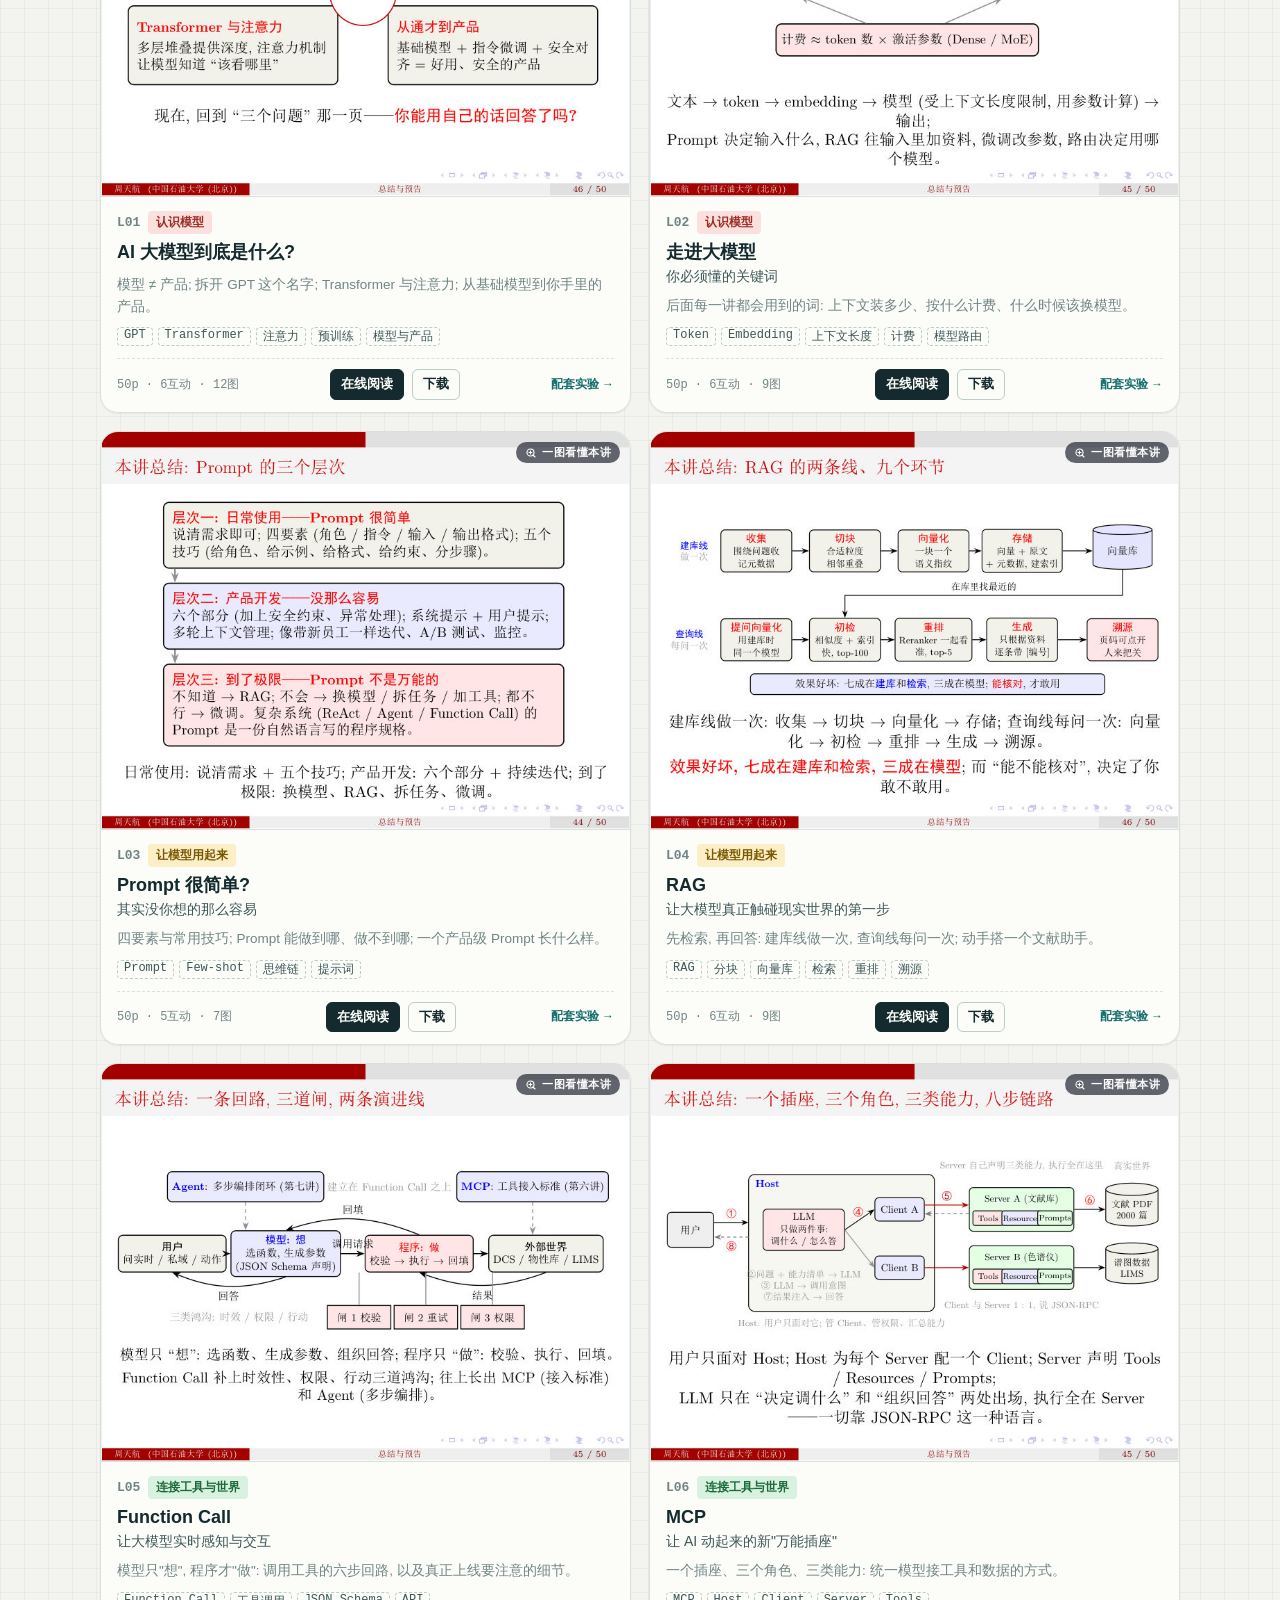
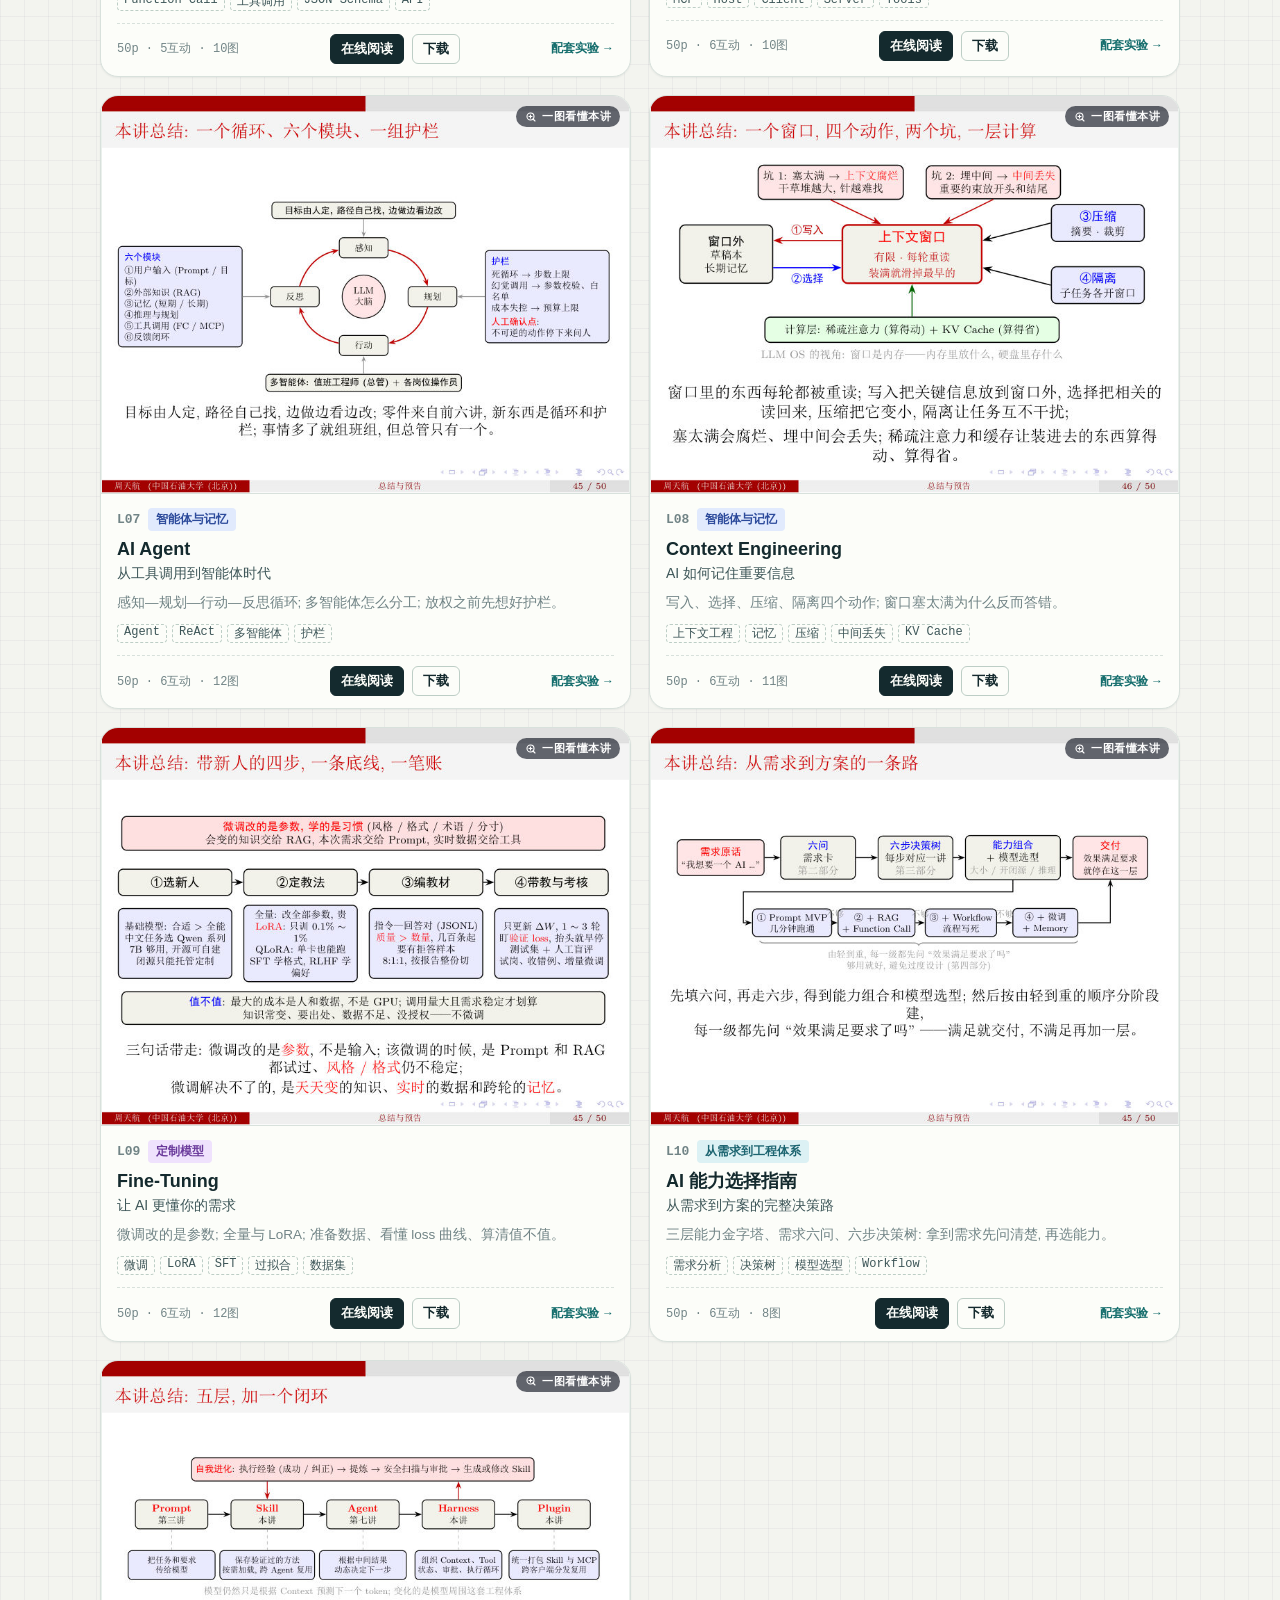
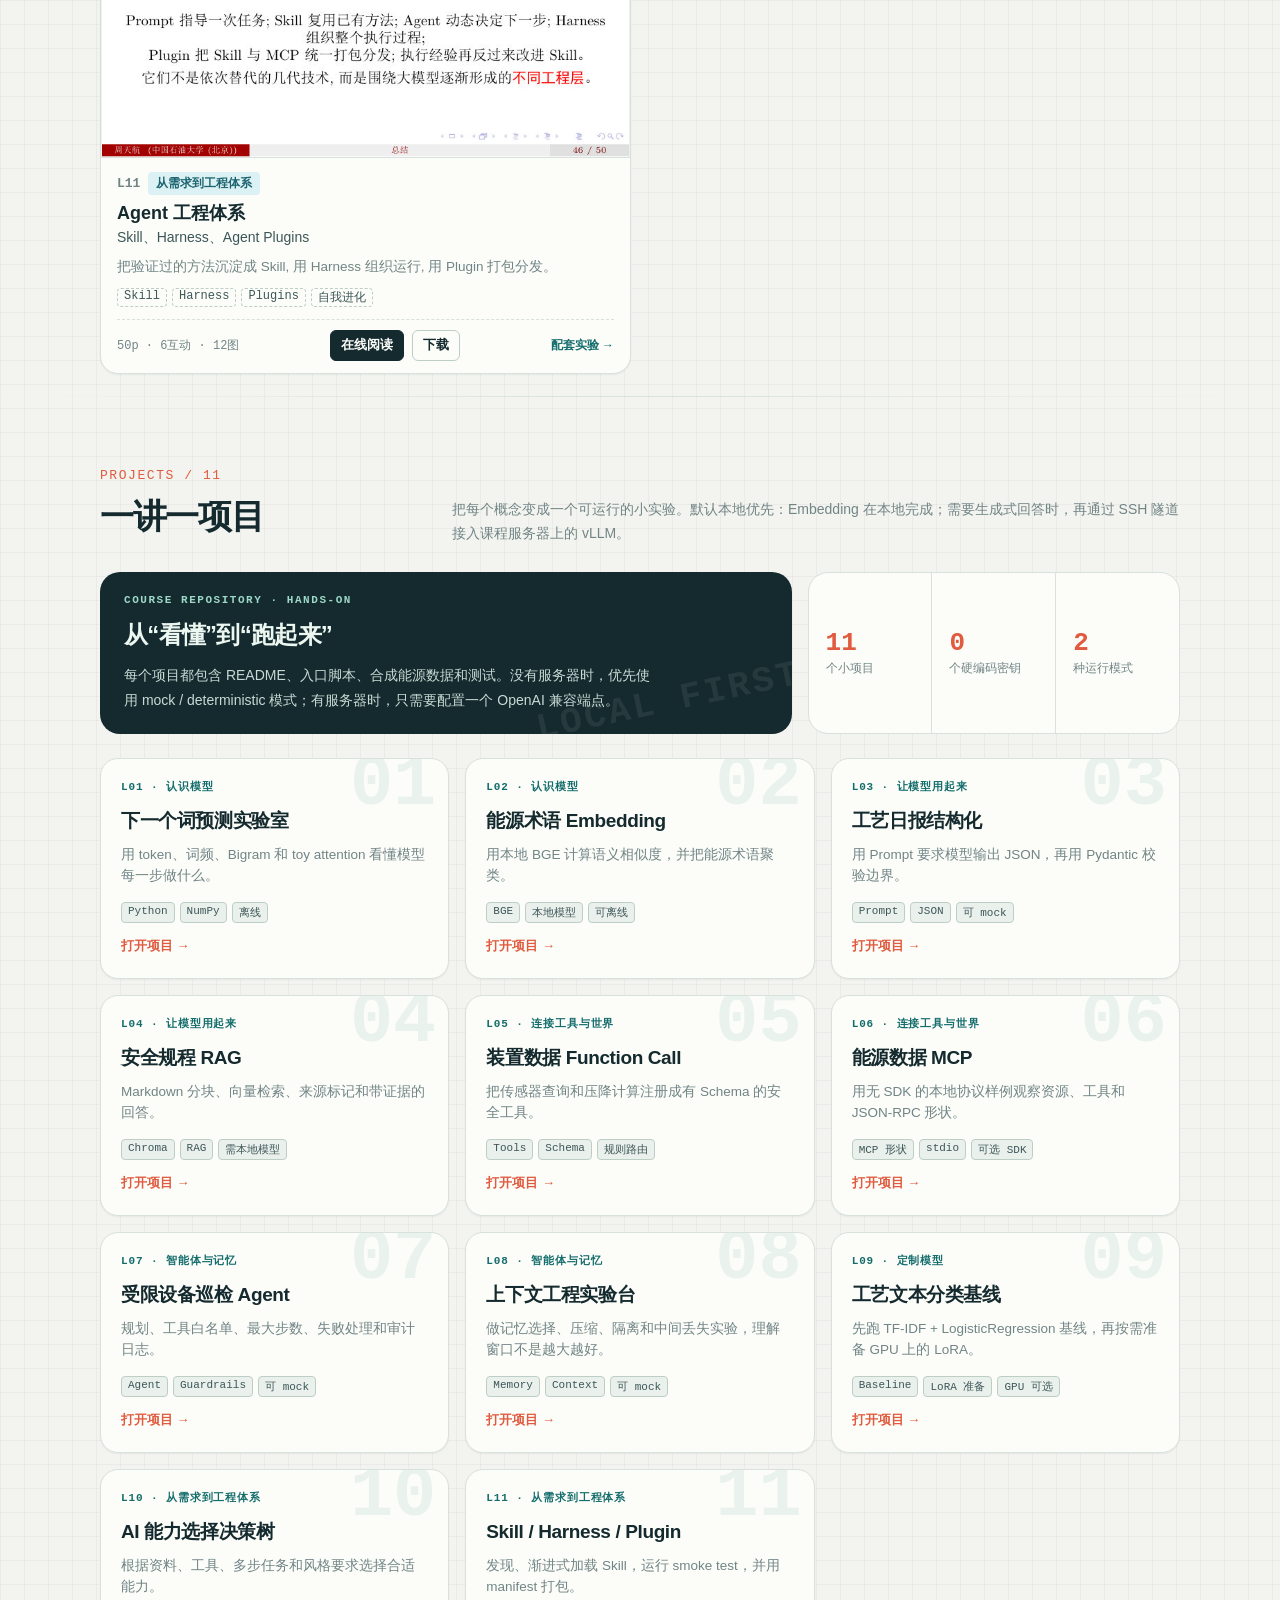
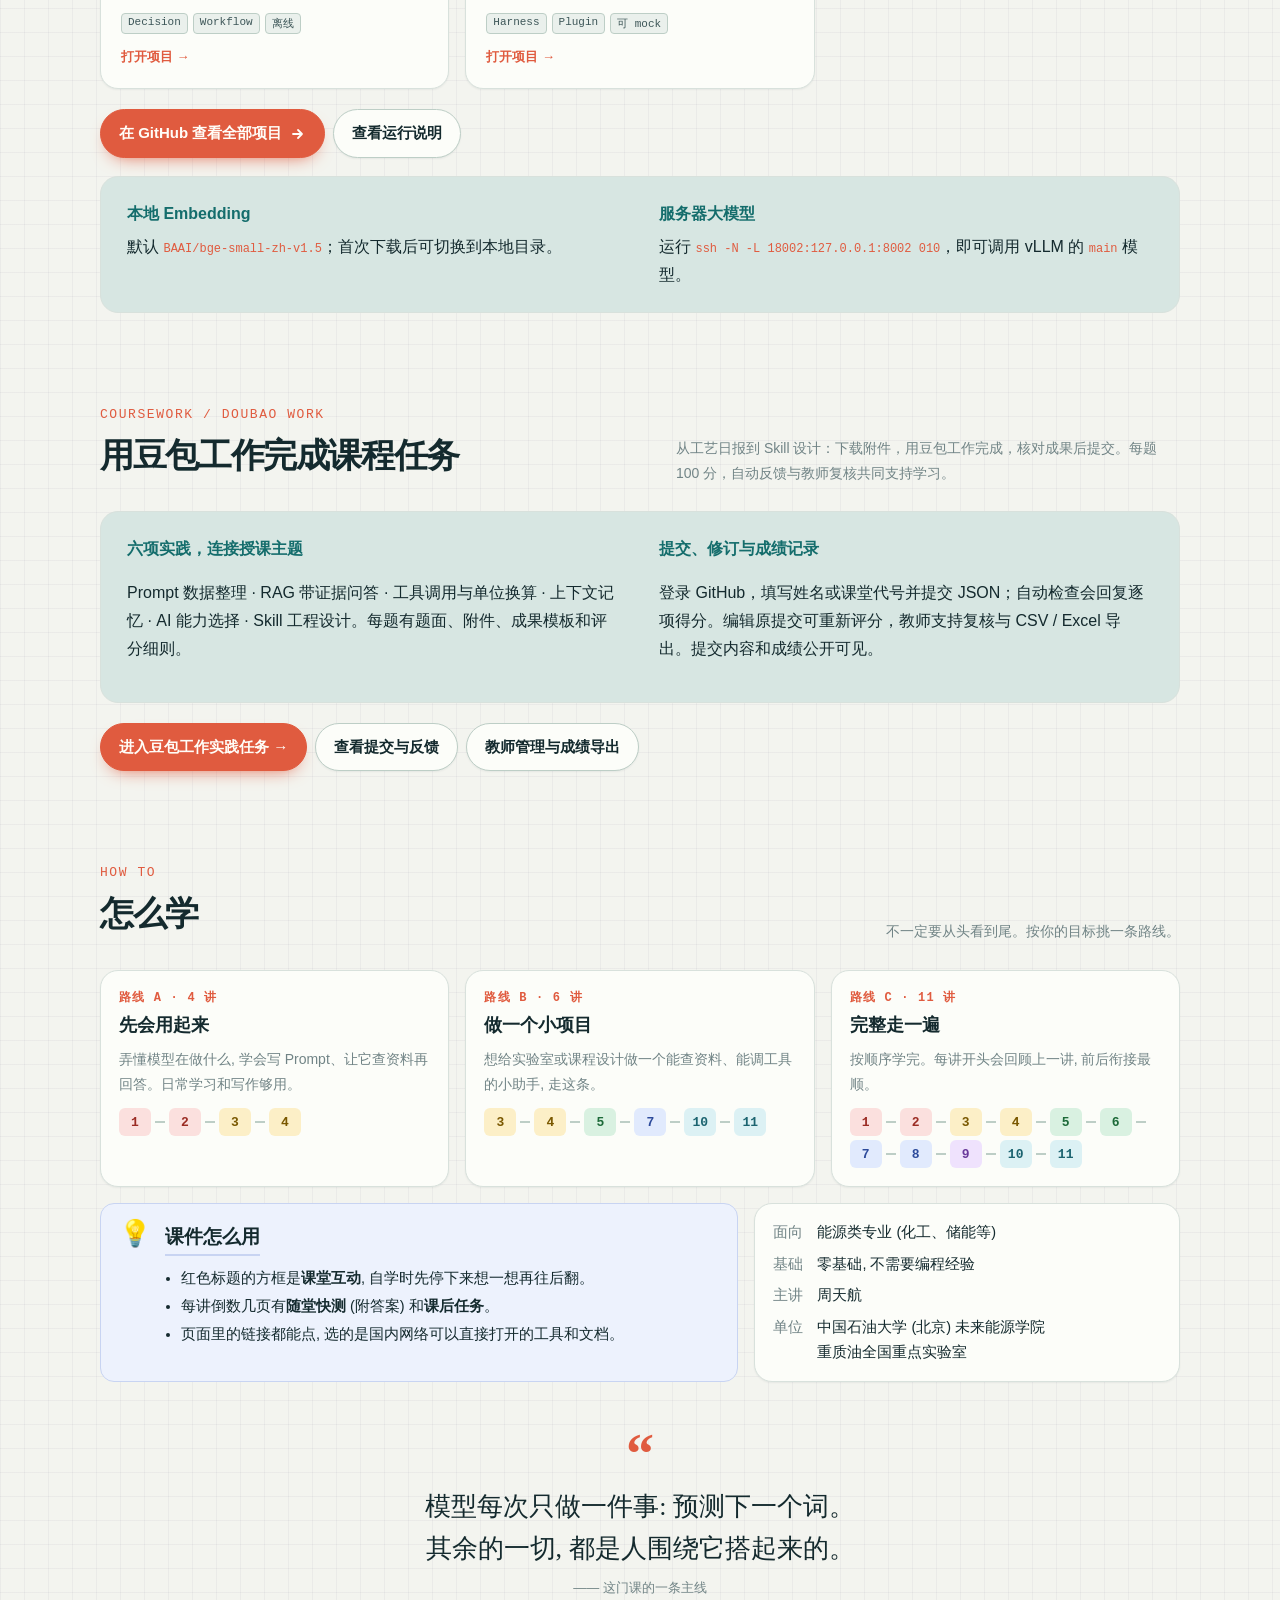
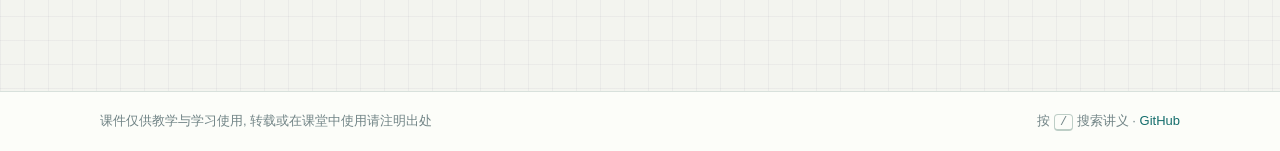
==== commit d5804145: "Add Doubao Work assignments, automatic grading and teacher exports" ====
--- a/index.html
+++ b/index.html
@@ -486,6 +486,7 @@
       <a href="#roadmap">路线图</a>
       <a href="#lectures">讲义</a>
       <a href="#projects">实验</a>
+      <a href="#coursework">任务</a>
       <a href="#howto">怎么学</a>
     </nav>
     <div class="bar-right">
@@ -642,6 +643,24 @@
   </section>
 
   <!-- ============ 怎么学 ============ -->
+  <section id="coursework">
+    <div class="container">
+      <div class="sec-head">
+        <h2><small>COURSEWORK / DOUBAO WORK</small>用豆包工作完成课程任务</h2>
+        <p>从工艺日报到 Skill 设计：下载附件，用豆包工作完成，核对成果后提交。每题 100 分，自动反馈与教师复核共同支持学习。</p>
+      </div>
+      <div class="project-setup">
+        <div class="setup-box"><b>六项实践，连接授课主题</b><p>Prompt 数据整理 · RAG 带证据问答 · 工具调用与单位换算 · 上下文记忆 · AI 能力选择 · Skill 工程设计。每题有题面、附件、成果模板和评分细则。</p></div>
+        <div class="setup-box"><b>提交、修订与成绩记录</b><p>登录 GitHub，填写姓名或课堂代号并提交 JSON；自动检查会回复逐项得分。编辑原提交可重新评分，教师支持复核与 CSV / Excel 导出。提交内容和成绩公开可见。</p></div>
+      </div>
+      <div class="project-actions">
+        <a class="btn primary" href="assignments/">进入豆包工作实践任务 →</a>
+        <a class="btn" href="assignments/#records">查看提交与反馈</a>
+        <a class="btn" href="assignments/#teacher">教师管理与成绩导出</a>
+      </div>
+    </div>
+  </section>
+
   <section id="howto">
     <div class="container">
       <div class="sec-head">
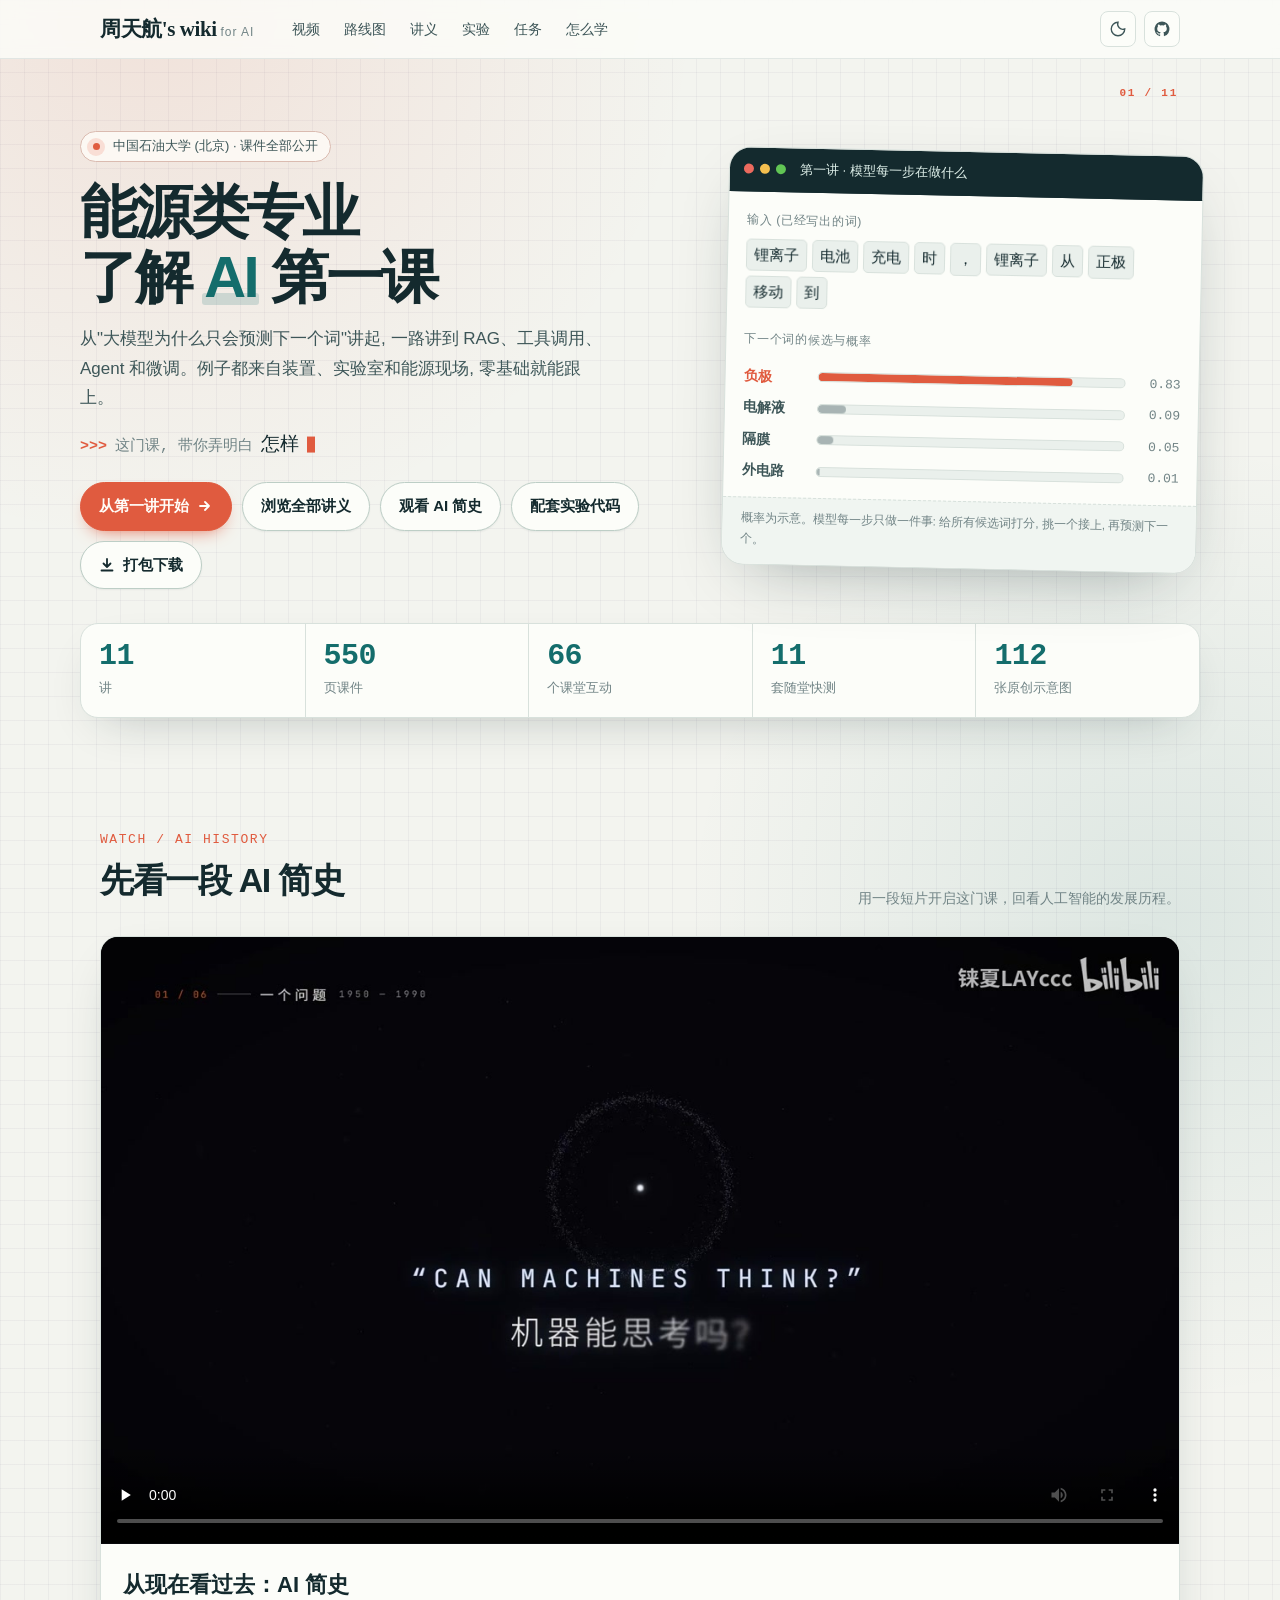
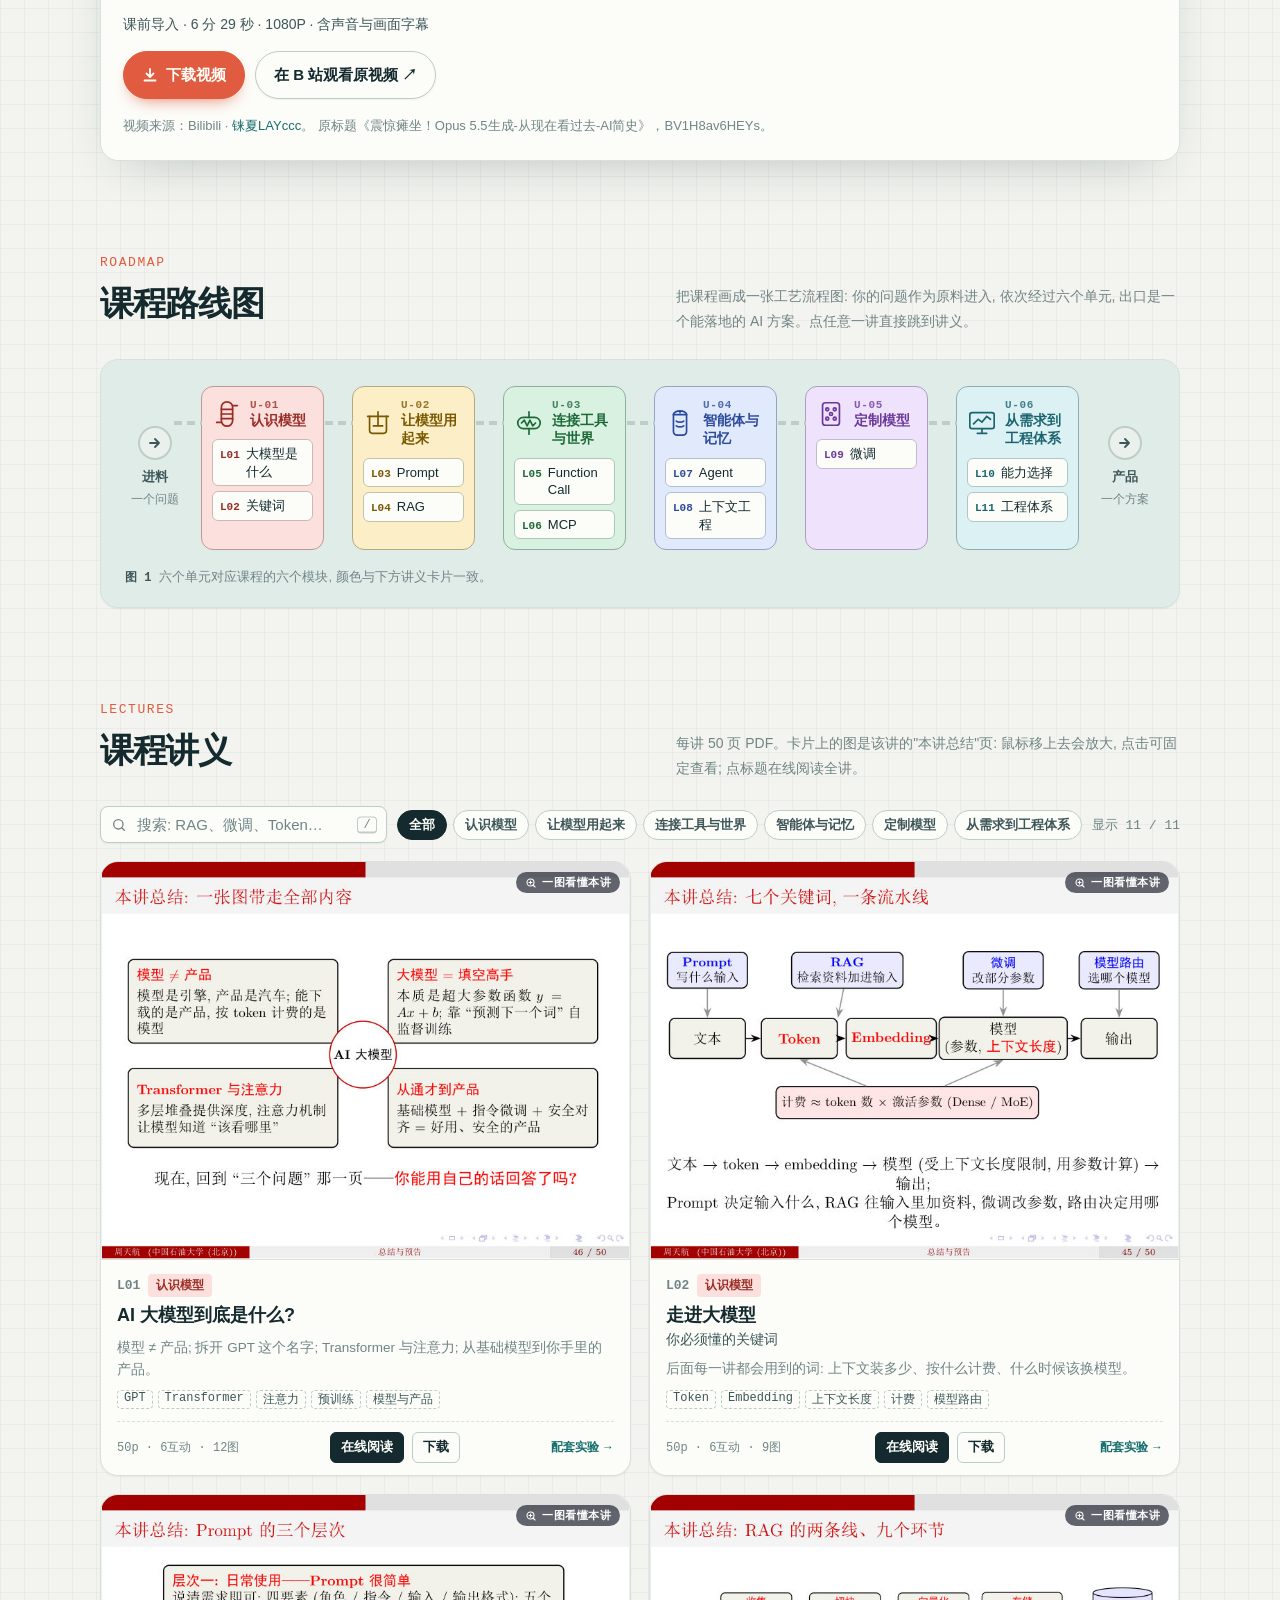
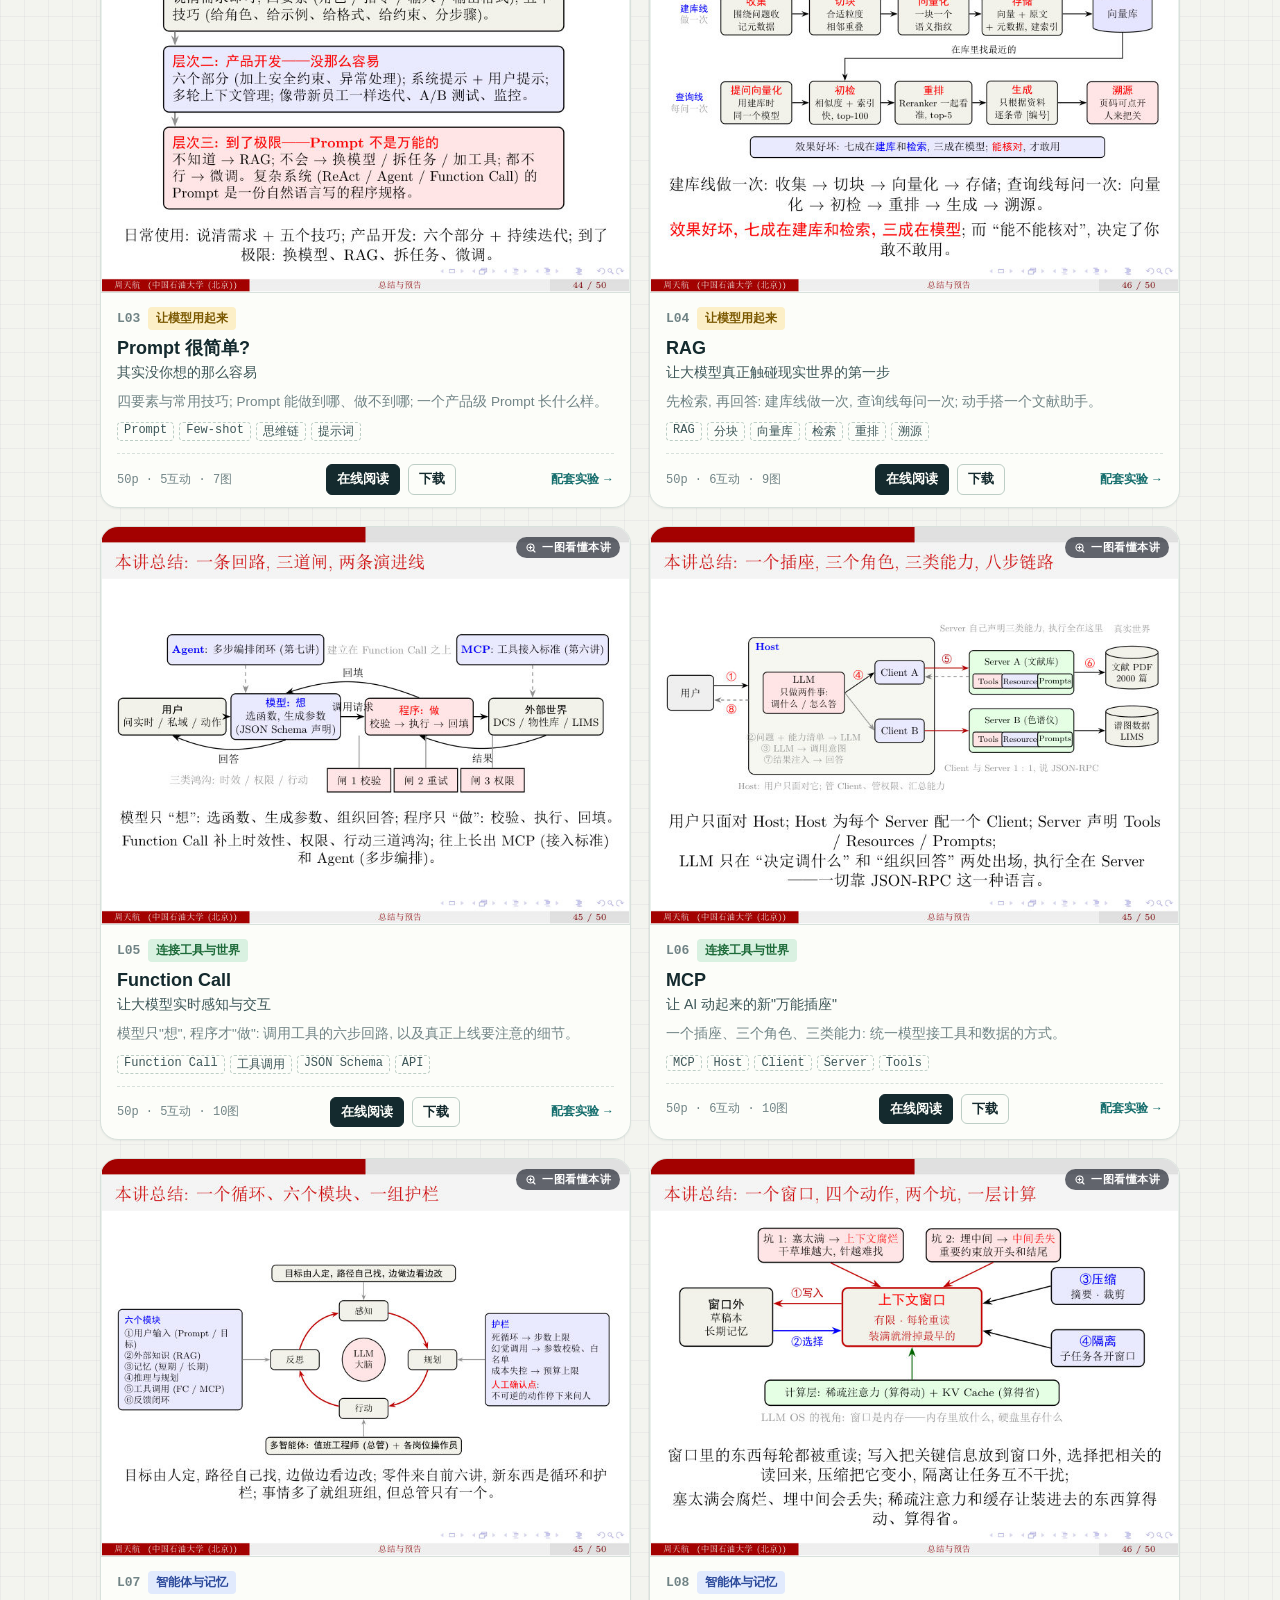
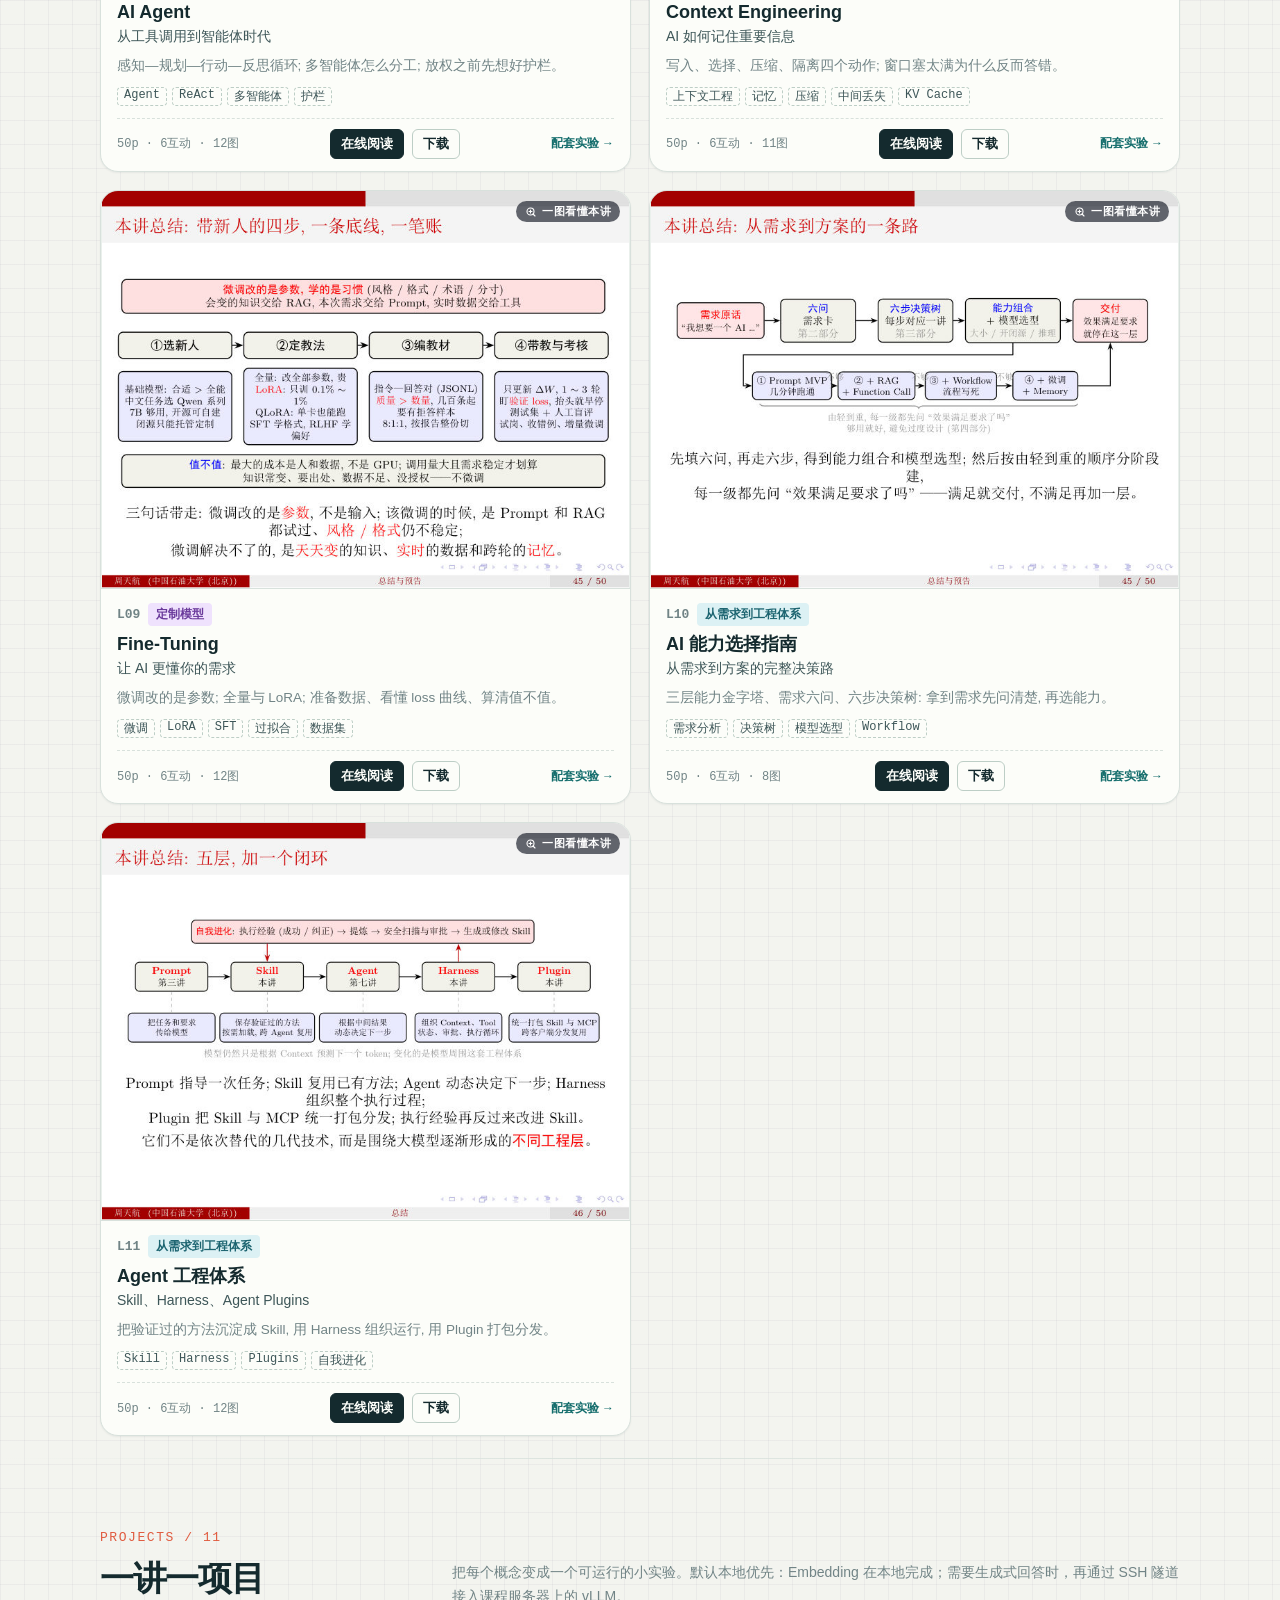
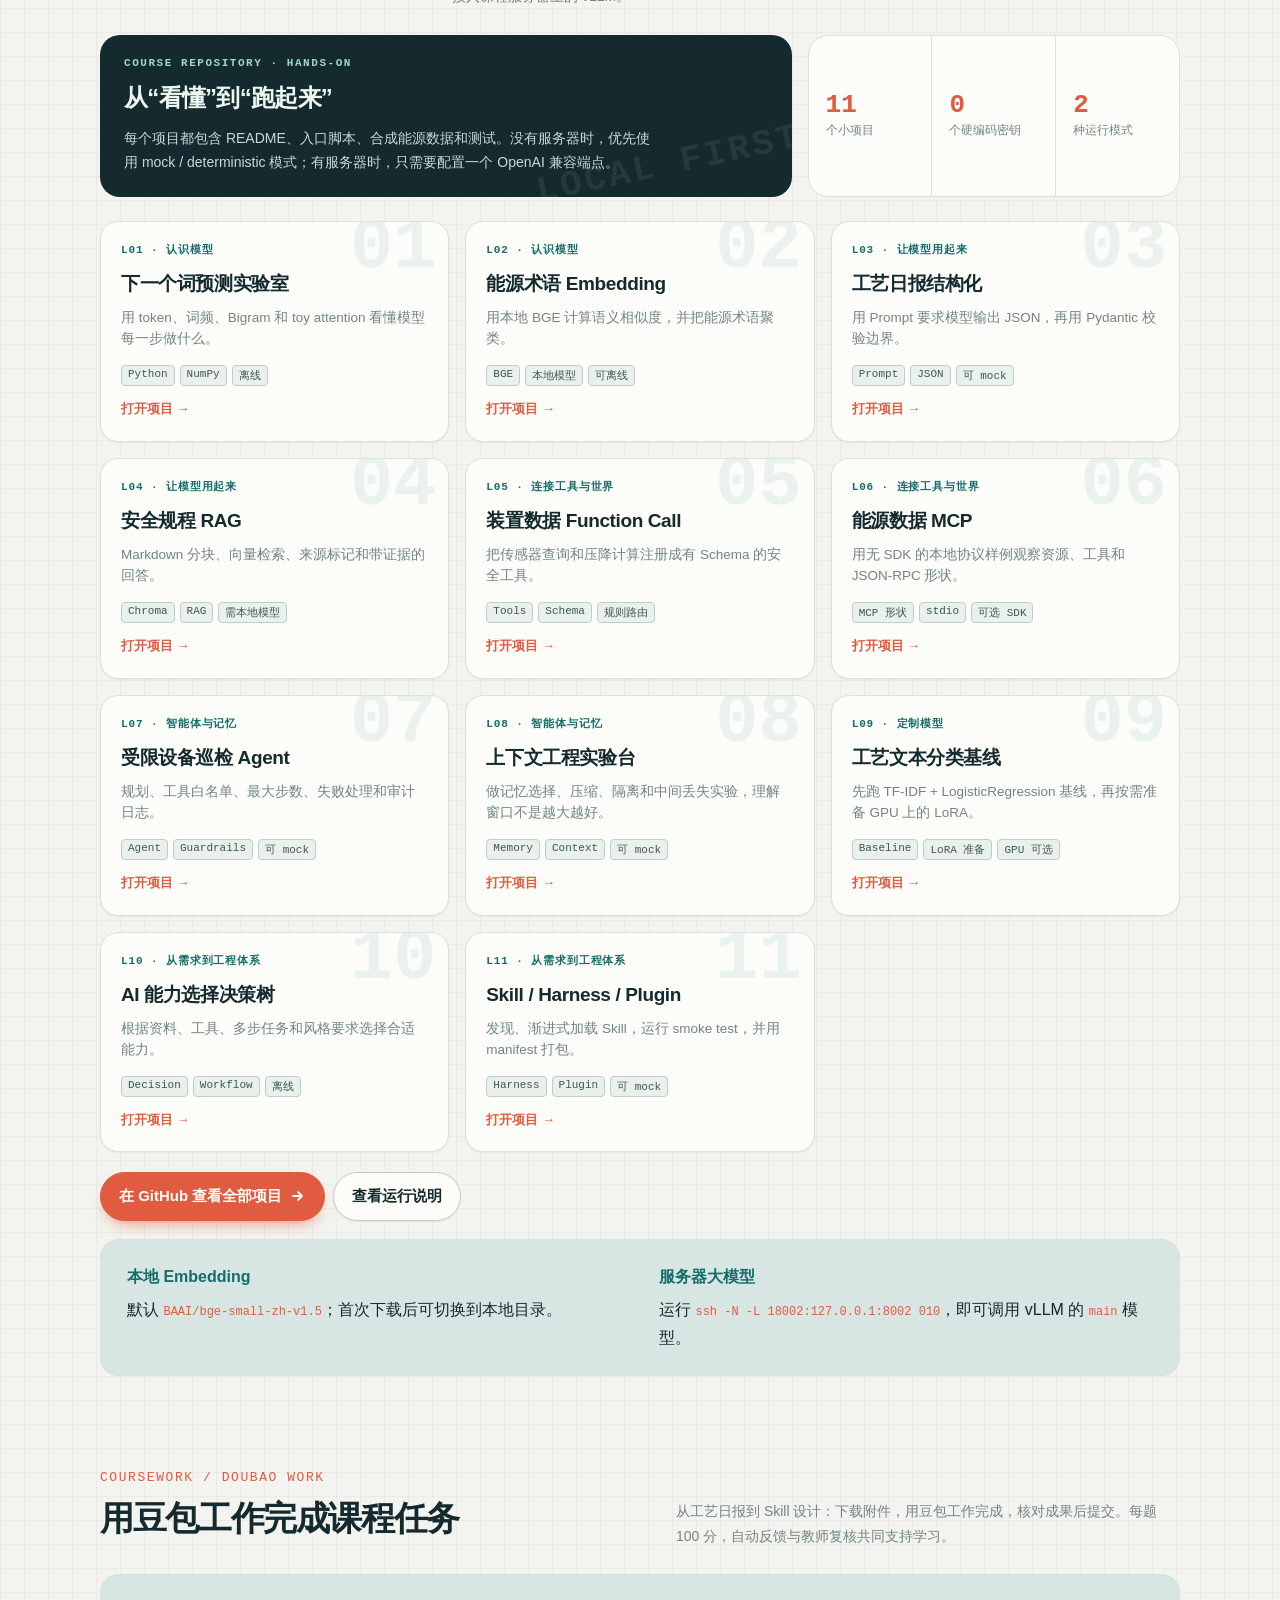
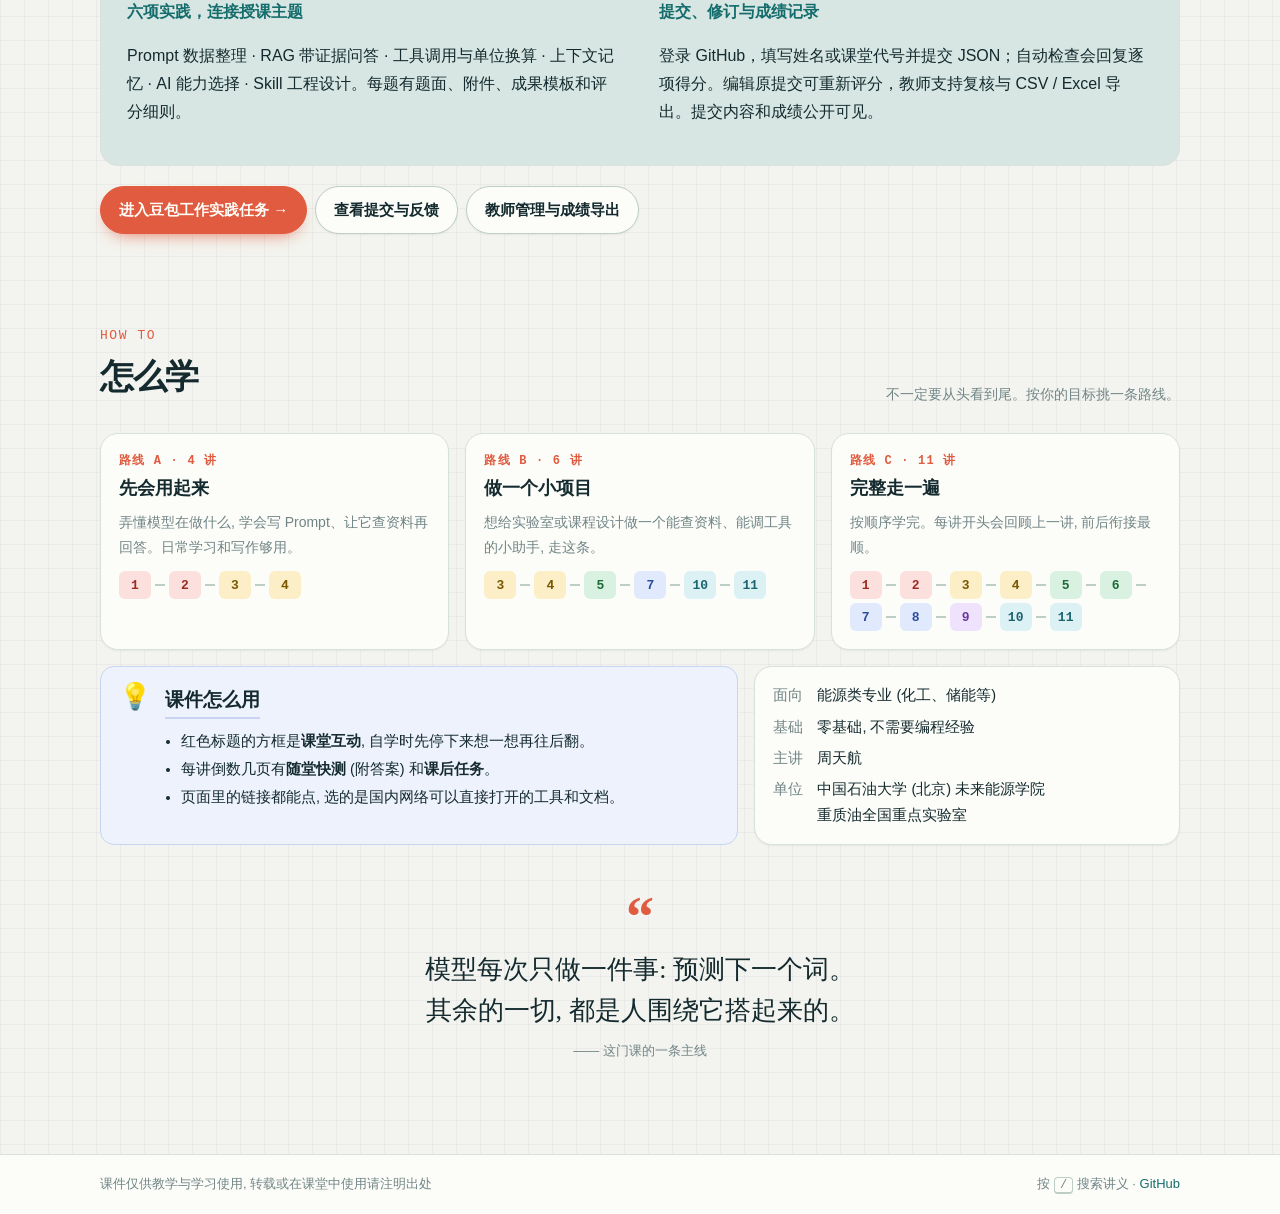
==== commit 2b0ced35: "Add AI history video to course homepage" ====
--- a/index.html
+++ b/index.html
@@ -450,6 +450,15 @@
   @media (max-width: 900px) { .project-hero { grid-template-columns: 1fr; } .project-grid { grid-template-columns: repeat(2, 1fr); } }
   @media (max-width: 560px) { .hero { padding-top: 50px; } .hero::before { top: 16px; right: 20px; } .demo { transform: none; } .project-grid { grid-template-columns: 1fr; } .project-stats { grid-template-columns: repeat(3, 1fr); } .project-stat { padding: 12px 9px; } .project-stat b { font-size: 21px; } }
 
+  /* ================= 课程导入视频 ================= */
+  .course-video { margin: 0; overflow: hidden; border: 1px solid var(--line); border-radius: 18px;
+                  background: var(--paper); box-shadow: var(--shadow-2); }
+  .course-video video { display: block; width: 100%; height: auto; aspect-ratio: 16 / 9; background: #08080c; }
+  .course-video figcaption { padding: 22px; }
+  .course-video h3 { margin: 0 0 8px; font-size: 22px; }
+  .course-video-meta { margin: 0 0 14px; color: var(--ink-2); font-size: 14px; }
+  .course-video-source { margin: 16px 0 0; color: var(--muted); font-size: 13px; overflow-wrap: anywhere; }
+  @media (max-width: 560px) { .course-video figcaption { padding: 16px; } }
 </style>
 </head>
 <body>
@@ -483,6 +492,7 @@
   <div class="container bar-in">
     <a class="brand" href="#top">周天航's wiki<small>for AI</small></a>
     <nav aria-label="页面导航">
+      <a href="#videos">视频</a>
       <a href="#roadmap">路线图</a>
       <a href="#lectures">讲义</a>
       <a href="#projects">实验</a>
@@ -515,6 +525,7 @@
           <a class="btn primary" href="slides/01-AI大模型到底是什么.pdf">从第一讲开始
             <svg aria-hidden="true"><use href="#i-in"/></svg></a>
           <a class="btn" href="#lectures">浏览全部讲义</a>
+          <a class="btn" href="#videos">观看 AI 简史</a>
           <a class="btn" href="#projects">配套实验代码</a>
           <a class="btn" href="https://github.com/cupzhoutianhang/ai-literacy/archive/refs/heads/main.zip">
             <svg aria-hidden="true"><use href="#i-dl"/></svg>打包下载</a>
@@ -541,6 +552,35 @@
       <div class="stat"><b data-to="112">112</b><span>张原创示意图</span></div>
     </div>
   </div>
+
+  <!-- ============ 课程导入视频 ============ -->
+  <section id="videos" aria-labelledby="videos-heading">
+    <div class="container">
+      <div class="sec-head">
+        <h2 id="videos-heading"><small>WATCH / AI HISTORY</small>先看一段 AI 简史</h2>
+        <p>用一段短片开启这门课，回看人工智能的发展历程。</p>
+      </div>
+      <figure class="course-video">
+        <video controls playsinline preload="none" width="1920" height="1080"
+               poster="assets/videos/ai-history-poster.jpg" aria-label="从现在看过去：AI 简史"
+               aria-describedby="ai-history-source">
+          <source src="assets/videos/ai-history-BV1H8av6HEYs-1080p.mp4" type="video/mp4">
+          你的浏览器暂不支持视频播放，可以<a href="assets/videos/ai-history-BV1H8av6HEYs-1080p.mp4" download>下载 MP4 视频</a>观看。
+        </video>
+        <figcaption>
+          <h3>从现在看过去：AI 简史</h3>
+          <p class="course-video-meta">课前导入 · 6 分 29 秒 · 1080P · 含声音与画面字幕</p>
+          <div class="cta">
+            <a class="btn primary" href="assets/videos/ai-history-BV1H8av6HEYs-1080p.mp4" download="AI简史-1080P.mp4">
+              <svg aria-hidden="true"><use href="#i-dl"/></svg>下载视频</a>
+            <a class="btn" href="https://www.bilibili.com/video/BV1H8av6HEYs/" target="_blank" rel="noopener noreferrer">在 B 站观看原视频 ↗</a>
+          </div>
+          <p class="course-video-source" id="ai-history-source">视频来源：Bilibili · <a href="https://space.bilibili.com/60729919" target="_blank" rel="noopener noreferrer">铼夏LAYccc</a>。
+            原标题《震惊瘫坐！Opus 5.5生成-从现在看过去-AI简史》，BV1H8av6HEYs。</p>
+        </figcaption>
+      </figure>
+    </div>
+  </section>
 
   <!-- ============ 路线图 ============ -->
   <section id="roadmap">
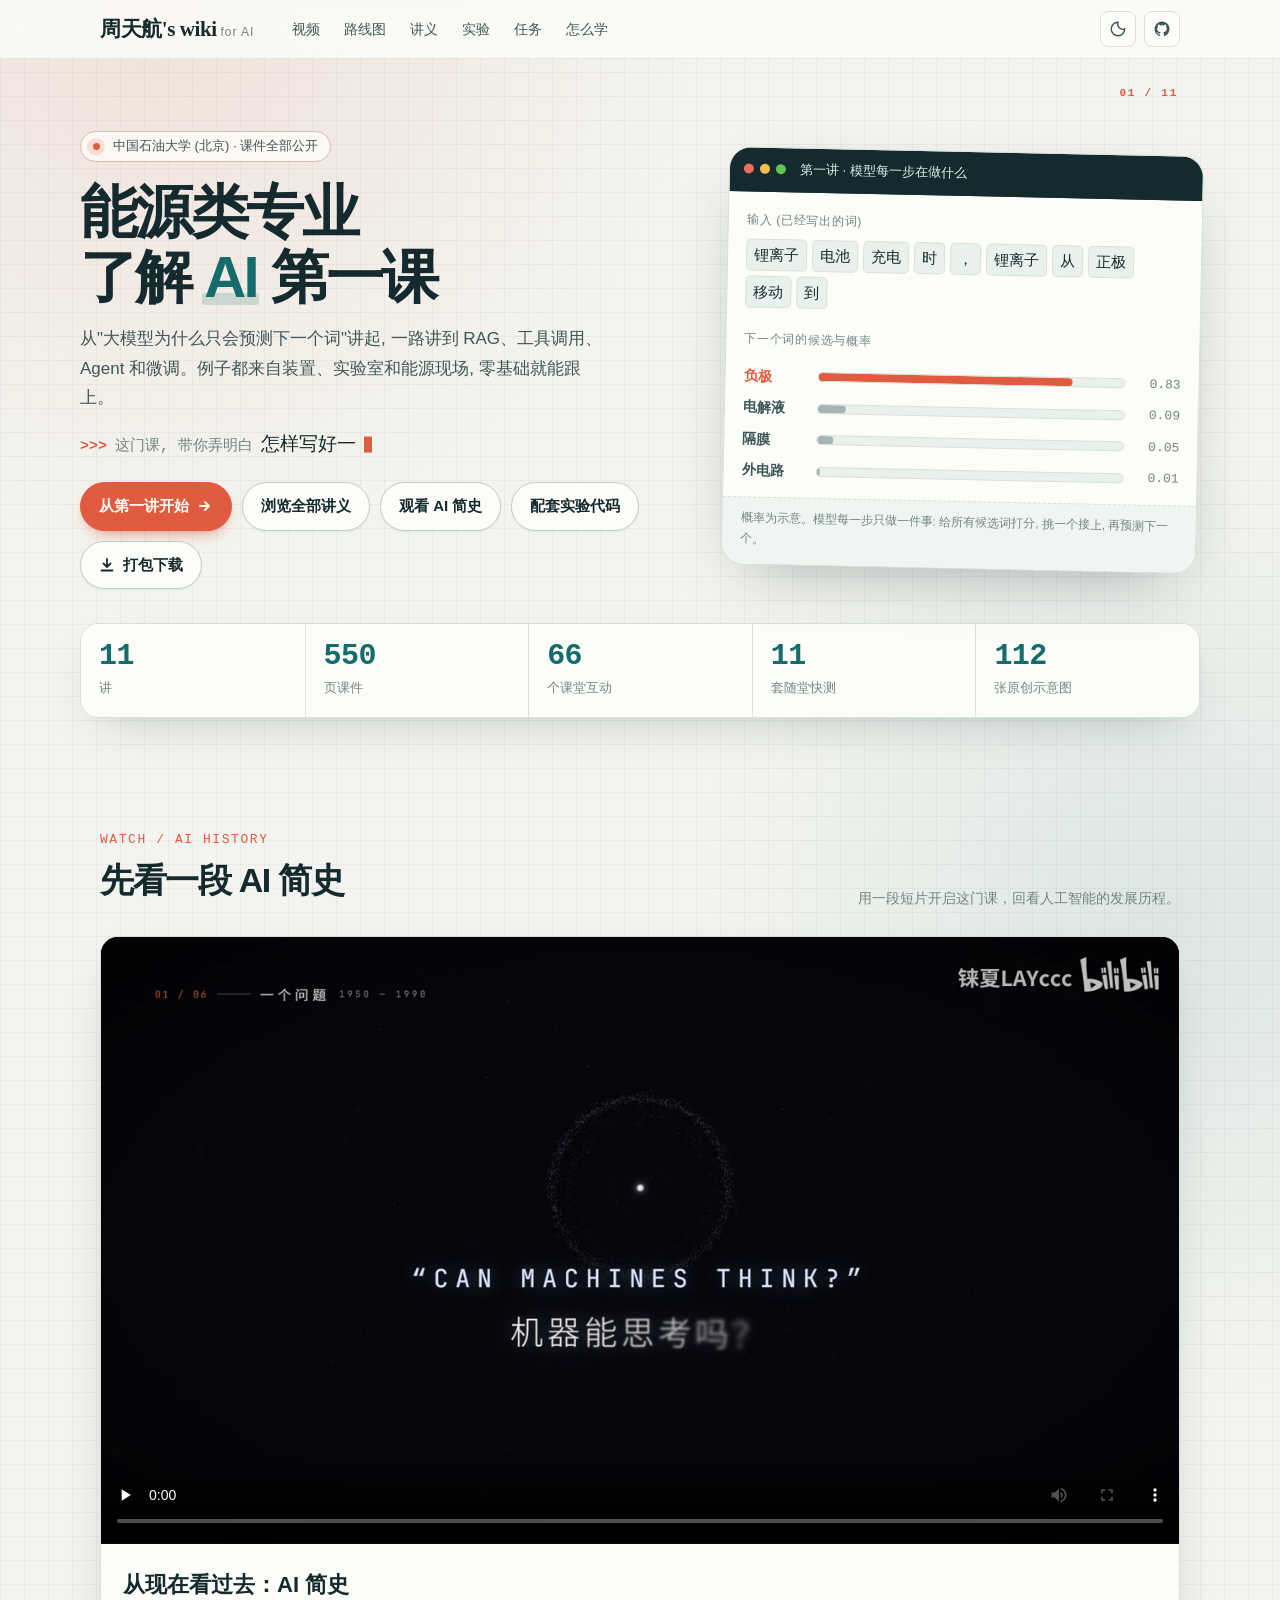
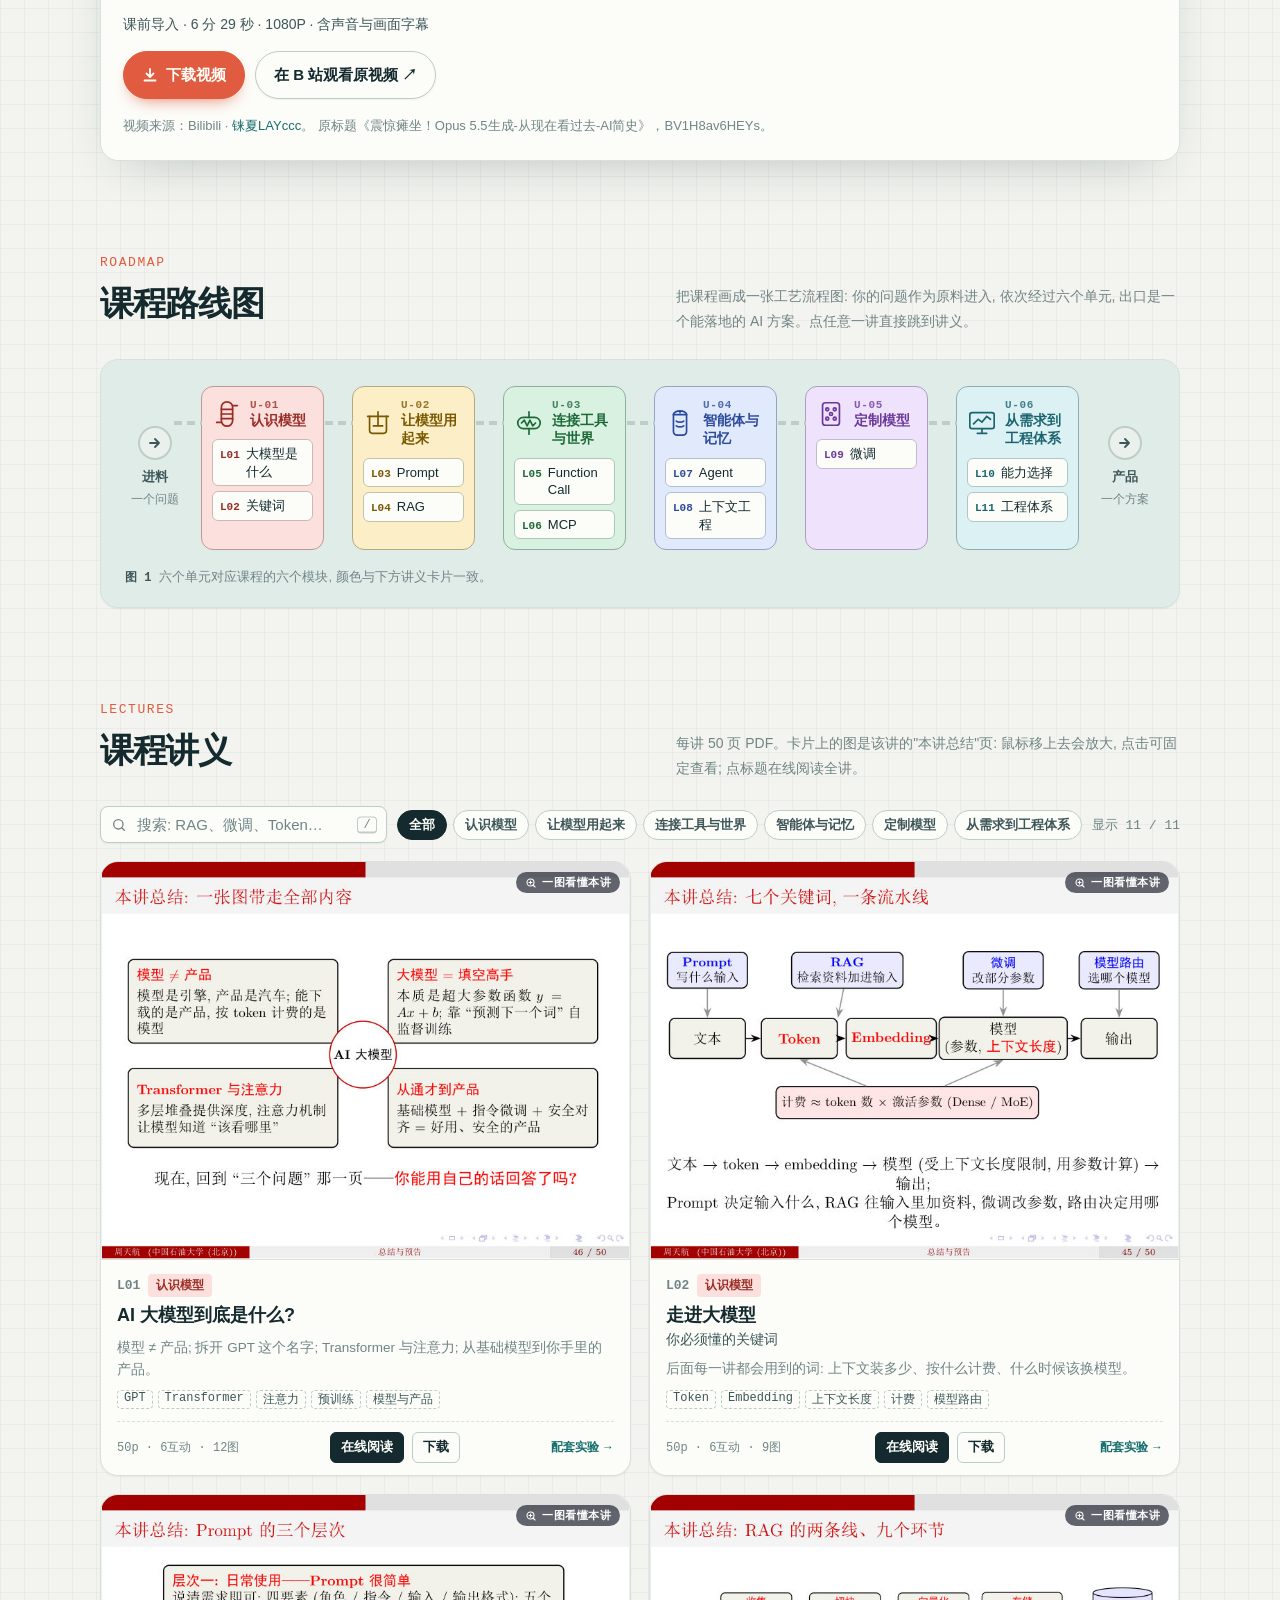
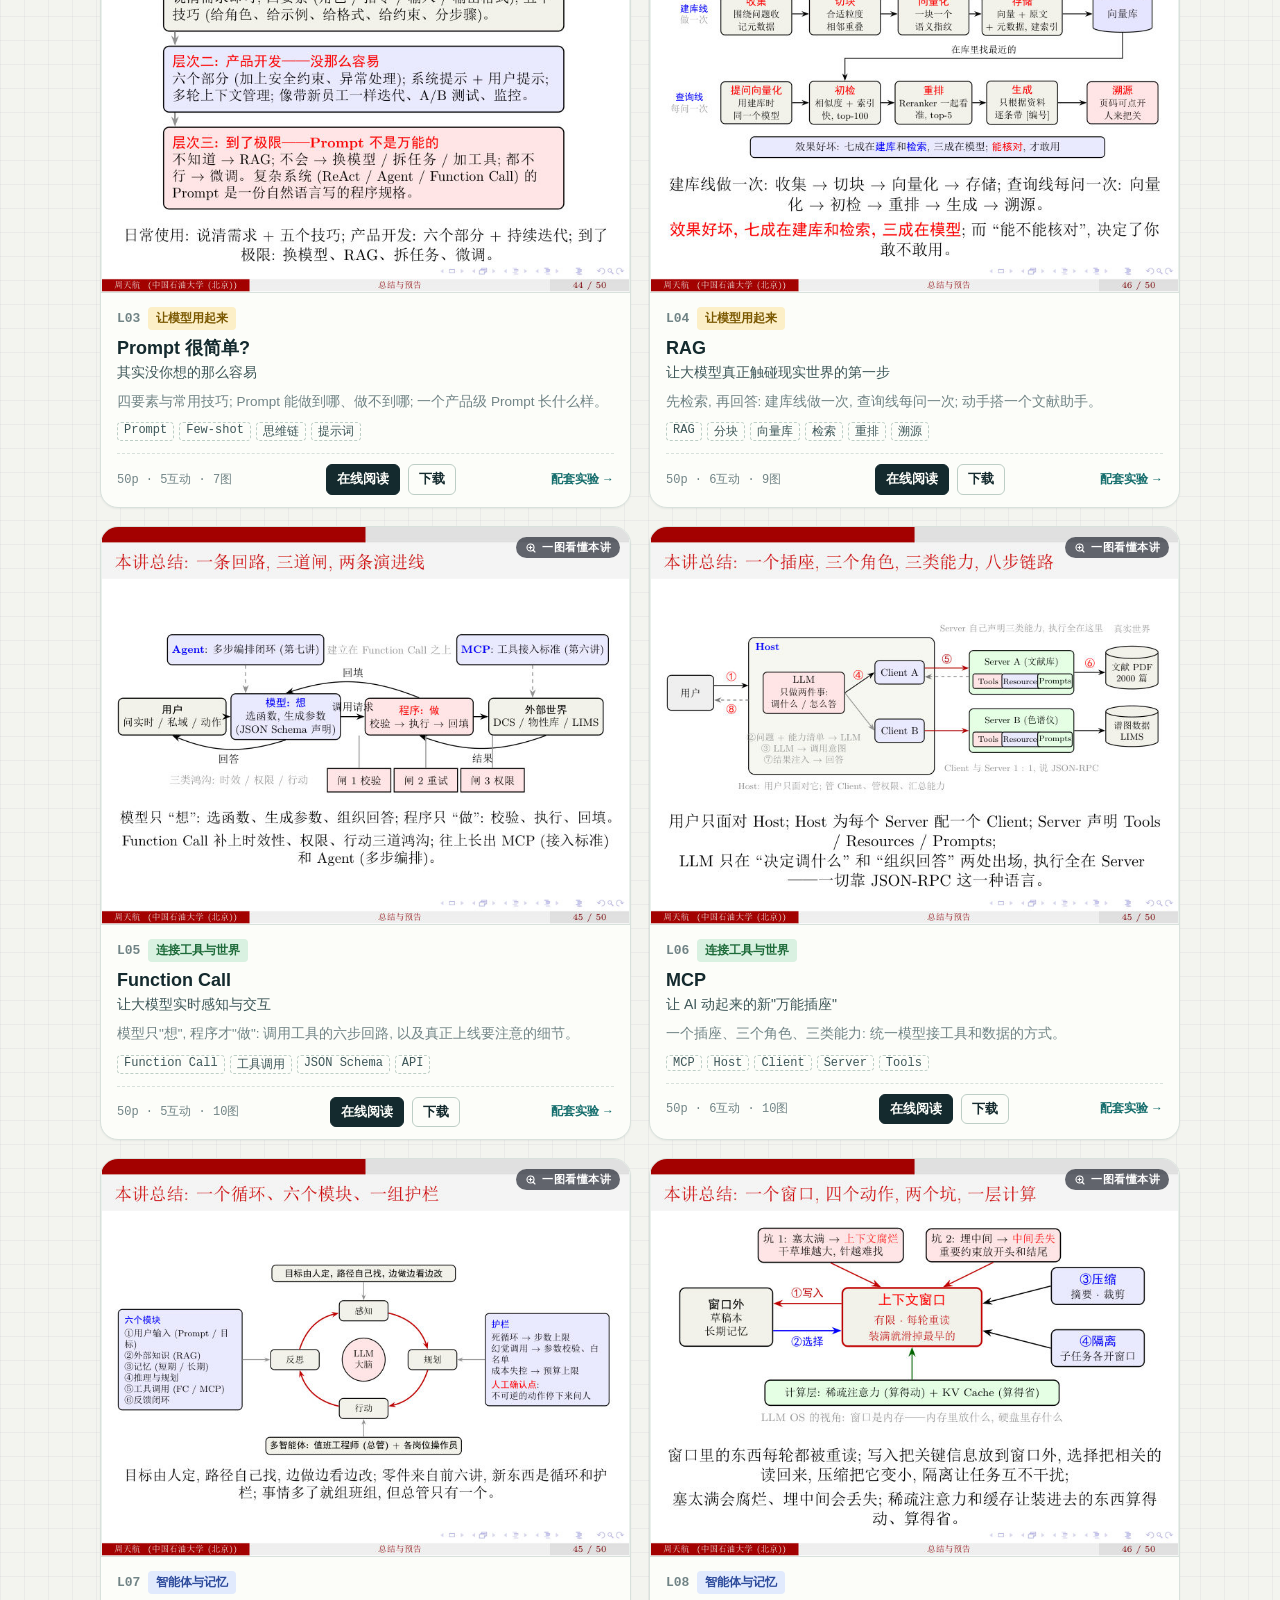
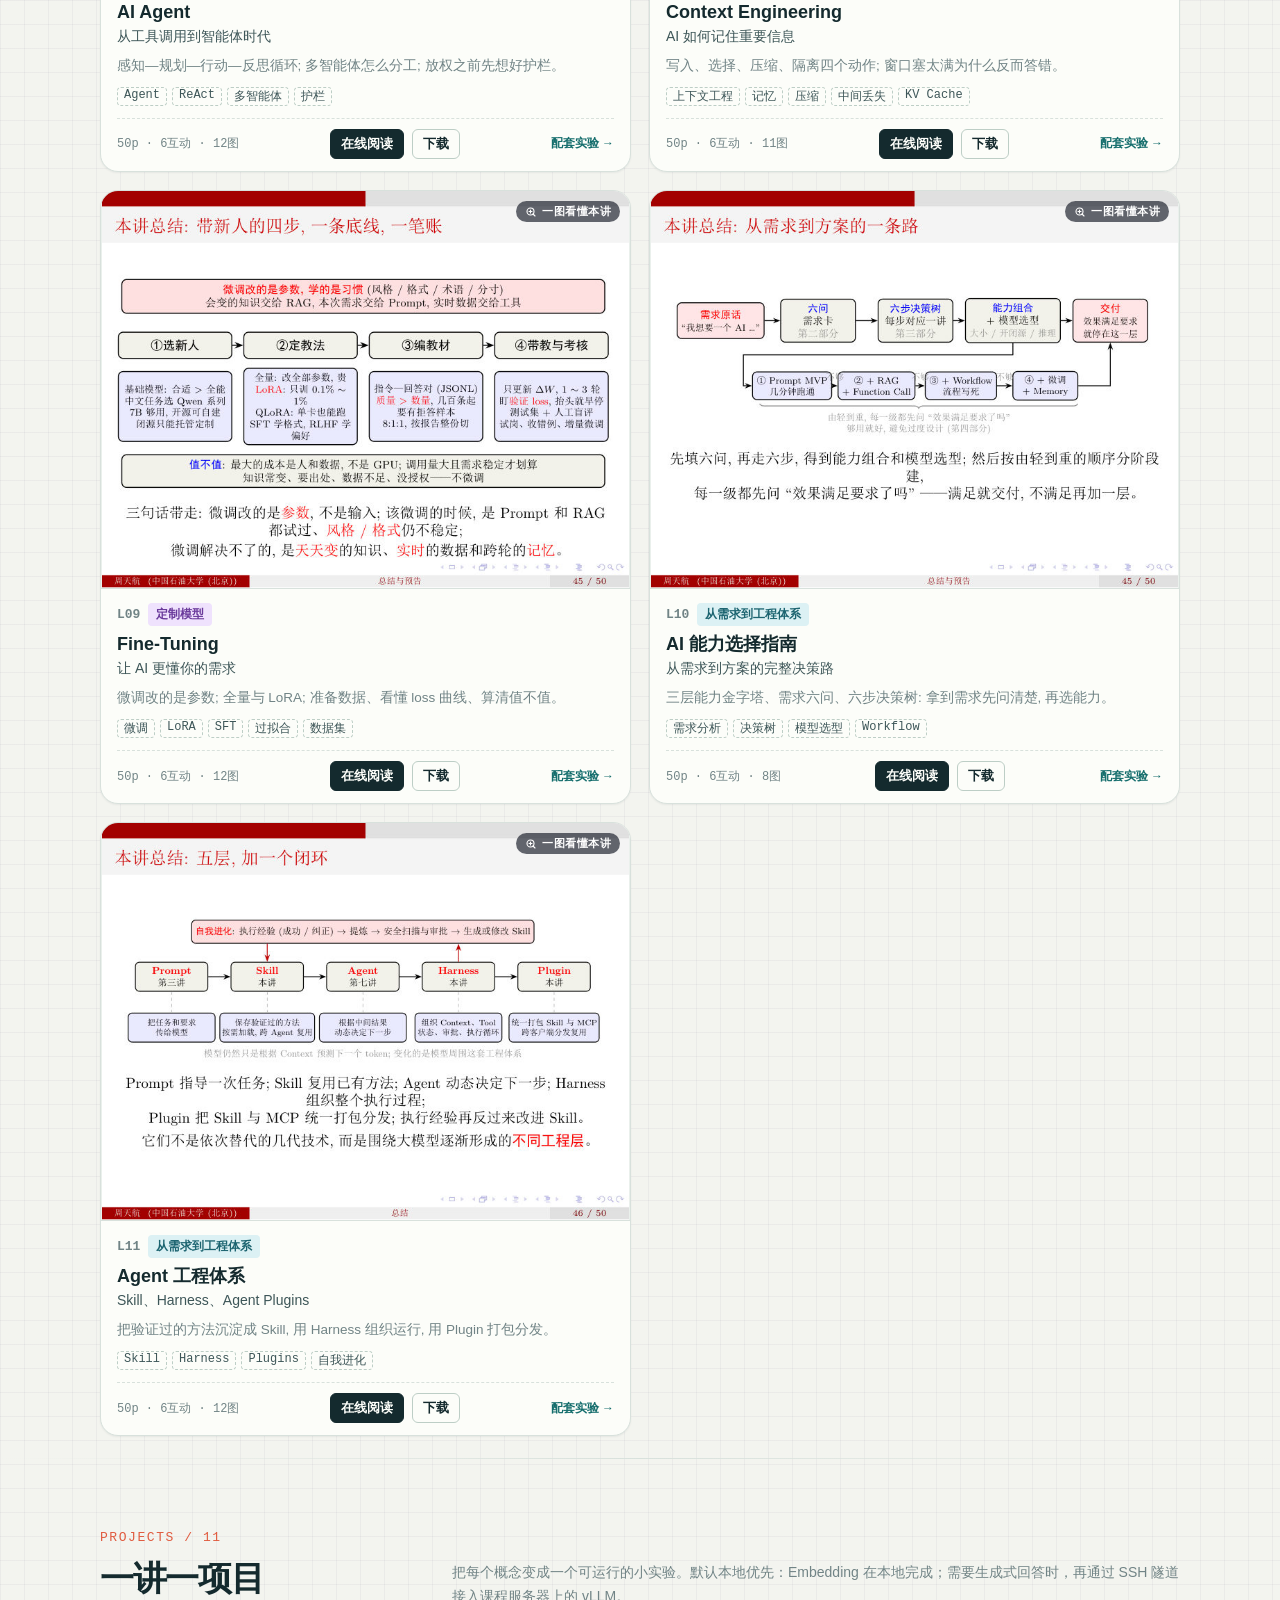
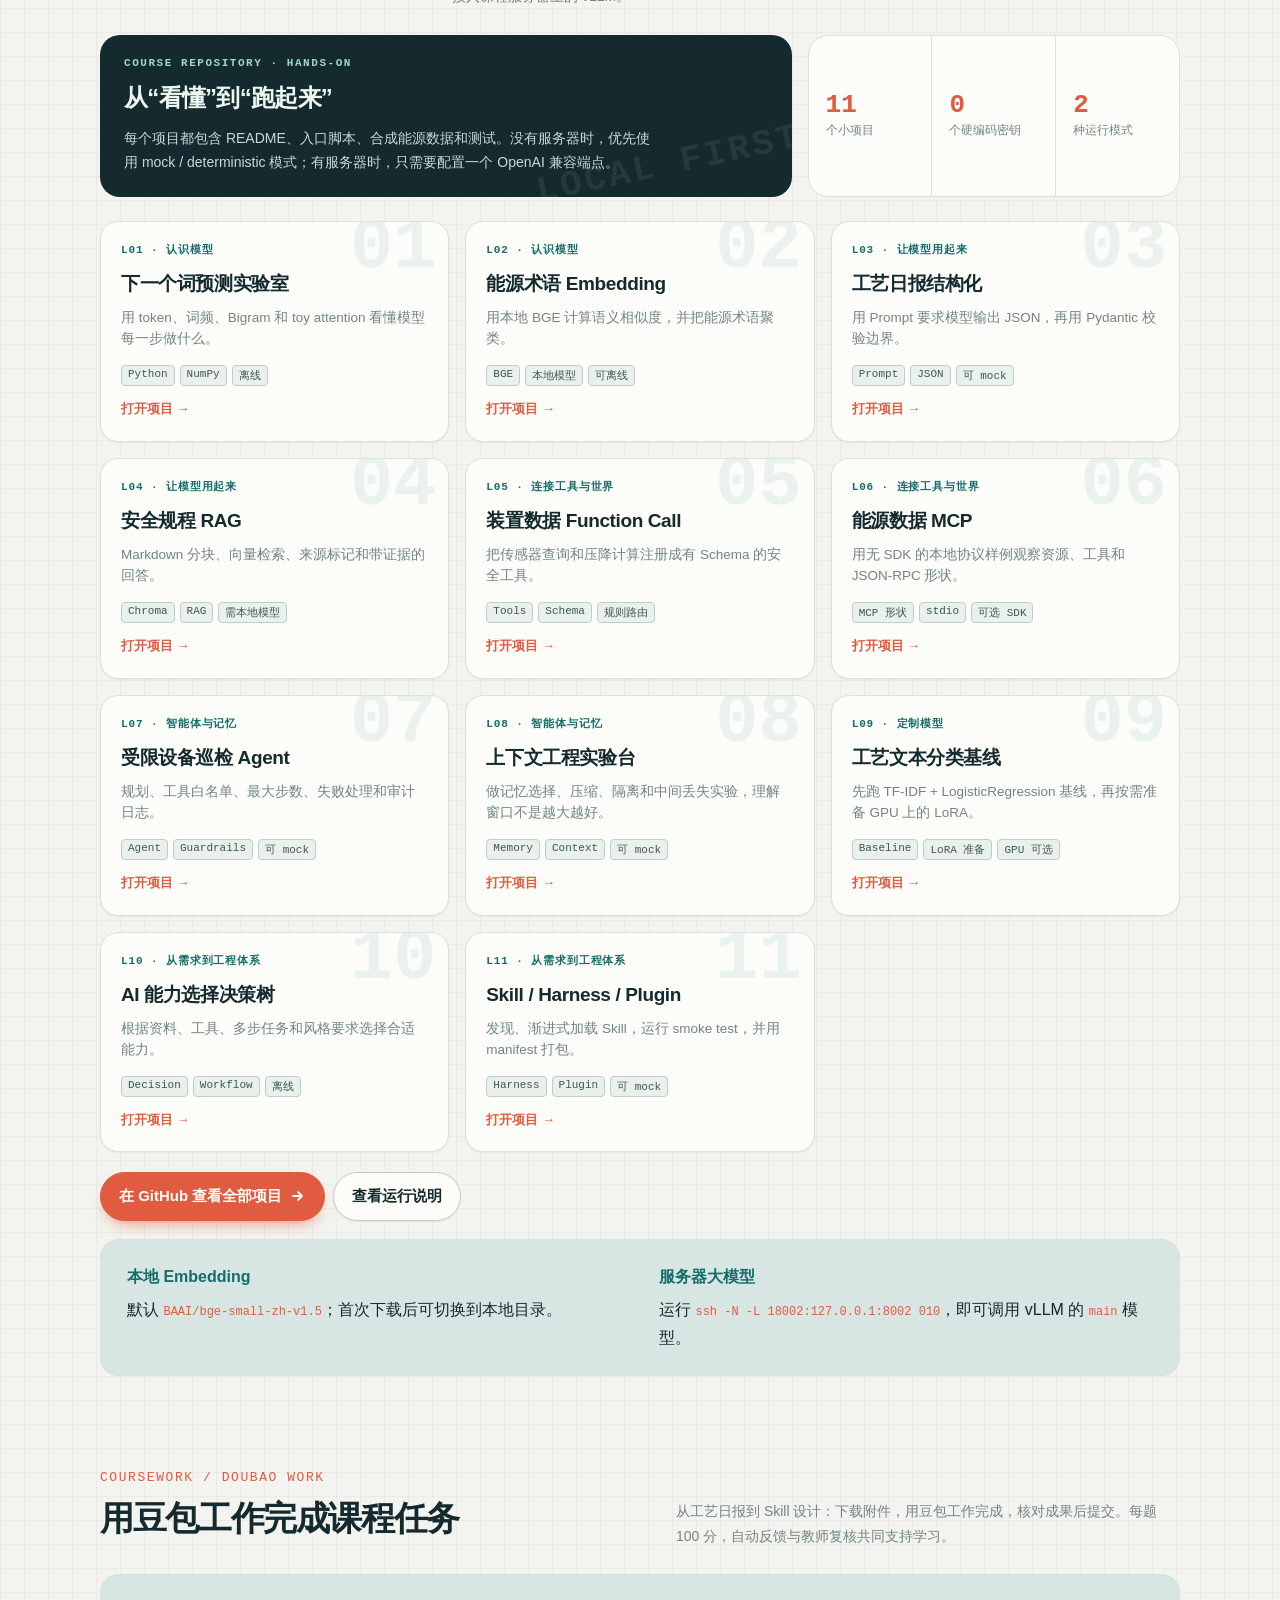
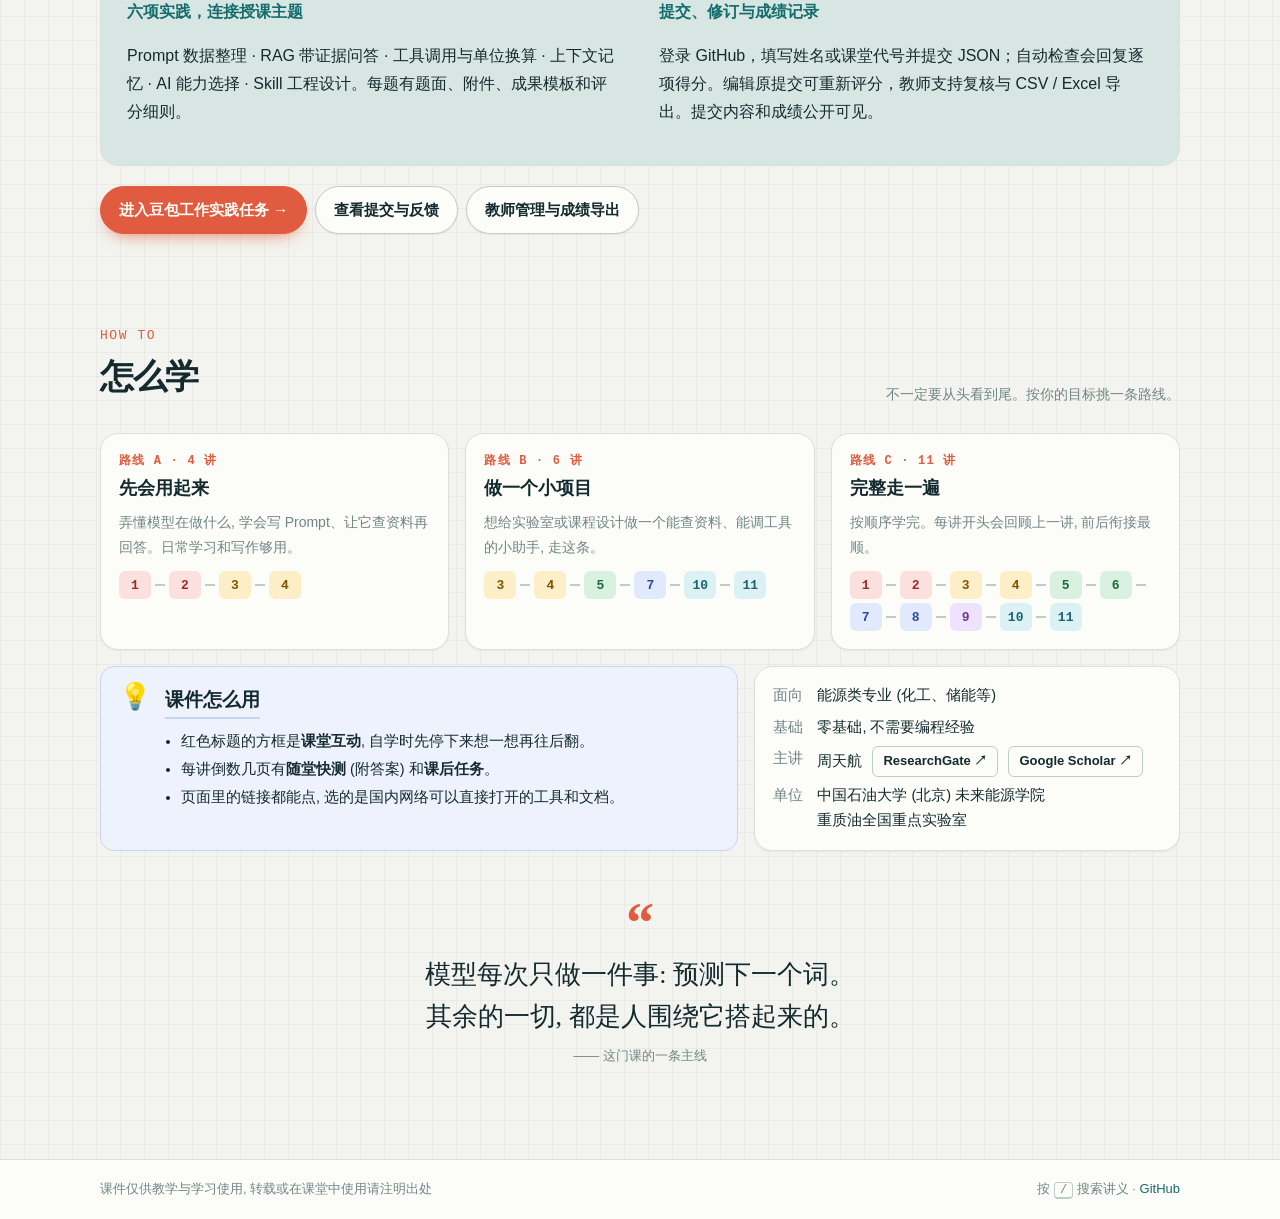
==== commit b8f3b5ce: "Add instructor ResearchGate and Google Scholar links" ====
--- a/index.html
+++ b/index.html
@@ -306,6 +306,8 @@
   .info dl { margin: 0; display: grid; grid-template-columns: auto 1fr; gap: 6px 14px; }
   .info dt { color: var(--muted); }
   .info dd { margin: 0; }
+  .info .instructor { display: flex; flex-wrap: wrap; align-items: center; gap: 6px 10px; }
+  .instructor a { white-space: nowrap; }
 
   blockquote { margin: 56px auto 0; max-width: 760px; text-align: center; font-family: var(--hand); font-size: clamp(20px, 2.6vw, 26px);
                line-height: 1.6; color: var(--ink); }
@@ -744,7 +746,12 @@
           <dl>
             <dt>面向</dt><dd>能源类专业 (化工、储能等)</dd>
             <dt>基础</dt><dd>零基础, 不需要编程经验</dd>
-            <dt>主讲</dt><dd>周天航</dd>
+            <dt>主讲</dt>
+            <dd class="instructor">
+              <span>周天航</span>
+              <a class="mini" href="https://www.researchgate.net/profile/Tianhang-Zhou-4" target="_blank" rel="noopener noreferrer" aria-label="周天航的 ResearchGate 主页（在新标签页打开）">ResearchGate ↗</a>
+              <a class="mini" href="https://scholar.google.de/citations?user=JJ64fp8AAAAJ&amp;hl=zh-CN" target="_blank" rel="noopener noreferrer" aria-label="周天航的 Google Scholar 谷歌学术主页（在新标签页打开）">Google Scholar ↗</a>
+            </dd>
             <dt>单位</dt><dd>中国石油大学 (北京) 未来能源学院<br>重质油全国重点实验室</dd>
           </dl>
         </div>
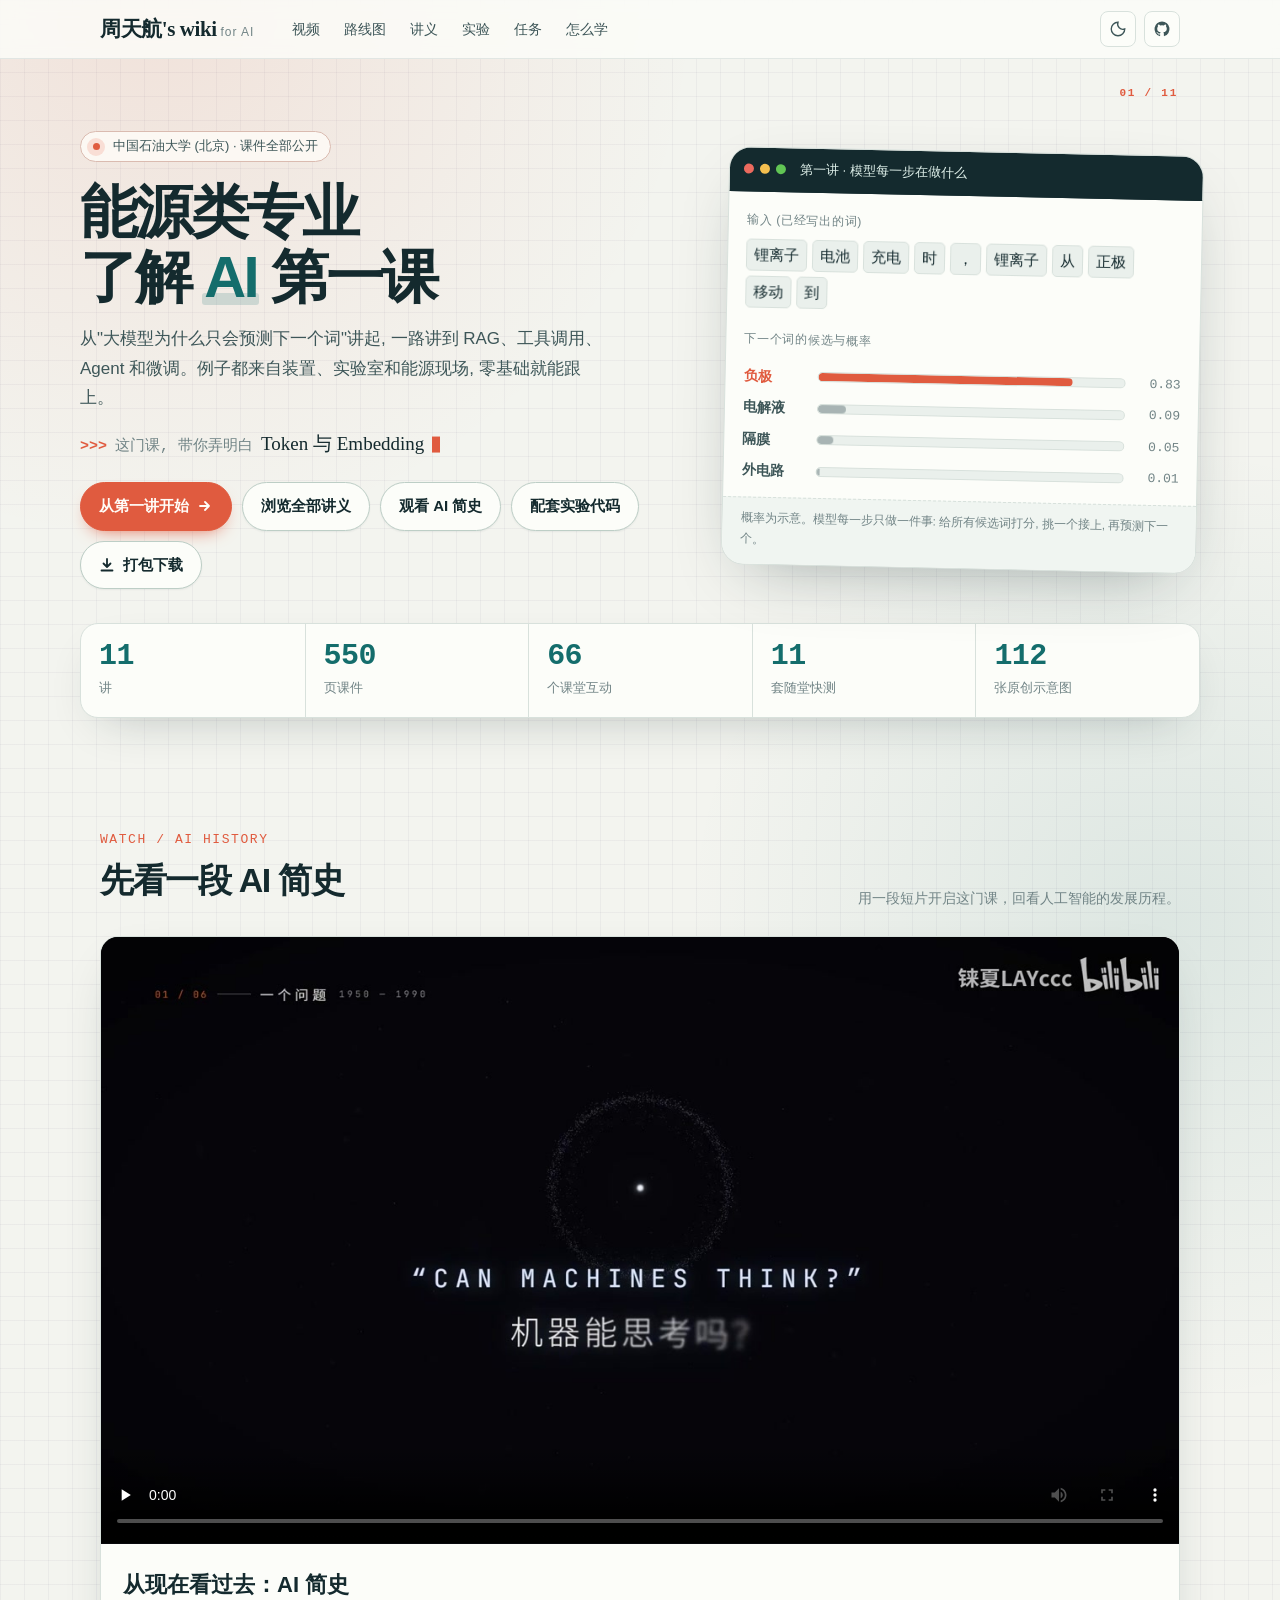
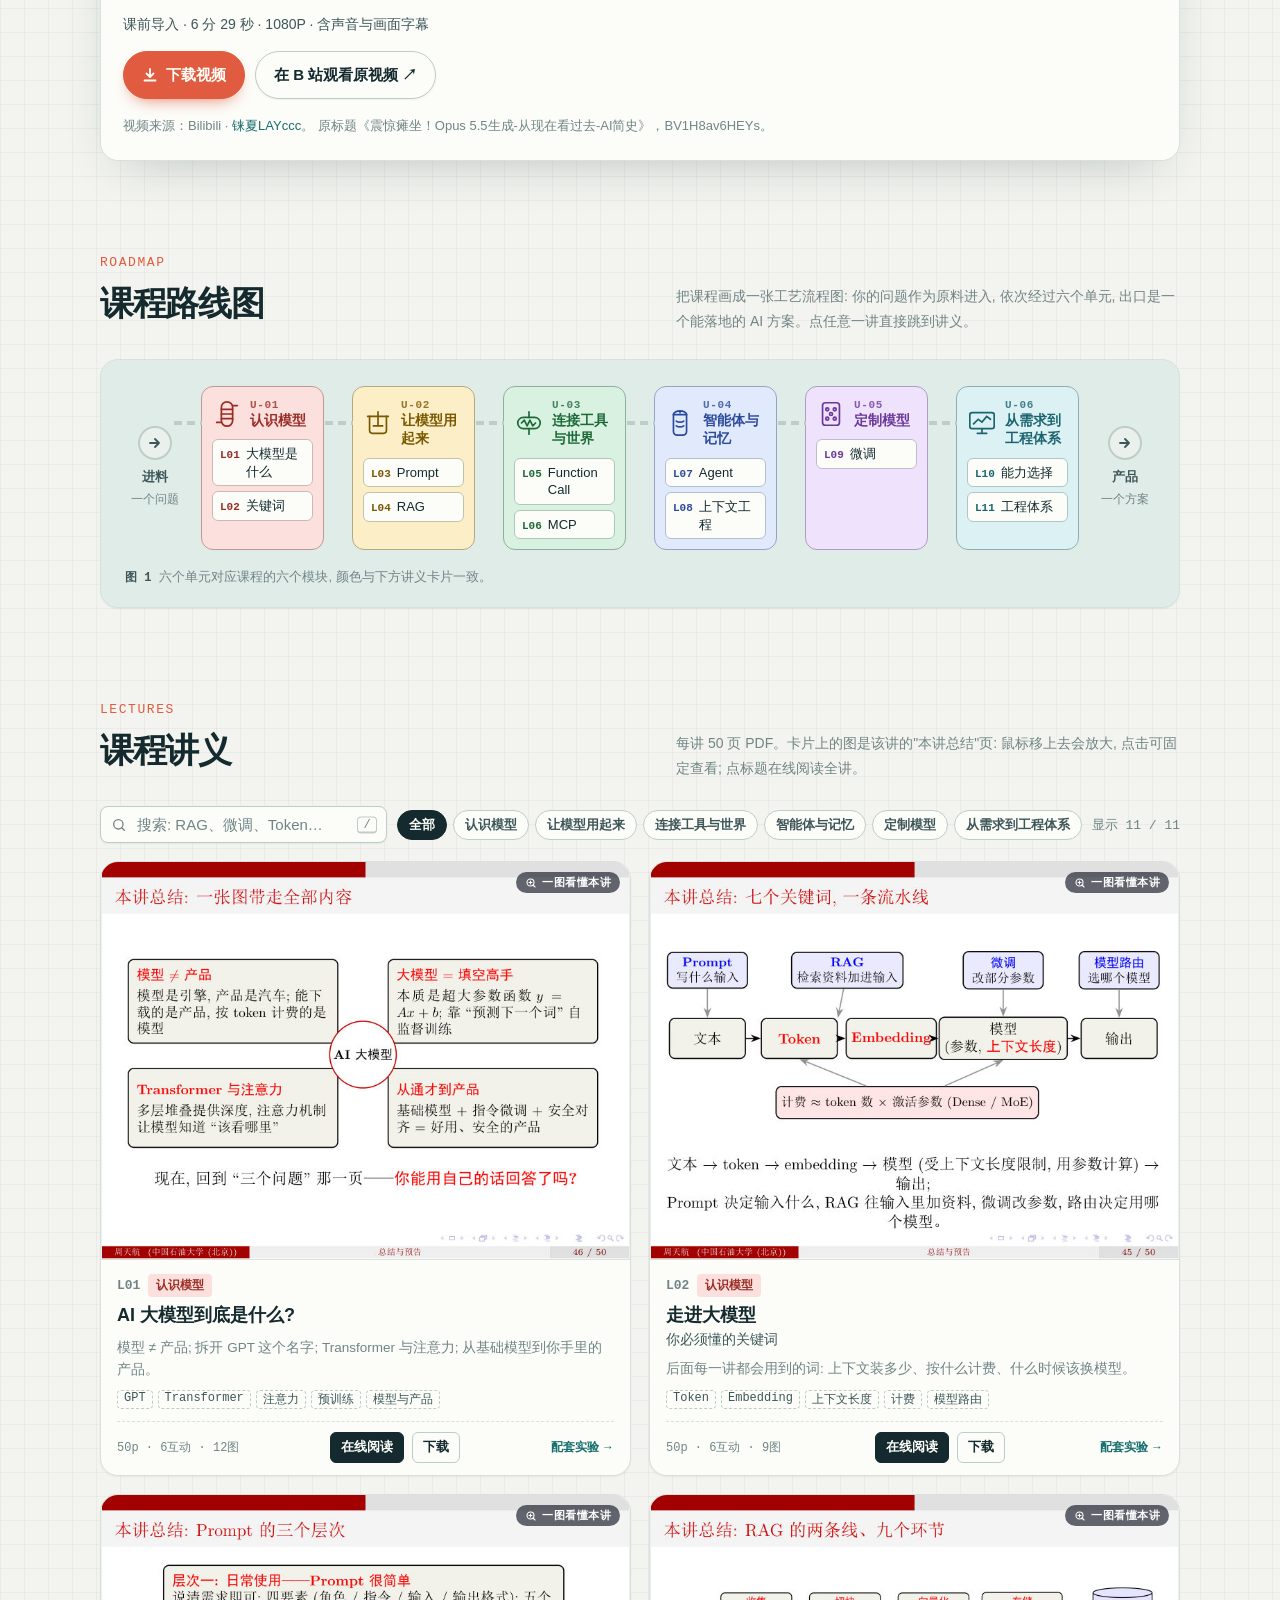
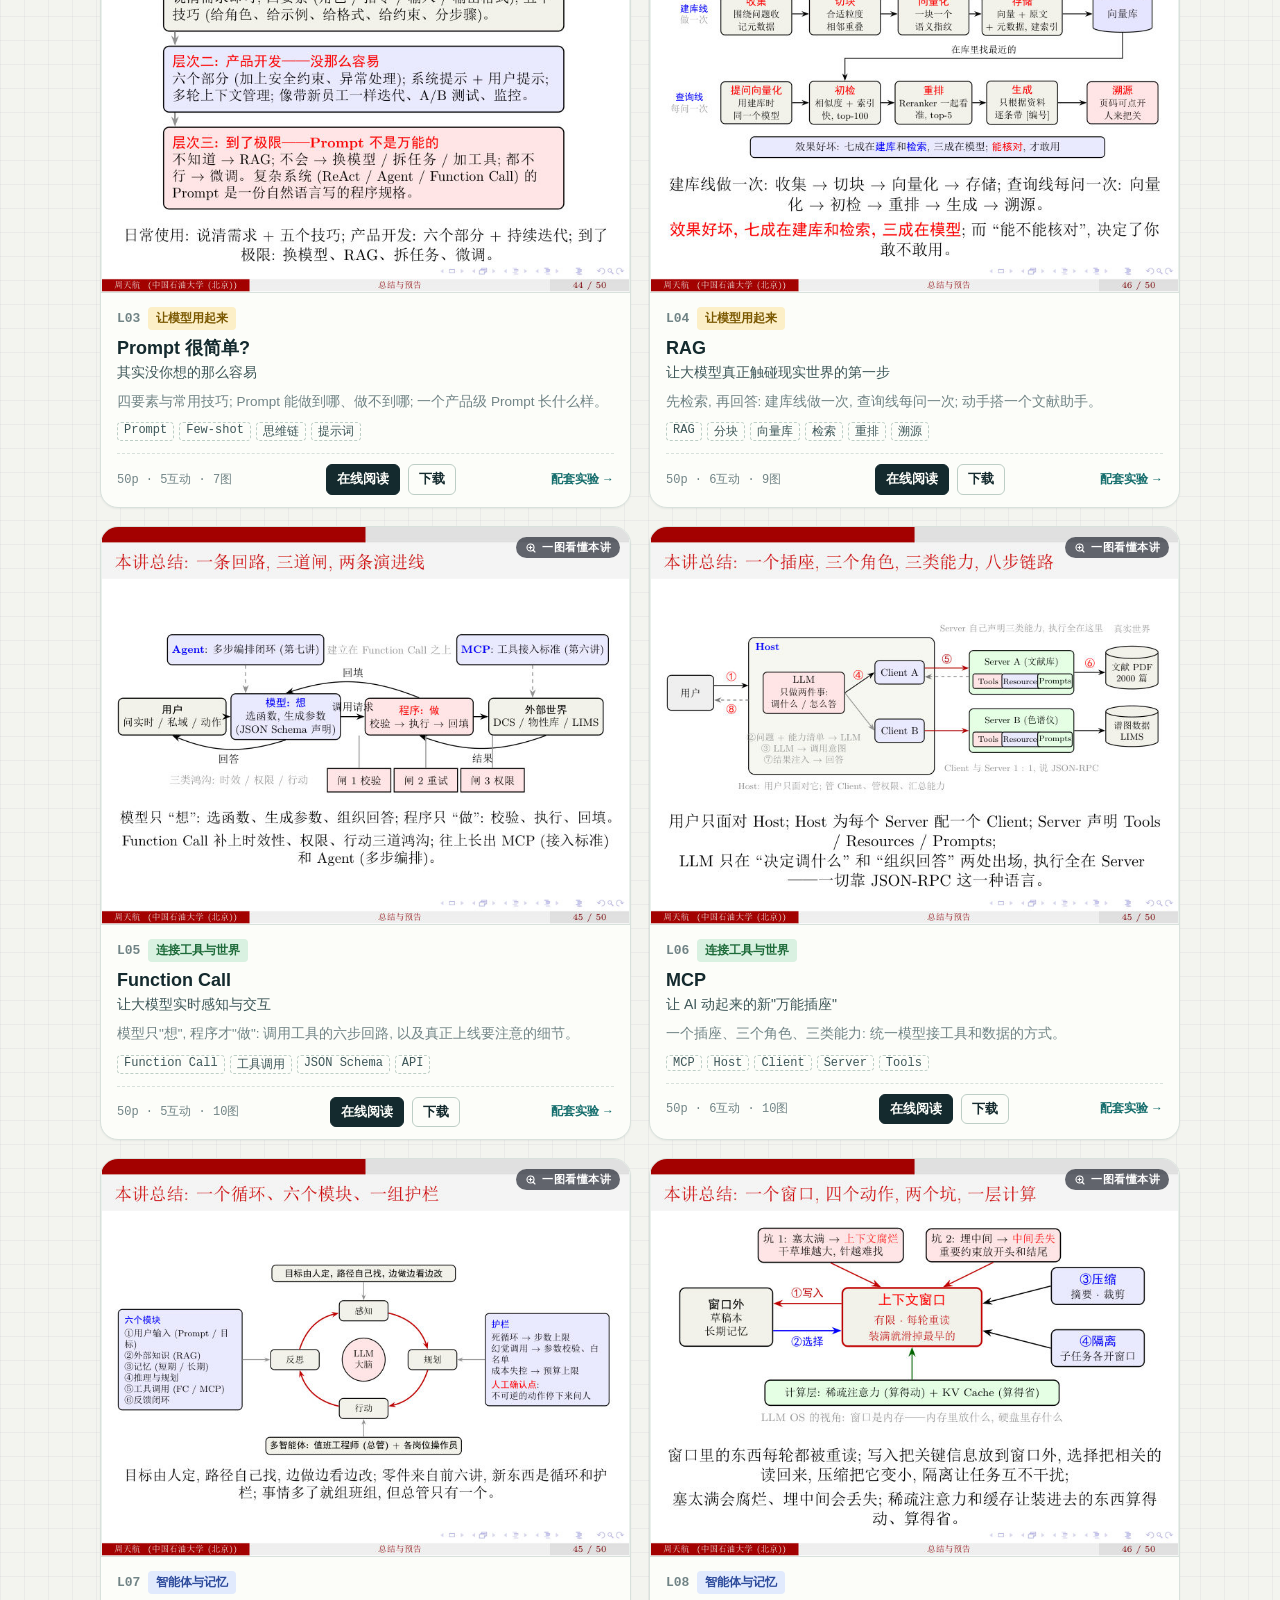
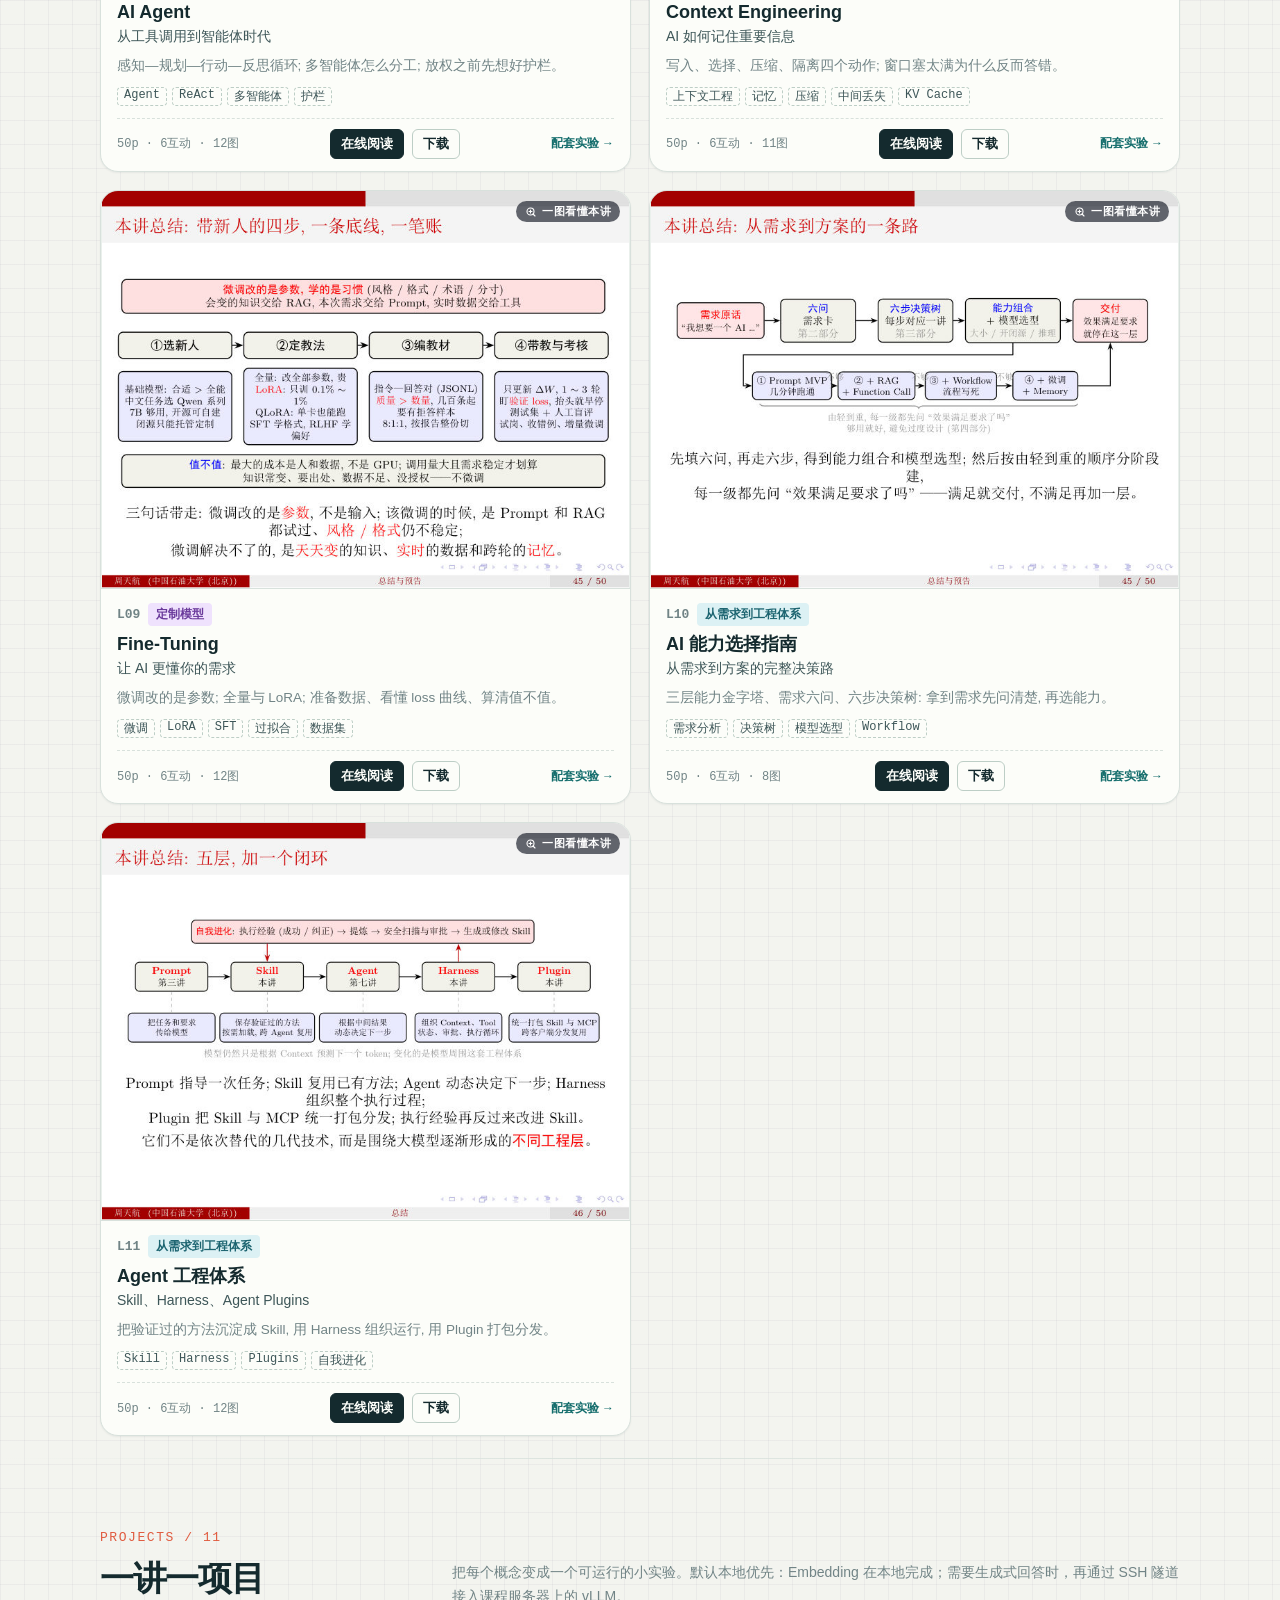
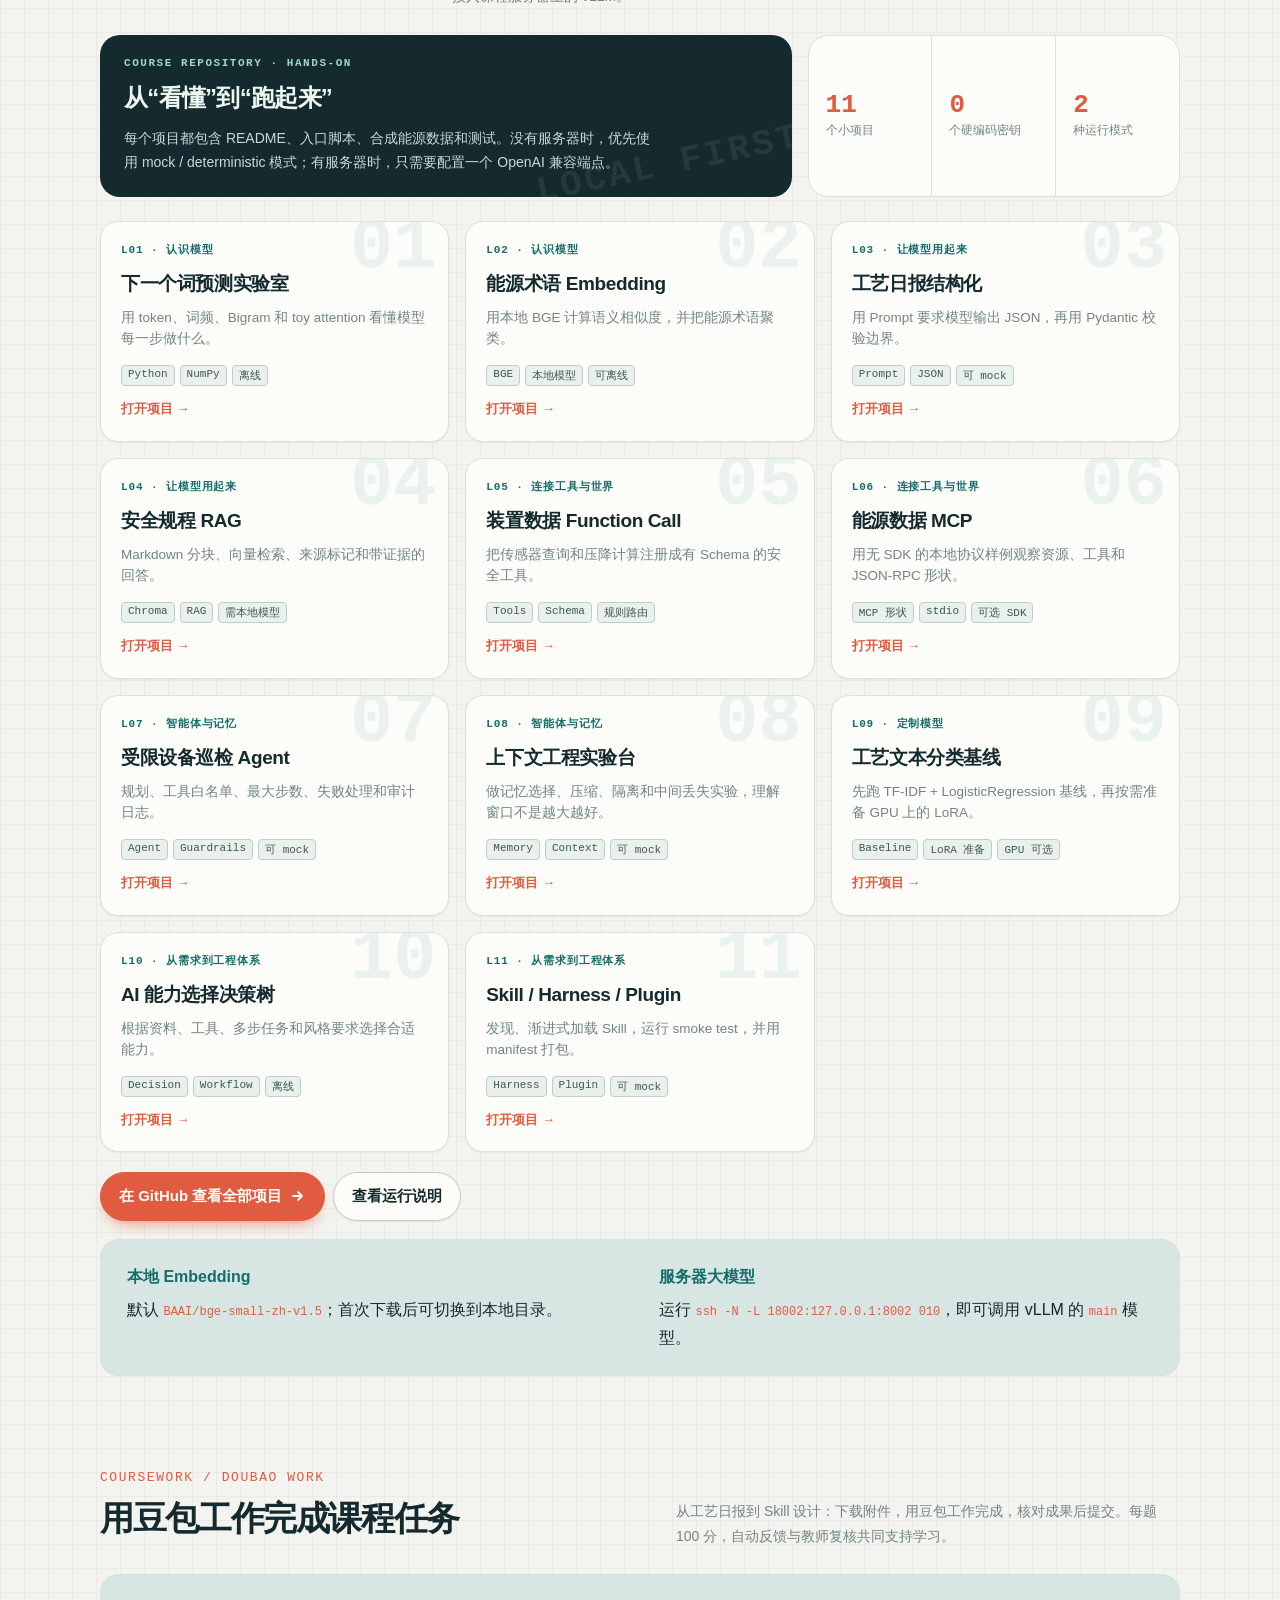
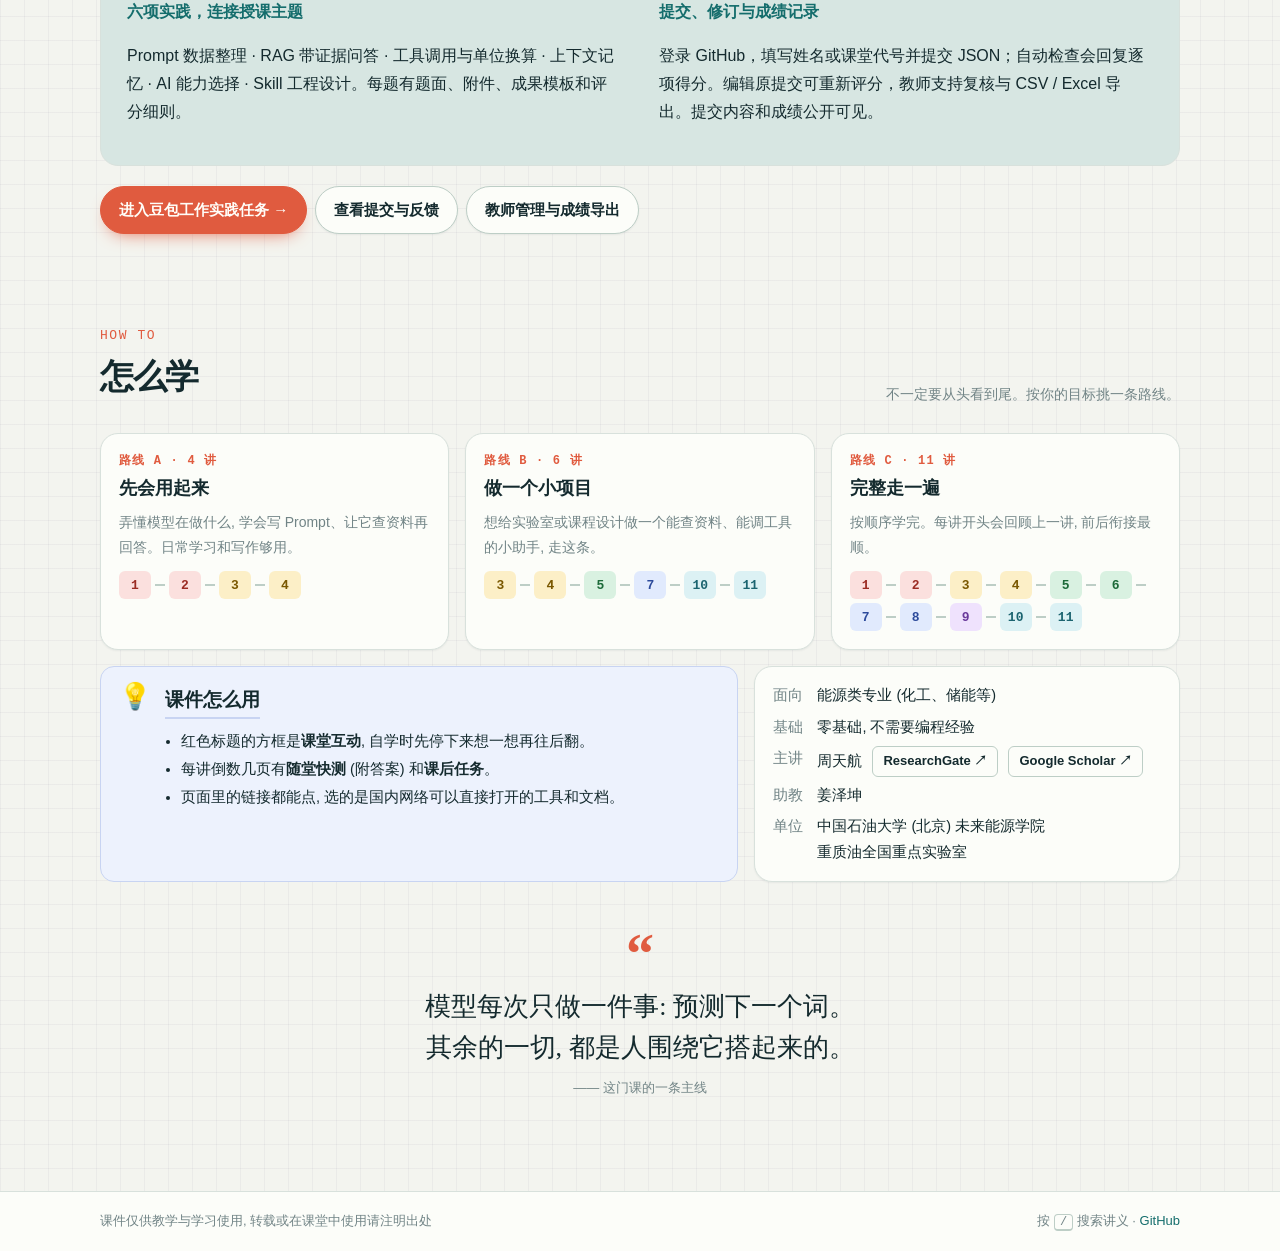
==== commit 6676330f: "Add teaching assistant Jiang Zekun to course homepage" ====
--- a/index.html
+++ b/index.html
@@ -752,6 +752,7 @@
               <a class="mini" href="https://www.researchgate.net/profile/Tianhang-Zhou-4" target="_blank" rel="noopener noreferrer" aria-label="周天航的 ResearchGate 主页（在新标签页打开）">ResearchGate ↗</a>
               <a class="mini" href="https://scholar.google.de/citations?user=JJ64fp8AAAAJ&amp;hl=zh-CN" target="_blank" rel="noopener noreferrer" aria-label="周天航的 Google Scholar 谷歌学术主页（在新标签页打开）">Google Scholar ↗</a>
             </dd>
+            <dt>助教</dt><dd>姜泽坤</dd>
             <dt>单位</dt><dd>中国石油大学 (北京) 未来能源学院<br>重质油全国重点实验室</dd>
           </dl>
         </div>
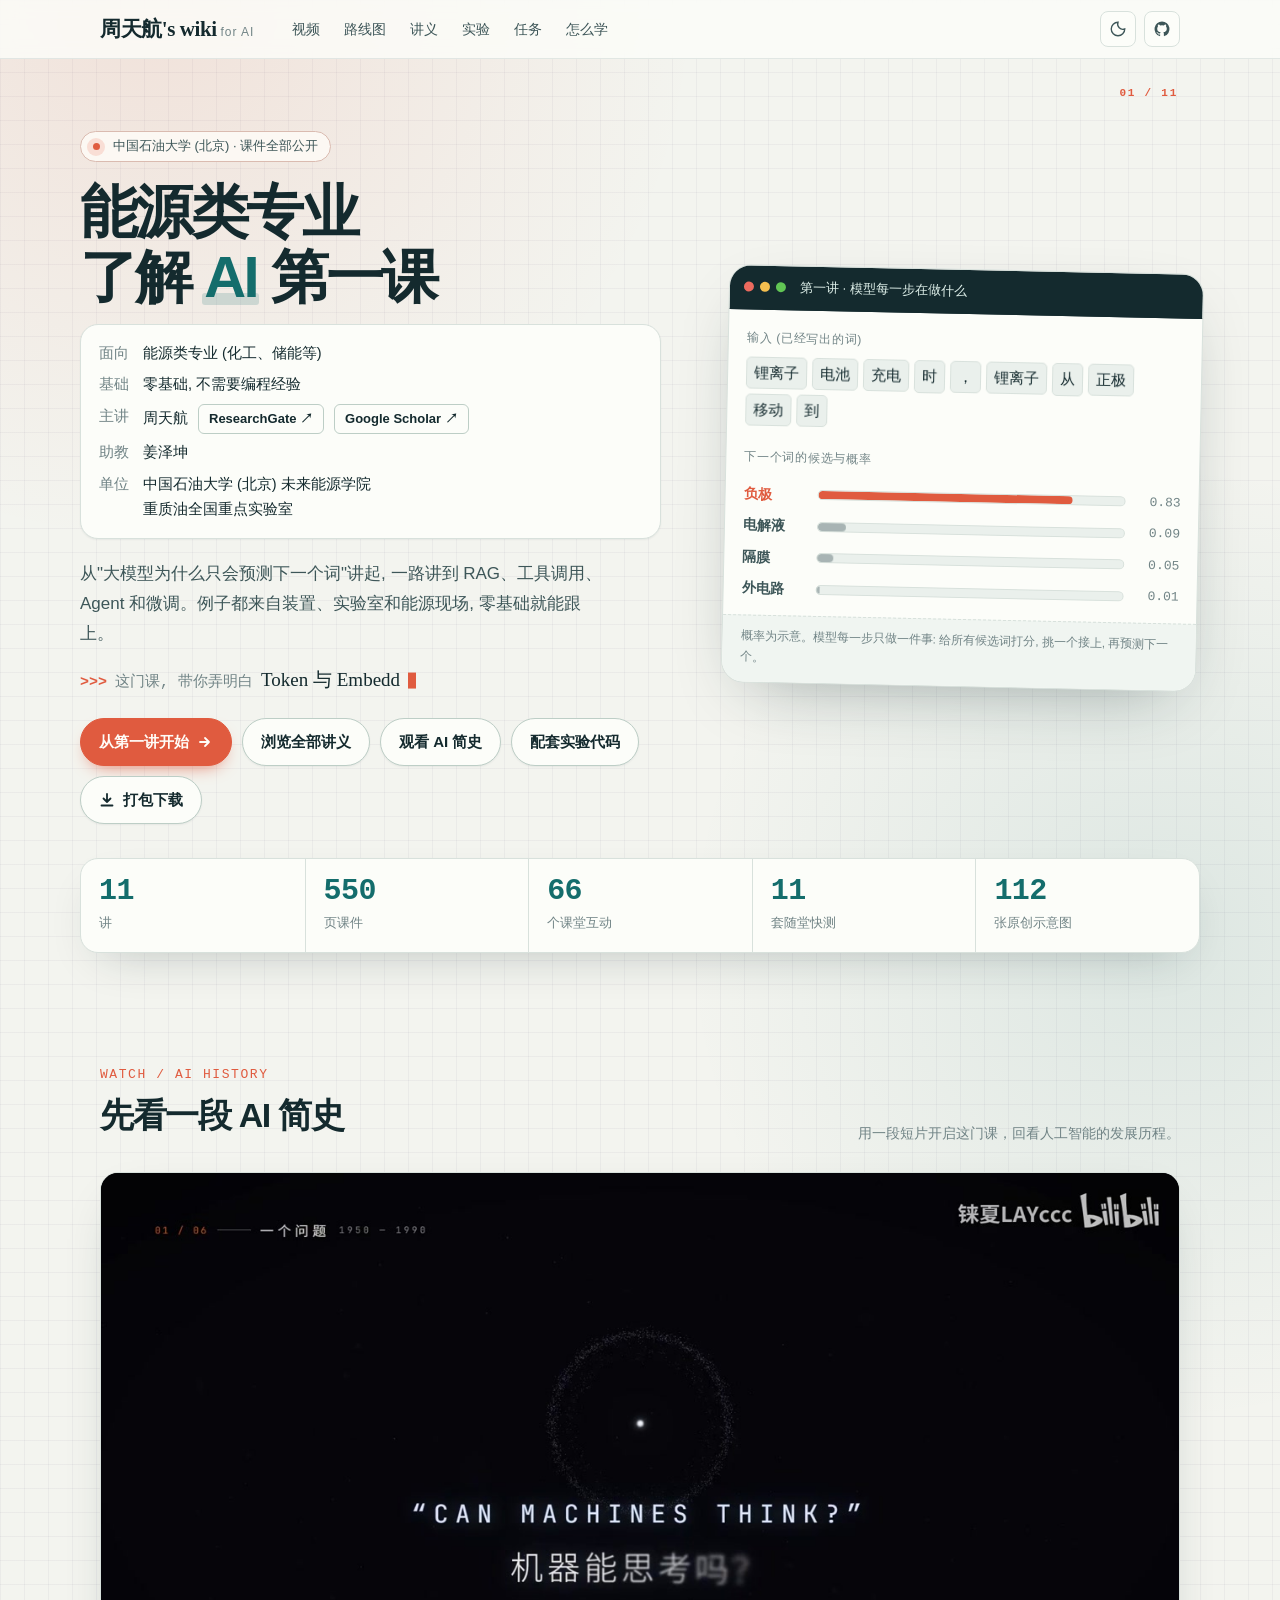
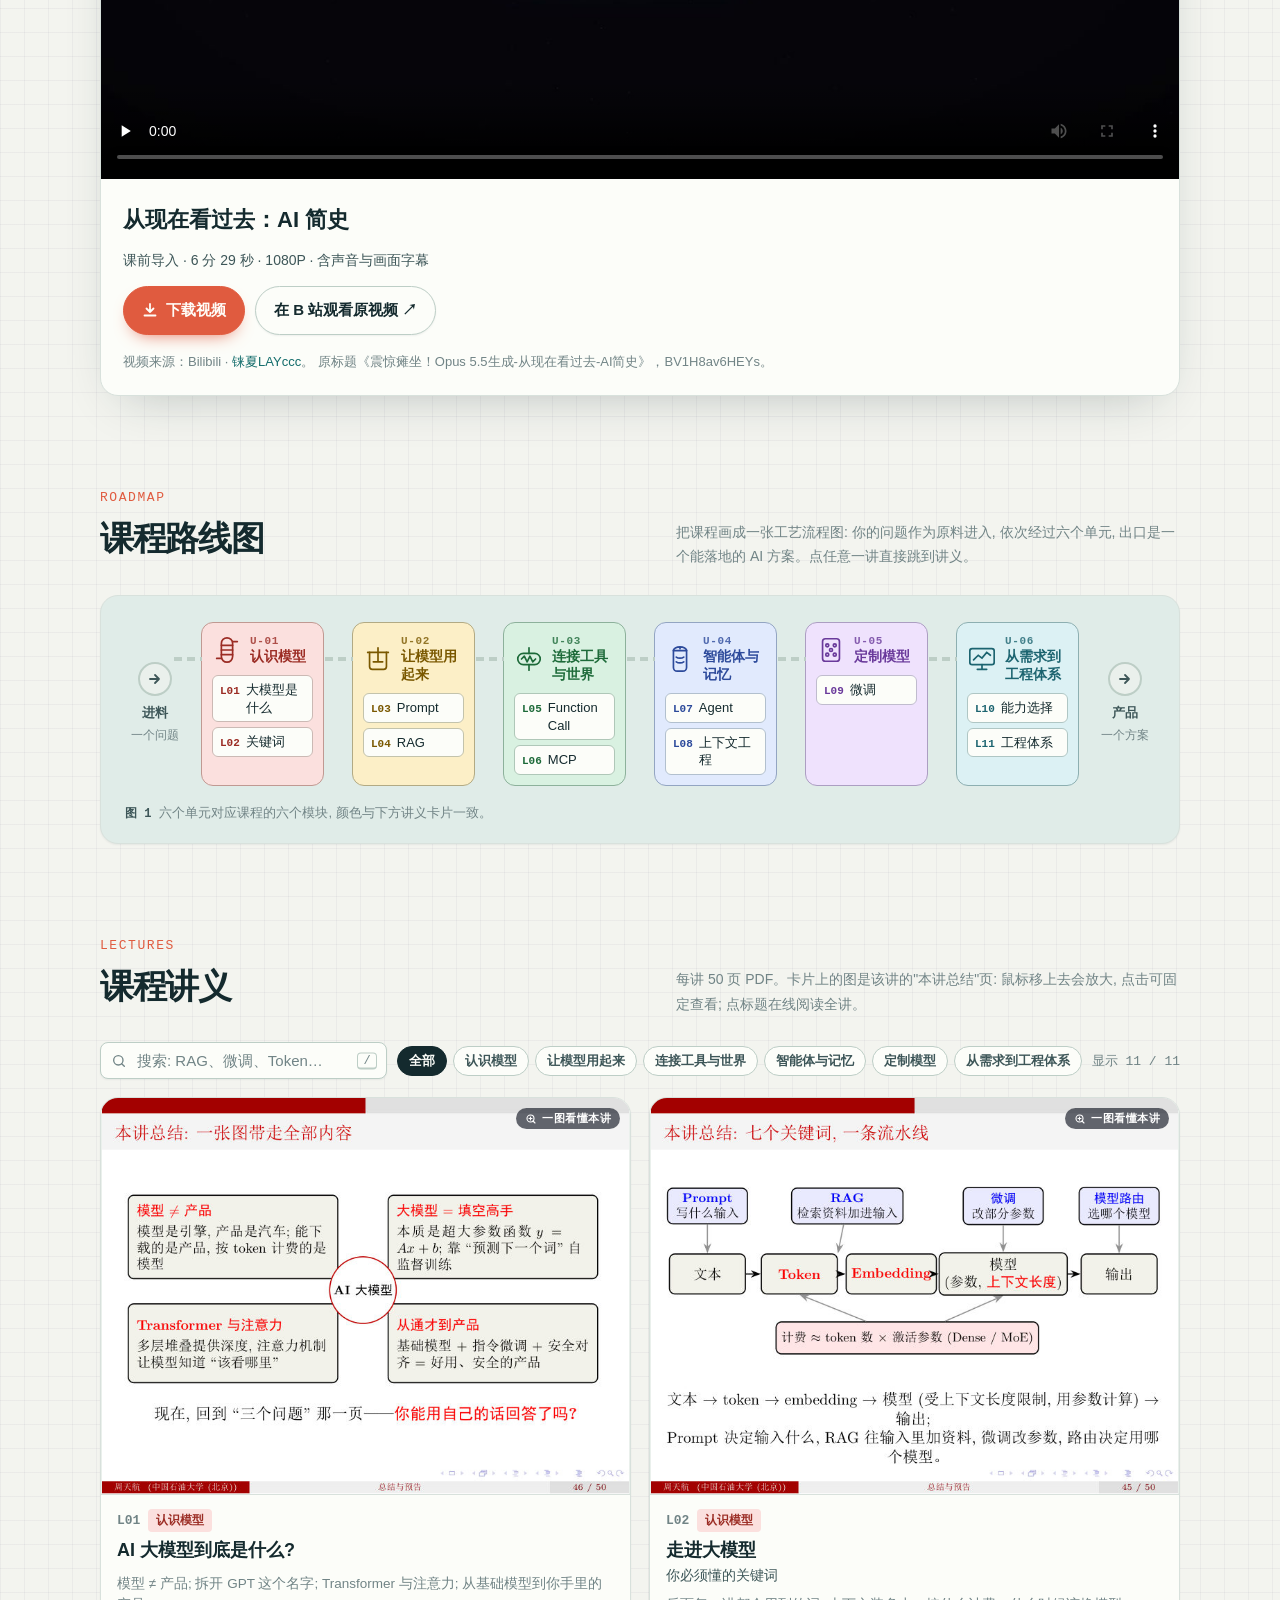
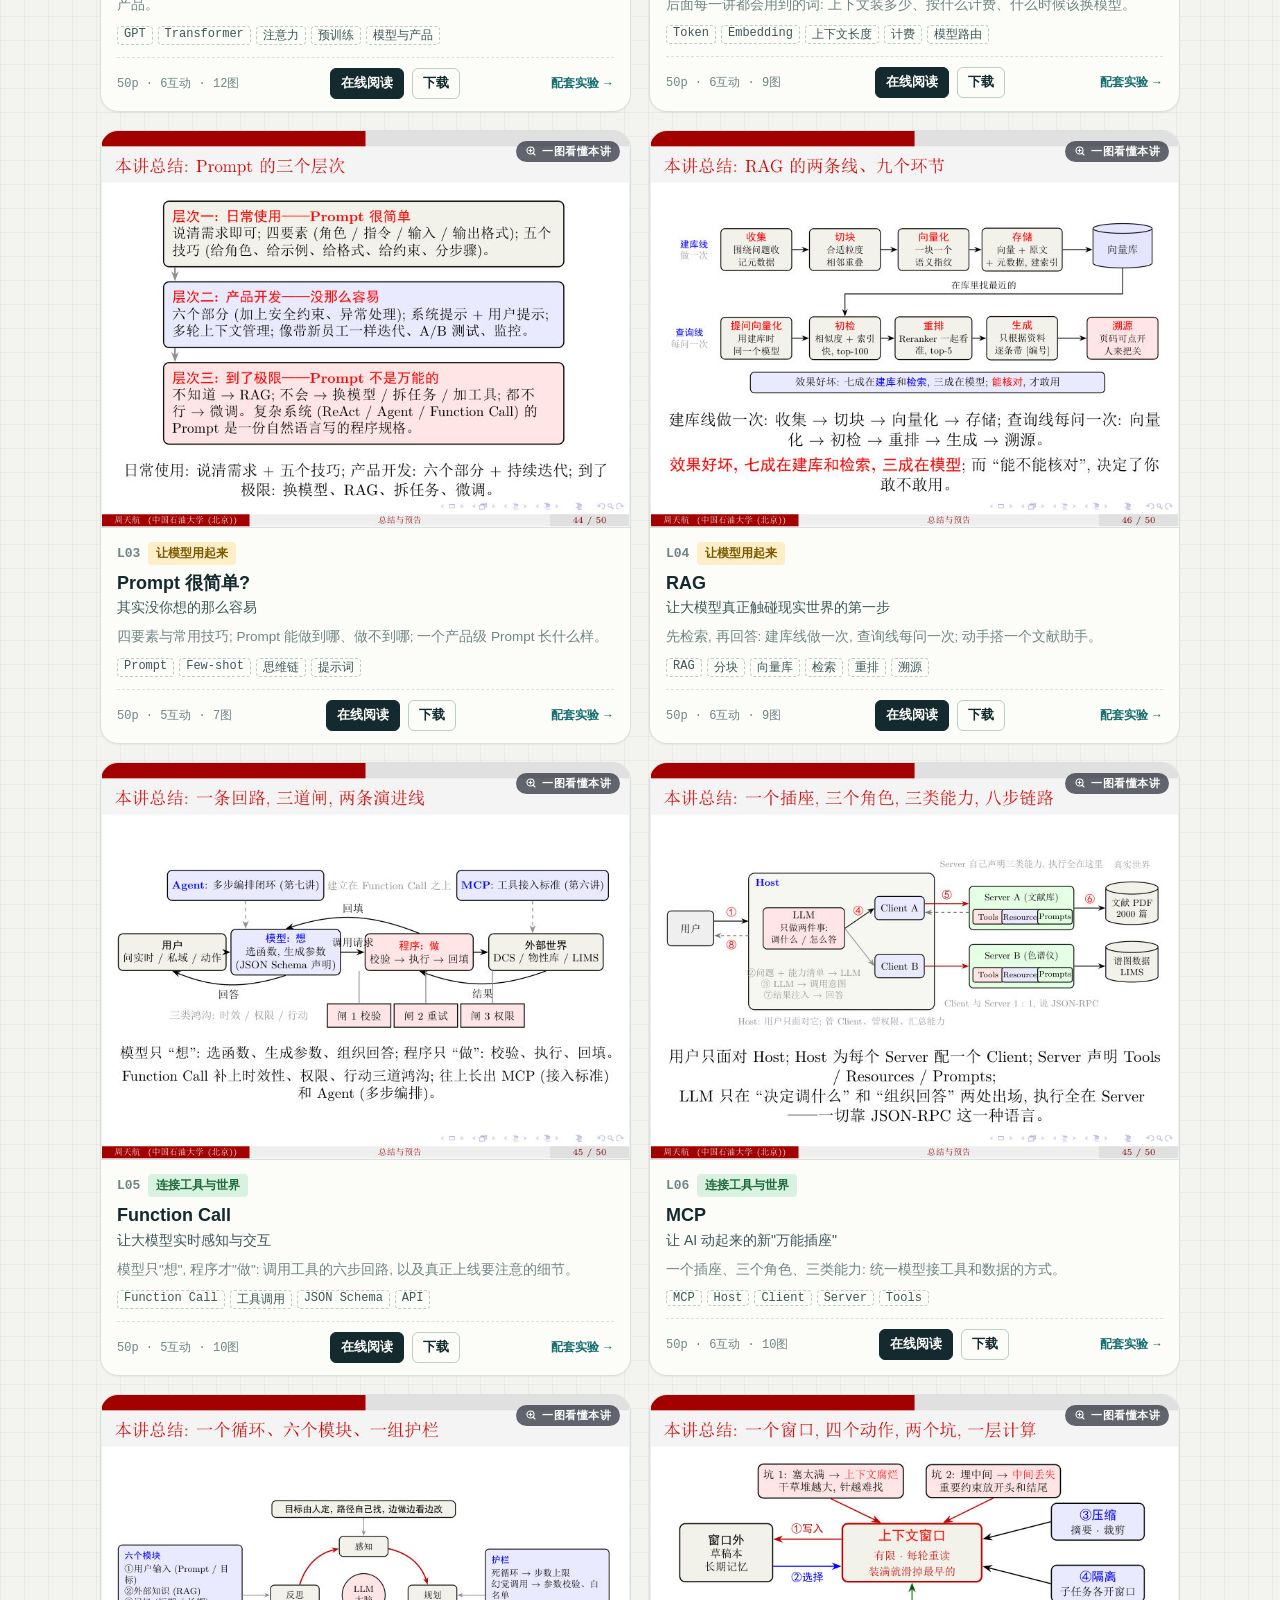
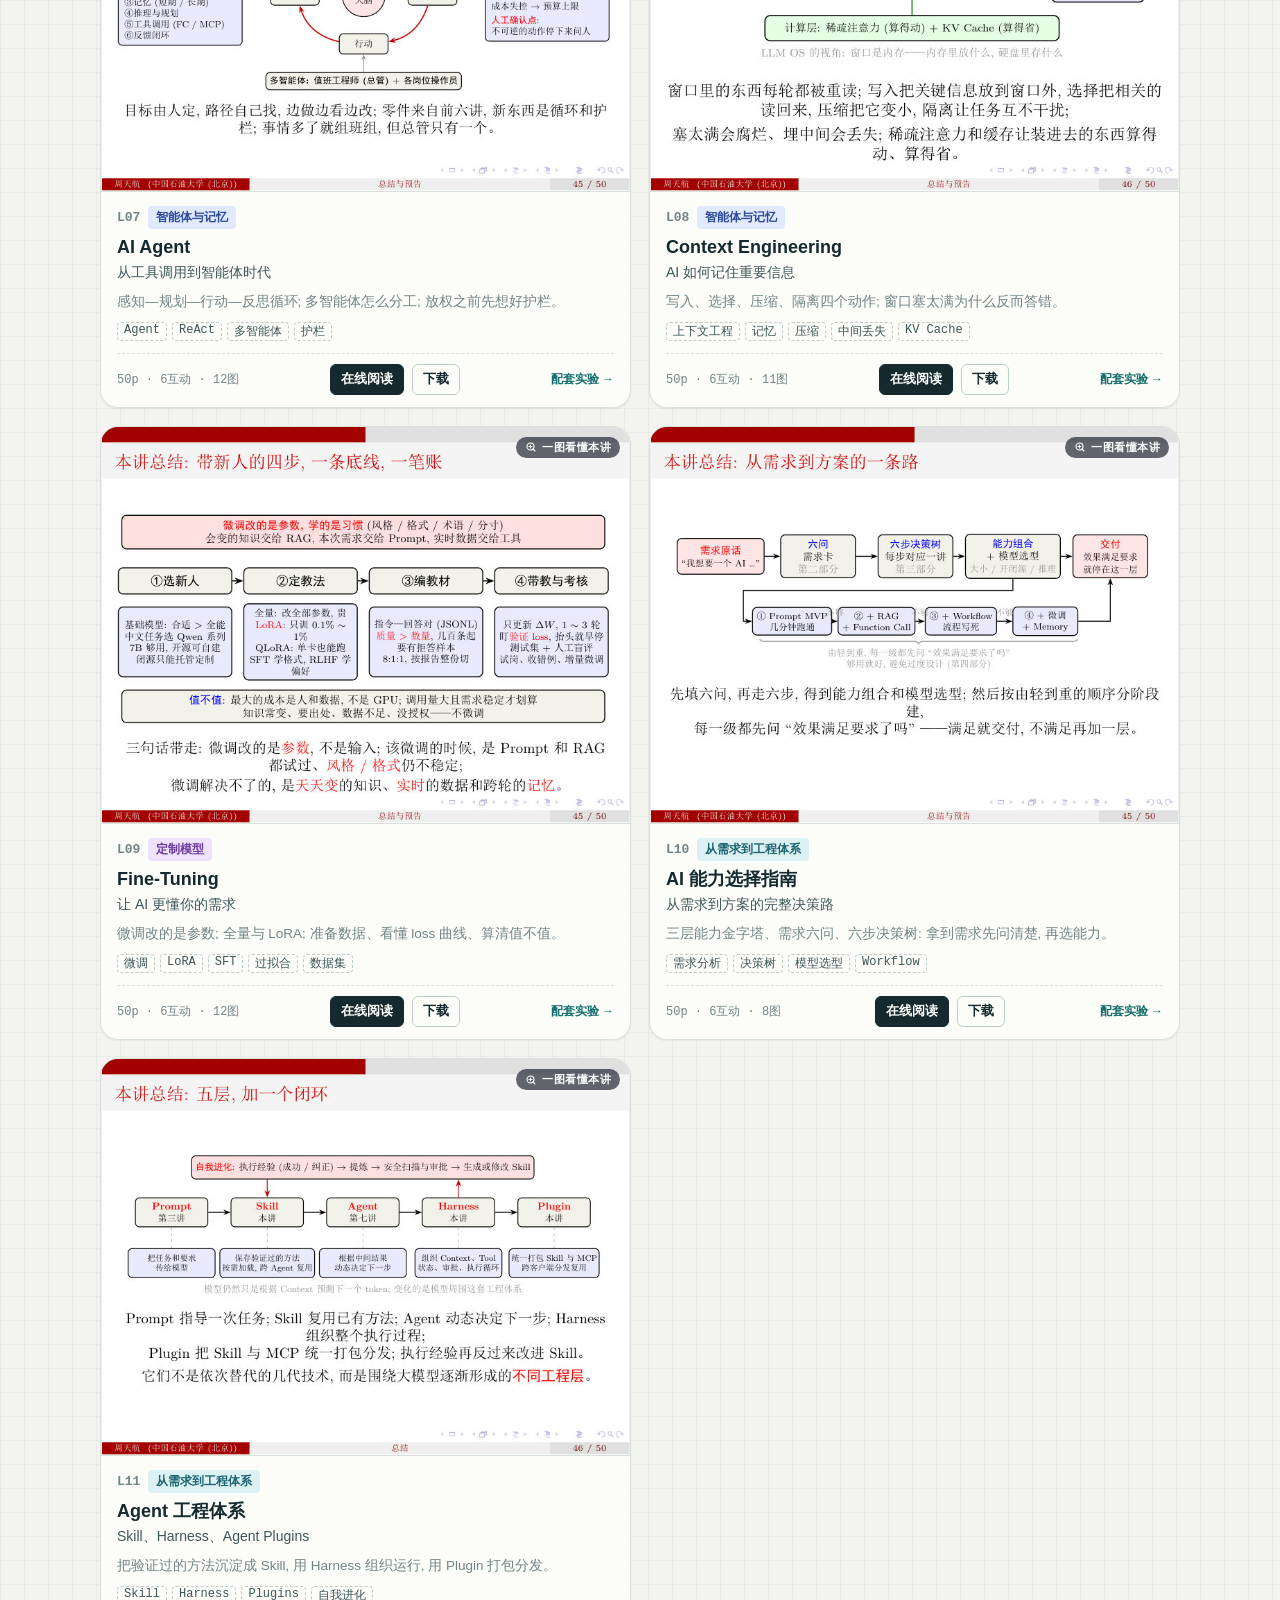
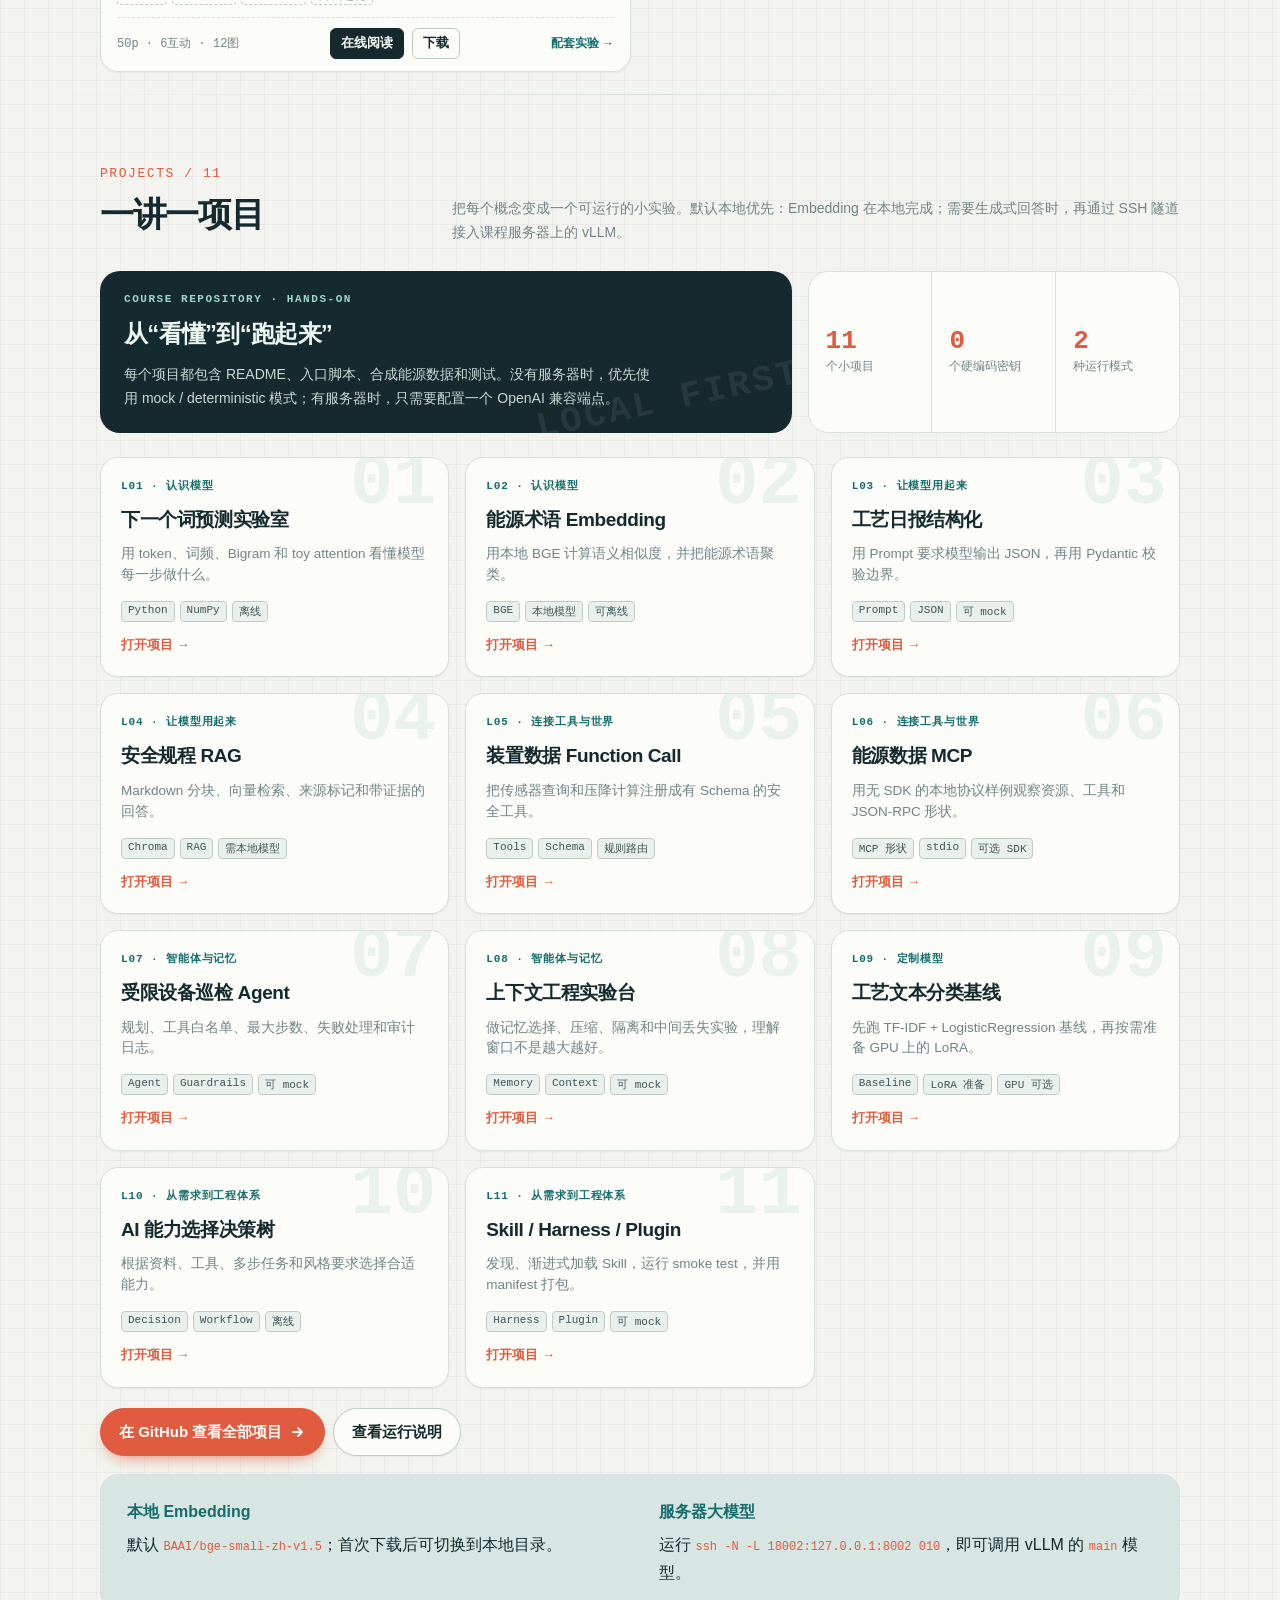
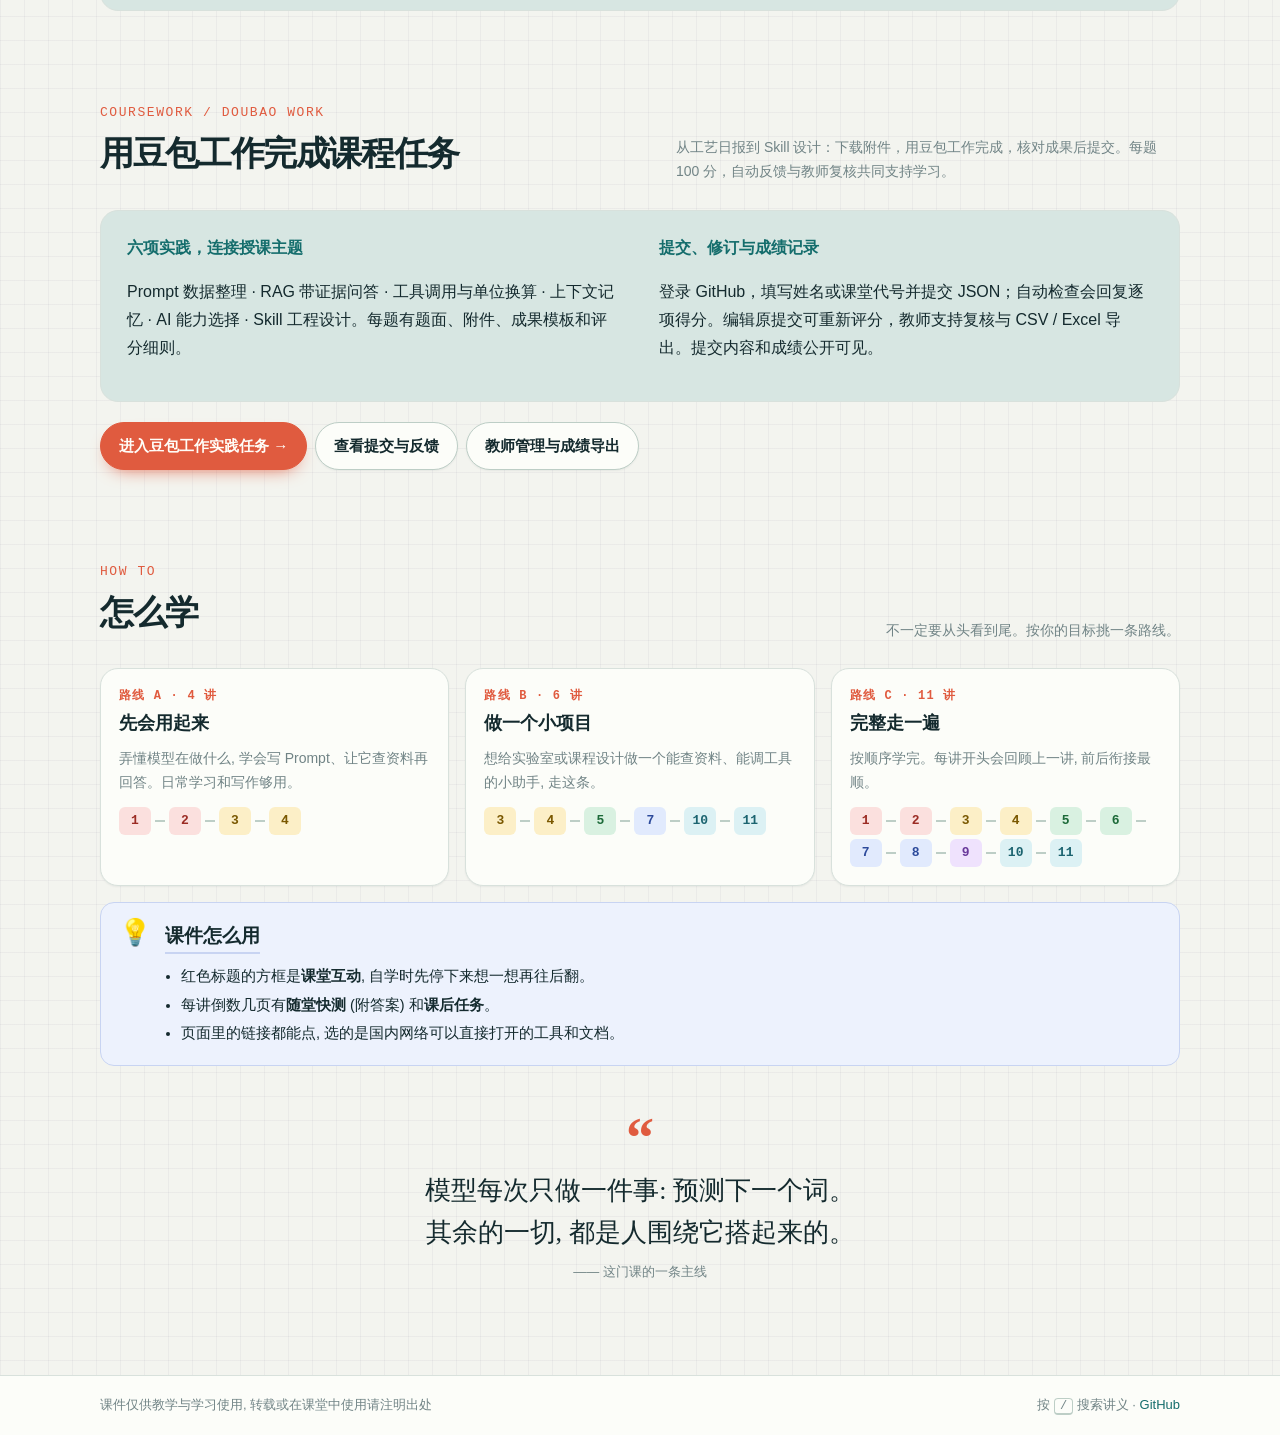
==== commit 9bfd3edd: "Move course information directly below the homepage title" ====
--- a/index.html
+++ b/index.html
@@ -296,18 +296,19 @@
   .route a:hover { text-decoration: none; outline: 1.5px solid var(--mi); }
   .route i { width: 10px; height: 2px; background: var(--line-2); display: inline-block; }
 
-  .notebox { display: grid; grid-template-columns: 1.2fr .8fr; gap: 16px; margin-top: 16px; }
+  .notebox { display: grid; grid-template-columns: 1fr; gap: 16px; margin-top: 16px; }
   .note { display: flex; gap: 14px; background: var(--note-bg); border: 1px solid var(--note-line); border-radius: var(--radius); padding: 16px 18px; }
   .note .ico { font-size: 26px; line-height: 1; }
   .note b { font-family: var(--hand); font-size: 19px; display: inline-block; border-bottom: 2px solid var(--note-line); margin-bottom: 6px; }
   .note ul { margin: 4px 0 0; padding-left: 1.1em; font-size: 14.5px; }
   .note li { margin: 3px 0; }
   .info { background: var(--paper); border: 1px solid var(--line); border-radius: var(--radius); padding: 16px 18px; font-size: 14.5px; }
-  .info dl { margin: 0; display: grid; grid-template-columns: auto 1fr; gap: 6px 14px; }
+  .info dl { margin: 0; display: grid; grid-template-columns: auto minmax(0, 1fr); gap: 6px 14px; }
   .info dt { color: var(--muted); }
   .info dd { margin: 0; }
   .info .instructor { display: flex; flex-wrap: wrap; align-items: center; gap: 6px 10px; }
   .instructor a { white-space: nowrap; }
+  .hero .info { margin: 0 0 20px; }
 
   blockquote { margin: 56px auto 0; max-width: 760px; text-align: center; font-family: var(--hand); font-size: clamp(20px, 2.6vw, 26px);
                line-height: 1.6; color: var(--ink); }
@@ -519,6 +520,20 @@
       <div>
         <span class="eyebrow"><span class="dot"></span>中国石油大学 (北京) · 课件全部公开</span>
         <h1>能源类专业<br>了解 <span class="ai">AI</span> 第一课</h1>
+        <div class="info" id="course-info" role="region" aria-label="课程基本信息">
+          <dl>
+            <dt>面向</dt><dd>能源类专业 (化工、储能等)</dd>
+            <dt>基础</dt><dd>零基础, 不需要编程经验</dd>
+            <dt>主讲</dt>
+            <dd class="instructor">
+              <span>周天航</span>
+              <a class="mini" href="https://www.researchgate.net/profile/Tianhang-Zhou-4" target="_blank" rel="noopener noreferrer" aria-label="周天航的 ResearchGate 主页（在新标签页打开）">ResearchGate ↗</a>
+              <a class="mini" href="https://scholar.google.de/citations?user=JJ64fp8AAAAJ&amp;hl=zh-CN" target="_blank" rel="noopener noreferrer" aria-label="周天航的 Google Scholar 谷歌学术主页（在新标签页打开）">Google Scholar ↗</a>
+            </dd>
+            <dt>助教</dt><dd>姜泽坤</dd>
+            <dt>单位</dt><dd>中国石油大学 (北京) 未来能源学院<br>重质油全国重点实验室</dd>
+          </dl>
+        </div>
         <p class="lede">从"大模型为什么只会预测下一个词"讲起, 一路讲到 RAG、工具调用、Agent 和微调。例子都来自装置、实验室和能源现场, 零基础就能跟上。</p>
         <div class="typer" aria-label="课程关键词">
           <span class="p">&gt;&gt;&gt;</span><span>这门课, 带你弄明白</span><span class="t" id="typed">预测下一个词</span><span class="caret" aria-hidden="true"></span>
@@ -741,20 +756,6 @@
               <li>页面里的链接都能点, 选的是国内网络可以直接打开的工具和文档。</li>
             </ul>
           </div>
-        </div>
-        <div class="info">
-          <dl>
-            <dt>面向</dt><dd>能源类专业 (化工、储能等)</dd>
-            <dt>基础</dt><dd>零基础, 不需要编程经验</dd>
-            <dt>主讲</dt>
-            <dd class="instructor">
-              <span>周天航</span>
-              <a class="mini" href="https://www.researchgate.net/profile/Tianhang-Zhou-4" target="_blank" rel="noopener noreferrer" aria-label="周天航的 ResearchGate 主页（在新标签页打开）">ResearchGate ↗</a>
-              <a class="mini" href="https://scholar.google.de/citations?user=JJ64fp8AAAAJ&amp;hl=zh-CN" target="_blank" rel="noopener noreferrer" aria-label="周天航的 Google Scholar 谷歌学术主页（在新标签页打开）">Google Scholar ↗</a>
-            </dd>
-            <dt>助教</dt><dd>姜泽坤</dd>
-            <dt>单位</dt><dd>中国石油大学 (北京) 未来能源学院<br>重质油全国重点实验室</dd>
-          </dl>
         </div>
       </div>
 
